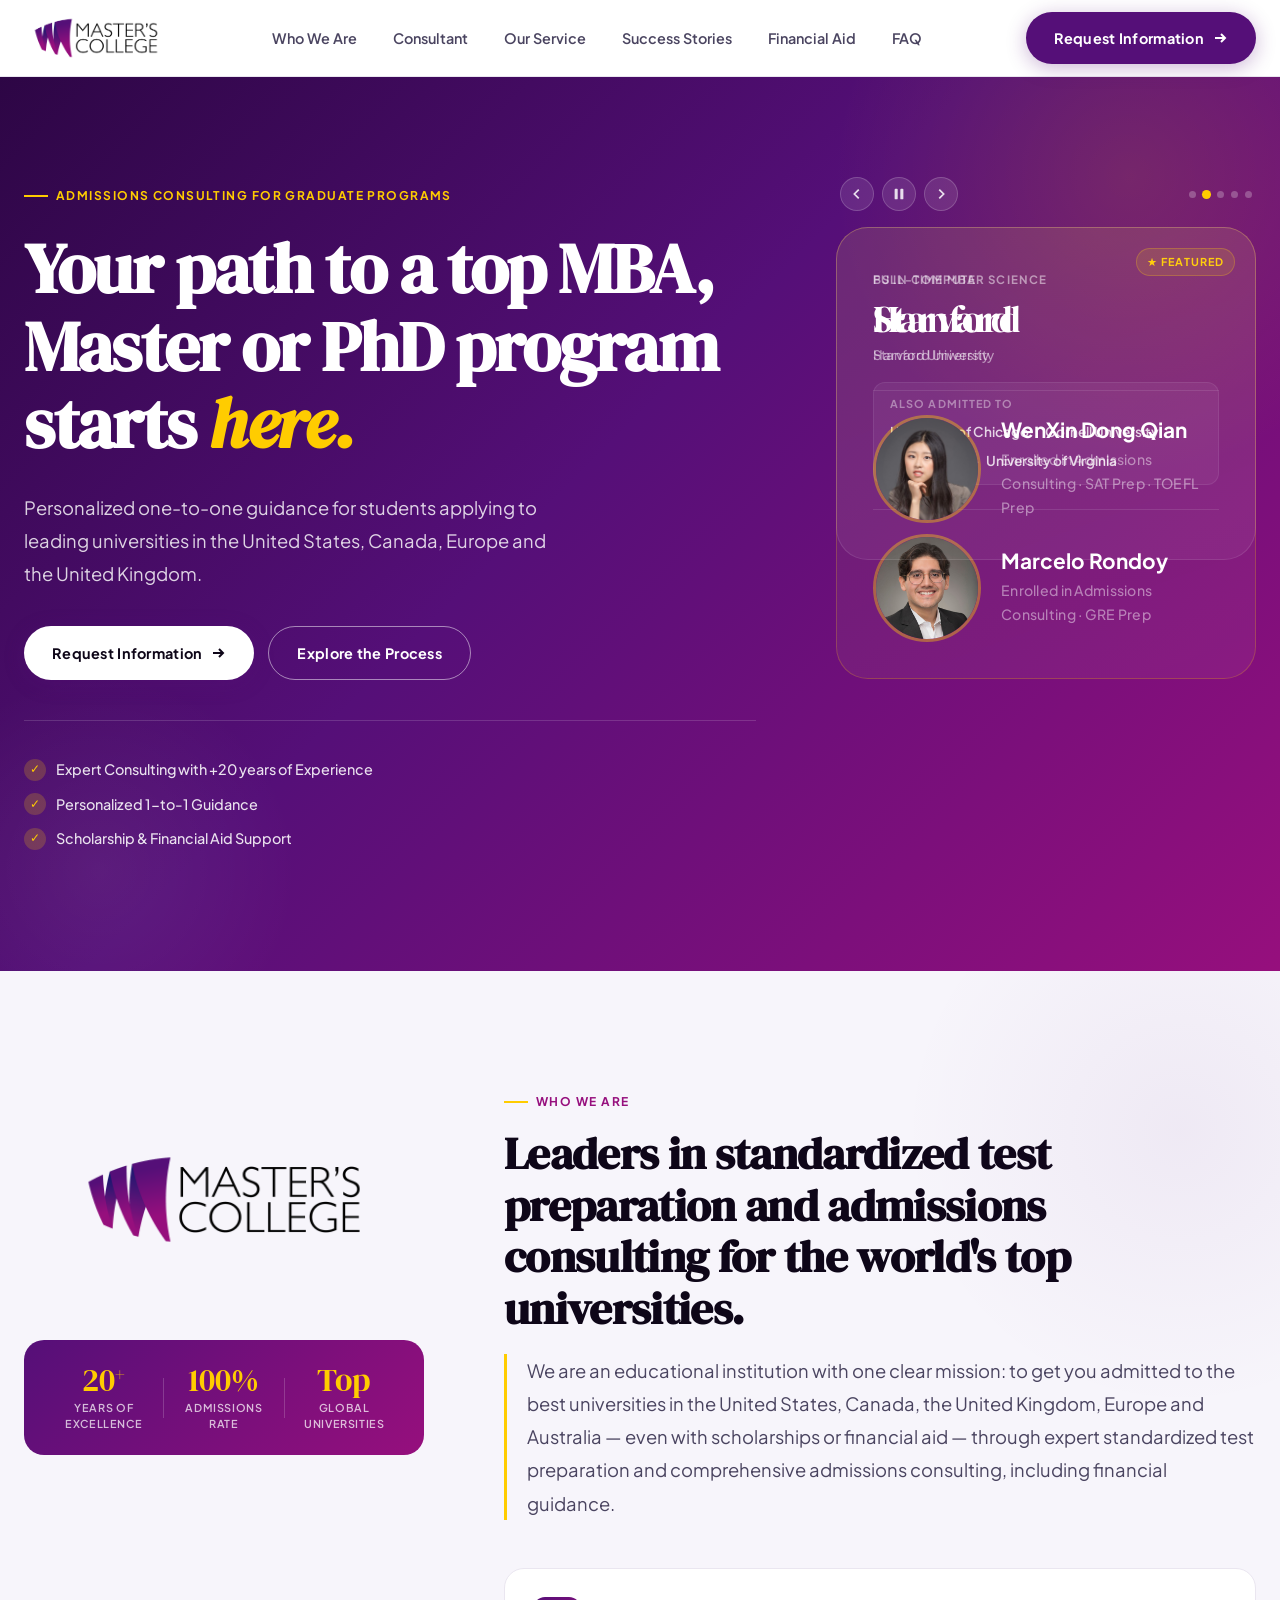
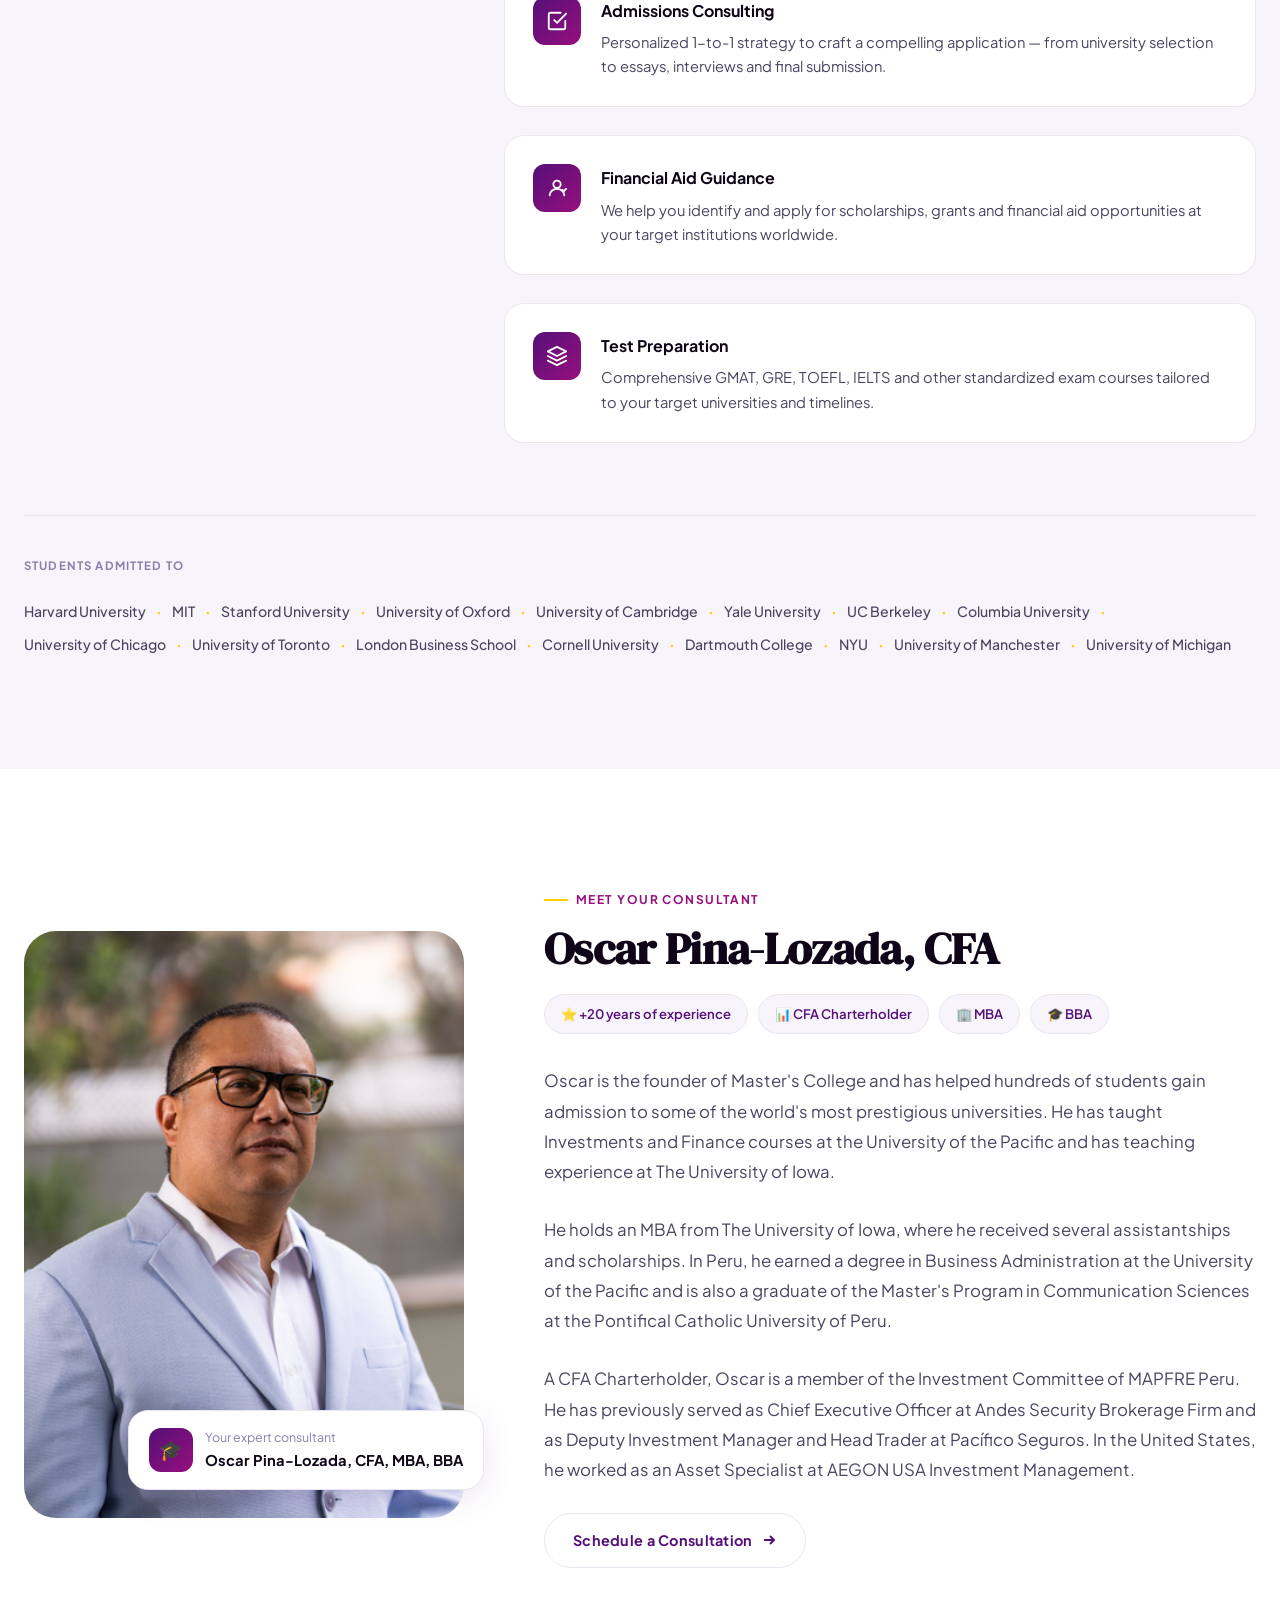
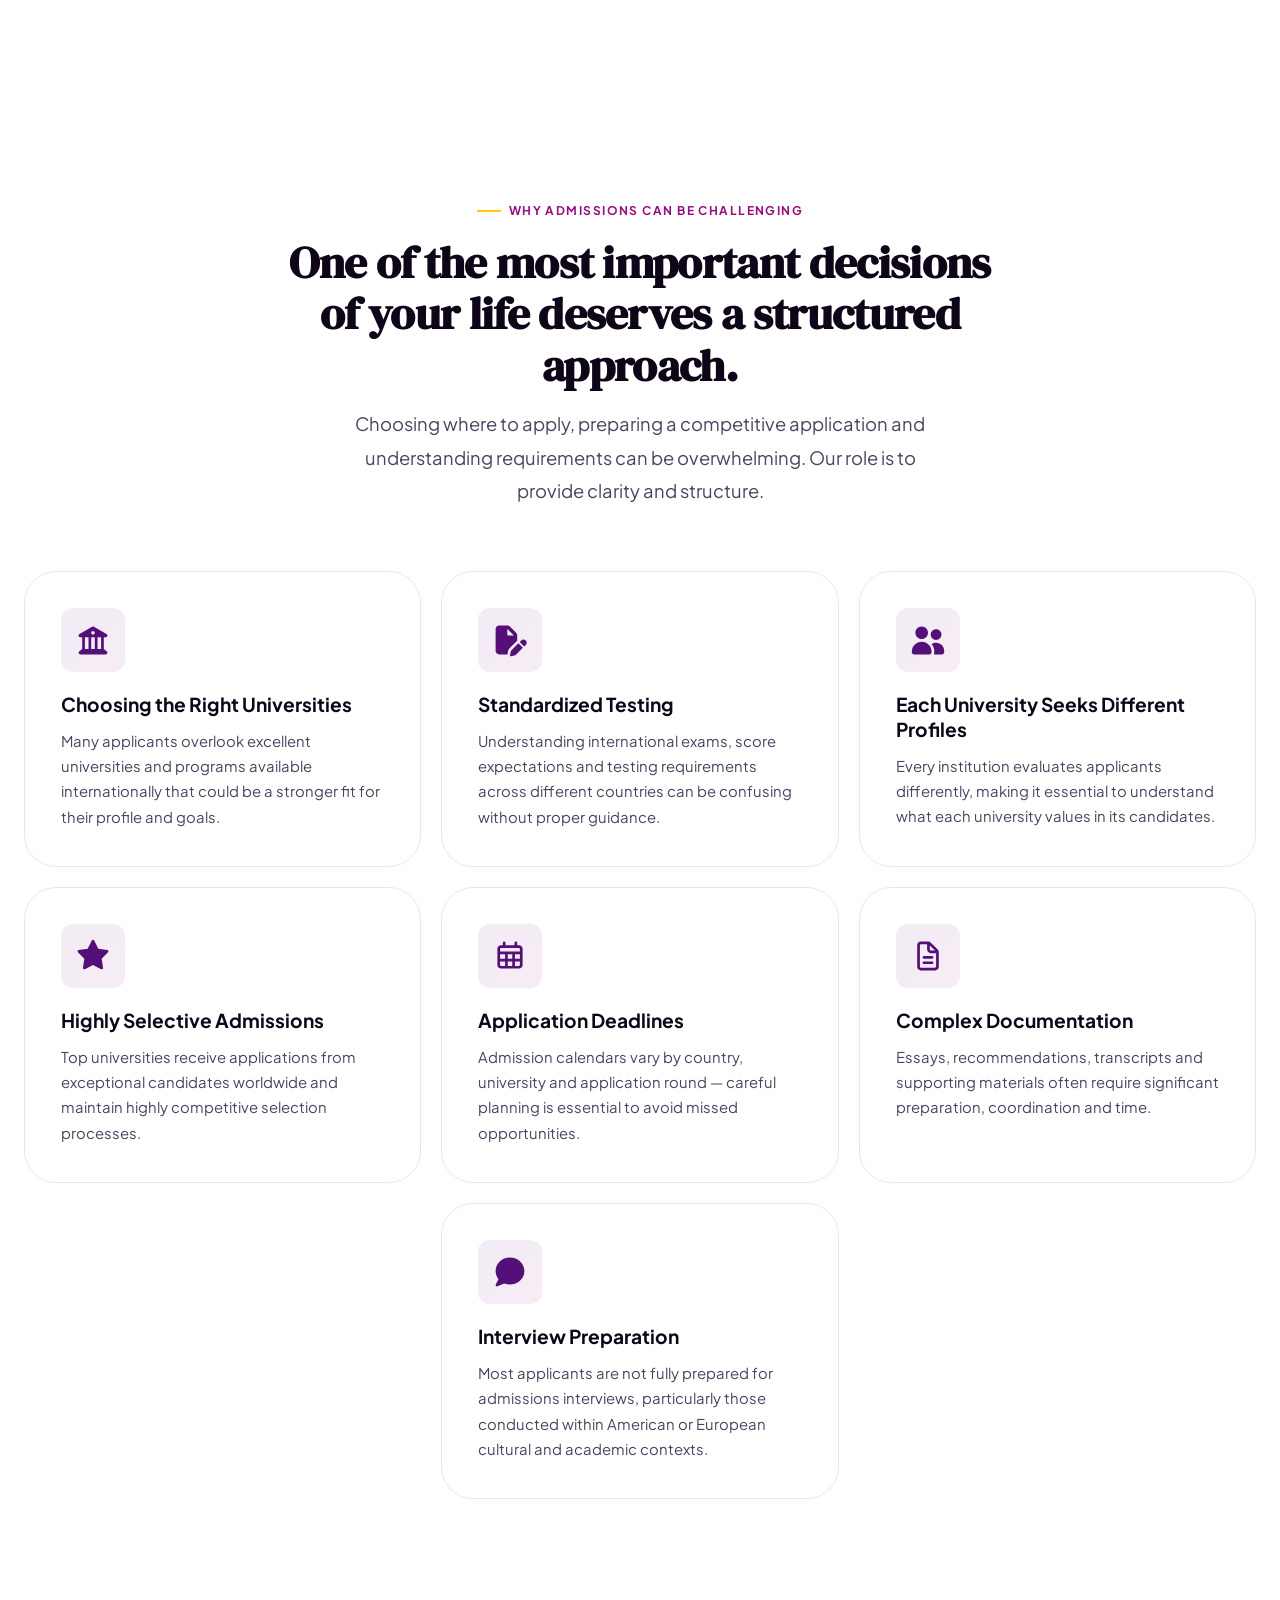
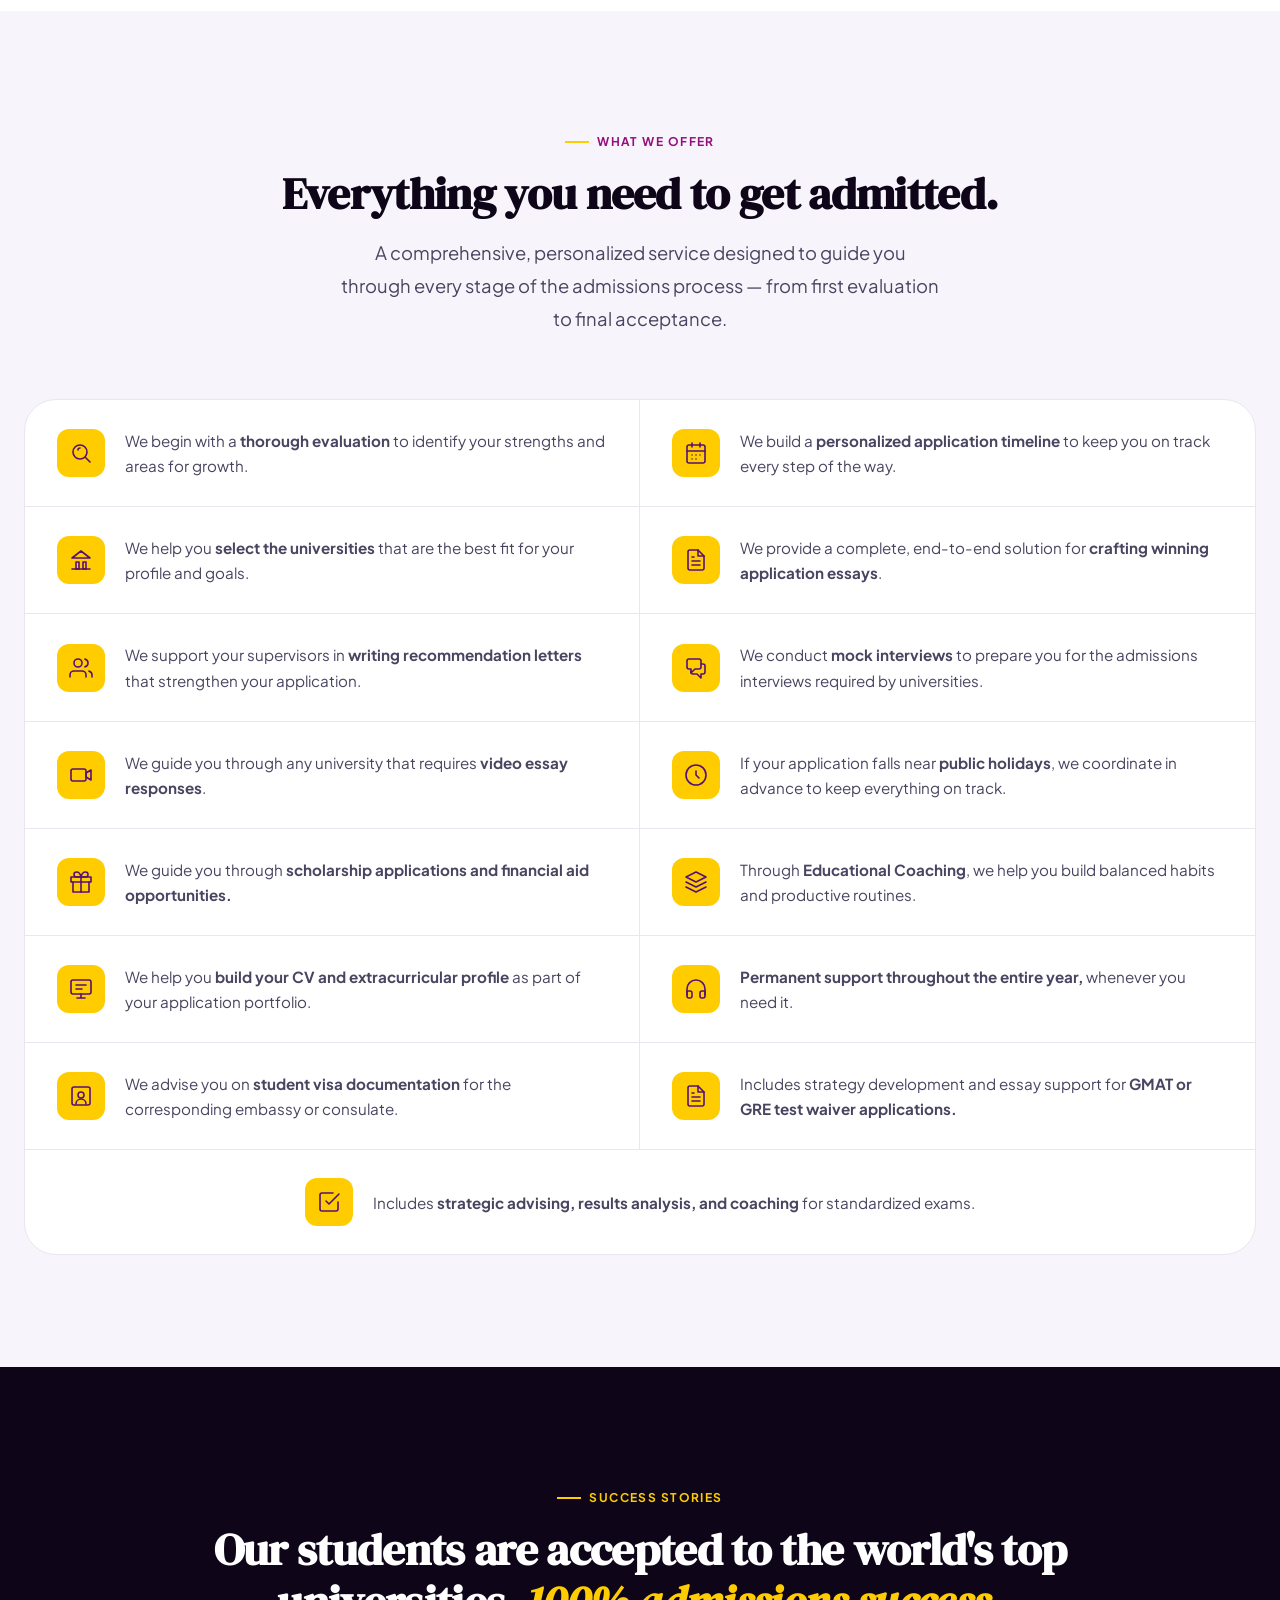
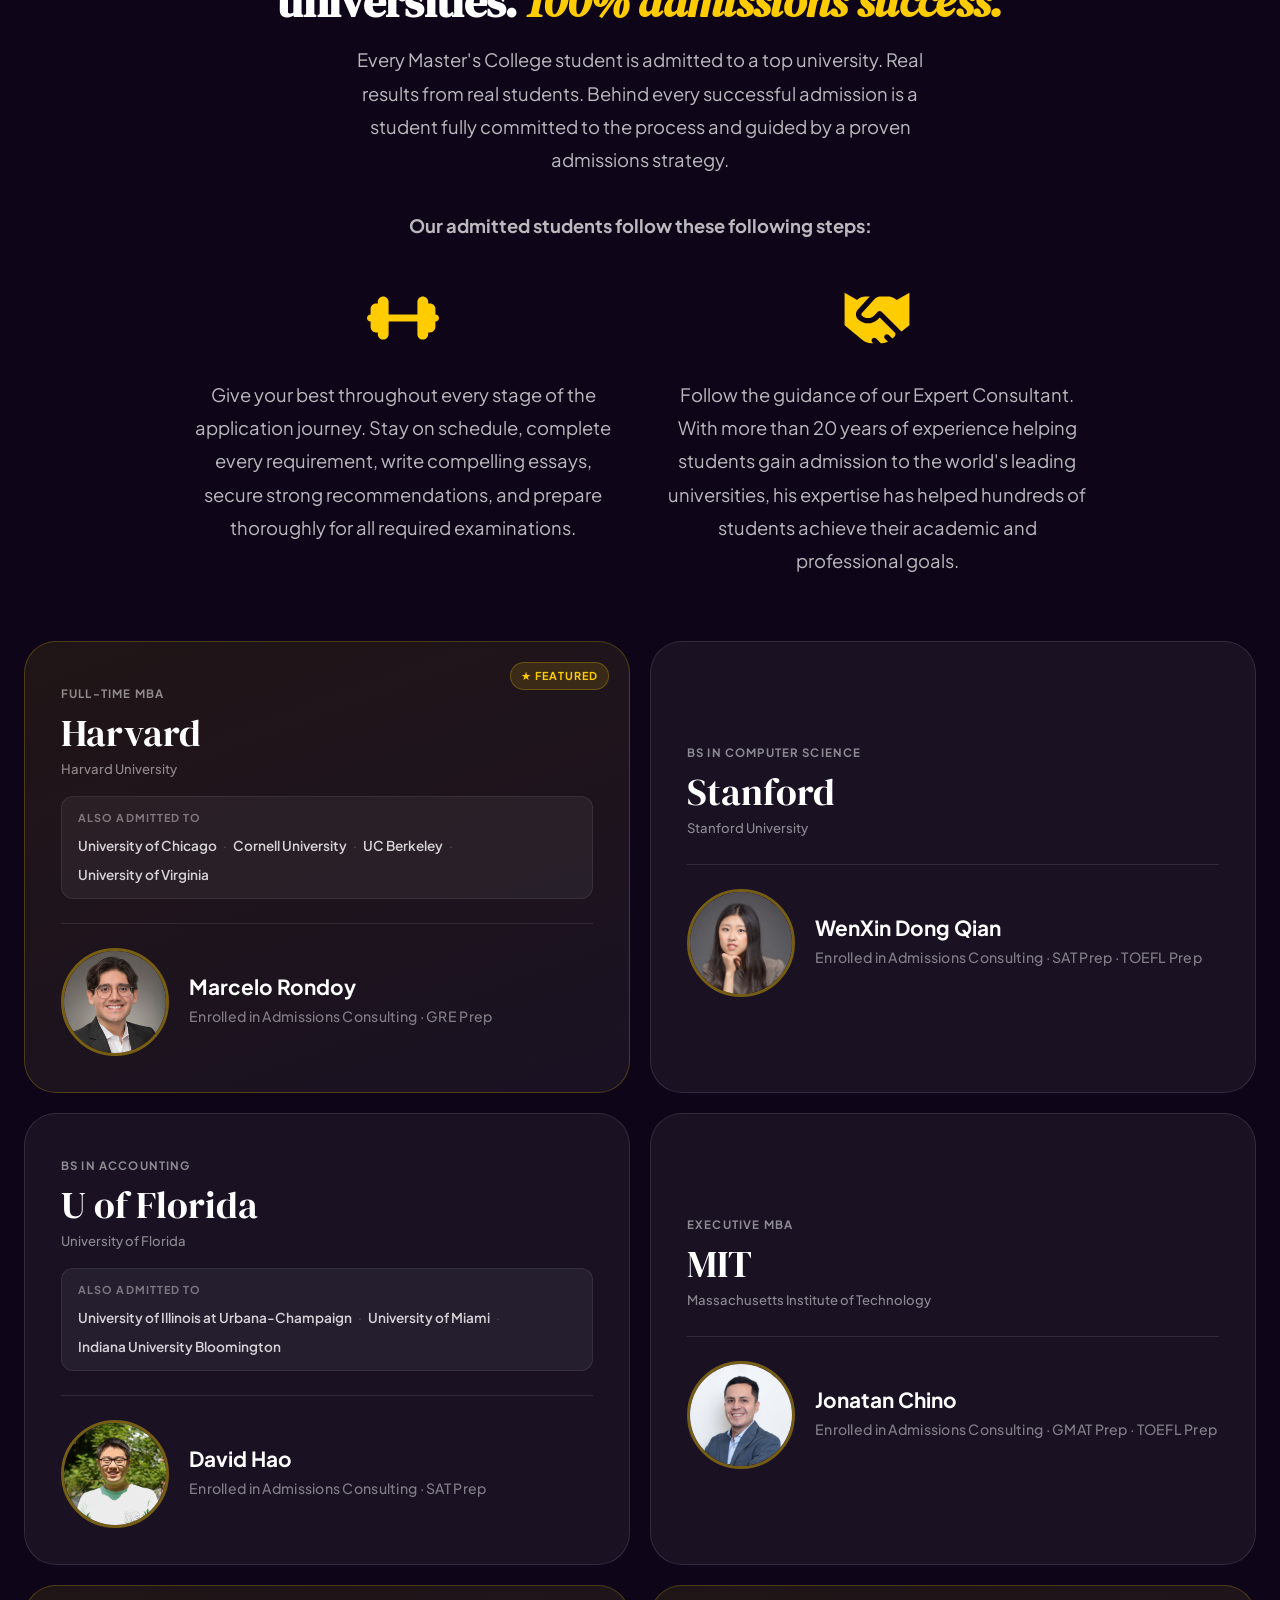
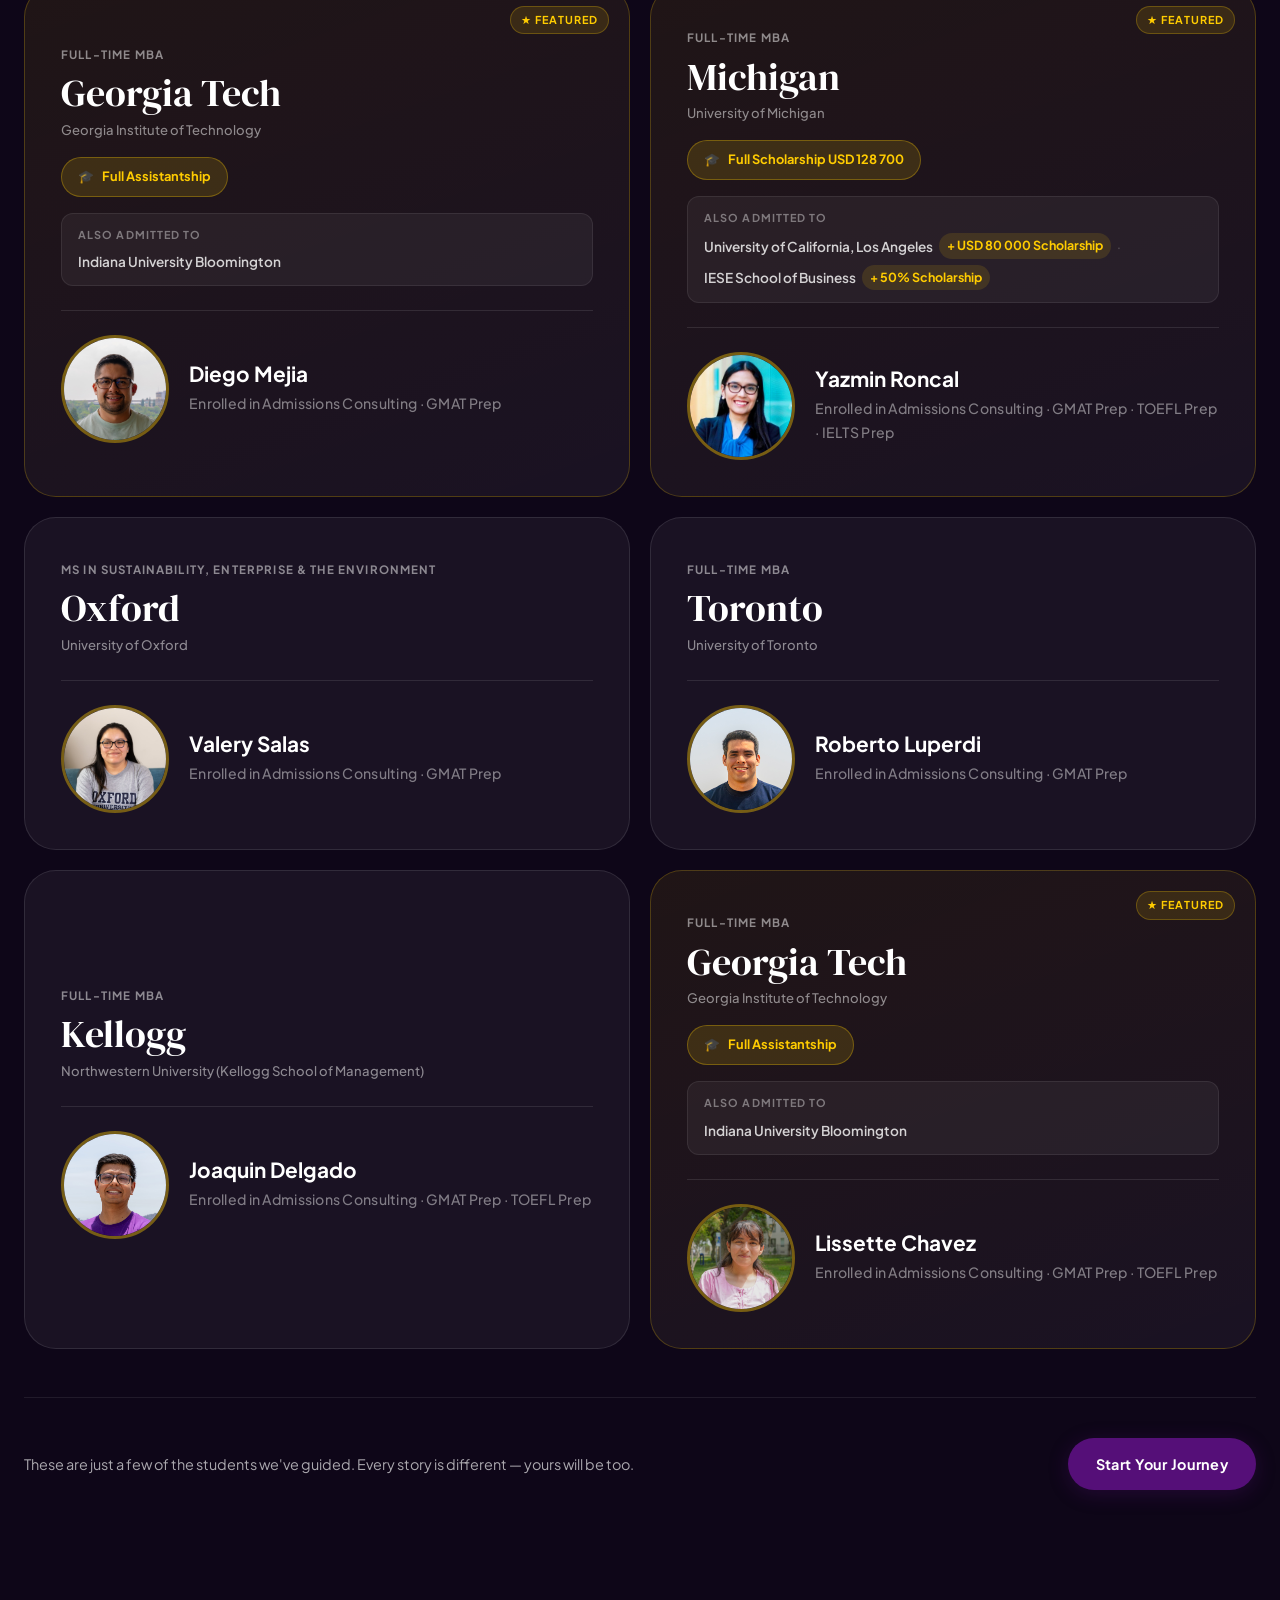
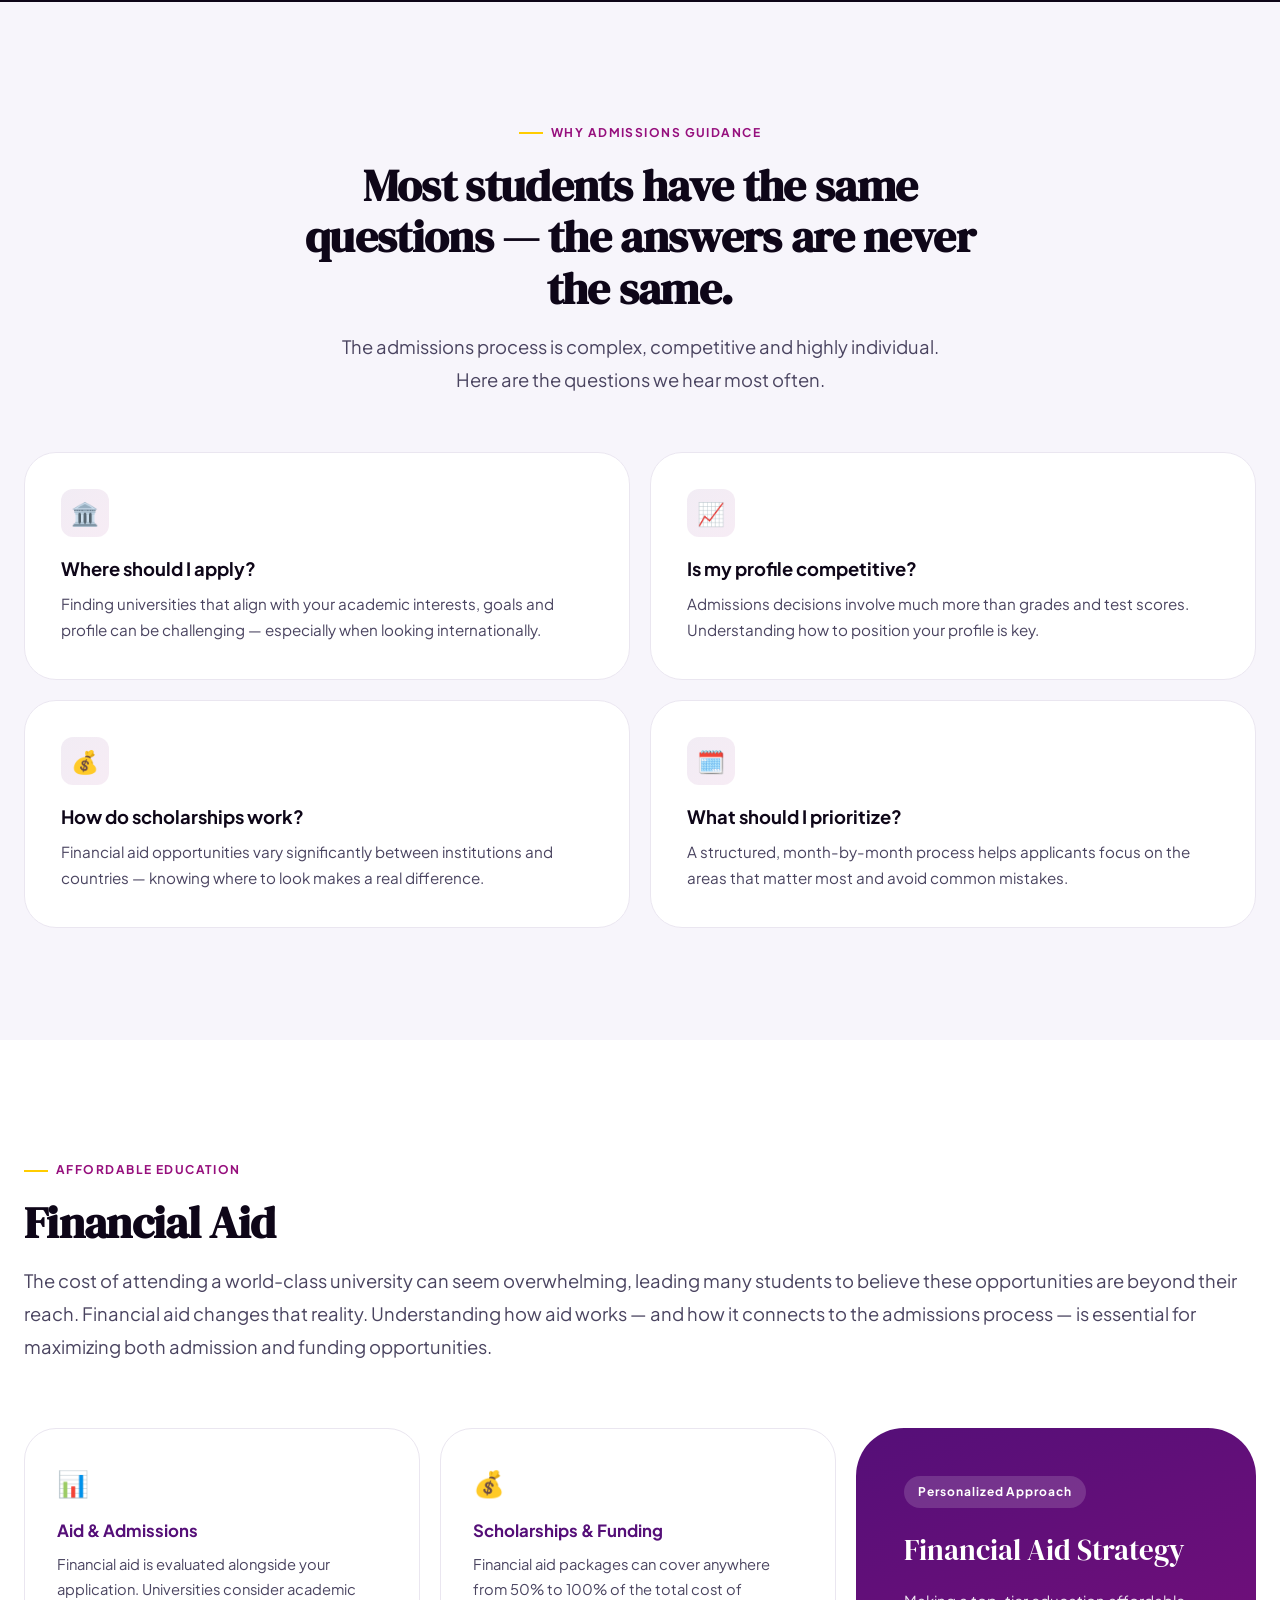
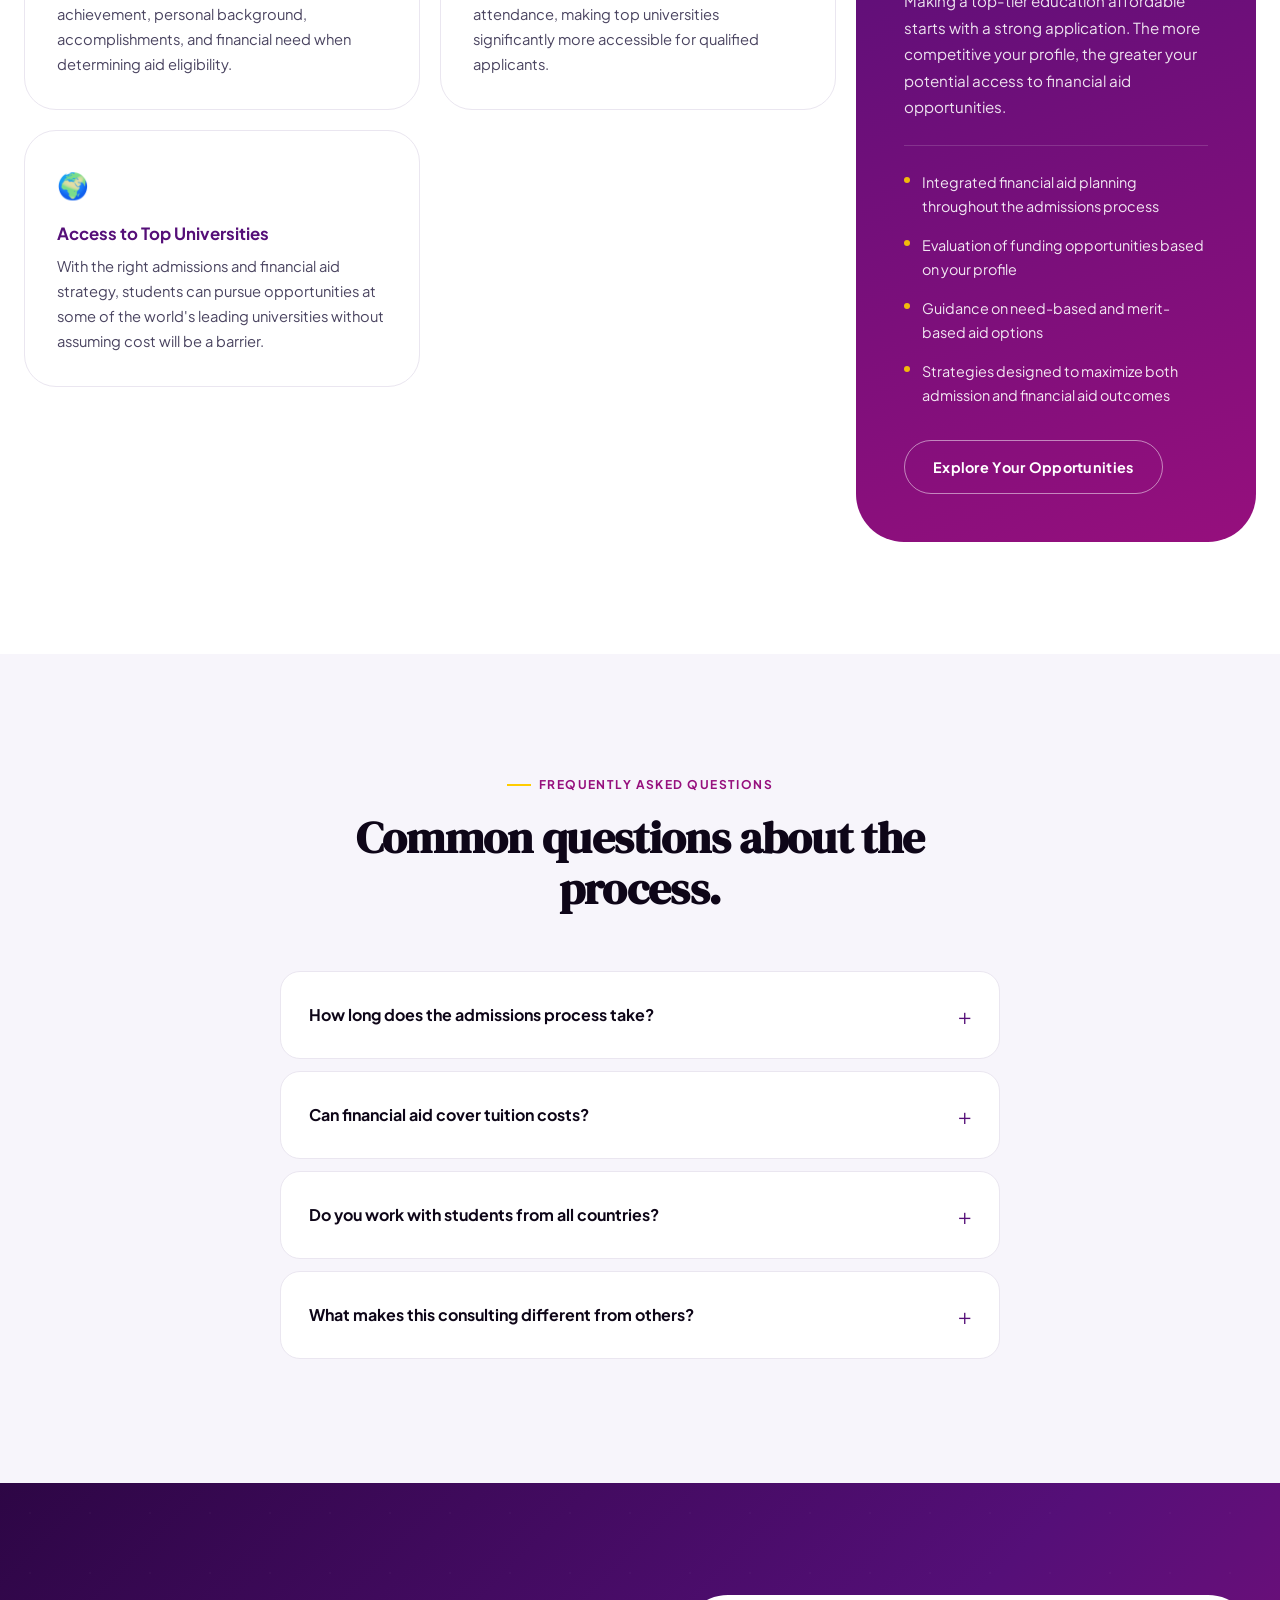
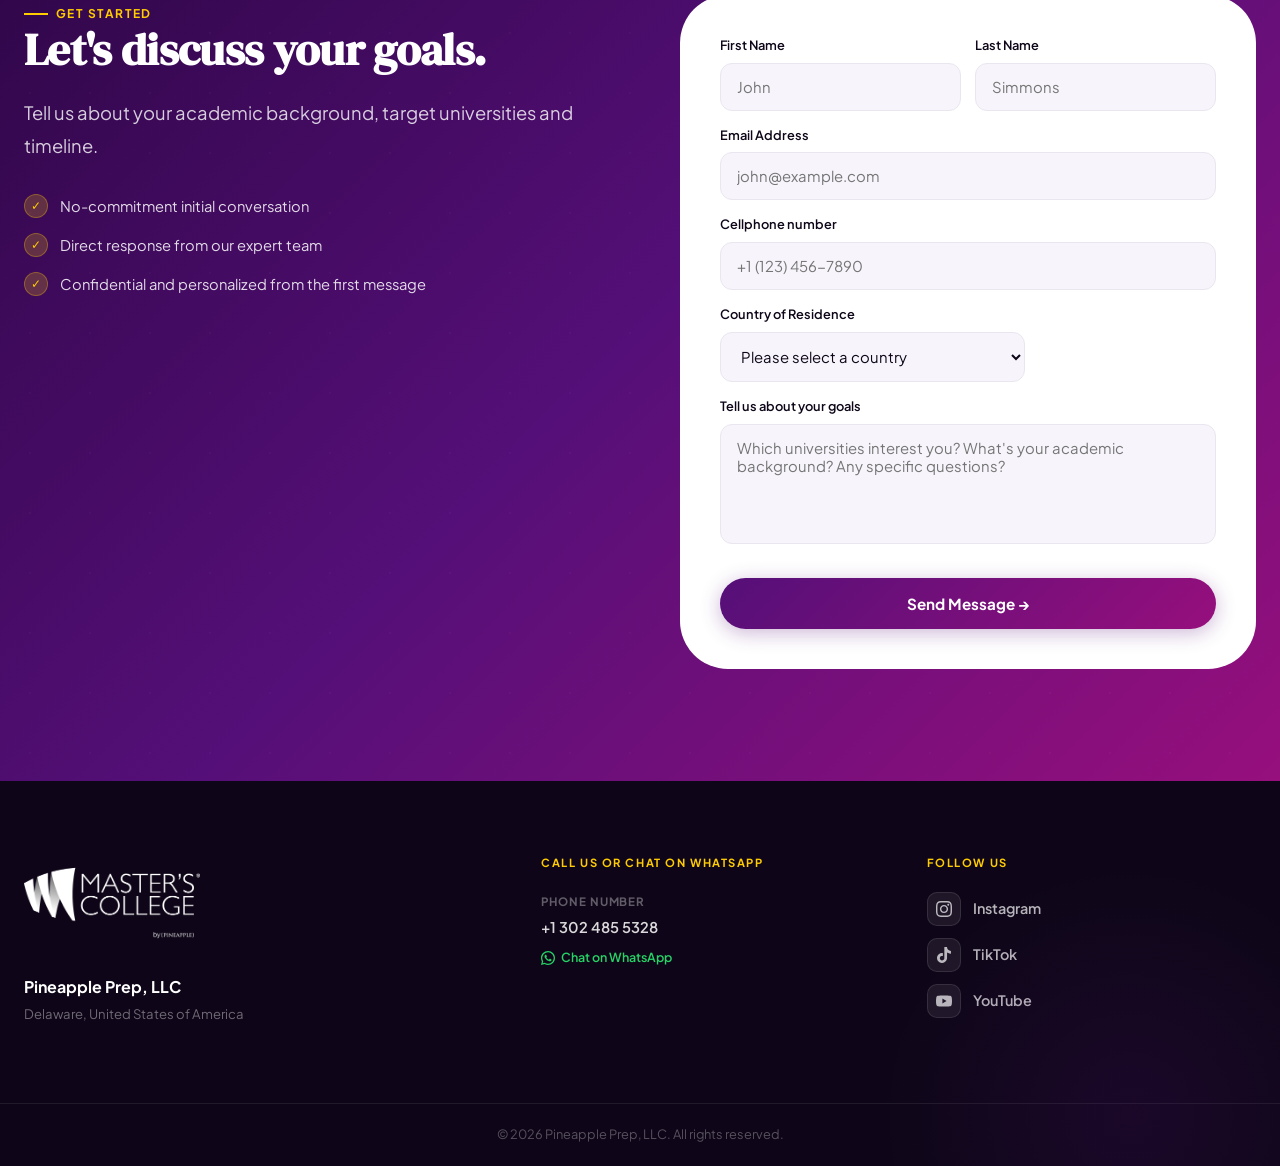
==== graduate.html @ a9aca7ad "solo numero usa, tt, yt, ig en footer" ====
<!DOCTYPE html>
<html lang="en">

<head>
  <meta charset="UTF-8">
  <meta name="viewport" content="width=device-width, initial-scale=1.0">
  <title>Admissions Consulting for Graduate Programs | Master's College</title>
  <meta name="description"
    content="Personalized undergraduate admissions consulting for students applying to leading universities in the United States, Canada, Europe and the United Kingdom.">
  <link rel="preconnect" href="https://fonts.googleapis.com">
  <link rel="preconnect" href="https://fonts.gstatic.com" crossorigin>
  <link
    href="https://fonts.googleapis.com/css2?family=Plus+Jakarta+Sans:ital,wght@0,300;0,400;0,500;0,600;0,700;0,800;1,400&family=DM+Serif+Display:ital@0;1&display=swap"
    rel="stylesheet">
  <link rel="stylesheet" href="styles.css">
  <style>
    /* ─── Hero Carousel ─────────────────────────────────── */
    .hero-carousel {
      position: relative;
      width: 100%;
      max-width: 420px;
    }

    /* Track clips to one card at a time */
    .hero-carousel-track {
      position: relative;
      width: 100%;
    }

    /* Every slide is stacked; only .is-active is visible */
    .hero-carousel-track .story-card {
      position: absolute;
      top: 0;
      left: 0;
      right: 0;
      opacity: 0;
      transform: translateY(12px);
      transition: opacity .45s cubic-bezier(.25, .46, .45, .94),
        transform .45s cubic-bezier(.25, .46, .45, .94);
      pointer-events: none;
    }

    /* The active card is the height reference too */
    .hero-carousel-track .story-card.is-active {
      position: relative;
      opacity: 1;
      transform: translateY(0);
      pointer-events: auto;
    }

    /* Controls row */
    .carousel-controls {
      display: flex;
      align-items: center;
      justify-content: space-between;
      margin-bottom: 16px;
      padding: 0 4px;
    }

    .carousel-arrows {
      display: flex;
      align-items: center;
      gap: 8px;
    }

    .carousel-btn {
      display: flex;
      align-items: center;
      justify-content: center;
      width: 34px;
      height: 34px;
      border-radius: 50%;
      background: rgba(255, 255, 255, .10);
      border: 1px solid rgba(255, 255, 255, .18);
      color: rgba(255, 255, 255, .85);
      cursor: pointer;
      transition: background .2s, border-color .2s, transform .15s;
      flex-shrink: 0;
    }

    .carousel-btn:hover {
      background: rgba(255, 255, 255, .18);
      border-color: rgba(255, 255, 255, .35);
      transform: scale(1.08);
    }

    .carousel-btn.is-paused {
      color: var(--accent);
      border-color: rgba(255, 204, 0, .35);
    }

    .carousel-btn svg {
      display: block;
    }

    /* Dots */
    .carousel-dots {
      display: flex;
      align-items: center;
      gap: 7px;
    }

    .carousel-dot {
      width: 7px;
      height: 7px;
      border-radius: 50%;
      background: rgba(255, 255, 255, .25);
      border: none;
      cursor: pointer;
      padding: 0;
      transition: background .25s, transform .25s;
    }

    .carousel-dot.is-active {
      background: var(--accent);
      transform: scale(1.3);
    }

    @media (max-width: 900px) {
      .hero-carousel {
        max-width: 100%;
      }

      /* override the old .hero-card { display:none } rule */
      .hero-carousel {
        display: block !important;
      }
    }
  </style>
</head>

<body>

  <!-- ═══ HEADER ═══════════════════════════════════════════ -->
  <header class="header">
    <div class="container">
      <a href="#" class="logo" aria-label="Master's College">
        <img src="img/logo.png" alt="Master's College">
      </a>
      <nav class="nav" aria-label="Main navigation">
        <a href="#who-we-are">Who We Are</a>
        <a href="#consultant">Consultant</a>
        <a href="#journey">Our Service</a>
        <a href="#success-stories">Success Stories</a>
        <a href="#financial-aid">Financial Aid</a>
        <a href="#faq">FAQ</a>
      </nav>
      <a href="#contact" class="btn btn-primary">
        Request Information
        <svg viewBox="0 0 16 16" fill="none" stroke="currentColor" stroke-width="2">
          <path d="M3 8h10M9 4l4 4-4 4" />
        </svg>
      </a>
    </div>
  </header>

  <main>

    <!-- ═══ HERO ═════════════════════════════════════════════ -->
    <section class="hero" aria-labelledby="hero-heading">
      <div class="container hero-grid">

        <div>
          <div class="hero-eyebrow">
            <p class="eyebrow">Admissions Consulting for Graduate Programs</p>
          </div>

          <h1 id="hero-heading">
            Your path to a top MBA, Master or PhD program starts <em>here.</em>
          </h1>

          <p class="lead">
            Personalized one-to-one guidance for students applying to leading universities in the United States, Canada,
            Europe and the United Kingdom.
          </p>

          <div class="hero-actions">
            <a href="#contact" class="btn btn-secondary">
              Request Information
              <svg viewBox="0 0 16 16" fill="none" stroke="currentColor" stroke-width="2">
                <path d="M3 8h10M9 4l4 4-4 4" />
              </svg>
            </a>
            <a href="#journey" class="btn btn-outline">Explore the Process</a>
          </div>

          <div class="hero-trust">
            <div class="trust-item">
              <span class="trust-item-icon">✓</span>
              Expert Consulting with +20 years of Experience
            </div>
            <div class="trust-item">
              <span class="trust-item-icon">✓</span>
              Personalized 1-to-1 Guidance
            </div>
            <div class="trust-item">
              <span class="trust-item-icon">✓</span>
              Scholarship &amp; Financial Aid Support
            </div>
          </div>
        </div>

        <!-- ── Hero Story Carousel ── -->
        <div class="hero-carousel" aria-label="Student success stories">

          <!-- Controls -->
          <div class="carousel-controls">
            <div class="carousel-arrows">
              <button class="carousel-btn" id="carousel-prev" aria-label="Previous story" tabindex="0">
                <svg viewBox="0 0 16 16" fill="none" stroke="currentColor" stroke-width="2" width="14" height="14">
                  <path d="M10 3L5 8l5 5" />
                </svg>
              </button>
              <button class="carousel-btn" id="carousel-pause" aria-label="Pause carousel" tabindex="0">
                <!-- icon injected by JS -->
              </button>
              <button class="carousel-btn" id="carousel-next" aria-label="Next story" tabindex="0">
                <svg viewBox="0 0 16 16" fill="none" stroke="currentColor" stroke-width="2" width="14" height="14">
                  <path d="M6 3l5 5-5 5" />
                </svg>
              </button>
            </div>
            <div class="carousel-dots" role="tablist" aria-label="Go to slide">
              <button class="carousel-dot" role="tab" aria-label="Slide 1"></button>
              <button class="carousel-dot" role="tab" aria-label="Slide 2"></button>
              <button class="carousel-dot" role="tab" aria-label="Slide 3"></button>
              <button class="carousel-dot" role="tab" aria-label="Slide 4"></button>
              <button class="carousel-dot" role="tab" aria-label="Slide 5"></button>
            </div>
          </div>

          <div class="hero-carousel-track" id="hero-carousel-track">

            <!-- Slide 1 — Marcelo Rondoy -->
            <article class="story-card story-card--featured">
              <div class="story-university">
                <span class="story-program">Full-Time MBA</span>
                <div class="story-uni-name">Harvard</div>
                <div class="story-uni-sub">Harvard University</div>
              </div>
              <div class="story-also">
                <span class="story-also-label">Also admitted to</span>
                <div class="story-also-list">
                  <span class="story-also-item">University of Chicago</span>
                  <span class="story-also-sep">·</span>
                  <span class="story-also-item">Cornell University</span>
                  <span class="story-also-sep">·</span>
                  <span class="story-also-item">UC Berkeley</span>
                  <span class="story-also-sep">·</span>
                  <span class="story-also-item">University of Virginia</span>
                </div>
              </div>
              <div class="story-divider"></div>
              <div class="story-student">
                <img src="img/marcelo.jpg" alt="Marcelo Rondoy" class="story-photo">
                <div class="story-info">
                  <div class="story-name">Marcelo Rondoy</div>
                  <div class="story-services">Enrolled in Admissions Consulting · GRE Prep</div>
                </div>
              </div>
            </article>

            <!-- Slide 2 — WenXin Dong Qian -->
            <article class="story-card">
              <div class="story-university">
                <span class="story-program">BS in Computer Science</span>
                <div class="story-uni-name">Stanford</div>
                <div class="story-uni-sub">Stanford University</div>
              </div>
              <div class="story-bottom">
                <div class="story-divider"></div>
                <div class="story-student">
                  <img src="img/wenxin.jpg" alt="WenXin Dong Qian" class="story-photo">
                  <div class="story-info">
                    <div class="story-name">WenXin Dong Qian</div>
                    <div class="story-services">Enrolled in Admissions Consulting · SAT Prep · TOEFL Prep</div>
                  </div>
                </div>
              </div>
            </article>

            <!-- Slide 3 — David Hao -->
            <article class="story-card">
              <div class="story-university">
                <span class="story-program">BS in Accounting</span>
                <div class="story-uni-name">U of Florida</div>
                <div class="story-uni-sub">University of Florida</div>
              </div>
              <div class="story-also">
                <span class="story-also-label">Also admitted to</span>
                <div class="story-also-list">
                  <span class="story-also-item">University of Illinois at Urbana-Champaign</span>
                  <span class="story-also-sep">·</span>
                  <span class="story-also-item">University of Miami</span>
                  <span class="story-also-sep">·</span>
                  <span class="story-also-item">Indiana University Bloomington</span>
                </div>
              </div>
              <div class="story-bottom">
                <div class="story-divider"></div>
                <div class="story-student">
                  <img src="img/david.jpg" alt="David Hao" class="story-photo">
                  <div class="story-info">
                    <div class="story-name">David Hao</div>
                    <div class="story-services">Enrolled in Admissions Consulting · SAT Prep</div>
                  </div>
                </div>
              </div>
            </article>

            <!-- Slide 4 — Valery Salas -->
            <article class="story-card">
              <div class="story-university">
                <span class="story-program">Master of Science in Sustainability Enterprise and Environment</span>
                <div class="story-uni-name">Oxford</div>
                <div class="story-uni-sub">University of Oxford</div>
              </div>
              <div class="story-divider"></div>
              <div class="story-student">
                <img src="img/valery.jpg" alt="Valery Salas" class="story-photo">
                <div class="story-info">
                  <div class="story-name">Valery Salas</div>
                  <div class="story-services">Enrolled in Admissions Consulting · GMAT Prep · IELTS Prep</div>
                </div>
              </div>
            </article>

            <!-- Slide 5 — Diego Mejia -->
            <article class="story-card story-card--featured">
              <div class="story-university">
                <span class="story-program">Full-Time MBA</span>
                <div class="story-uni-name">Georgia Tech</div>
                <div class="story-uni-sub">Georgia Institute of Technology</div>
                <div class="story-scholarship">
                  <span>🎓</span>
                  Full Assistantship
                </div>
              </div>
              <div class="story-divider"></div>
              <div class="story-student">
                <img src="img/diego.jpg" alt="Diego Mejia" class="story-photo">
                <div class="story-info">
                  <div class="story-name">Diego Mejia</div>
                  <div class="story-services">Enrolled in Admissions Consulting · GMAT Prep</div>
                </div>
              </div>
            </article>

          </div><!-- /track -->



        </div><!-- /hero-carousel -->

      </div>
    </section>

    <!-- ═══ WHO WE ARE ══════════════════════════════════════ -->
    <section id="who-we-are" class="section section--light who-we-are-section">
      <div class="container">

        <div class="wwa-grid">

          <!-- Left: Logo + Identity block -->
          <div class="wwa-identity">
            <div class="wwa-logo-wrap">
              <img src="img/logo.png" alt="Master's College" class="wwa-logo">
            </div>
            <div class="wwa-badge-strip">
              <div class="wwa-badge">
                <span class="wwa-badge-number">20<span class="wwa-badge-plus">+</span></span>
                <span class="wwa-badge-label">Years of<br>Excellence</span>
              </div>
              <div class="wwa-badge-divider"></div>
              <div class="wwa-badge">
                <span class="wwa-badge-number">100%</span>
                <span class="wwa-badge-label">Admissions<br>Rate</span>
              </div>
              <div class="wwa-badge-divider"></div>
              <div class="wwa-badge">
                <span class="wwa-badge-number">Top</span>
                <span class="wwa-badge-label">Global<br>Universities</span>
              </div>
            </div>
          </div>

          <!-- Right: Content -->
          <div class="wwa-content">
            <p class="eyebrow">Who We Are</p>
            <h2>Leaders in standardized test preparation and admissions consulting for the world's top universities.
            </h2>
            <p class="lead">
              We are an educational institution with one clear mission: to get you admitted to the best universities in
              the
              United States, Canada, the United Kingdom, Europe and Australia — even with scholarships or financial aid
              —
              through expert standardized test preparation and comprehensive admissions consulting, including financial
              guidance.
            </p>

            <div class="wwa-pillars">
              <div class="wwa-pillar">
                <div class="wwa-pillar-icon">
                  <svg viewBox="0 0 24 24" fill="none" xmlns="http://www.w3.org/2000/svg">
                    <path d="M9 11l3 3L22 4" stroke="currentColor" stroke-width="2" stroke-linecap="round"
                      stroke-linejoin="round" />
                    <path d="M21 12v7a2 2 0 01-2 2H5a2 2 0 01-2-2V5a2 2 0 012-2h11" stroke="currentColor"
                      stroke-width="2" stroke-linecap="round" stroke-linejoin="round" />
                  </svg>
                </div>
                <div>
                  <h4>Admissions Consulting</h4>
                  <p>Personalized 1-to-1 strategy to craft a compelling application — from university selection to
                    essays, interviews and final submission.</p>
                </div>
              </div>
              <div class="wwa-pillar">
                <div class="wwa-pillar-icon">
                  <svg viewBox="0 0 24 24" fill="none" xmlns="http://www.w3.org/2000/svg">
                    <circle cx="12" cy="8" r="4" stroke="currentColor" stroke-width="2" />
                    <path d="M4 20c0-4 3.6-7 8-7s8 3 8 7" stroke="currentColor" stroke-width="2"
                      stroke-linecap="round" />
                    <path d="M18 14l1.5 1.5L22 13" stroke="currentColor" stroke-width="2" stroke-linecap="round"
                      stroke-linejoin="round" />
                  </svg>
                </div>
                <div>
                  <h4>Financial Aid Guidance</h4>
                  <p>We help you identify and apply for scholarships, grants and financial aid opportunities at your
                    target institutions worldwide.</p>
                </div>
              </div>
              <div class="wwa-pillar">
                <div class="wwa-pillar-icon">
                  <svg viewBox="0 0 24 24" fill="none" xmlns="http://www.w3.org/2000/svg">
                    <path d="M12 2L2 7l10 5 10-5-10-5zM2 17l10 5 10-5M2 12l10 5 10-5" stroke="currentColor"
                      stroke-width="2" stroke-linecap="round" stroke-linejoin="round" />
                  </svg>
                </div>
                <div>
                  <h4>Test Preparation</h4>
                  <p>Comprehensive GMAT, GRE, TOEFL, IELTS and other standardized exam courses tailored to your target
                    universities and timelines.</p>
                </div>
              </div>
            </div>
          </div>

        </div>

        <!-- University logos ticker -->
        <div class="wwa-unis">
          <p class="wwa-unis-label">Students admitted to</p>
          <div class="wwa-unis-list">
            <span>Harvard University</span>
            <span class="wwa-dot">·</span>
            <span>MIT</span>
            <span class="wwa-dot">·</span>
            <span>Stanford University</span>
            <span class="wwa-dot">·</span>
            <span>University of Oxford</span>
            <span class="wwa-dot">·</span>
            <span>University of Cambridge</span>
            <span class="wwa-dot">·</span>
            <span>Yale University</span>
            <span class="wwa-dot">·</span>
            <span>UC Berkeley</span>
            <span class="wwa-dot">·</span>
            <span>Columbia University</span>
            <span class="wwa-dot">·</span>
            <span>University of Chicago</span>
            <span class="wwa-dot">·</span>
            <span>University of Toronto</span>
            <span class="wwa-dot">·</span>
            <span>London Business School</span>
            <span class="wwa-dot">·</span>
            <span>Cornell University</span>
            <span class="wwa-dot">·</span>
            <span>Dartmouth College</span>
            <span class="wwa-dot">·</span>
            <span>NYU</span>
            <span class="wwa-dot">·</span>
            <span>University of Manchester</span>
            <span class="wwa-dot">·</span>
            <span>University of Michigan</span>
          </div>
        </div>

      </div>
    </section>

    <!-- ═══ CONSULTANT ═══════════════════════════════════════ -->
    <section id="consultant" class="section">
      <div class="container">
        <div class="consultant-grid">

          <div class="consultant-image-wrap">
            <img src="img/oscar.png" alt="Oscar Pina-Lozada, CFA — Admissions Consultant">
            <div class="consultant-badge">
              <div class="badge-icon">🎓</div>
              <div>
                <div class="badge-label">Your expert consultant</div>
                <div class="badge-value">Oscar Pina-Lozada, CFA, MBA, BBA</div>
              </div>
            </div>
          </div>

          <div class="consultant-content">
            <p class="eyebrow">Meet Your Consultant</p>
            <h2>Oscar Pina-Lozada, CFA</h2>

            <div class="credential-tags">
              <span class="credential-tag">⭐ +20 years of experience</span>
              <span class="credential-tag">📊 CFA Charterholder</span>
              <span class="credential-tag">🏢 MBA</span>
              <span class="credential-tag">🎓 BBA</span>
            </div>

            <p class="consultant-bio">
              Oscar is the founder of Master's College and has helped hundreds of students gain admission to some of the
              world's most prestigious universities. He has taught Investments and Finance courses at the University of
              the Pacific and has teaching experience at The University of Iowa.
            </p>
            <p class="consultant-bio">
              He holds an MBA from The University of Iowa, where he received several assistantships and scholarships. In
              Peru, he earned a degree in Business Administration at the University of the Pacific and is also a
              graduate of the Master's Program in Communication Sciences at the Pontifical Catholic University of Peru.
            </p>
            <p class="consultant-bio">
              A CFA Charterholder, Oscar is a member of the Investment Committee of MAPFRE Peru. He has previously
              served as Chief Executive Officer at Andes Security Brokerage Firm and as Deputy Investment Manager and
              Head Trader at Pacífico Seguros. In the United States, he worked as an Asset Specialist at AEGON USA
              Investment Management.
            </p>

            <a href="#contact" class="btn btn-ghost">
              Schedule a Consultation
              <svg viewBox="0 0 16 16" fill="none" stroke="currentColor" stroke-width="2">
                <path d="M3 8h10M9 4l4 4-4 4" />
              </svg>
            </a>
          </div>

        </div>
      </div>
    </section>

    <!-- ═══ CHALLENGES ════════════════════════════════════════ -->
    <section class="section challenges-section">
      <div class="container">
        <div class="section-header center">
          <p class="eyebrow">Why Admissions Can Be Challenging</p>
          <h2>One of the most important decisions of your life deserves a structured approach.</h2>
          <p class="lead">Choosing where to apply, preparing a competitive application and understanding requirements
            can be overwhelming. Our role is to provide clarity and structure.</p>
        </div>

        <div class="challenge-grid">

          <!-- 01 · Choosing the Right Universities -->
          <article class="challenge-card fade-up">
            <div class="challenge-icon">
              <svg xmlns="http://www.w3.org/2000/svg" viewBox="0 0 640 640" fill="currentColor">
                <path
                  d="M335.9 84.2C326.1 78.6 314 78.6 304.1 84.2L80.1 212.2C67.5 219.4 61.3 234.2 65 248.2C68.7 262.2 81.5 272 96 272L128 272L128 480L128 480L76.8 518.4C68.7 524.4 64 533.9 64 544C64 561.7 78.3 576 96 576L544 576C561.7 576 576 561.7 576 544C576 533.9 571.3 524.4 563.2 518.4L512 480L512 272L544 272C558.5 272 571.2 262.2 574.9 248.2C578.6 234.2 572.4 219.4 559.8 212.2L335.8 84.2zM464 272L464 480L400 480L400 272L464 272zM352 272L352 480L288 480L288 272L352 272zM240 272L240 480L176 480L176 272L240 272zM320 160C337.7 160 352 174.3 352 192C352 209.7 337.7 224 320 224C302.3 224 288 209.7 288 192C288 174.3 302.3 160 320 160z" />
              </svg>
            </div>
            <h3>Choosing the Right Universities</h3>
            <p>Many applicants overlook excellent universities and programs available internationally that could be a
              stronger fit for their profile and goals.</p>
          </article>

          <!-- 02 · Standardized Testing -->
          <article class="challenge-card fade-up">
            <div class="challenge-icon">
              <svg xmlns="http://www.w3.org/2000/svg" viewBox="0 0 640 640" fill="currentColor">
                <path
                  d="M128.1 64C92.8 64 64.1 92.7 64.1 128L64.1 512C64.1 547.3 92.8 576 128.1 576L274.3 576L285.2 521.5C289.5 499.8 300.2 479.9 315.8 464.3L448 332.1L448 234.6C448 217.6 441.3 201.3 429.3 189.3L322.8 82.7C310.8 70.7 294.5 64 277.6 64L128.1 64zM389.6 240L296.1 240C282.8 240 272.1 229.3 272.1 216L272.1 122.5L389.6 240zM332.3 530.9L320.4 590.5C320.2 591.4 320.1 592.4 320.1 593.4C320.1 601.4 326.6 608 334.7 608C335.7 608 336.6 607.9 337.6 607.7L397.2 595.8C409.6 593.3 421 587.2 429.9 578.3L548.8 459.4L468.8 379.4L349.9 498.3C341 507.2 334.9 518.6 332.4 531zM600.1 407.9C622.2 385.8 622.2 350 600.1 327.9C578 305.8 542.2 305.8 520.1 327.9L491.3 356.7L571.3 436.7L600.1 407.9z" />
              </svg>
            </div>
            <h3>Standardized Testing</h3>
            <p>Understanding international exams, score expectations and testing requirements across different countries
              can be confusing without proper guidance.</p>
          </article>

          <!-- 03 · Each University Seeks Different Profiles -->
          <article class="challenge-card fade-up">
            <div class="challenge-icon">
              <svg xmlns="http://www.w3.org/2000/svg" viewBox="0 0 640 640" fill="currentColor">
                <path
                  d="M96 192C96 130.1 146.1 80 208 80C269.9 80 320 130.1 320 192C320 253.9 269.9 304 208 304C146.1 304 96 253.9 96 192zM32 528C32 430.8 110.8 352 208 352C305.2 352 384 430.8 384 528L384 534C384 557.2 365.2 576 342 576L74 576C50.8 576 32 557.2 32 534L32 528zM464 128C517 128 560 171 560 224C560 277 517 320 464 320C411 320 368 277 368 224C368 171 411 128 464 128zM464 368C543.5 368 608 432.5 608 512L608 534.4C608 557.4 589.4 576 566.4 576L421.6 576C428.2 563.5 432 549.2 432 534L432 528C432 476.5 414.6 429.1 385.5 391.3C408.1 376.6 435.1 368 464 368z" />
              </svg>
            </div>
            <h3>Each University Seeks Different Profiles</h3>
            <p>Every institution evaluates applicants differently, making it essential to understand what each
              university values in its candidates.</p>
          </article>

          <!-- 04 · Highly Selective Admissions -->
          <article class="challenge-card fade-up">
            <div class="challenge-icon">
              <svg xmlns="http://www.w3.org/2000/svg" viewBox="0 0 640 640" fill="currentColor">
                <path
                  d="M341.5 45.1C337.4 37.1 329.1 32 320.1 32C311.1 32 302.8 37.1 298.7 45.1L225.1 189.3L65.2 214.7C56.3 216.1 48.9 222.4 46.1 231C43.3 239.6 45.6 249 51.9 255.4L166.3 369.9L141.1 529.8C139.7 538.7 143.4 547.7 150.7 553C158 558.3 167.6 559.1 175.7 555L320.1 481.6L464.4 555C472.4 559.1 482.1 558.3 489.4 553C496.7 547.7 500.4 538.8 499 529.8L473.7 369.9L588.1 255.4C594.5 249 596.7 239.6 593.9 231C591.1 222.4 583.8 216.1 574.8 214.7L415 189.3L341.5 45.1z" />
              </svg>
            </div>
            <h3>Highly Selective Admissions</h3>
            <p>Top universities receive applications from exceptional candidates worldwide and maintain highly
              competitive selection processes.</p>
          </article>

          <!-- 05 · Application Deadlines -->
          <article class="challenge-card fade-up">
            <div class="challenge-icon">
              <svg xmlns="http://www.w3.org/2000/svg" viewBox="0 0 640 640" fill="currentColor">
                <path
                  d="M216 64C229.3 64 240 74.7 240 88L240 128L400 128L400 88C400 74.7 410.7 64 424 64C437.3 64 448 74.7 448 88L448 128L480 128C515.3 128 544 156.7 544 192L544 480C544 515.3 515.3 544 480 544L160 544C124.7 544 96 515.3 96 480L96 192C96 156.7 124.7 128 160 128L192 128L192 88C192 74.7 202.7 64 216 64zM480 496C488.8 496 496 488.8 496 480L496 416L408 416L408 496L480 496zM496 368L496 288L408 288L408 368L496 368zM360 368L360 288L280 288L280 368L360 368zM232 368L232 288L144 288L144 368L232 368zM144 416L144 480C144 488.8 151.2 496 160 496L232 496L232 416L144 416zM280 416L280 496L360 496L360 416L280 416zM216 176L160 176C151.2 176 144 183.2 144 192L144 240L496 240L496 192C496 183.2 488.8 176 480 176L216 176z" />
              </svg>
            </div>
            <h3>Application Deadlines</h3>
            <p>Admission calendars vary by country, university and application round — careful planning is essential to
              avoid missed opportunities.</p>
          </article>

          <!-- 06 · Complex Documentation -->
          <article class="challenge-card fade-up">
            <div class="challenge-icon">
              <svg xmlns="http://www.w3.org/2000/svg" viewBox="0 0 640 640" fill="currentColor">
                <path
                  d="M192 112L304 112L304 200C304 239.8 336.2 272 376 272L464 272L464 512C464 520.8 456.8 528 448 528L192 528C183.2 528 176 520.8 176 512L176 128C176 119.2 183.2 112 192 112zM352 131.9L444.1 224L376 224C362.7 224 352 213.3 352 200L352 131.9zM192 64C156.7 64 128 92.7 128 128L128 512C128 547.3 156.7 576 192 576L448 576C483.3 576 512 547.3 512 512L512 250.5C512 233.5 505.3 217.2 493.3 205.2L370.7 82.7C358.7 70.7 342.5 64 325.5 64L192 64zM248 320C234.7 320 224 330.7 224 344C224 357.3 234.7 368 248 368L392 368C405.3 368 416 357.3 416 344C416 330.7 405.3 320 392 320L248 320zM248 416C234.7 416 224 426.7 224 440C224 453.3 234.7 464 248 464L392 464C405.3 464 416 453.3 416 440C416 426.7 405.3 416 392 416L248 416z" />
              </svg>
            </div>
            <h3>Complex Documentation</h3>
            <p>Essays, recommendations, transcripts and supporting materials often require significant preparation,
              coordination and time.</p>
          </article>

          <article></article>

          <!-- 07 · Interview Preparation -->
          <article class="challenge-card fade-up">
            <div class="challenge-icon">
              <svg xmlns="http://www.w3.org/2000/svg" viewBox="0 0 640 640" fill="currentColor">
                <path
                  d="M576 304C576 436.5 461.4 544 320 544C282.9 544 247.7 536.6 215.9 523.3L97.5 574.1C88.1 578.1 77.3 575.8 70.4 568.3C63.5 560.8 62 549.8 66.8 540.8L115.6 448.6C83.2 408.3 64 358.3 64 304C64 171.5 178.6 64 320 64C461.4 64 576 171.5 576 304z" />
              </svg>
            </div>
            <h3>Interview Preparation</h3>
            <p>Most applicants are not fully prepared for admissions interviews, particularly those conducted within
              American or European cultural and academic contexts.</p>
          </article>

        </div>
      </div>
    </section>

    <!-- ═══ WHAT WE OFFER ══════════════════════════════════════ -->
    <section id="journey" class="section section--light">
      <div class="container">
        <div class="section-header center">
          <p class="eyebrow">What We Offer</p>
          <h2>Everything you need to get admitted.</h2>
          <p class="lead">A comprehensive, personalized service designed to guide you through every stage of the
            admissions process — from first evaluation to final acceptance.</p>
        </div>

        <div class="offer-grid">

          <div class="offer-item">
            <div class="offer-icon" aria-hidden="true">
              <!-- REPLACE SVG: search / evaluation icon -->
              <svg viewBox="0 0 24 24" fill="none" stroke="currentColor" stroke-width="1.6" stroke-linecap="round"
                stroke-linejoin="round">
                <circle cx="11" cy="11" r="7" />
                <path d="M16.5 16.5L21 21" />
                <path d="M9 9a2 2 0 0 1 2-2" />
              </svg>
            </div>
            <p>We begin with a <b>thorough evaluation</b> to identify your strengths and areas for growth.</p>
          </div>

          <div class="offer-item">
            <div class="offer-icon" aria-hidden="true">
              <!-- REPLACE SVG: calendar / timeline icon -->
              <svg viewBox="0 0 24 24" fill="none" stroke="currentColor" stroke-width="1.6" stroke-linecap="round"
                stroke-linejoin="round">
                <rect x="3" y="4" width="18" height="18" rx="2" />
                <path d="M16 2v4M8 2v4M3 10h18" />
                <path d="M8 14h.01M12 14h.01M16 14h.01M8 18h.01M12 18h.01" />
              </svg>
            </div>
            <p>We build a <b>personalized application timeline</b> to keep you on track every step of the way.</p>
          </div>

          <div class="offer-item">
            <div class="offer-icon" aria-hidden="true">
              <!-- REPLACE SVG: university building icon -->
              <svg viewBox="0 0 24 24" fill="none" stroke="currentColor" stroke-width="1.6" stroke-linecap="round"
                stroke-linejoin="round">
                <path d="M3 21h18M3 10h18M12 3L3 10h18L12 3z" />
                <rect x="7" y="14" width="3" height="7" />
                <rect x="14" y="14" width="3" height="7" />
              </svg>
            </div>
            <p>We help you <b>select the universities</b> that are the best fit for your profile and goals.</p>
          </div>

          <div class="offer-item">
            <div class="offer-icon" aria-hidden="true">
              <!-- REPLACE SVG: essay / document writing icon -->
              <svg viewBox="0 0 24 24" fill="none" stroke="currentColor" stroke-width="1.6" stroke-linecap="round"
                stroke-linejoin="round">
                <path d="M14 2H6a2 2 0 0 0-2 2v16a2 2 0 0 0 2 2h12a2 2 0 0 0 2-2V8z" />
                <path d="M14 2v6h6M16 13H8M16 17H8M10 9H8" />
              </svg>
            </div>
            <p>We provide a complete, end-to-end solution for <b>crafting winning application essays</b>.</p>
          </div>

          <div class="offer-item">
            <div class="offer-icon" aria-hidden="true">
              <!-- REPLACE SVG: recommendation / people icon -->
              <svg viewBox="0 0 24 24" fill="none" stroke="currentColor" stroke-width="1.6" stroke-linecap="round"
                stroke-linejoin="round">
                <path d="M17 21v-2a4 4 0 0 0-4-4H5a4 4 0 0 0-4 4v2" />
                <circle cx="9" cy="7" r="4" />
                <path d="M23 21v-2a4 4 0 0 0-3-3.87M16 3.13a4 4 0 0 1 0 7.75" />
              </svg>
            </div>
            <p>We support your supervisors in <b>writing recommendation letters</b> that strengthen your application.
            </p>
          </div>

          <div class="offer-item">
            <div class="offer-icon" aria-hidden="true">
              <!-- REPLACE SVG: interview / conversation icon -->
              <svg viewBox="0 0 24 24" fill="none" stroke="currentColor" stroke-width="1.6" stroke-linecap="round"
                stroke-linejoin="round">
                <path d="M17 8h2a2 2 0 0 1 2 2v6a2 2 0 0 1-2 2h-2v4l-4-4H9a2 2 0 0 1-2-2v-1" />
                <path d="M15 3H5a2 2 0 0 0-2 2v6a2 2 0 0 0 2 2h2v4l4-4h4a2 2 0 0 0 2-2V5a2 2 0 0 0-2-2z" />
              </svg>
            </div>
            <p>We conduct <b>mock interviews</b> to prepare you for the admissions interviews required by universities.
            </p>
          </div>

          <div class="offer-item">
            <div class="offer-icon" aria-hidden="true">
              <!-- REPLACE SVG: video essay icon -->
              <svg viewBox="0 0 24 24" fill="none" stroke="currentColor" stroke-width="1.6" stroke-linecap="round"
                stroke-linejoin="round">
                <rect x="2" y="6" width="15" height="12" rx="2" />
                <path d="M17 10l5-3v10l-5-3V10z" />
              </svg>
            </div>
            <p>We guide you through any university that requires <b>video essay responses</b>.</p>
          </div>

          <div class="offer-item">
            <div class="offer-icon" aria-hidden="true">
              <!-- REPLACE SVG: clock / holiday coordination icon -->
              <svg viewBox="0 0 24 24" fill="none" stroke="currentColor" stroke-width="1.6" stroke-linecap="round"
                stroke-linejoin="round">
                <circle cx="12" cy="12" r="10" />
                <path d="M12 8v4l3 3" />
              </svg>
            </div>
            <p>If your application falls near <b>public holidays</b>, we coordinate in advance to keep everything on
              track.</p>
          </div>

          <div class="offer-item">
            <div class="offer-icon" aria-hidden="true">
              <!-- REPLACE SVG: scholarship / gift / financial aid icon -->
              <svg viewBox="0 0 24 24" fill="none" stroke="currentColor" stroke-width="1.6" stroke-linecap="round"
                stroke-linejoin="round">
                <path d="M20 12V22H4V12" />
                <path d="M22 7H2v5h20V7z" />
                <path d="M12 22V7" />
                <path d="M12 7H7.5a2.5 2.5 0 0 1 0-5C11 2 12 7 12 7z" />
                <path d="M12 7h4.5a2.5 2.5 0 0 0 0-5C13 2 12 7 12 7z" />
              </svg>
            </div>
            <p>We guide you through <b>scholarship applications and financial aid opportunities.</b></p>
          </div>

          <div class="offer-item">
            <div class="offer-icon" aria-hidden="true">
              <!-- REPLACE SVG: coaching / layers icon -->
              <svg viewBox="0 0 24 24" fill="none" stroke="currentColor" stroke-width="1.6" stroke-linecap="round"
                stroke-linejoin="round">
                <path d="M12 2L2 7l10 5 10-5-10-5z" />
                <path d="M2 17l10 5 10-5" />
                <path d="M2 12l10 5 10-5" />
              </svg>
            </div>
            <p>Through <b>Educational Coaching</b>, we help you build balanced habits and productive routines.</p>
          </div>

          <div class="offer-item">
            <div class="offer-icon" aria-hidden="true">
              <!-- REPLACE SVG: CV / monitor icon -->
              <svg viewBox="0 0 24 24" fill="none" stroke="currentColor" stroke-width="1.6" stroke-linecap="round"
                stroke-linejoin="round">
                <rect x="2" y="3" width="20" height="14" rx="2" />
                <path d="M8 21h8M12 17v4" />
                <path d="M7 8h10M7 12h6" />
              </svg>
            </div>
            <p>We help you <b>build your CV and extracurricular profile</b> as part of your application portfolio.</p>
          </div>

          <div class="offer-item">
            <div class="offer-icon" aria-hidden="true">
              <!-- REPLACE SVG: headset / support icon -->
              <svg viewBox="0 0 24 24" fill="none" stroke="currentColor" stroke-width="1.6" stroke-linecap="round"
                stroke-linejoin="round">
                <path d="M3 18v-6a9 9 0 0 1 18 0v6" />
                <path d="M21 19a2 2 0 0 1-2 2h-1a2 2 0 0 1-2-2v-3a2 2 0 0 1 2-2h3v5z" />
                <path d="M3 19a2 2 0 0 0 2 2h1a2 2 0 0 0 2-2v-3a2 2 0 0 0-2-2H3v5z" />
              </svg>
            </div>
            <p><b>Permanent support throughout the entire year,</b> whenever you need it.</p>
          </div>

          <div class="offer-item">
            <div class="offer-icon" aria-hidden="true">
              <!-- REPLACE SVG: passport / visa icon -->
              <svg viewBox="0 0 24 24" fill="none" stroke="currentColor" stroke-width="1.6" stroke-linecap="round"
                stroke-linejoin="round">
                <path d="M3 5a2 2 0 0 1 2-2h14a2 2 0 0 1 2 2v14a2 2 0 0 1-2 2H5a2 2 0 0 1-2-2V5z" />
                <circle cx="12" cy="11" r="3" />
                <path d="M7 20c0-2.8 2.2-5 5-5s5 2.2 5 5" />
              </svg>
            </div>
            <p>We advise you on <b>student visa documentation</b> for the corresponding embassy or consulate.</p>
          </div>

          <div class="offer-item">
            <div class="offer-icon" aria-hidden="true">
              <!-- REPLACE SVG: essay / document writing icon -->
              <svg viewBox="0 0 24 24" fill="none" stroke="currentColor" stroke-width="1.6" stroke-linecap="round"
                stroke-linejoin="round">
                <path d="M14 2H6a2 2 0 0 0-2 2v16a2 2 0 0 0 2 2h12a2 2 0 0 0 2-2V8z" />
                <path d="M14 2v6h6M16 13H8M16 17H8M10 9H8" />
              </svg>
            </div>
            <p>Includes strategy development and essay support for <b>GMAT or GRE test waiver applications.</b></p>
          </div>

          <div class="offer-item">
            <div class="offer-icon" aria-hidden="true">
              <!-- REPLACE SVG: checklist / strategy icon -->
              <svg viewBox="0 0 24 24" fill="none" stroke="currentColor" stroke-width="1.6" stroke-linecap="round"
                stroke-linejoin="round">
                <path d="M9 11l3 3L22 4" />
                <path d="M21 12v7a2 2 0 0 1-2 2H5a2 2 0 0 1-2-2V5a2 2 0 0 1 2-2h11" />
              </svg>
            </div>
            <p>Includes <b>strategic advising, results analysis, and coaching</b> for standardized exams.</p>
          </div>

        </div>
      </div>
    </section>

    <!-- ═══ SUCCESS STORIES ══════════════════════════════════ -->
    <section id="success-stories" class="section section--dark">
      <div class="container">

        <div class="section-header center" style="color:var(--white); max-width: 900px;">
          <p class="eyebrow" style="color:var(--accent);">Success Stories</p>
          <h2 style="color:var(--white);">Our students are accepted to the world's top universities. <em
              style="color: var(--accent);">100% admissions success.</em>
          </h2>
          <p class="lead" style="color:rgba(255,255,255,.72);">Every Master's
            College student is admitted to a top university. Real results from real students.
            Behind every successful admission is a student fully committed to the process and guided
            by a proven admissions strategy. </p>
          <p class="lead" style="color:rgba(255,255,255,.72);"><br>
            <b>Our admitted students follow these following steps:</b>
          </p>
          <div class="success-principles">

            <div class="success-principle">
              <div class="success-principle-icon">
                <svg xmlns="http://www.w3.org/2000/svg" viewBox="0 0 640 640" fill="currentColor">
                  <path
                    d="M96 176C96 149.5 117.5 128 144 128C170.5 128 192 149.5 192 176L192 288L448 288L448 176C448 149.5 469.5 128 496 128C522.5 128 544 149.5 544 176L544 192L560 192C586.5 192 608 213.5 608 240L608 288C625.7 288 640 302.3 640 320C640 337.7 625.7 352 608 352L608 400C608 426.5 586.5 448 560 448L544 448L544 464C544 490.5 522.5 512 496 512C469.5 512 448 490.5 448 464L448 352L192 352L192 464C192 490.5 170.5 512 144 512C117.5 512 96 490.5 96 464L96 448L80 448C53.5 448 32 426.5 32 400L32 352C14.3 352 0 337.7 0 320C0 302.3 14.3 288 32 288L32 240C32 213.5 53.5 192 80 192L96 192L96 176z" />
                </svg>
              </div>

              <p class="lead">
                Give your best throughout every stage of the application journey.
                Stay on schedule, complete every requirement, write compelling essays,
                secure strong recommendations, and prepare thoroughly for all required
                examinations.
              </p>
            </div>

            <div class="success-principle">
              <div class="success-principle-icon">
                <svg xmlns="http://www.w3.org/2000/svg" viewBox="0 0 640 640" fill="currentColor">
                  <path
                    d="M300.9 149.2L184.3 278.8C179.7 283.9 179.9 291.8 184.8 296.7C215.3 327.2 264.8 327.2 295.3 296.7L327.1 264.9C331.3 260.7 336.6 258.4 342 258C348.8 257.4 355.8 259.7 361 264.9L537.6 440L608 384L608 96L496 160L472.2 144.1C456.4 133.6 437.9 128 418.9 128L348.5 128C347.4 128 346.2 128 345.1 128.1C328.2 129 312.3 136.6 300.9 149.2zM148.6 246.7L255.4 128L215.8 128C190.3 128 165.9 138.1 147.9 156.1L144 160L32 96L32 384L188.4 514.3C211.4 533.5 240.4 544 270.3 544L286 544L279 537C269.6 527.6 269.6 512.4 279 503.1C288.4 493.8 303.6 493.7 312.9 503.1L353.9 544.1L362.9 544.1C382 544.1 400.7 539.8 417.7 531.8L391 505C381.6 495.6 381.6 480.4 391 471.1C400.4 461.8 415.6 461.7 424.9 471.1L456.9 503.1L474.4 485.6C483.3 476.7 485.9 463.8 482 452.5L344.1 315.7L329.2 330.6C279.9 379.9 200.1 379.9 150.8 330.6C127.8 307.6 126.9 270.7 148.6 246.6z" />
                </svg>
              </div>

              <p class="lead">
                Follow the guidance of our Expert Consultant. With more than 20 years of
                experience helping students gain admission to the world's leading
                universities, his expertise has helped hundreds of students achieve
                their academic and professional goals.
              </p>
            </div>

          </div>
        </div>

        <div class="stories-grid">

          <!-- Marcelo Rondoy -->
          <article class="story-card story-card--featured">
            <div class="story-university">
              <span class="story-program">Full-Time MBA</span>
              <div class="story-uni-name">Harvard</div>
              <div class="story-uni-sub">Harvard University</div>
            </div>
            <div class="story-also">
              <span class="story-also-label">Also admitted to</span>
              <div class="story-also-list">
                <span class="story-also-item">University of Chicago</span>
                <span class="story-also-sep">·</span>
                <span class="story-also-item">Cornell University</span>
                <span class="story-also-sep">·</span>
                <span class="story-also-item">UC Berkeley</span>
                <span class="story-also-sep">·</span>
                <span class="story-also-item">University of Virginia</span>
              </div>
            </div>
            <div class="story-bottom">
              <div class="story-divider"></div>
              <div class="story-student">
                <img src="img/marcelo.jpg" alt="Marcelo Rondoy" class="story-photo">
                <div class="story-info">
                  <div class="story-name">Marcelo Rondoy</div>
                  <div class="story-services">Enrolled in Admissions Consulting · GRE Prep</div>
                </div>
              </div>
            </div>
          </article>

          <!-- WenXin Dong Qian — Stanford -->
          <article class="story-card">
            <div class="story-university">
              <span class="story-program">BS in Computer Science</span>
              <div class="story-uni-name">Stanford</div>
              <div class="story-uni-sub">Stanford University</div>
            </div>
            <div class="story-bottom">
              <div class="story-divider"></div>
              <div class="story-student">
                <img src="img/wenxin.jpg" alt="WenXin Dong Qian" class="story-photo">
                <div class="story-info">
                  <div class="story-name">WenXin Dong Qian</div>
                  <div class="story-services">Enrolled in Admissions Consulting · SAT Prep · TOEFL Prep</div>
                </div>
              </div>
            </div>
          </article>

          <!-- David Hao -->
          <article class="story-card">
            <div class="story-university">
              <span class="story-program">BS in Accounting</span>
              <div class="story-uni-name">U of Florida</div>
              <div class="story-uni-sub">University of Florida</div>
            </div>
            <div class="story-also">
              <span class="story-also-label">Also admitted to</span>
              <div class="story-also-list">
                <span class="story-also-item">University of Illinois at Urbana-Champaign</span>
                <span class="story-also-sep">·</span>
                <span class="story-also-item">University of Miami</span>
                <span class="story-also-sep">·</span>
                <span class="story-also-item">Indiana University Bloomington</span>
              </div>
            </div>
            <div class="story-bottom">
              <div class="story-divider"></div>
              <div class="story-student">
                <img src="img/david.jpg" alt="David Hao" class="story-photo">
                <div class="story-info">
                  <div class="story-name">David Hao</div>
                  <div class="story-services">Enrolled in Admissions Consulting · SAT Prep</div>
                </div>
              </div>
            </div>
          </article>

          <!-- Jonatan Chino — Stanford -->
          <article class="story-card">
            <div class="story-university">
              <span class="story-program">Executive MBA</span>
              <div class="story-uni-name">MIT</div>
              <div class="story-uni-sub">Massachusetts Institute of Technology</div>
            </div>
            <div class="story-bottom">
              <div class="story-divider"></div>
              <div class="story-student">
                <img src="img/jonatan.jpg" alt="Jonatan Chino" class="story-photo">
                <div class="story-info">
                  <div class="story-name">Jonatan Chino</div>
                  <div class="story-services">Enrolled in Admissions Consulting · GMAT Prep · TOEFL Prep</div>
                </div>
              </div>
            </div>
          </article>

          <!-- Diego Mejia -->
          <article class="story-card story-card--featured">
            <div class="story-university">
              <span class="story-program">Full-Time MBA</span>
              <div class="story-uni-name">Georgia Tech</div>
              <div class="story-uni-sub">Georgia Institute of Technology</div>
              <div class="story-scholarship">
                <span class="scholarship-icon">🎓</span>
                Full Assistantship
              </div>
            </div>
            <div class="story-also">
              <span class="story-also-label">Also admitted to</span>
              <div class="story-also-list">
                <span class="story-also-item">Indiana University Bloomington</span>
              </div>
            </div>
            <div class="story-bottom">
              <div class="story-divider"></div>
              <div class="story-student">
                <img src="img/diego.jpg" alt="Diego Mejia" class="story-photo">
                <div class="story-info">
                  <div class="story-name">Diego Mejia</div>
                  <div class="story-services">Enrolled in Admissions Consulting · GMAT Prep</div>
                </div>
              </div>
            </div>
          </article>

          <!-- Yazmin Roncal -->
          <article class="story-card story-card--featured">
            <div class="story-university">
              <span class="story-program">Full-Time MBA</span>
              <div class="story-uni-name">Michigan</div>
              <div class="story-uni-sub">University of Michigan</div>
              <div class="story-scholarship">
                <span class="scholarship-icon">🎓</span>
                Full Scholarship USD 128 700
              </div>
            </div>
            <div class="story-also">
              <span class="story-also-label">Also admitted to</span>
              <div class="story-also-list">
                <span class="story-also-item">University of California, Los Angeles</span>
                <span class="story-also-scholarship">+ USD 80 000 Scholarship</span>
                <span class="story-also-sep">·</span>
                <span class="story-also-item">IESE School of Business</span>
                <span class="story-also-scholarship">+ 50% Scholarship</span>
              </div>
            </div>
            <div class="story-bottom">
              <div class="story-divider"></div>
              <div class="story-student">
                <img src="img/yazmin.jpg" alt="Yazmin Roncal" class="story-photo">
                <div class="story-info">
                  <div class="story-name">Yazmin Roncal</div>
                  <div class="story-services">Enrolled in Admissions Consulting · GMAT Prep · TOEFL Prep · IELTS Prep
                  </div>
                </div>
              </div>
            </div>
          </article>

          <!-- Valery Salas — Oxford -->
          <article class="story-card">
            <div class="story-university">
              <span class="story-program">MS in Sustainability, Enterprise &amp; the Environment</span>
              <div class="story-uni-name">Oxford</div>
              <div class="story-uni-sub">University of Oxford</div>
            </div>
            <div class="story-bottom">
              <div class="story-divider"></div>
              <div class="story-student">
                <img src="img/valery.jpg" alt="Valery Salas" class="story-photo">
                <div class="story-info">
                  <div class="story-name">Valery Salas</div>
                  <div class="story-services">Enrolled in Admissions Consulting · GMAT Prep</div>
                </div>
              </div>
            </div>
          </article>

          <!-- Roberto Luperdi -->
          <article class="story-card">
            <div class="story-university">
              <span class="story-program">Full-Time MBA</span>
              <div class="story-uni-name">Toronto</div>
              <div class="story-uni-sub">University of Toronto</div>
            </div>
            <div class="story-bottom">
              <div class="story-divider"></div>
              <div class="story-student">
                <img src="img/roberto.jpg" alt="Roberto Luperdi" class="story-photo">
                <div class="story-info">
                  <div class="story-name">Roberto Luperdi</div>
                  <div class="story-services">Enrolled in Admissions Consulting · GMAT Prep</div>
                </div>
              </div>
            </div>
          </article>

          <!-- Joaquin Delgado -->
          <article class="story-card">
            <div class="story-university">
              <span class="story-program">Full-Time MBA</span>
              <div class="story-uni-name">Kellogg</div>
              <div class="story-uni-sub">Northwestern University (Kellogg School of Management)</div>
            </div>
            <div class="story-bottom">
              <div class="story-divider"></div>
              <div class="story-student">
                <img src="img/joaquin.jpg" alt="Joaquin Delgado" class="story-photo">
                <div class="story-info">
                  <div class="story-name">Joaquin Delgado</div>
                  <div class="story-services">Enrolled in Admissions Consulting · GMAT Prep · TOEFL Prep</div>
                </div>
              </div>
            </div>
          </article>

          <!-- Lissette Chavez -->
          <article class="story-card story-card--featured">
            <div class="story-university">
              <span class="story-program">Full-Time MBA</span>
              <div class="story-uni-name">Georgia Tech</div>
              <div class="story-uni-sub">Georgia Institute of Technology</div>
              <div class="story-scholarship">
                <span class="scholarship-icon">🎓</span>
                Full Assistantship
              </div>
            </div>
            <div class="story-also">
              <span class="story-also-label">Also admitted to</span>
              <div class="story-also-list">
                <span class="story-also-item">Indiana University Bloomington</span>
              </div>
            </div>
            <div class="story-bottom">
              <div class="story-divider"></div>
              <div class="story-student">
                <img src="img/lissette.jpg" alt="Lissette Chavez" class="story-photo">
                <div class="story-info">
                  <div class="story-name">Lissette Chavez</div>
                  <div class="story-services">Enrolled in Admissions Consulting · GMAT Prep · TOEFL Prep</div>
                </div>
              </div>
            </div>
          </article>

        </div>

        <div class="stories-cta">
          <p style="color:rgba(255,255,255,.65); font-size:.9rem;">These are just a few of the students we've guided.
            Every story is different — yours will be too.</p>
          <a href="#contact" class="btn btn-primary">Start Your Journey</a>
        </div>

      </div>
    </section>

    <!-- ═══ WHY GUIDANCE ══════════════════════════════════════ -->
    <section class="section section--light">
      <div class="container">
        <div class="section-header center">
          <p class="eyebrow">Why Admissions Guidance</p>
          <h2>Most students have the same questions — the answers are never the same.</h2>
          <p class="lead">The admissions process is complex, competitive and highly individual. Here are the questions
            we hear most often.</p>
        </div>

        <div class="questions-grid">
          <div class="question-card fade-up">
            <div class="question-icon">🏛️</div>
            <h3>Where should I apply?</h3>
            <p>Finding universities that align with your academic interests, goals and profile can be challenging —
              especially when looking internationally.</p>
          </div>
          <div class="question-card fade-up">
            <div class="question-icon">📈</div>
            <h3>Is my profile competitive?</h3>
            <p>Admissions decisions involve much more than grades and test scores. Understanding how to position your
              profile is key.</p>
          </div>
          <div class="question-card fade-up">
            <div class="question-icon">💰</div>
            <h3>How do scholarships work?</h3>
            <p>Financial aid opportunities vary significantly between institutions and countries — knowing where to look
              makes a real difference.</p>
          </div>
          <div class="question-card fade-up">
            <div class="question-icon">🗓️</div>
            <h3>What should I prioritize?</h3>
            <p>A structured, month-by-month process helps applicants focus on the areas that matter most and avoid
              common mistakes.</p>
          </div>
        </div>
      </div>
    </section>

    <!-- ═══ PERSONALIZED STRATEGY ═════════════════════════════ -->
    <section id="financial-aid" class="section">
      <div class="container">
        <div class="section-header">
          <p class="eyebrow">Affordable education</p>
          <h2>Financial Aid</h2>
          <p class="lead">The cost of attending a world-class university can seem overwhelming, leading many students
            to believe these opportunities are beyond their reach. Financial aid changes that reality. Understanding how
            aid works — and how it connects to the admissions process — is essential for maximizing both admission and
            funding opportunities.</p>
        </div>

        <div class="personalized-layout">

          <div class="strategy-grid">
            <div class="strategy-card">
              <div class="strategy-card-icon">📊</div>
              <h3>Aid & Admissions</h3>
              <p>Financial aid is evaluated alongside your application. Universities consider academic achievement,
                personal
                background, accomplishments, and financial need when determining aid eligibility.</p>
            </div>
            <div class="strategy-card">
              <div class="strategy-card-icon">💰</div>
              <h3>Scholarships &amp; Funding</h3>
              <p>Financial aid packages can cover anywhere from 50% to 100% of the total cost of attendance, making top
                universities significantly more accessible for qualified applicants.</p>
            </div>
            <div class="strategy-card">
              <div class="strategy-card-icon">🌍</div>
              <h3>Access to Top Universities</h3>
              <p>With the right admissions and financial aid strategy, students can pursue opportunities at some of the
                world's leading universities without assuming cost will be a barrier.</p>
            </div>
          </div>

          <div class="tailored-card">
            <span class="tailored-badge">Personalized Approach</span>
            <h3>Financial Aid Strategy</h3>
            <p>Making a top-tier education affordable starts with a strong application. The more competitive your
              profile,
              the greater your potential access to financial aid opportunities.</p>
            <div class="tailored-divider"></div>
            <div class="tailored-feature">
              <div class="tailored-feature-dot"></div>
              Integrated financial aid planning throughout the admissions process
            </div>
            <div class="tailored-feature">
              <div class="tailored-feature-dot"></div>
              Evaluation of funding opportunities based on your profile
            </div>
            <div class="tailored-feature">
              <div class="tailored-feature-dot"></div>
              Guidance on need-based and merit-based aid options
            </div>
            <div class="tailored-feature">
              <div class="tailored-feature-dot"></div>
              Strategies designed to maximize both admission and financial aid outcomes
            </div>
            <div style="margin-top:32px;">
              <a href="#contact" class="btn btn-outline">Explore Your Opportunities</a>
            </div>
          </div>

        </div>
      </div>
    </section>

    <!-- ═══ FAQ ═══════════════════════════════════════════════ -->
    <section id="faq" class="section section--light">
      <div class="container">
        <div class="section-header center">
          <p class="eyebrow">Frequently Asked Questions</p>
          <h2>Common questions about the process.</h2>
        </div>

        <div class="faq-list" style="max-width:720px; margin-inline:auto; margin-top:56px;">
          <details>
            <summary>How long does the admissions process take?</summary>
            <p>Most students work with us for approximately 10–12 months. We recommend beginning the process at least
              one year before intended enrollment to allow time for university selection, essay development, test
              preparation and financial aid applications.</p>
          </details>
          <details>
            <summary>Can financial aid cover tuition costs?</summary>
            <p>In some cases, financial aid and scholarships can cover a significant portion — or even all — of
              educational expenses. Availability varies widely by institution and country. We identify and integrate
              scholarship opportunities from the beginning of the strategy process.</p>
          </details>
          <details>
            <summary>Do you work with students from all countries?</summary>
            <p>Yes. We work with students internationally, supporting applications to
              universities in the United States, United Kingdom, Canada and Europe.</p>
          </details>
          <details>
            <summary>What makes this consulting different from others?</summary>
            <p>Every engagement is led directly by our expert consultant Oscar Pina-Lozada, CFA — an admissions
              consultant expert with over 20 years of experience in the field. There are no junior consultants or
              outsourced
              components. The strategy is built around your individual profile, and financial aid planning is
              incorporated from the start rather than treated as an afterthought.</p>
          </details>
        </div>
      </div>
    </section>

    <!-- ═══ CONTACT / CTA ══════════════════════════════════════ -->
    <section id="contact" class="cta-section">
      <div class="container">
        <div class="cta-grid">

          <div class="cta-left">
            <p class="eyebrow" style="color:var(--accent);">Get Started</p>
            <h2>Let's discuss your goals.</h2>
            <p class="lead">Tell us about your academic background, target universities and timeline.</p>

            <div class="cta-perks">
              <div class="cta-perk">
                <div class="cta-perk-check">✓</div>
                No-commitment initial conversation
              </div>
              <div class="cta-perk">
                <div class="cta-perk-check">✓</div>
                Direct response from our expert team
              </div>
              <div class="cta-perk">
                <div class="cta-perk-check">✓</div>
                Confidential and personalized from the first message
              </div>
            </div>
          </div>

          <div class="contact-form">
            <div class="form-row">
              <div class="form-field">
                <label for="first-name">First Name</label>
                <input type="text" id="first-name" name="first_name" placeholder="John" autocomplete="given-name">
              </div>
              <div class="form-field">
                <label for="last-name">Last Name</label>
                <input type="text" id="last-name" name="last_name" placeholder="Simmons" autocomplete="family-name">
              </div>
            </div>
            <div class="form-full form-field">
              <label for="email">Email Address</label>
              <input type="email" id="email" name="email" placeholder="john@example.com" autocomplete="email">
            </div>
            <div class="form-full form-field">
              <label for="phone">Cellphone number</label>
              <input type="tel" id="phone" name="phone" placeholder="+1 (123) 456-7890" autocomplete="tel">
            </div>
            <div class="form-row">
              <div class="form-field">
                <label for="country">Country of Residence</label>
                <select name="country" id="country">
                  <option value="">Please select a country</option>
                  <option value="Afghanistan">Afghanistan</option>
                  <option value="Albania">Albania</option>
                  <option value="Algeria">Algeria</option>
                  <option value="Andorra">Andorra</option>
                  <option value="Angola">Angola</option>
                  <option value="Antigua and Barbuda">Antigua and Barbuda</option>
                  <option value="Argentina">Argentina</option>
                  <option value="Armenia">Armenia</option>
                  <option value="Australia">Australia</option>
                  <option value="Austria">Austria</option>
                  <option value="Azerbaijan">Azerbaijan</option>
                  <option value="Bahamas">Bahamas</option>
                  <option value="Bahrain">Bahrain</option>
                  <option value="Bangladesh">Bangladesh</option>
                  <option value="Barbados">Barbados</option>
                  <option value="Belarus">Belarus</option>
                  <option value="Belgium">Belgium</option>
                  <option value="Belize">Belize</option>
                  <option value="Benin">Benin</option>
                  <option value="Bhutan">Bhutan</option>
                  <option value="Bolivia">Bolivia</option>
                  <option value="Bosnia and Herzegovina">Bosnia and Herzegovina</option>
                  <option value="Botswana">Botswana</option>
                  <option value="Brazil">Brazil</option>
                  <option value="Brunei">Brunei</option>
                  <option value="Bulgaria">Bulgaria</option>
                  <option value="Burkina Faso">Burkina Faso</option>
                  <option value="Burundi">Burundi</option>
                  <option value="Cabo Verde">Cabo Verde</option>
                  <option value="Cambodia">Cambodia</option>
                  <option value="Cameroon">Cameroon</option>
                  <option value="Canada">Canada</option>
                  <option value="Central African Republic">Central African Republic</option>
                  <option value="Chad">Chad</option>
                  <option value="Chile">Chile</option>
                  <option value="China">China</option>
                  <option value="Colombia">Colombia</option>
                  <option value="Comoros">Comoros</option>
                  <option value="Congo">Congo</option>
                  <option value="Costa Rica">Costa Rica</option>
                  <option value="Côte d'Ivoire">Côte d'Ivoire</option>
                  <option value="Croatia">Croatia</option>
                  <option value="Cuba">Cuba</option>
                  <option value="Cyprus">Cyprus</option>
                  <option value="Czech Republic">Czech Republic</option>
                  <option value="Democratic Republic of the Congo">Democratic Republic of the Congo</option>
                  <option value="Denmark">Denmark</option>
                  <option value="Djibouti">Djibouti</option>
                  <option value="Dominica">Dominica</option>
                  <option value="Dominican Republic">Dominican Republic</option>
                  <option value="Ecuador">Ecuador</option>
                  <option value="Egypt">Egypt</option>
                  <option value="El Salvador">El Salvador</option>
                  <option value="Equatorial Guinea">Equatorial Guinea</option>
                  <option value="Eritrea">Eritrea</option>
                  <option value="Estonia">Estonia</option>
                  <option value="Eswatini">Eswatini</option>
                  <option value="Ethiopia">Ethiopia</option>
                  <option value="Fiji">Fiji</option>
                  <option value="Finland">Finland</option>
                  <option value="France">France</option>
                  <option value="Gabon">Gabon</option>
                  <option value="Gambia">Gambia</option>
                  <option value="Georgia">Georgia</option>
                  <option value="Germany">Germany</option>
                  <option value="Ghana">Ghana</option>
                  <option value="Greece">Greece</option>
                  <option value="Grenada">Grenada</option>
                  <option value="Guatemala">Guatemala</option>
                  <option value="Guinea">Guinea</option>
                  <option value="Guinea-Bissau">Guinea-Bissau</option>
                  <option value="Guyana">Guyana</option>
                  <option value="Haiti">Haiti</option>
                  <option value="Honduras">Honduras</option>
                  <option value="Hungary">Hungary</option>
                  <option value="Iceland">Iceland</option>
                  <option value="India">India</option>
                  <option value="Indonesia">Indonesia</option>
                  <option value="Iran">Iran</option>
                  <option value="Iraq">Iraq</option>
                  <option value="Ireland">Ireland</option>
                  <option value="Israel">Israel</option>
                  <option value="Italy">Italy</option>
                  <option value="Jamaica">Jamaica</option>
                  <option value="Japan">Japan</option>
                  <option value="Jordan">Jordan</option>
                  <option value="Kazakhstan">Kazakhstan</option>
                  <option value="Kenya">Kenya</option>
                  <option value="Kiribati">Kiribati</option>
                  <option value="Kuwait">Kuwait</option>
                  <option value="Kyrgyzstan">Kyrgyzstan</option>
                  <option value="Laos">Laos</option>
                  <option value="Latvia">Latvia</option>
                  <option value="Lebanon">Lebanon</option>
                  <option value="Lesotho">Lesotho</option>
                  <option value="Liberia">Liberia</option>
                  <option value="Libya">Libya</option>
                  <option value="Liechtenstein">Liechtenstein</option>
                  <option value="Lithuania">Lithuania</option>
                  <option value="Luxembourg">Luxembourg</option>
                  <option value="Madagascar">Madagascar</option>
                  <option value="Malawi">Malawi</option>
                  <option value="Malaysia">Malaysia</option>
                  <option value="Maldives">Maldives</option>
                  <option value="Mali">Mali</option>
                  <option value="Malta">Malta</option>
                  <option value="Marshall Islands">Marshall Islands</option>
                  <option value="Mauritania">Mauritania</option>
                  <option value="Mauritius">Mauritius</option>
                  <option value="Mexico">Mexico</option>
                  <option value="Micronesia">Micronesia</option>
                  <option value="Moldova">Moldova</option>
                  <option value="Monaco">Monaco</option>
                  <option value="Mongolia">Mongolia</option>
                  <option value="Montenegro">Montenegro</option>
                  <option value="Morocco">Morocco</option>
                  <option value="Mozambique">Mozambique</option>
                  <option value="Myanmar">Myanmar</option>
                  <option value="Namibia">Namibia</option>
                  <option value="Nauru">Nauru</option>
                  <option value="Nepal">Nepal</option>
                  <option value="Netherlands">Netherlands</option>
                  <option value="New Zealand">New Zealand</option>
                  <option value="Nicaragua">Nicaragua</option>
                  <option value="Niger">Niger</option>
                  <option value="Nigeria">Nigeria</option>
                  <option value="North Korea">North Korea</option>
                  <option value="North Macedonia">North Macedonia</option>
                  <option value="Norway">Norway</option>
                  <option value="Oman">Oman</option>
                  <option value="Pakistan">Pakistan</option>
                  <option value="Palau">Palau</option>
                  <option value="Palestine">Palestine</option>
                  <option value="Panama">Panama</option>
                  <option value="Papua New Guinea">Papua New Guinea</option>
                  <option value="Paraguay">Paraguay</option>
                  <option value="Peru">Peru</option>
                  <option value="Philippines">Philippines</option>
                  <option value="Poland">Poland</option>
                  <option value="Portugal">Portugal</option>
                  <option value="Qatar">Qatar</option>
                  <option value="Romania">Romania</option>
                  <option value="Russia">Russia</option>
                  <option value="Rwanda">Rwanda</option>
                  <option value="Saint Kitts and Nevis">Saint Kitts and Nevis</option>
                  <option value="Saint Lucia">Saint Lucia</option>
                  <option value="Saint Vincent and the Grenadines">Saint Vincent and the Grenadines</option>
                  <option value="Samoa">Samoa</option>
                  <option value="San Marino">San Marino</option>
                  <option value="Sao Tome and Principe">Sao Tome and Principe</option>
                  <option value="Saudi Arabia">Saudi Arabia</option>
                  <option value="Senegal">Senegal</option>
                  <option value="Serbia">Serbia</option>
                  <option value="Seychelles">Seychelles</option>
                  <option value="Sierra Leone">Sierra Leone</option>
                  <option value="Singapore">Singapore</option>
                  <option value="Slovakia">Slovakia</option>
                  <option value="Slovenia">Slovenia</option>
                  <option value="Solomon Islands">Solomon Islands</option>
                  <option value="Somalia">Somalia</option>
                  <option value="South Africa">South Africa</option>
                  <option value="South Korea">South Korea</option>
                  <option value="South Sudan">South Sudan</option>
                  <option value="Spain">Spain</option>
                  <option value="Sri Lanka">Sri Lanka</option>
                  <option value="Sudan">Sudan</option>
                  <option value="Suriname">Suriname</option>
                  <option value="Sweden">Sweden</option>
                  <option value="Switzerland">Switzerland</option>
                  <option value="Syria">Syria</option>
                  <option value="Taiwan">Taiwan</option>
                  <option value="Tajikistan">Tajikistan</option>
                  <option value="Tanzania">Tanzania</option>
                  <option value="Thailand">Thailand</option>
                  <option value="Timor-Leste">Timor-Leste</option>
                  <option value="Togo">Togo</option>
                  <option value="Tonga">Tonga</option>
                  <option value="Trinidad and Tobago">Trinidad and Tobago</option>
                  <option value="Tunisia">Tunisia</option>
                  <option value="Turkey">Turkey</option>
                  <option value="Turkmenistan">Turkmenistan</option>
                  <option value="Tuvalu">Tuvalu</option>
                  <option value="Uganda">Uganda</option>
                  <option value="Ukraine">Ukraine</option>
                  <option value="United Arab Emirates">United Arab Emirates</option>
                  <option value="United Kingdom">United Kingdom</option>
                  <option value="United States">United States</option>
                  <option value="Uruguay">Uruguay</option>
                  <option value="Uzbekistan">Uzbekistan</option>
                  <option value="Vanuatu">Vanuatu</option>
                  <option value="Vatican City">Vatican City</option>
                  <option value="Venezuela">Venezuela</option>
                  <option value="Vietnam">Vietnam</option>
                  <option value="Yemen">Yemen</option>
                  <option value="Zambia">Zambia</option>
                  <option value="Zimbabwe">Zimbabwe</option>
                </select>
              </div>
            </div>
            <div class="form-full form-field">
              <label for="message">Tell us about your goals</label>
              <textarea id="message" name="message"
                placeholder="Which universities interest you? What's your academic background? Any specific questions?"></textarea>
            </div>
            <button type="button" class="form-submit">
              Send Message →
            </button>
          </div>

        </div>
      </div>
    </section>

  </main>

  <!-- ═══ FOOTER ════════════════════════════════════════════ -->
  <footer class="footer">
    <div class="container">
      <div class="footer-grid">

        <!-- Col 1: Brand -->
        <div class="footer-brand">
          <a href="" aria-label="Master's College">
            <img src="img/logo-inv.png" alt="Master's College" class="footer-logo-img"
              style="height:100px;width:auto;margin-bottom:20px;">
          </a>
          <div class="footer-company-name">Pineapple Prep, LLC</div>
          <div class="footer-company-loc">Delaware, United States of America</div>
          <!-- // AUTHORIZE // -->
          <!-- (c) 2005, 2022. Authorize.Net is a registered trademark of CyberSource Corporation -->
          <div class="AuthorizeNetSeal">
            <script type="text/javascript"
              language="javascript"> var ANS_customer_id = "8360b419-e5b8-4b08-ac0b-9130460dd1a5"; </script>
            <script type="text/javascript" language="javascript"
              src="//verify.authorize.net:443/anetseal/seal.js"></script>
          </div>
        </div>

        <!-- Col 2: Contact -->
        <div class="footer-contact">
          <div class="footer-col-title">Call us or chat on WhatsApp</div>
          <div class="footer-phones">

            <div class="footer-phone-item">
              <span class="footer-phone-country">Phone Number</span>
              <span class="footer-phone-number">+1 302 485 5328</span>
              <a href="https://wa.me/13024855328" target="_blank" rel="noopener" class="footer-wa-link">
                <svg viewBox="0 0 24 24" xmlns="http://www.w3.org/2000/svg">
                  <path
                    d="M17.472 14.382c-.297-.149-1.758-.867-2.03-.967-.273-.099-.471-.148-.67.15-.197.297-.767.966-.94 1.164-.173.199-.347.223-.644.075-.297-.15-1.255-.463-2.39-1.475-.883-.788-1.48-1.761-1.653-2.059-.173-.297-.018-.458.13-.606.134-.133.298-.347.446-.52.149-.174.198-.298.298-.497.099-.198.05-.371-.025-.52-.075-.149-.669-1.612-.916-2.207-.242-.579-.487-.5-.669-.51-.173-.008-.371-.01-.57-.01-.198 0-.52.074-.792.372-.272.297-1.04 1.016-1.04 2.479 0 1.462 1.065 2.875 1.213 3.074.149.198 2.096 3.2 5.077 4.487.709.306 1.262.489 1.694.625.712.227 1.36.195 1.871.118.571-.085 1.758-.719 2.006-1.413.248-.694.248-1.289.173-1.413-.074-.124-.272-.198-.57-.347z" />
                  <path
                    d="M12 0C5.373 0 0 5.373 0 12c0 2.124.554 4.118 1.526 5.845L0 24l6.335-1.502A11.94 11.94 0 0012 24c6.627 0 12-5.373 12-12S18.627 0 12 0zm0 21.818a9.818 9.818 0 01-5.007-1.374l-.36-.214-3.729.884.937-3.629-.235-.373A9.818 9.818 0 1112 21.818z" />
                </svg>
                Chat on WhatsApp
              </a>
            </div>

          </div>
        </div>

        <!-- Col 3: Social -->
        <div class="footer-social">
          <div class="footer-col-title">Follow us</div>
          <div class="footer-social-links">

            <a href="https://instagram.com/prepmc_edu" target="_blank" rel="noopener" class="footer-social-link">
              <span class="footer-social-icon">
                <svg viewBox="0 0 24 24" xmlns="http://www.w3.org/2000/svg">
                  <path
                    d="M12 2.163c3.204 0 3.584.012 4.85.07 3.252.148 4.771 1.691 4.919 4.919.058 1.265.069 1.645.069 4.849 0 3.205-.012 3.584-.069 4.849-.149 3.225-1.664 4.771-4.919 4.919-1.266.058-1.644.07-4.85.07-3.204 0-3.584-.012-4.849-.07-3.26-.149-4.771-1.699-4.919-4.92-.058-1.265-.07-1.644-.07-4.849 0-3.204.013-3.583.07-4.849.149-3.227 1.664-4.771 4.919-4.919 1.266-.057 1.645-.069 4.849-.069zm0-2.163c-3.259 0-3.667.014-4.947.072-4.358.2-6.78 2.618-6.98 6.98-.059 1.281-.073 1.689-.073 4.948 0 3.259.014 3.668.072 4.948.2 4.358 2.618 6.78 6.98 6.98 1.281.058 1.689.072 4.948.072 3.259 0 3.668-.014 4.948-.072 4.354-.2 6.782-2.618 6.979-6.98.059-1.28.073-1.689.073-4.948 0-3.259-.014-3.667-.072-4.947-.196-4.354-2.617-6.78-6.979-6.98-1.281-.059-1.69-.073-4.949-.073zm0 5.838c-3.403 0-6.162 2.759-6.162 6.162s2.759 6.163 6.162 6.163 6.162-2.759 6.162-6.163c0-3.403-2.759-6.162-6.162-6.162zm0 10.162c-2.209 0-4-1.79-4-4 0-2.209 1.791-4 4-4s4 1.791 4 4c0 2.21-1.791 4-4 4zm6.406-11.845c-.796 0-1.441.645-1.441 1.44s.645 1.44 1.441 1.44c.795 0 1.439-.645 1.439-1.44s-.644-1.44-1.439-1.44z" />
                </svg>
              </span>
              Instagram
            </a>

            <a href="https://tiktok.com/@prepmc" target="_blank" rel="noopener" class="footer-social-link">
              <span class="footer-social-icon">
                <svg viewBox="0 0 24 24" xmlns="http://www.w3.org/2000/svg">
                  <path
                    d="M12.525.02c1.31-.02 2.61-.01 3.91-.02.08 1.53.63 3.09 1.75 4.17 1.12 1.11 2.7 1.62 4.24 1.79v4.03c-1.44-.05-2.89-.35-4.2-.97-.57-.26-1.1-.59-1.62-.93-.01 2.92.01 5.84-.02 8.75-.08 1.4-.54 2.79-1.35 3.94-1.31 1.92-3.58 3.17-5.91 3.21-1.43.08-2.86-.31-4.08-1.03-2.02-1.19-3.44-3.37-3.65-5.71-.02-.5-.03-1-.01-1.49.18-1.9 1.12-3.72 2.58-4.96 1.66-1.44 3.98-2.13 6.15-1.72.02 1.48-.04 2.96-.04 4.44-.99-.32-2.15-.23-3.02.37-.63.41-1.11 1.04-1.36 1.75-.21.51-.15 1.07-.14 1.61.24 1.64 1.82 3.02 3.5 2.87 1.12-.01 2.19-.66 2.77-1.61.19-.33.4-.67.41-1.06.1-1.79.06-3.57.07-5.36.01-4.03-.01-8.05.02-12.07z" />
                </svg>
              </span>
              TikTok
            </a>

            <a href="https://youtube.com/c/prepmc" target="_blank" rel="noopener" class="footer-social-link">
              <span class="footer-social-icon">
                <svg viewBox="0 0 24 24" xmlns="http://www.w3.org/2000/svg">
                  <path
                    d="M23.495 6.205a3.007 3.007 0 00-2.088-2.088c-1.87-.501-9.396-.501-9.396-.501s-7.507-.01-9.396.501A3.007 3.007 0 00.527 6.205a31.247 31.247 0 00-.522 5.805 31.247 31.247 0 00.522 5.783 3.007 3.007 0 002.088 2.088c1.868.502 9.396.502 9.396.502s7.506 0 9.396-.502a3.007 3.007 0 002.088-2.088 31.247 31.247 0 00.5-5.783 31.247 31.247 0 00-.5-5.805zM9.609 15.601V8.408l6.264 3.602z" />
                </svg>
              </span>
              YouTube
            </a>

          </div>
        </div>

      </div><!-- /footer-grid -->
    </div>

    <!-- Bottom bar -->
    <div class="footer-bottom">
      <p class="footer-copy">© 2026 Pineapple Prep, LLC. All rights reserved.</p>
    </div>

  </footer>

  <script src="hero-carousel.js" defer></script>

</body>

</html>
---- styles.css ----
/* =========================================================
   Master's College — Redesign CSS
   Design tokens + utility classes
   ========================================================= */

@import url('https://fonts.googleapis.com/css2?family=Plus+Jakarta+Sans:ital,wght@0,300;0,400;0,500;0,600;0,700;0,800;1,400&family=DM+Serif+Display:ital@0;1&display=swap');

/* ─── Tokens ───────────────────────────────────────────── */
:root {
  --primary: #550F78;
  --secondary: #960F7D;
  --accent: #FFCC00;
  --accent-dim: #E6B800;

  --ink: #0E0618;
  --text: #4A4460;
  --muted: #8B7FA8;

  --border: #EAE6F0;
  --surface: #F7F5FB;
  --white: #FFFFFF;

  --container: 1240px;
  --r-sm: 12px;
  --r-md: 20px;
  --r-lg: 32px;
  --r-xl: 48px;

  --shadow-sm: 0 2px 8px rgba(85, 15, 120, .06);
  --shadow-md: 0 8px 32px rgba(85, 15, 120, .10);
  --shadow-lg: 0 24px 64px rgba(85, 15, 120, .14);

  --ease: cubic-bezier(.25, .46, .45, .94);
}

/* ─── Reset ─────────────────────────────────────────────── */
*,
*::before,
*::after {
  margin: 0;
  padding: 0;
  box-sizing: border-box;
}

html {
  scroll-behavior: smooth;
  -webkit-font-smoothing: antialiased;
}

body {
  font-family: 'Plus Jakarta Sans', sans-serif;
  color: var(--ink);
  background: var(--white);
  line-height: 1.7;
  font-size: 1rem;
}

img {
  max-width: 100%;
  display: block;
}

a {
  color: inherit;
  text-decoration: none;
}

/* ─── Layout helpers ────────────────────────────────────── */
.container {
  width: min(var(--container), calc(100% - 48px));
  margin-inline: auto;
}

.section {
  padding: 112px 0;
}

.section--light {
  background: var(--surface);
}

.section--dark {
  background: var(--ink);
  color: var(--white);
}

/* ─── Typography scale ──────────────────────────────────── */
.display {
  font-family: 'DM Serif Display', Georgia, serif;
  font-size: clamp(3rem, 6.5vw, 5.5rem);
  line-height: 1.05;
  letter-spacing: -.02em;
}

h1 {
  font-family: 'DM Serif Display', Georgia, serif;
  font-size: clamp(2.6rem, 5vw, 4.2rem);
  line-height: 1.1;
  letter-spacing: -.02em;
}

h2 {
  font-family: 'DM Serif Display', Georgia, serif;
  font-size: clamp(2rem, 3.5vw, 3rem);
  line-height: 1.15;
  letter-spacing: -.015em;
}

h3 {
  font-size: 1.2rem;
  font-weight: 700;
  line-height: 1.3;
}

.eyebrow {
  display: inline-flex;
  align-items: center;
  gap: 8px;
  font-size: .75rem;
  font-weight: 700;
  letter-spacing: .12em;
  text-transform: uppercase;
  color: var(--secondary);
}

.eyebrow::before {
  content: '';
  display: block;
  width: 24px;
  height: 2px;
  background: var(--accent);
  flex-shrink: 0;
}

.lead {
  font-size: 1.15rem;
  color: var(--text);
  line-height: 1.8;
}

#financial-aid .section-header {
  max-width: 100%;
}

#financial-aid .lead {
  max-width: 100%;
}

/* ─── Buttons ───────────────────────────────────────────── */
.btn {
  display: inline-flex;
  align-items: center;
  gap: 8px;
  padding: 14px 28px;
  border-radius: 999px;
  font-weight: 700;
  font-size: .9rem;
  letter-spacing: .02em;
  transition: all .25s var(--ease);
  cursor: pointer;
  border: none;
}

.btn-primary {
  background: var(--primary);
  color: var(--white);
  box-shadow: 0 4px 20px rgba(85, 15, 120, .3);
}

.btn-primary:hover {
  background: var(--secondary);
  transform: translateY(-2px);
  box-shadow: 0 8px 28px rgba(150, 15, 125, .35);
}

.btn-secondary {
  background: var(--white);
  color: var(--ink);
  box-shadow: 0 4px 20px rgba(85, 15, 120, .3);
}

.btn-secondary:hover {
  background: var(--white);
  transform: translateY(-2px);
  box-shadow: 0 8px 28px rgba(150, 15, 125, .35);
}

.btn-outline {
  background: transparent;
  color: var(--white);
  border: 1.5px solid rgba(255, 255, 255, .5);
}

.btn-outline:hover {
  background: rgba(255, 255, 255, .1);
  border-color: rgba(255, 255, 255, .8);
}

.btn-ghost {
  background: transparent;
  color: var(--primary);
  border: 1.5px solid var(--border);
}

.btn-ghost:hover {
  border-color: var(--primary);
  background: var(--surface);
}

.btn svg {
  width: 16px;
  height: 16px;
}

/* ─── Header ────────────────────────────────────────────── */
.header {
  position: sticky;
  top: 0;
  z-index: 200;
  background: rgba(255, 255, 255, .92);
  backdrop-filter: blur(16px);
  -webkit-backdrop-filter: blur(16px);
  border-bottom: 1px solid var(--border);
}

.header .container {
  display: flex;
  align-items: center;
  justify-content: space-between;
  height: 76px;
  gap: 24px;
}

.logo img {
  height: 60px;
  width: auto;
}

.nav {
  display: flex;
  align-items: center;
  gap: 36px;
}

.nav a {
  font-size: .9rem;
  font-weight: 600;
  color: var(--text);
  transition: color .2s;
  position: relative;
}

.nav a::after {
  content: '';
  position: absolute;
  bottom: -2px;
  left: 0;
  right: 0;
  height: 2px;
  background: var(--secondary);
  transform: scaleX(0);
  transition: transform .25s var(--ease);
}

.nav a:hover {
  color: var(--primary);
}

.nav a:hover::after {
  transform: scaleX(1);
}

/* ─── Hero ──────────────────────────────────────────────── */
.hero {
  background: linear-gradient(135deg, #2D0645 0%, #550F78 45%, #960F7D 100%);
  color: var(--white);
  padding: 100px 0 120px;
  position: relative;
  overflow: hidden;
}

/* decorative orbs */
.hero::before {
  content: '';
  position: absolute;
  width: 600px;
  height: 600px;
  border-radius: 50%;
  background: radial-gradient(circle, rgba(255, 204, 0, .12) 0%, transparent 70%);
  top: -200px;
  right: -150px;
  pointer-events: none;
}

.hero::after {
  content: '';
  position: absolute;
  width: 400px;
  height: 400px;
  border-radius: 50%;
  background: radial-gradient(circle, rgba(255, 255, 255, .06) 0%, transparent 70%);
  bottom: -100px;
  left: -100px;
  pointer-events: none;
}

.hero-grid {
  display: grid;
  grid-template-columns: 1fr 420px;
  gap: 80px;
  /*align-items: center;*/
  position: relative;
  z-index: 1;
}

.hero-eyebrow {
  margin-bottom: 24px;
}

.hero-eyebrow .eyebrow {
  color: var(--accent);
}

.hero-eyebrow .eyebrow::before {
  background: var(--accent);
}

.hero h1 {
  font-size: clamp(2.8rem, 5.5vw, 4.6rem);
  color: var(--white);
  margin-bottom: 28px;
}

.hero h1 em {
  font-style: italic;
  color: var(--accent);
}

.hero .lead {
  color: rgba(255, 255, 255, .82);
  max-width: 540px;
}

.hero-actions {
  display: flex;
  flex-wrap: wrap;
  gap: 14px;
  margin-top: 36px;
}

.hero-trust {
  display: flex;
  flex-direction: column;
  gap: 10px;
  margin-top: 40px;
  padding-top: 36px;
  border-top: 1px solid rgba(255, 255, 255, .15);
}

.trust-item {
  display: flex;
  align-items: center;
  gap: 10px;
  font-size: .9rem;
  font-weight: 500;
  color: rgba(255, 255, 255, .88);
}

.trust-item-icon {
  display: flex;
  align-items: center;
  justify-content: center;
  width: 22px;
  height: 22px;
  border-radius: 50%;
  background: rgba(255, 204, 0, .2);
  color: var(--accent);
  font-size: .75rem;
  flex-shrink: 0;
}

/* hero right card */
.hero-card {
  background: rgba(255, 255, 255, .07);
  border: 1px solid rgba(255, 255, 255, .14);
  border-radius: var(--r-lg);
  padding: 40px;
  backdrop-filter: blur(8px);
}

.hero-card-stat {
  margin-bottom: 28px;
  padding-bottom: 28px;
  border-bottom: 1px solid rgba(255, 255, 255, .12);
}

.hero-card-stat:last-child {
  margin-bottom: 0;
  padding-bottom: 0;
  border-bottom: none;
}

.hero-stat-number {
  font-family: 'DM Serif Display', serif;
  font-size: 2.8rem;
  color: var(--accent);
  line-height: 1;
}

.hero-stat-label {
  font-size: .85rem;
  color: rgba(255, 255, 255, .7);
  margin-top: 4px;
}

/* ─── Stats strip ───────────────────────────────────────── */
.stats-strip {
  background: var(--ink);
  padding: 36px 0;
}

.stats-strip h2,
.stats-strip .lead {
  color: var(--white);
}

.stats-strip .eyebrow {
  color: var(--accent);
}

.stats-strip .section-header {
  padding-bottom: 32px;
}

.stats-strip .stats-icon svg {
  width: 36px;
  height: 36px;
  color: var(--accent);
}

.stats-grid {
  display: grid;
  grid-template-columns: repeat(4, 1fr);
  gap: 1px;
  background: rgba(255, 255, 255, .08);
  border: 1px solid rgba(255, 255, 255, .08);
  border-radius: var(--r-md);
  overflow: hidden;
}

.stat-cell {
  padding: 28px 32px;
  background: rgba(255, 255, 255, .03);
  text-align: center;
  display: grid;
  align-items: center;
}

.stat-cell-number {
  font-family: 'DM Serif Display', serif;
  font-size: 2rem;
  color: var(--accent);
  display: block;
}

.stat-cell-label {
  font-size: .82rem;
  color: rgba(255, 255, 255, .6);
  font-weight: 500;
  margin-top: 4px;
}

/* ─── Section header ────────────────────────────────────── */
.section-header {
  max-width: 720px;
}

.section-header.center {
  text-align: center;
  margin-inline: auto;
}

.section-header .eyebrow {
  margin-bottom: 16px;
}

.section-header h2 {
  margin-bottom: 16px;
}

.section-header .lead {
  max-width: 600px;
}

.section-header.center .lead {
  margin-inline: auto;
}

/* ─── Consultant ────────────────────────────────────────── */
.consultant-grid {
  display: grid;
  grid-template-columns: 440px 1fr;
  gap: 80px;
  align-items: center;
}

.consultant-image-wrap {
  position: relative;
}

.consultant-image-wrap img {
  width: 100%;
  aspect-ratio: 3/4;
  object-fit: cover;
  border-radius: var(--r-lg);
  display: block;
}

.consultant-badge {
  position: absolute;
  bottom: 28px;
  right: -20px;
  background: var(--white);
  border: 1px solid var(--border);
  border-radius: var(--r-md);
  padding: 16px 20px;
  display: flex;
  align-items: center;
  gap: 12px;
  box-shadow: var(--shadow-md);
}

.badge-icon {
  width: 44px;
  height: 44px;
  border-radius: 12px;
  background: linear-gradient(135deg, var(--primary), var(--secondary));
  display: flex;
  align-items: center;
  justify-content: center;
  color: white;
  font-size: 1.2rem;
  flex-shrink: 0;
}

.badge-label {
  font-size: .78rem;
  color: var(--muted);
}

.badge-value {
  font-size: .92rem;
  font-weight: 700;
  color: var(--ink);
}

.consultant-content h2 {
  margin: 12px 0 20px;
}

.consultant-bio {
  font-size: 1.05rem;
  color: var(--text);
  line-height: 1.8;
  margin-bottom: 28px;
}

.credential-tags {
  display: flex;
  flex-wrap: wrap;
  gap: 10px;
  margin-bottom: 32px;
}

.credential-tag {
  display: inline-flex;
  align-items: center;
  gap: 6px;
  padding: 8px 16px;
  background: var(--surface);
  border: 1px solid var(--border);
  border-radius: 999px;
  font-size: .82rem;
  font-weight: 600;
  color: var(--primary);
}

/* ─── Why guidance ──────────────────────────────────────── */
.questions-grid {
  display: grid;
  grid-template-columns: repeat(2, 1fr);
  gap: 20px;
  margin-top: 56px;
}

.question-card {
  padding: 36px;
  background: var(--white);
  border: 1px solid var(--border);
  border-radius: var(--r-lg);
  transition: transform .3s var(--ease), box-shadow .3s var(--ease), border-color .3s;
}

.question-card:hover {
  transform: translateY(-6px);
  box-shadow: var(--shadow-md);
  border-color: rgba(85, 15, 120, .2);
}

.question-icon {
  width: 48px;
  height: 48px;
  border-radius: var(--r-sm);
  background: linear-gradient(135deg, rgba(85, 15, 120, .08), rgba(150, 15, 125, .08));
  display: flex;
  align-items: center;
  justify-content: center;
  margin-bottom: 20px;
  font-size: 1.4rem;
}

.question-card h3 {
  font-size: 1.15rem;
  margin-bottom: 10px;
  color: var(--ink);
}

.question-card p {
  color: var(--text);
  font-size: .95rem;
}

/* ─── Challenges ────────────────────────────────────────── */
.challenge-grid {
  display: grid;
  grid-template-columns: repeat(3, 1fr);
  gap: 20px;
  margin-top: 64px;
}

.challenge-card {
  padding: 36px;
  background: var(--white);
  border: 1px solid var(--border);
  border-radius: var(--r-lg);
  position: relative;
  overflow: hidden;
  transition: transform .3s var(--ease), box-shadow .3s var(--ease), border-color .3s;
}

.challenge-card:hover {
  transform: translateY(-6px);
  box-shadow: var(--shadow-md);
  border-color: rgba(85, 15, 120, .2);
}

/*.challenge-card::before {
  content: attr(data-num);
  position: absolute;
  top: 20px; right: 28px;
  font-family: 'DM Serif Display', serif;
  font-size: 4.5rem;
  line-height: 1;
  background: linear-gradient(135deg, var(--primary), var(--secondary));
  -webkit-background-clip: text;
  -webkit-text-fill-color: transparent;
  background-clip: text;
  opacity: .12;
}*/

/* ─── Challenge icon ─────────────────────────────────── */
.challenge-icon {
  width: 64px;
  height: 64px;
  border-radius: 12px;
  background: linear-gradient(135deg, rgba(85, 15, 120, .08), rgba(150, 15, 125, .08));
  display: flex;
  align-items: center;
  justify-content: center;
  margin-bottom: 20px;
  flex-shrink: 0;
  transition: background .3s;
}

.challenge-icon svg {
  width: 36px;
  height: 36px;
  color: var(--primary);
  /* hereda el stroke de currentColor */
  transition: color .3s;
}

.challenge-card:hover .challenge-icon {
  background: linear-gradient(135deg, rgba(85, 15, 120, .15), rgba(150, 15, 125, .15));
}

.challenge-card:hover .challenge-icon svg {
  color: var(--secondary);
}

.challenge-card h3 {
  margin-bottom: 12px;
}

.challenge-card p {
  color: var(--text);
  font-size: .93rem;
}

/* ─── Challenges section — background image ─────────── */
.challenges-section {
  position: relative;
  overflow: hidden;
}

.challenges-section::before {
  content: '';
  position: absolute;
  inset: 0;
  background-image: url('img/mit.webp');
  /* ← tu imagen aquí */
  background-size: cover;
  background-position: center center;
  background-attachment: fixed;
  /* parallax sutil — quita si prefieres estática */
  opacity: 0.2;
  /* ← ajusta: 0.03 casi invisible · 0.07 más presente */
  pointer-events: none;
  z-index: 0;
}

/* El contenido por encima de la imagen */
.challenges-section>.container {
  position: relative;
  z-index: 1;
}

/* ─── Process timeline ──────────────────────────────────── */
/* ─── Process Timeline ──────────────────────────────────── */

/*
  Layout logic (desktop):
  Each .timeline-item is a 3-column grid:
    [left half] [node column] [right half]
  The node sits in the middle column, centered on the track.
  .left items place the card in column 1, empty in column 3.
  .right items place the card in column 3, empty in column 1.
*/

.timeline-wrap {
  position: relative;
  margin-top: 80px;
  max-width: 960px;
  margin-inline: auto;
}

/* The vertical track sits behind everything */
.timeline-track {
  position: absolute;
  left: 50%;
  top: 0;
  bottom: 0;
  width: 2px;
  background: linear-gradient(to bottom, var(--primary), var(--secondary));
  transform: translateX(-50%);
  z-index: 0;
}

.timeline-item {
  display: grid;
  grid-template-columns: 1fr 48px 1fr;
  column-gap: 40px;
  align-items: center;
  margin-bottom: 48px;
  position: relative;
}

.timeline-item:last-child {
  margin-bottom: 0;
}

/* Card placement */
.timeline-item.left .timeline-content {
  grid-column: 1;
  grid-row: 1;
}

.timeline-item.left .timeline-node {
  grid-column: 2;
  grid-row: 1;
}

.timeline-item.left .timeline-spacer {
  grid-column: 3;
  grid-row: 1;
}

.timeline-item.right .timeline-spacer {
  grid-column: 1;
  grid-row: 1;
}

.timeline-item.right .timeline-node {
  grid-column: 2;
  grid-row: 1;
}

.timeline-item.right .timeline-content {
  grid-column: 3;
  grid-row: 1;
}

/* The node sits centered on the track line */
.timeline-node {
  width: 48px;
  height: 48px;
  border-radius: 50%;
  background: linear-gradient(135deg, var(--primary), var(--secondary));
  display: flex;
  align-items: center;
  justify-content: center;
  color: white;
  font-weight: 800;
  font-size: .85rem;
  z-index: 2;
  position: relative;
  /* ring effect */
  box-shadow: 0 0 0 5px var(--surface), 0 0 0 7px rgba(85, 15, 120, .25);
  /* keep it vertically centered with the card */
  justify-self: center;
  align-self: center;
}

/* Empty column — holds space on the opposite side of the card */
.timeline-spacer {
  /* no styles needed; grid places it */
}

.timeline-content {
  padding: 28px 32px;
  background: var(--white);
  border: 1px solid var(--border);
  border-radius: var(--r-lg);
  box-shadow: var(--shadow-sm);
  transition: transform .3s var(--ease), box-shadow .3s;
}

.timeline-content:hover {
  transform: translateY(-4px);
  box-shadow: var(--shadow-md);
}

.timeline-step-tag {
  font-size: .72rem;
  font-weight: 700;
  letter-spacing: .1em;
  text-transform: uppercase;
  color: var(--secondary);
  margin-bottom: 8px;
}

.timeline-content h3 {
  margin-bottom: 8px;
}

.timeline-content p {
  font-size: .93rem;
  color: var(--text);
}

/* ─── Personalized / Strategy ───────────────────────────── */
.personalized-layout {
  display: grid;
  grid-template-columns: 1fr 400px;
  gap: 20px;
  align-items: start;
  margin-top: 64px;
}

.strategy-grid {
  display: grid;
  grid-template-columns: 1fr 1fr;
  gap: 20px;
}

.strategy-card {
  padding: 32px;
  background: var(--white);
  border: 1px solid var(--border);
  border-radius: var(--r-lg);
  transition: transform .3s var(--ease), box-shadow .3s;
}

.strategy-card:hover {
  transform: translateY(-5px);
  box-shadow: var(--shadow-md);
}

.strategy-card-icon {
  font-size: 1.6rem;
  margin-bottom: 16px;
}

.strategy-card h3 {
  color: var(--primary);
  margin-bottom: 10px;
  font-size: 1.05rem;
}

.strategy-card p {
  color: var(--text);
  font-size: .92rem;
}

/* sticky card */
.tailored-card {
  position: sticky;
  top: 100px;
  background: linear-gradient(160deg, var(--primary) 0%, var(--secondary) 100%);
  color: var(--white);
  border-radius: var(--r-xl);
  padding: 48px;
}

.tailored-badge {
  display: inline-block;
  padding: 6px 14px;
  background: rgba(255, 255, 255, .15);
  border-radius: 999px;
  font-size: .75rem;
  font-weight: 700;
  letter-spacing: .08em;
  margin-bottom: 24px;
}

.tailored-card h3 {
  font-family: 'DM Serif Display', serif;
  font-size: 1.8rem;
  line-height: 1.25;
  margin-bottom: 20px;
  font-weight: 400;
}

.tailored-card p {
  font-size: .95rem;
  line-height: 1.75;
  opacity: .88;
  margin-bottom: 16px;
}

.tailored-divider {
  height: 1px;
  background: rgba(255, 255, 255, .15);
  margin: 24px 0;
}

.tailored-feature {
  display: flex;
  align-items: flex-start;
  gap: 12px;
  margin-bottom: 14px;
  font-size: .9rem;
  opacity: .9;
}

.tailored-feature-dot {
  width: 6px;
  height: 6px;
  border-radius: 50%;
  background: var(--accent);
  flex-shrink: 0;
  margin-top: 7px;
}

/* ─── FAQ ───────────────────────────────────────────────── */
.faq-list {
  margin-top: 56px;
}

details {
  background: var(--white);
  border: 1px solid var(--border);
  border-radius: var(--r-md);
  margin-bottom: 12px;
  transition: box-shadow .2s;
}

details[open] {
  box-shadow: var(--shadow-sm);
  border-color: rgba(85, 15, 120, .2);
}

summary {
  padding: 24px 28px;
  cursor: pointer;
  font-weight: 700;
  font-size: 1rem;
  display: flex;
  justify-content: space-between;
  align-items: center;
  list-style: none;
  color: var(--ink);
}

summary::-webkit-details-marker {
  display: none;
}

summary::after {
  content: '+';
  font-size: 1.4rem;
  font-weight: 300;
  color: var(--primary);
  transition: transform .2s;
  flex-shrink: 0;
}

details[open] summary::after {
  transform: rotate(45deg);
}

details p {
  padding: 0 28px 24px;
  color: var(--text);
  font-size: .95rem;
}

/* ─── CTA / Contact ─────────────────────────────────────── */
.cta-section {
  background: linear-gradient(135deg, #2D0645 0%, #550F78 50%, #960F7D 100%);
  color: var(--white);
  padding: 112px 0;
  position: relative;
  overflow: hidden;
}

.cta-section::before {
  content: '';
  position: absolute;
  inset: 0;
  background: url("data:image/svg+xml,%3Csvg width='60' height='60' viewBox='0 0 60 60' xmlns='http://www.w3.org/2000/svg'%3E%3Cg fill='none' fill-rule='evenodd'%3E%3Cg fill='%23ffffff' fill-opacity='0.03'%3E%3Ccircle cx='30' cy='30' r='1'/%3E%3C/g%3E%3C/g%3E%3C/svg%3E");
  pointer-events: none;
}

.cta-grid {
  display: grid;
  grid-template-columns: 1fr 1fr;
  gap: 80px;
  align-items: start;
  position: relative;
  z-index: 1;
}

.cta-left h2 {
  color: var(--white);
  margin-bottom: 20px;
}

.cta-left .lead {
  color: rgba(255, 255, 255, .8);
  margin-bottom: 32px;
}

.cta-perks {
  display: flex;
  flex-direction: column;
  gap: 14px;
}

.cta-perk {
  display: flex;
  align-items: center;
  gap: 12px;
  font-size: .92rem;
  color: rgba(255, 255, 255, .85);
}

.cta-perk-check {
  width: 24px;
  height: 24px;
  border-radius: 50%;
  background: rgba(255, 204, 0, .2);
  border: 1px solid rgba(255, 204, 0, .3);
  display: flex;
  align-items: center;
  justify-content: center;
  flex-shrink: 0;
  color: var(--accent);
  font-size: .75rem;
}

/* form */
.contact-form {
  background: var(--white);
  border-radius: var(--r-xl);
  padding: 40px;
}

.form-row {
  display: grid;
  grid-template-columns: 1fr 1fr;
  gap: 14px;
  margin-bottom: 14px;
}

.form-field {
  display: flex;
  flex-direction: column;
  gap: 6px;
}

.form-field label {
  font-size: .8rem;
  font-weight: 600;
  color: var(--ink);
}

.form-field input,
.form-field textarea,
.form-field select {
  padding: 14px 16px;
  background: var(--surface);
  border: 1.5px solid var(--border);
  border-radius: var(--r-sm);
  font-family: inherit;
  font-size: .93rem;
  color: var(--ink);
  transition: border-color .2s;
  outline: none;
}

.form-field input:focus,
.form-field textarea:focus,
.form-field select:focus {
  border-color: var(--primary);
  background: var(--white);
}

.form-field textarea {
  height: 120px;
  resize: none;
}

.form-full {
  margin-bottom: 14px;
}

.form-submit {
  margin-top: 20px;
  width: 100%;
  padding: 16px;
  background: linear-gradient(135deg, var(--primary), var(--secondary));
  color: white;
  border: none;
  border-radius: 999px;
  font-family: inherit;
  font-weight: 700;
  font-size: .95rem;
  cursor: pointer;
  transition: all .25s var(--ease);
  box-shadow: 0 4px 20px rgba(85, 15, 120, .3);
}

.form-submit:hover {
  transform: translateY(-2px);
  box-shadow: 0 8px 32px rgba(85, 15, 120, .4);
}

/* ─── Footer ────────────────────────────────────────────── */
/* ─── Footer ────────────────────────────────────────────── */
.footer {
  background: var(--ink);
  color: var(--white);
  padding: 72px 0 0;
  position: relative;
  overflow: hidden;
}

/* Subtle decorative orb */
.footer::before {
  content: '';
  position: absolute;
  width: 500px;
  height: 500px;
  border-radius: 50%;
  background: radial-gradient(circle, rgba(85, 15, 120, .18) 0%, transparent 70%);
  bottom: -200px;
  right: -100px;
  pointer-events: none;
}

.footer-grid {
  display: grid;
  grid-template-columns: 1.4fr 1fr 1fr;
  gap: 56px;
  padding-bottom: 56px;
}

/* ── Col 1: Brand ───────────────────────────────────────── */
.footer-brand {}

.footer-logo img {
  height: 60px;
  width: auto;
  margin-bottom: 20px;
}

.footer-company-name {
  font-size: 1rem;
  font-weight: 700;
  color: var(--white);
  margin-bottom: 4px;
}

.footer-company-loc {
  font-size: .82rem;
  color: rgba(255, 255, 255, .4);
  margin-bottom: 24px;
  line-height: 1.5;
}

.footer-small-image {
  width: 90px;
  height: 90px;
  border-radius: 50%;
  object-fit: cover;
  opacity: .85;
  border: 1px solid rgba(255, 255, 255, .1);
}

/* ── Col 2: Contact ─────────────────────────────────────── */
.footer-col-title {
  font-size: .7rem;
  font-weight: 700;
  letter-spacing: .14em;
  text-transform: uppercase;
  color: var(--accent);
  margin-bottom: 20px;
}

.footer-phones {
  display: flex;
  flex-direction: column;
  gap: 14px;
}

.footer-phone-item {
  display: flex;
  flex-direction: column;
  gap: 4px;
}

.footer-phone-country {
  font-size: .72rem;
  font-weight: 700;
  letter-spacing: .08em;
  text-transform: uppercase;
  color: rgba(255, 255, 255, .35);
}

.footer-phone-number {
  font-size: .92rem;
  font-weight: 600;
  color: rgba(255, 255, 255, .85);
}

.footer-wa-link {
  display: inline-flex;
  align-items: center;
  gap: 6px;
  font-size: .78rem;
  font-weight: 600;
  color: #25D366;
  margin-top: 3px;
  transition: opacity .2s;
}

.footer-wa-link:hover {
  opacity: .75;
}

.footer-wa-link svg {
  width: 14px;
  height: 14px;
  fill: #25D366;
  flex-shrink: 0;
}

/* ── Col 3: Social ──────────────────────────────────────── */
.footer-social-links {
  display: flex;
  flex-direction: column;
  gap: 12px;
}

.footer-social-link {
  display: inline-flex;
  align-items: center;
  gap: 12px;
  font-size: .9rem;
  font-weight: 600;
  color: rgba(255, 255, 255, .7);
  transition: color .2s, transform .2s;
}

.footer-social-link:hover {
  color: var(--white);
  transform: translateX(4px);
}

.footer-social-icon {
  width: 34px;
  height: 34px;
  border-radius: 10px;
  background: rgba(255, 255, 255, .07);
  border: 1px solid rgba(255, 255, 255, .1);
  display: flex;
  align-items: center;
  justify-content: center;
  flex-shrink: 0;
  transition: background .2s, border-color .2s;
}

.footer-social-link:hover .footer-social-icon {
  background: rgba(255, 255, 255, .12);
  border-color: rgba(255, 255, 255, .2);
}

.footer-social-icon svg {
  width: 16px;
  height: 16px;
  fill: currentColor;
}

/* ── Bottom bar ─────────────────────────────────────────── */
.footer-bottom {
  border-top: 1px solid rgba(255, 255, 255, .08);
  padding: 20px 0;
  display: flex;
  align-items: center;
  justify-content: center;
}

.footer-copy {
  font-size: .8rem;
  color: rgba(255, 255, 255, .3);
  text-align: center;
}

/* ── Responsive ─────────────────────────────────────────── */
@media (max-width: 900px) {
  .footer-grid {
    grid-template-columns: 1fr 1fr;
    gap: 40px;
  }

  .footer-brand {
    grid-column: 1 / -1;
  }
}

@media (max-width: 600px) {
  .footer-grid {
    grid-template-columns: 1fr;
    gap: 36px;
  }

  .footer-brand {
    grid-column: auto;
  }
}

/* ─── Scroll animations ─────────────────────────────────── */
@keyframes fadeUp {
  from {
    opacity: 0;
    transform: translateY(28px);
  }

  to {
    opacity: 1;
    transform: translateY(0);
  }
}

.fade-up {
  opacity: 0;
  animation: fadeUp .7s var(--ease) forwards;
}

.fade-up:nth-child(1) {
  animation-delay: .05s;
}

.fade-up:nth-child(2) {
  animation-delay: .12s;
}

.fade-up:nth-child(3) {
  animation-delay: .19s;
}

.fade-up:nth-child(4) {
  animation-delay: .26s;
}

.fade-up:nth-child(5) {
  animation-delay: .33s;
}

.fade-up:nth-child(6) {
  animation-delay: .40s;
}

/* ─── Responsive ────────────────────────────────────────── */
@media (max-width: 1024px) {
  .consultant-grid {
    grid-template-columns: 1fr;
    gap: 48px;
  }

  .consultant-image-wrap {
    max-width: 400px;
  }

  .consultant-badge {
    /*right: 0;*/
  }

  .personalized-layout {
    grid-template-columns: 1fr;
  }

  .tailored-card {
    position: relative;
    top: auto;
  }
}

@media (max-width: 900px) {
  .hero-grid {
    grid-template-columns: 1fr;
    gap: 56px;
  }

  .hero-card {
    display: none;
  }

  .stats-grid {
    grid-template-columns: repeat(2, 1fr);
  }

  .challenge-grid {
    grid-template-columns: 1fr;
  }

  .cta-grid {
    grid-template-columns: 1fr;
    gap: 48px;
  }

  .questions-grid {
    grid-template-columns: 1fr;
  }

  .strategy-grid {
    grid-template-columns: 1fr;
  }

  .nav {
    display: none;
  }

}

@media (max-width: 700px) {
  .section {
    padding: 72px 0;
  }

  .stats-grid {
    grid-template-columns: repeat(1, 1fr);
  }

  /* Mobile timeline: vertical line on the left, cards stacked */
  .timeline-wrap {
    padding-left: 28px;
  }

  .timeline-track {
    left: 32px;
    transform: none;
  }

  /* Override grid: single column, node on far left */
  .timeline-item,
  .timeline-item.left,
  .timeline-item.right {
    display: flex;
    flex-direction: row;
    align-items: flex-start;
    gap: 20px;
    grid-template-columns: none;
    column-gap: 0;
  }

  /* Always: node first, then card, spacer hidden */
  .timeline-item .timeline-node,
  .timeline-item.left .timeline-node,
  .timeline-item.right .timeline-node {
    grid-column: auto;
    grid-row: auto;
    order: -1;
    flex-shrink: 0;
    /* align node with track */
    position: relative;
    left: -20px;
    margin-right: -32px;
    box-shadow: 0 0 0 5px var(--surface), 0 0 0 7px rgba(85, 15, 120, .25);
  }

  .timeline-item .timeline-content,
  .timeline-item.left .timeline-content,
  .timeline-item.right .timeline-content {
    grid-column: auto;
    grid-row: auto;
    flex: 1;
    margin-left: 32px;
  }

  .timeline-item .timeline-spacer {
    flex: 0;
  }

  .timeline-spacer {
    display: none;
  }

  .form-row {
    grid-template-columns: 1fr;
  }

  .footer-inner {
    justify-content: center;
    text-align: center;
  }

  /* .footer-links handled by new footer grid */
}

@media (prefers-reduced-motion: reduce) {

  *,
  *::before,
  *::after {
    animation-duration: .01ms !important;
    transition-duration: .01ms !important;
  }
}


/* ═══════════════════════════════════════════════════════════
   SUCCESS STORIES
   ═══════════════════════════════════════════════════════════ */

.stories-grid {
  display: grid;
  grid-template-columns: repeat(2, 1fr);
  gap: 20px;
  margin-top: 64px;
}

/* ── Base card ──────────────────────────────────────────── */
.story-card {
  background: rgba(255, 255, 255, .05);
  border: 1px solid rgba(255, 255, 255, .10);
  border-radius: var(--r-lg);
  padding: 36px;
  display: flex;
  flex-direction: column;
  justify-content: center;
  gap: 0;
  transition: background .3s, border-color .3s, transform .3s var(--ease);
  position: relative;
  overflow: hidden;
  min-height: 0;
}

.story-card::before {
  content: '';
  position: absolute;
  inset: 0;
  background: linear-gradient(135deg, rgba(255, 204, 0, .04) 0%, transparent 60%);
  pointer-events: none;
  opacity: 0;
  transition: opacity .3s;
}

.story-card:hover {
  background: rgba(255, 255, 255, .08);
  border-color: rgba(255, 204, 0, .25);
  transform: translateY(-4px);
}

.story-card:hover::before {
  opacity: 1;
}

/* ── Featured card (with scholarship) ──────────────────── */
.story-card--featured {
  background: linear-gradient(160deg, rgba(255, 204, 0, .08) 0%, rgba(255, 255, 255, .05) 100%);
  border-color: rgba(255, 204, 0, .22);
}

.story-card--featured::after {
  content: '★ Featured';
  position: absolute;
  top: 20px;
  right: 20px;
  font-size: .68rem;
  font-weight: 700;
  letter-spacing: .1em;
  text-transform: uppercase;
  color: var(--accent);
  background: rgba(255, 204, 0, .12);
  padding: 4px 10px;
  border-radius: 999px;
  border: 1px solid rgba(255, 204, 0, .25);
}

/* ── University block ───────────────────────────────────── */
.story-university {
  /*flex: 0;*/
  padding-bottom: 0;
  /*display: flex;
  flex-direction: column;
  justify-content: flex-end;*/
}

/* ── Bottom block (divider + student) ───────────────────── */
.story-bottom {
  /*flex: 1;
  display: flex;
  flex-direction: column;
  justify-content: flex-start;*/
}

.story-program {
  display: inline-block;
  font-size: .72rem;
  font-weight: 700;
  letter-spacing: .1em;
  text-transform: uppercase;
  color: rgba(255, 255, 255, .5);
  margin-bottom: 10px;
  width: 75%;
}

.story-uni-name {
  font-family: 'DM Serif Display', serif;
  font-size: clamp(1.8rem, 3vw, 2.4rem);
  color: var(--white);
  line-height: 1;
  margin-bottom: 6px;
}

.story-uni-sub {
  font-size: .82rem;
  color: rgba(255, 255, 255, .5);
  font-weight: 500;
}

/* ── Scholarship badge ──────────────────────────────────── */
.story-scholarship {
  display: inline-flex;
  align-items: center;
  gap: 8px;
  margin-top: 16px;
  padding: 8px 16px;
  background: rgba(255, 204, 0, .14);
  border: 1px solid rgba(255, 204, 0, .3);
  border-radius: 999px;
  font-size: .8rem;
  font-weight: 700;
  color: var(--accent);
}

/* ── Also admitted block ────────────────────────────────── */
.story-also {
  margin-top: 16px;
  padding: 12px 16px;
  background: rgba(255, 255, 255, .05);
  border-radius: var(--r-sm);
  border: 1px solid rgba(255, 255, 255, .08);
}

.story-also-label {
  display: block;
  font-size: .68rem;
  font-weight: 700;
  letter-spacing: .1em;
  text-transform: uppercase;
  color: rgba(255, 255, 255, .4);
  margin-bottom: 6px;
}

.story-also-list {
  display: flex;
  align-items: center;
  flex-wrap: wrap;
  gap: 6px;
}

.story-also-item {
  font-size: .85rem;
  font-weight: 600;
  color: rgba(255, 255, 255, .8);
}

.story-also-sep {
  color: rgba(255, 255, 255, .25);
  font-size: .85rem;
}

.story-also-scholarship {
  font-size: .78rem;
  font-weight: 700;
  color: var(--accent);
  background: rgba(255, 204, 0, .12);
  padding: 2px 8px;
  border-radius: 999px;
}

/* ── Divider ────────────────────────────────────────────── */
.story-divider {
  height: 1px;
  background: rgba(255, 255, 255, .10);
  margin: 24px 0;
}

/* ── Student row ────────────────────────────────────────── */
.story-student {
  display: flex;
  align-items: center;
  gap: 20px;
}

.story-photo {
  width: 108px;
  height: 108px;
  border-radius: 50%;
  object-fit: cover;
  border: 3px solid rgba(255, 204, 0, .4);
  flex-shrink: 0;
}

.story-name {
  font-size: 1.3rem;
  font-weight: 700;
  color: var(--white);
  line-height: 1.2;
}

.story-services {
  font-size: .88rem;
  color: rgba(255, 255, 255, .45);
  font-weight: 500;
  margin-top: 5px;
  letter-spacing: .02em;
}

/* ── Bottom CTA row ─────────────────────────────────────── */
.stories-cta {
  display: flex;
  align-items: center;
  justify-content: space-between;
  flex-wrap: wrap;
  gap: 20px;
  margin-top: 48px;
  padding-top: 40px;
  border-top: 1px solid rgba(255, 255, 255, .08);
}

/* ── Responsive ─────────────────────────────────────────── */
@media (max-width: 760px) {
  .stories-cta {
    flex-direction: column;
    align-items: flex-start;
  }
}

@media (max-width: 900px) {
  .stories-grid {
    grid-template-columns: repeat(1, 1fr);
  }
}

/* ── Card background image layer ──────────────────────── */
.story-card {
  isolation: isolate;
}

/* añade esto al selector existente */

.card-bg {
  position: absolute;
  inset: 0;
  border-radius: inherit;
  background-image: var(--bg-img);
  background-size: cover;
  background-position: center 30%;
  opacity: 0.1;
  /* ← el único número que tocas */
  z-index: 0;
  pointer-events: none;
  /* Máscara: solo asoman las esquinas, centro invisible */
  mask-image: radial-gradient(ellipse 100% 100% at 0% 0%,
      transparent 0%,
      transparent 40%,
      rgba(0, 0, 0, 0.3) 60%,
      black 100%);
  -webkit-mask-image: radial-gradient(ellipse 100% 100% at 0% 0%,
      transparent 0%,
      transparent 40%,
      rgba(0, 0, 0, 0.3) 60%,
      black 100%);
}

/* Todo el contenido por encima */
.story-card>*:not(.card-bg) {
  position: relative;
  z-index: 1;
}

/* ─── Who We Are Section ──────────────────────────────────── */
.who-we-are-section {
  /*background: var(--white);*/
  overflow: hidden;
  position: relative;
}

.who-we-are-section::before {
  content: '';
  position: absolute;
  top: -120px;
  right: -180px;
  width: 560px;
  height: 560px;
  border-radius: 50%;
  background: radial-gradient(circle, rgba(85, 15, 120, .05) 0%, transparent 70%);
  pointer-events: none;
}

/* Grid layout */
.wwa-grid {
  display: grid;
  grid-template-columns: 400px 1fr;
  gap: 80px;
  align-items: start;
  margin-bottom: 72px;
}

/* ── Left column: identity ── */
.wwa-identity {
  position: sticky;
  top: 0px;
}

.wwa-logo-wrap {
  /*background: var(--surface);
  border-radius: var(--r-lg);*/
  padding: 50px 0px;
  display: flex;
  align-items: center;
  justify-content: center;
  /*border: 1px solid var(--border);*/
  margin-bottom: 24px;
  position: relative;
  overflow: hidden;
}

.wwa-logo-wrap::after {
  content: '';
  position: absolute;
  inset: 0;
  /*background: linear-gradient(135deg, rgba(85,15,120,.03) 0%, transparent 60%);*/
  pointer-events: none;
}

.wwa-logo {
  width: 100%;
  max-width: 320px;
  height: auto;
  object-fit: contain;
}

/* Stats row */
.wwa-badge-strip {
  display: flex;
  align-items: center;
  background: linear-gradient(135deg, var(--primary) 0%, var(--secondary) 100%);
  border-radius: var(--r-md);
  padding: 24px 20px;
  gap: 0;
}

.wwa-badge {
  flex: 1;
  display: flex;
  flex-direction: column;
  align-items: center;
  text-align: center;
  gap: 4px;
}

.wwa-badge-number {
  font-family: 'DM Serif Display', Georgia, serif;
  font-size: 2rem;
  line-height: 1;
  color: var(--accent);
  display: flex;
  align-items: flex-start;
}

.wwa-badge-plus {
  font-size: 1.1rem;
  margin-top: 2px;
}

.wwa-badge-label {
  font-size: .68rem;
  font-weight: 600;
  letter-spacing: .06em;
  text-transform: uppercase;
  color: rgba(255, 255, 255, .72);
  line-height: 1.4;
}

.wwa-badge-divider {
  width: 1px;
  height: 40px;
  background: rgba(255, 255, 255, .18);
  flex-shrink: 0;
}

/* ── Right column: content ── */
.wwa-content .eyebrow {
  margin-bottom: 16px;
}

.wwa-content h2 {
  margin-bottom: 20px;
}

.wwa-content .lead {
  margin-bottom: 48px;
  border-left: 3px solid var(--accent);
  padding-left: 20px;
}

/* Pillars */
.wwa-pillars {
  display: flex;
  flex-direction: column;
  gap: 28px;
}

.wwa-pillar {
  display: flex;
  align-items: flex-start;
  gap: 20px;
  padding: 28px;
  background: var(--white);
  border-radius: var(--r-md);
  border: 1px solid var(--border);
  transition: border-color .25s var(--ease), box-shadow .25s var(--ease), transform .25s var(--ease);
}

.wwa-pillar:hover {
  border-color: rgba(85, 15, 120, .25);
  box-shadow: var(--shadow-md);
  transform: translateX(4px);
}

.wwa-pillar-icon {
  flex-shrink: 0;
  width: 48px;
  height: 48px;
  border-radius: var(--r-sm);
  background: linear-gradient(135deg, var(--primary) 0%, var(--secondary) 100%);
  display: flex;
  align-items: center;
  justify-content: center;
  color: var(--white);
}

.wwa-pillar-icon svg {
  width: 22px;
  height: 22px;
}

.wwa-pillar h4 {
  font-size: 1rem;
  font-weight: 700;
  color: var(--ink);
  margin-bottom: 6px;
}

.wwa-pillar p {
  font-size: .92rem;
  color: var(--text);
  line-height: 1.65;
  margin: 0;
}

/* ── Universities strip ── */
.wwa-unis {
  border-top: 1px solid var(--border);
  padding-top: 40px;
  display: flex;
  align-items: baseline;
  gap: 24px;
  flex-wrap: wrap;
}

.wwa-unis-label {
  font-size: .72rem;
  font-weight: 700;
  letter-spacing: .1em;
  text-transform: uppercase;
  color: var(--muted);
  white-space: nowrap;
  flex-shrink: 0;
}

.wwa-unis-list {
  display: flex;
  flex-wrap: wrap;
  align-items: center;
  gap: 10px;
  font-size: .88rem;
  color: var(--text);
  font-weight: 500;
}

.wwa-dot {
  color: var(--accent);
  font-weight: 900;
}

/* ── Responsive ── */
@media (max-width: 1024px) {
  .wwa-grid {
    grid-template-columns: 340px 1fr;
    gap: 48px;
  }
}

@media (max-width: 860px) {
  .wwa-grid {
    grid-template-columns: 1fr;
    gap: 40px;
  }

  .wwa-identity {
    position: static;
  }

  .wwa-logo-wrap {
    padding: 32px 24px;
  }

  .wwa-logo {
    max-width: 420px;
  }

  .wwa-unis {
    flex-direction: column;
    align-items: flex-start;
    gap: 12px;
  }
}

@media (max-width: 520px) {
  .wwa-badge-strip {
    gap: 0;
    padding: 18px 12px;
  }

  .wwa-badge-number {
    font-size: 1.5rem;
  }
}

/* =========================
   Success Principles
========================= */

.success-principles {
  display: grid;
  grid-template-columns: repeat(2, minmax(0, 1fr));
  gap: 48px;
  margin-top: 40px;
}

.success-principle {
  display: flex;
  flex-direction: column;
  align-items: center;
}

.success-principle-icon {
  width: 72px;
  height: 72px;
  border-radius: 20px;

  display: flex;
  align-items: center;
  justify-content: center;

  margin-bottom: 24px;

  color: var(--accent);

  /*background:rgba(255,255,255,.08);
  border:1px solid rgba(255,255,255,.15);*/
}

/* Placeholder visual */
.success-principle-icon::before {
  /*content:"+";*/
  font-size: 2rem;
  color: rgba(255, 255, 255, .5);
  font-weight: 300;
}

.success-principle .lead {
  margin: 0;
  color: rgba(255, 255, 255, .72);
}

/* Mobile */
@media (max-width: 768px) {

  .success-principles {
    grid-template-columns: 1fr;
    gap: 36px;
  }

  .success-principle-icon {
    width: 64px;
    height: 64px;
    margin-bottom: 20px;
  }

}

.offer-grid {
  display: grid;
  grid-template-columns: repeat(2, 1fr);
  gap: 0;
  margin-top: 64px;
  border: 1px solid var(--border);
  border-radius: var(--r-lg);
  overflow: hidden;
  background: var(--white);
}

.offer-item {
  display: flex;
  align-items: center;
  gap: 20px;
  padding: 28px 32px;
  border-bottom: 1px solid var(--border);
  border-right: 1px solid var(--border);
  transition: background .2s var(--ease);
}

/*.offer-item:hover { background: var(--surface); }*/
.offer-item:nth-child(even) {
  border-right: none;
}

/* Remove bottom border only when last row has TWO items */
.offer-item:nth-last-child(-n+2):nth-child(odd),
.offer-item:nth-last-child(-n+2):nth-child(even) {
  border-bottom: none;
}

/* Last item alone (odd = left col): span full width, center content, round bottom corners */
.offer-item:last-child:nth-child(odd) {
  grid-column: 1 / -1;
  justify-content: center;
  border-right: none;
  border-bottom: none;
  border-bottom-left-radius: var(--r-lg);
  border-bottom-right-radius: var(--r-lg);
}

/* When last item is alone, restore border-bottom on the even item above it */
.offer-item:nth-last-child(2):nth-child(even) {
  border-bottom: 1px solid var(--border);
}

.offer-icon {
  flex-shrink: 0;
  width: 48px;
  height: 48px;
  border-radius: var(--r-sm);
  /*background: linear-gradient(135deg, rgba(85,15,120,.08), rgba(150,15,125,.08));*/
  background-color: var(--accent);
  display: flex;
  align-items: center;
  justify-content: center;
  transition: background .25s var(--ease);
}

.offer-item:hover .offer-icon {
  /*background: linear-gradient(135deg, rgba(85,15,120,.15), rgba(150,15,125,.15));*/
  background-color: var(--accent-dim);
}

.offer-icon svg {
  width: 24px;
  height: 24px;
  color: var(--primary);
  transition: color .25s var(--ease);
}

.offer-item:hover .offer-icon svg {
  color: var(--primary);
}

.offer-item p {
  font-size: .95rem;
  color: var(--text);
  line-height: 1.65;
  margin: 0;
  /*padding-top: 11px;*/
}

@media (max-width: 720px) {
  .offer-grid {
    grid-template-columns: 1fr;
  }

  .offer-item {
    border-right: none;
  }

  .offer-item:nth-last-child(-n+2) {
    border-bottom: 1px solid var(--border);
  }

  .offer-item:last-child {
    border-bottom: none;
  }
}
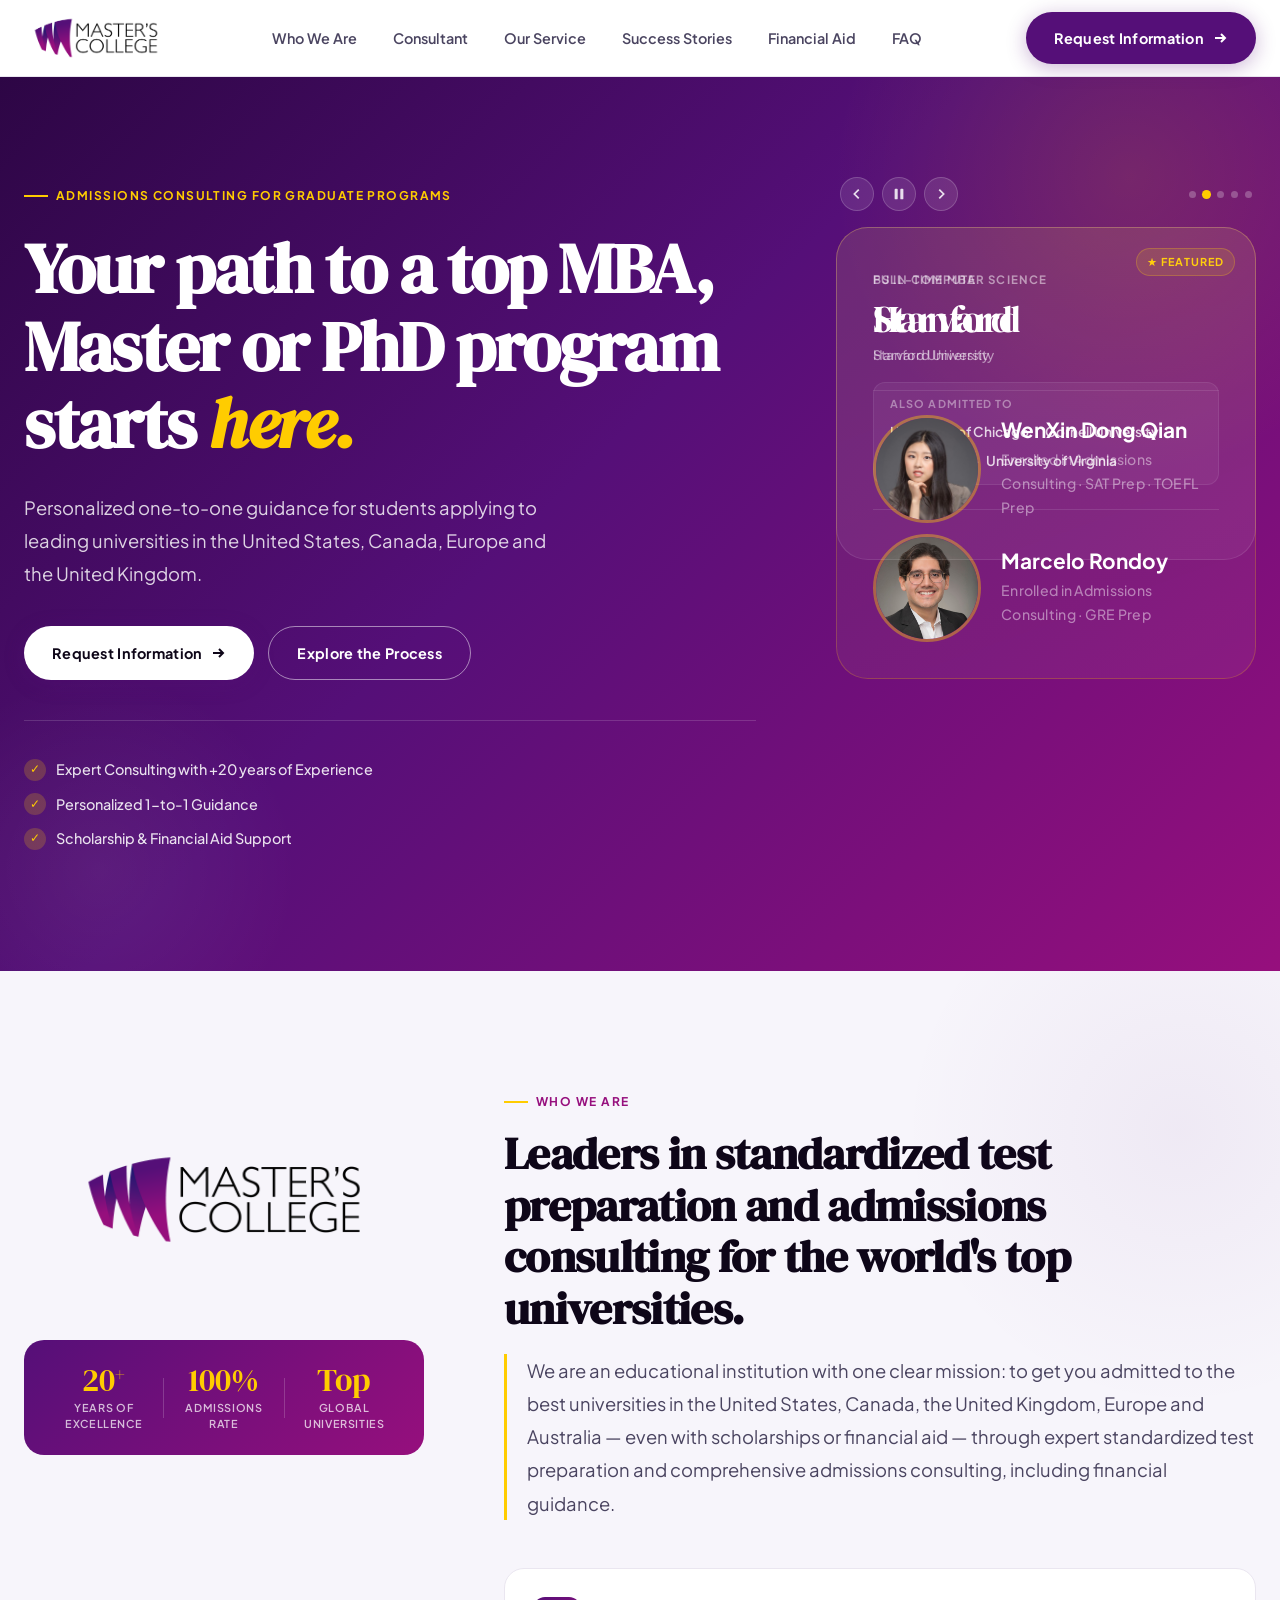
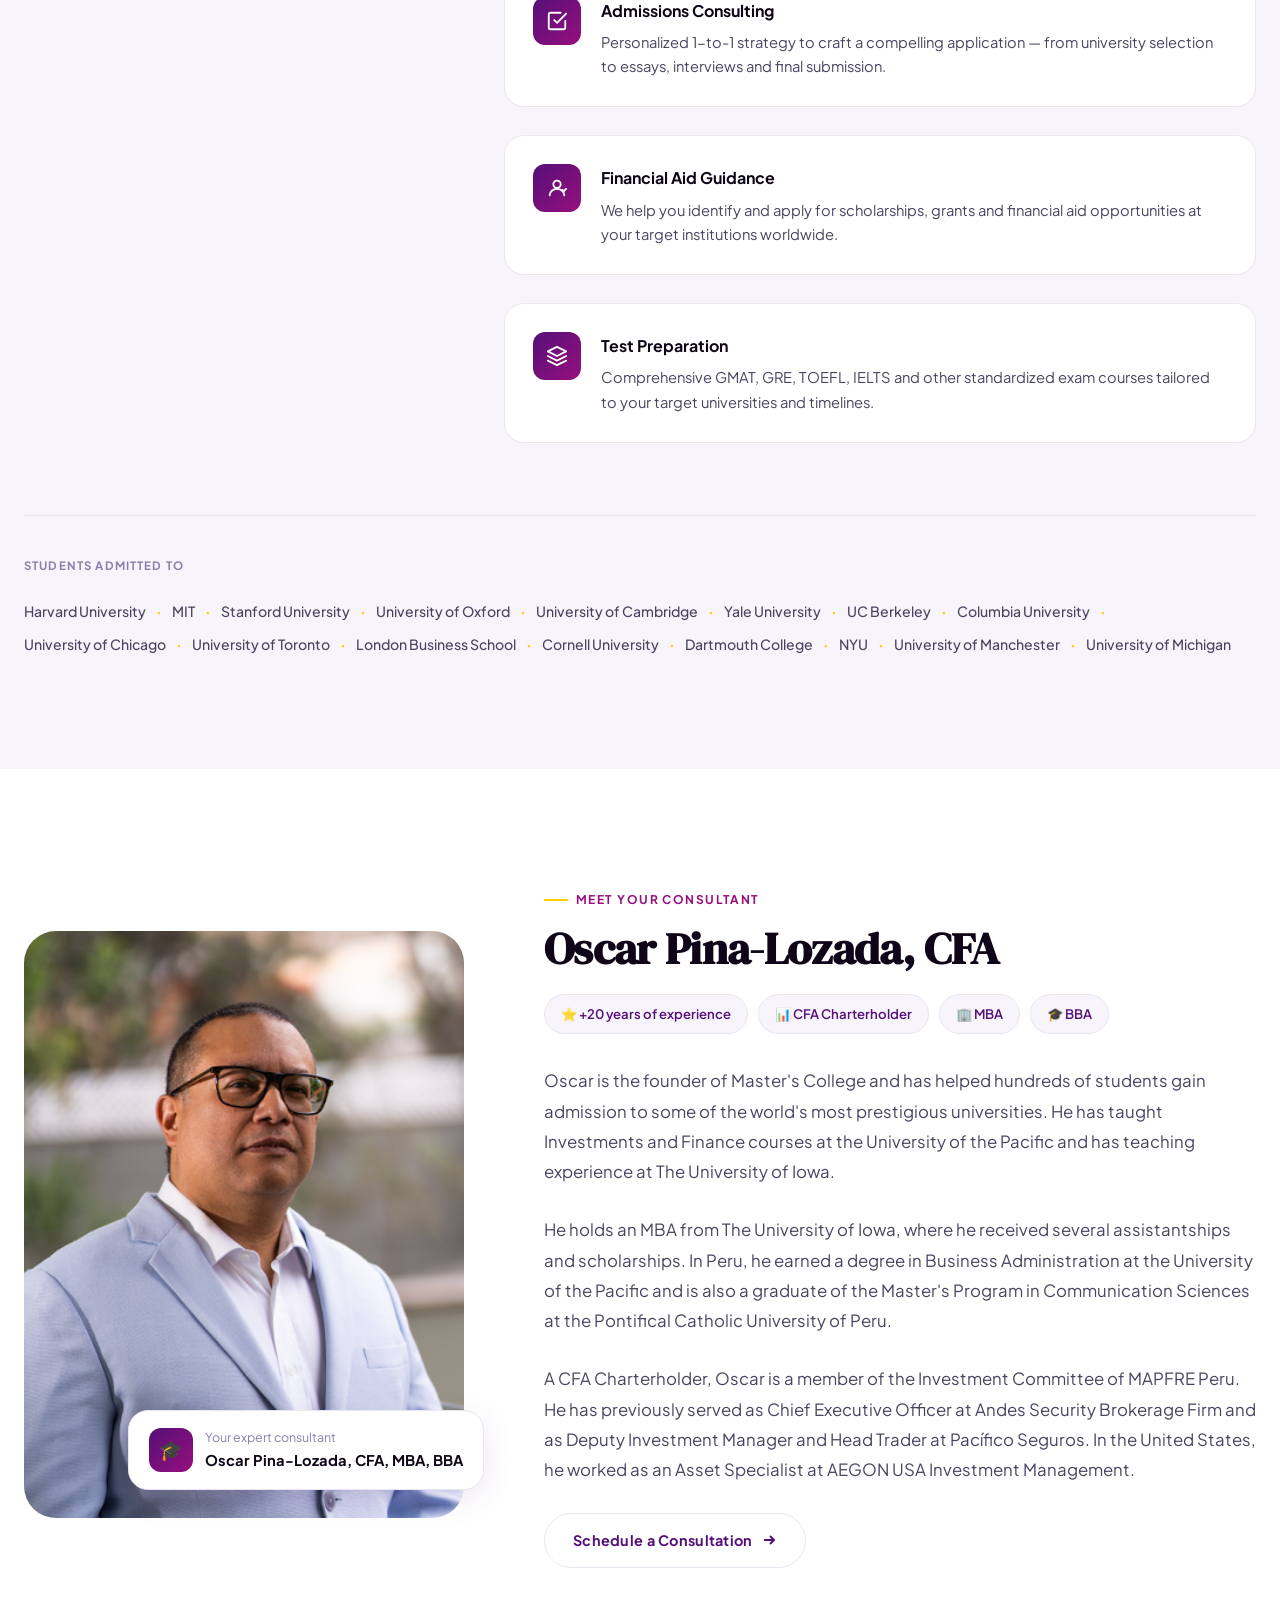
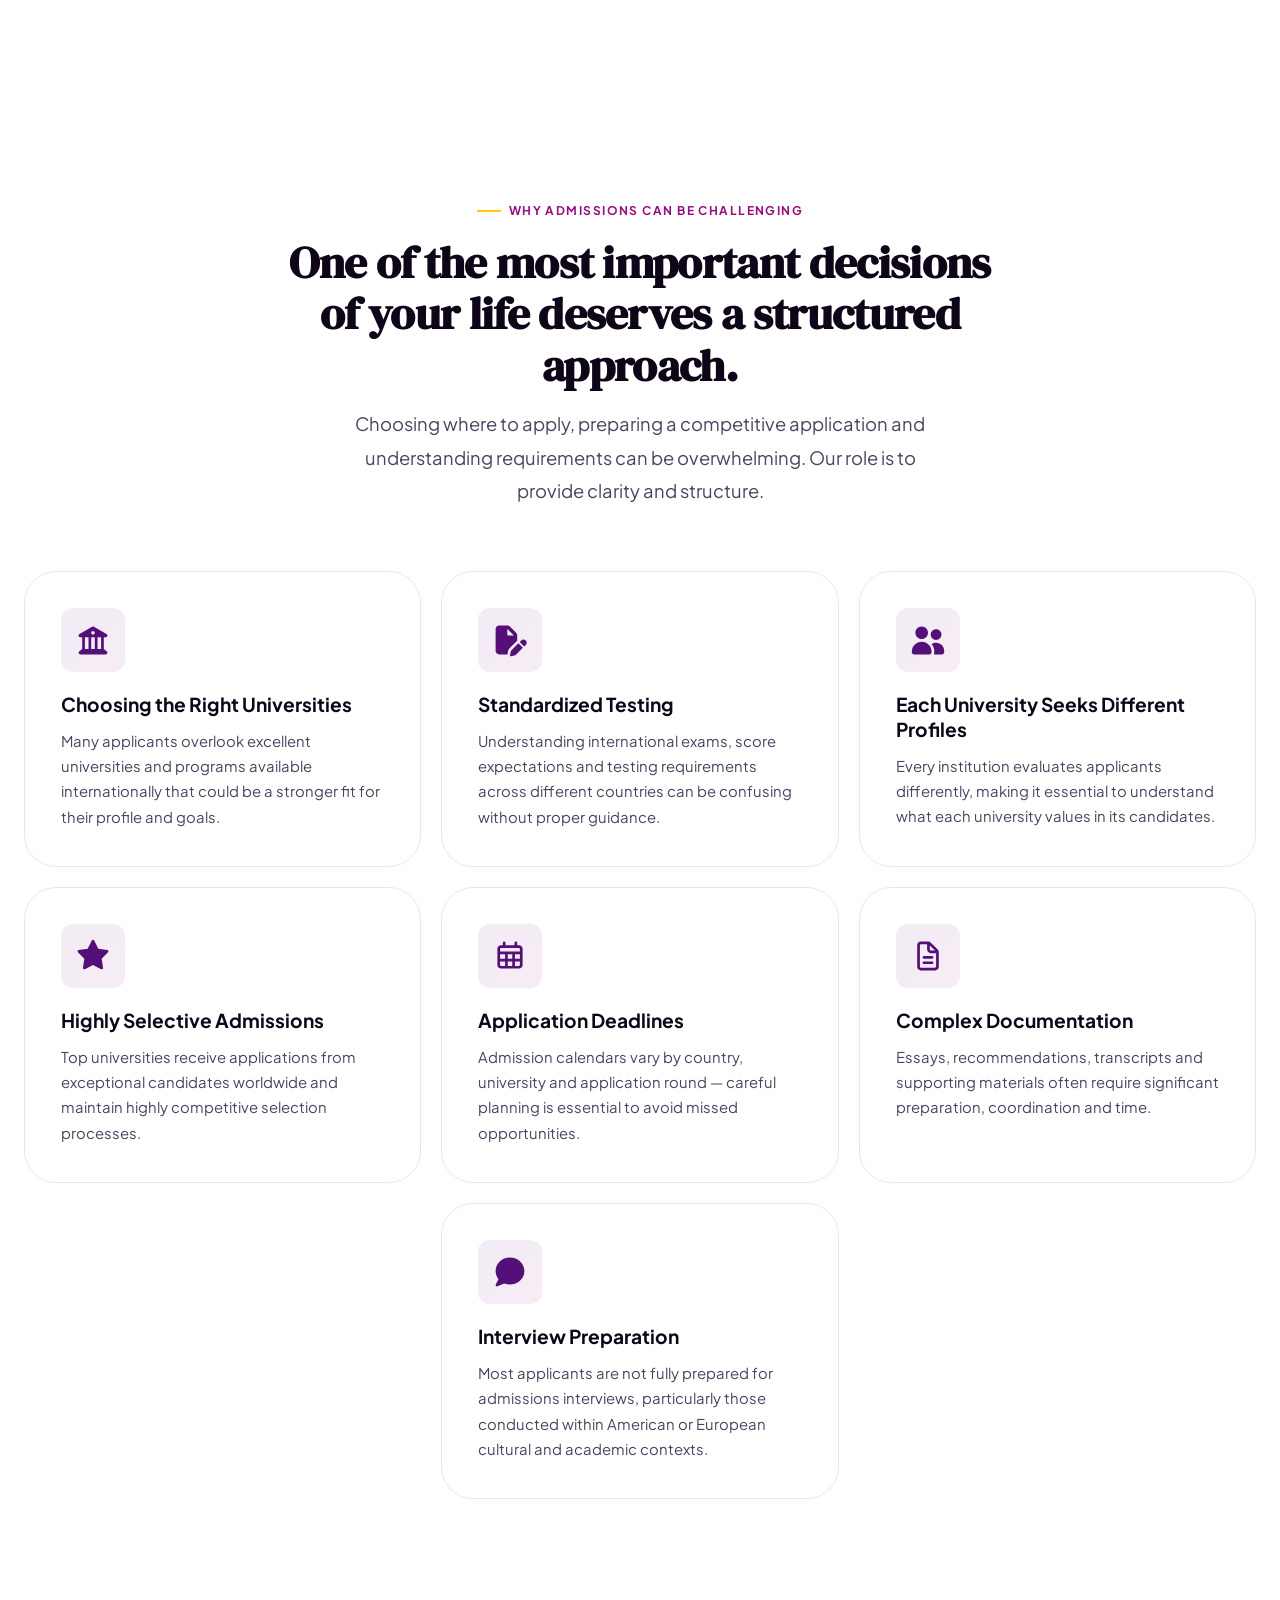
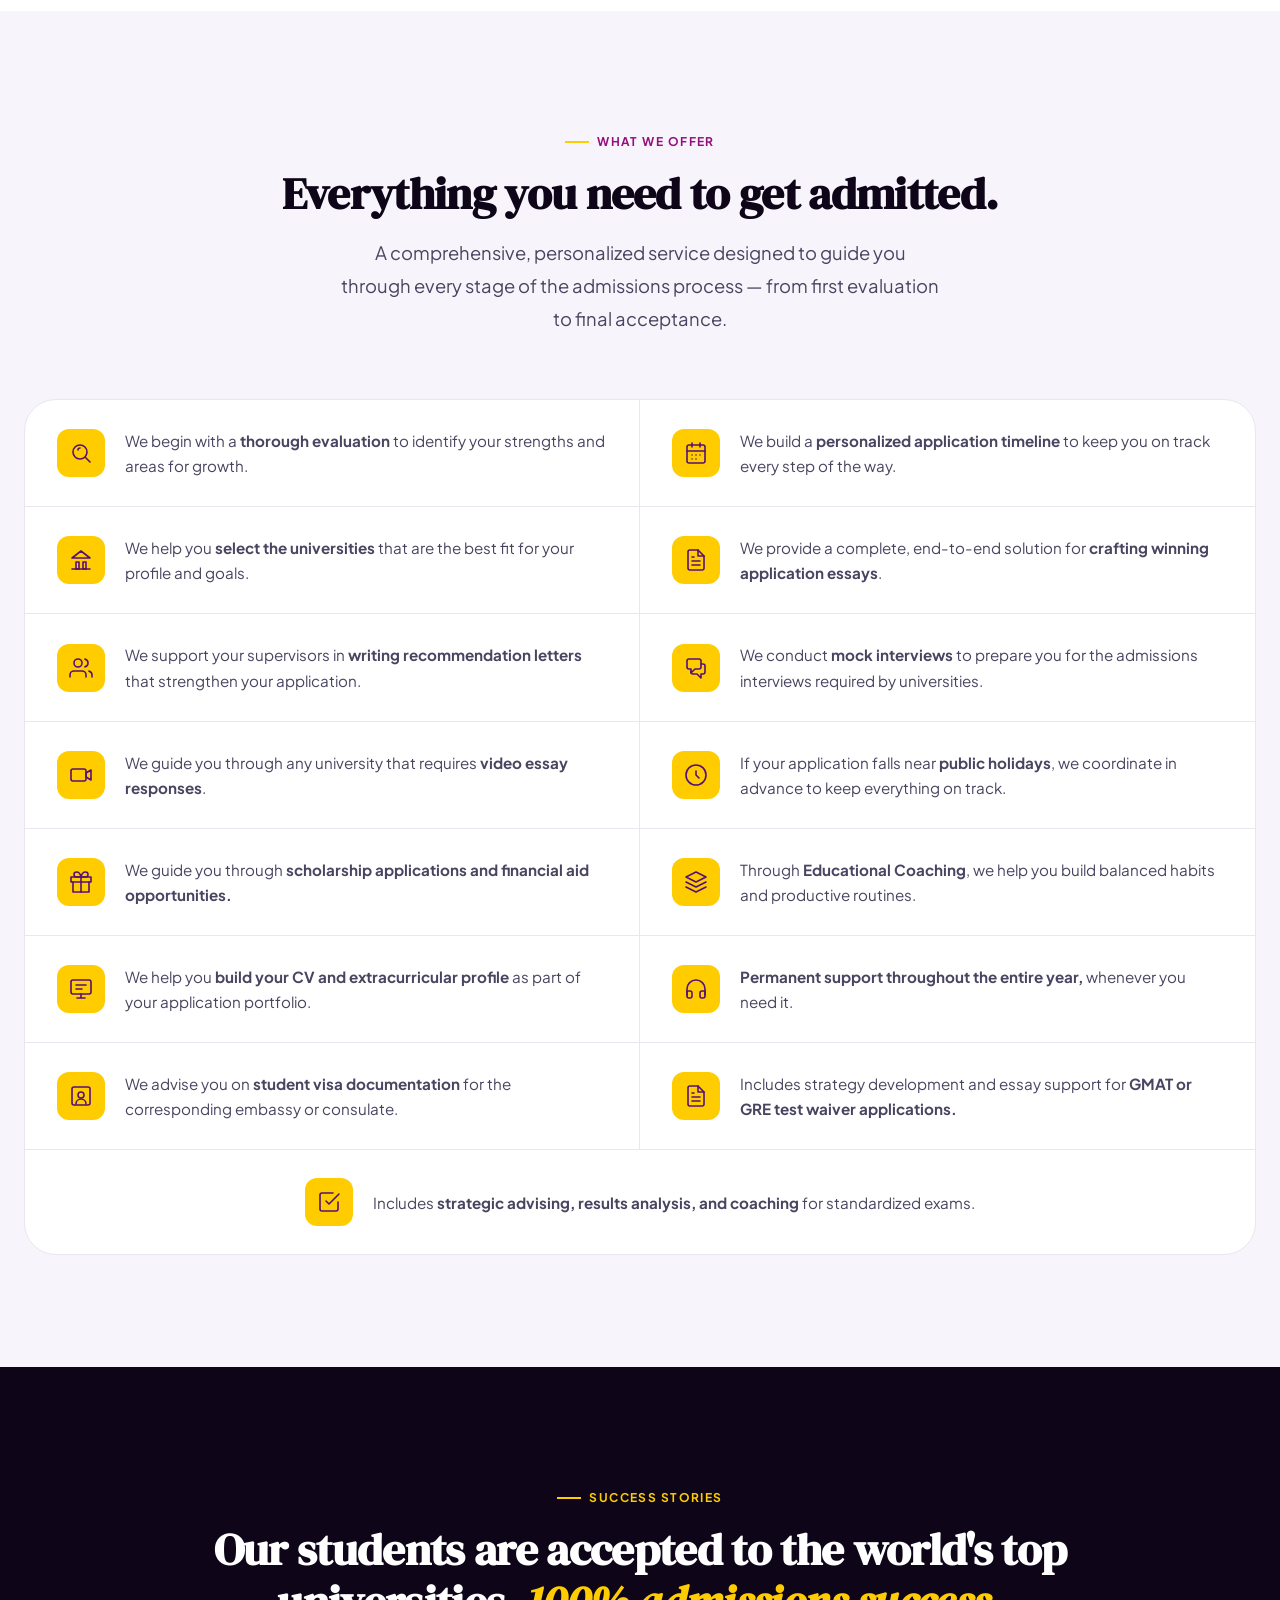
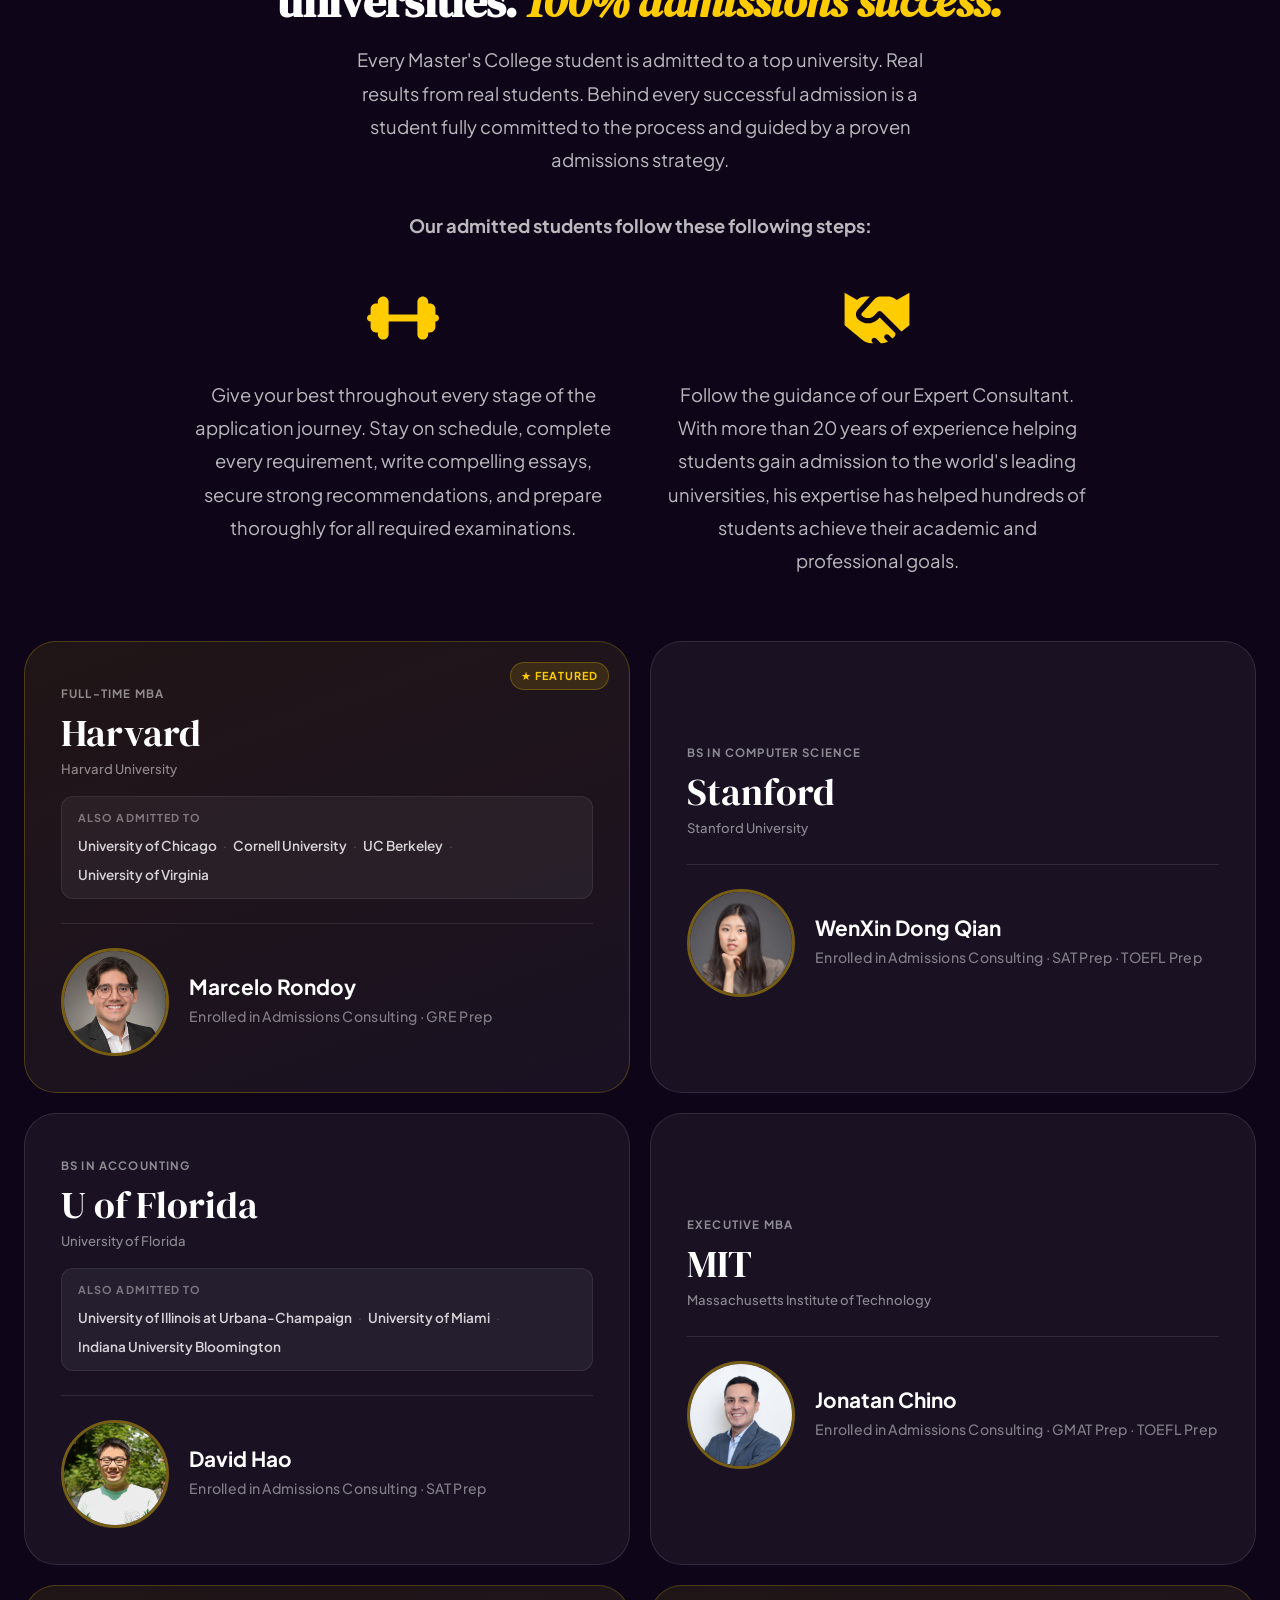
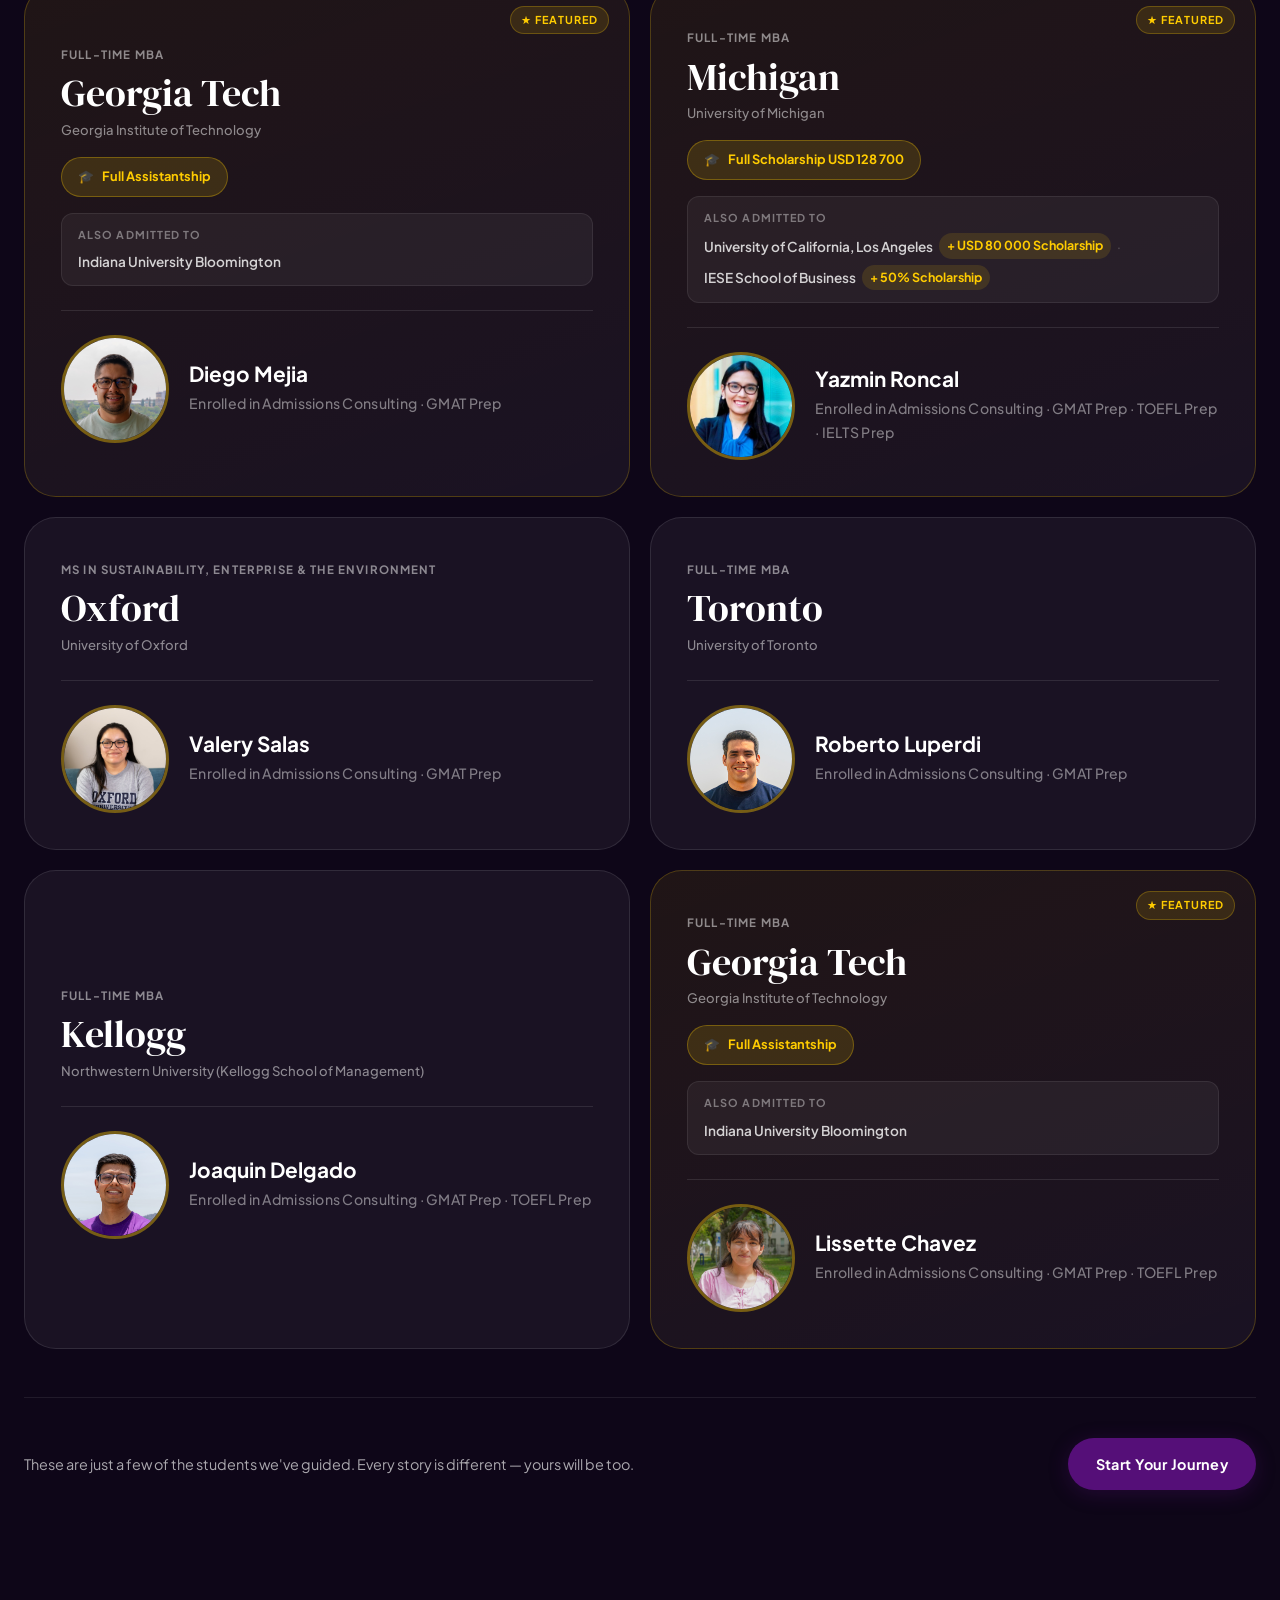
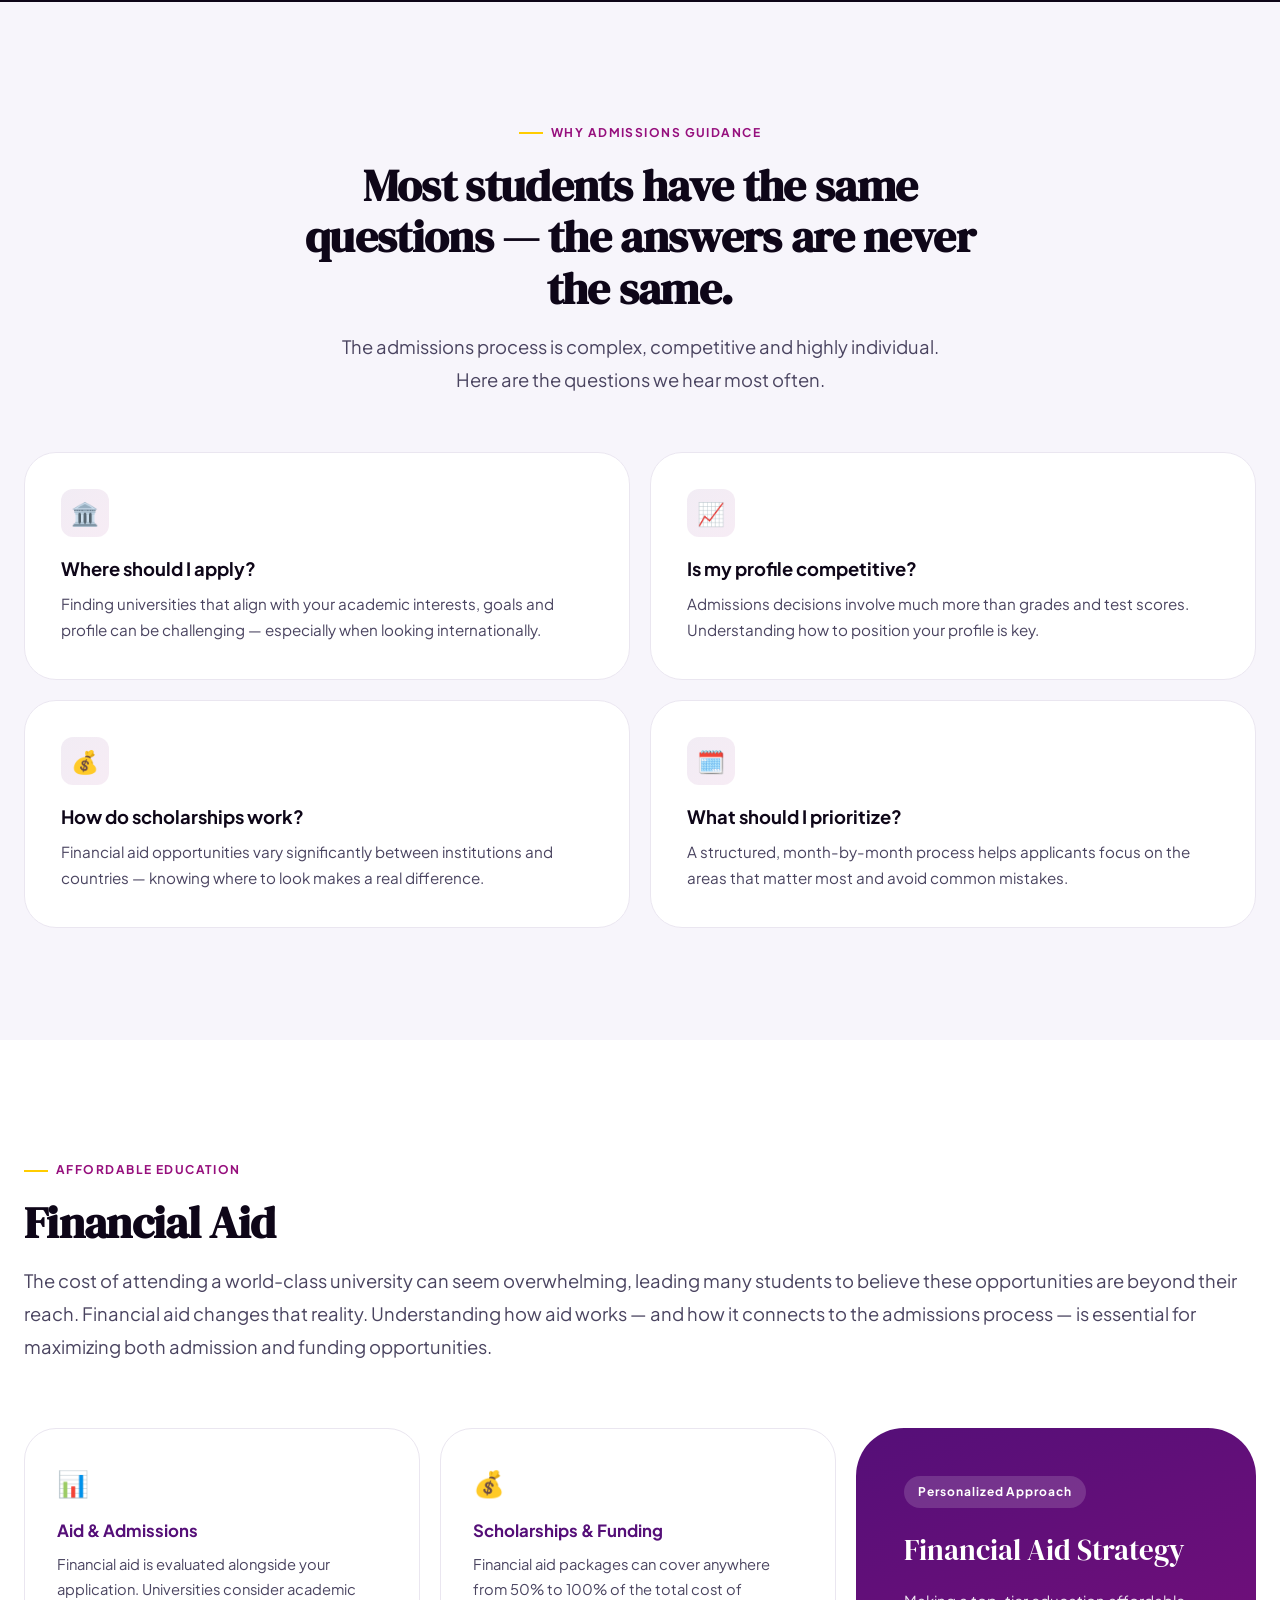
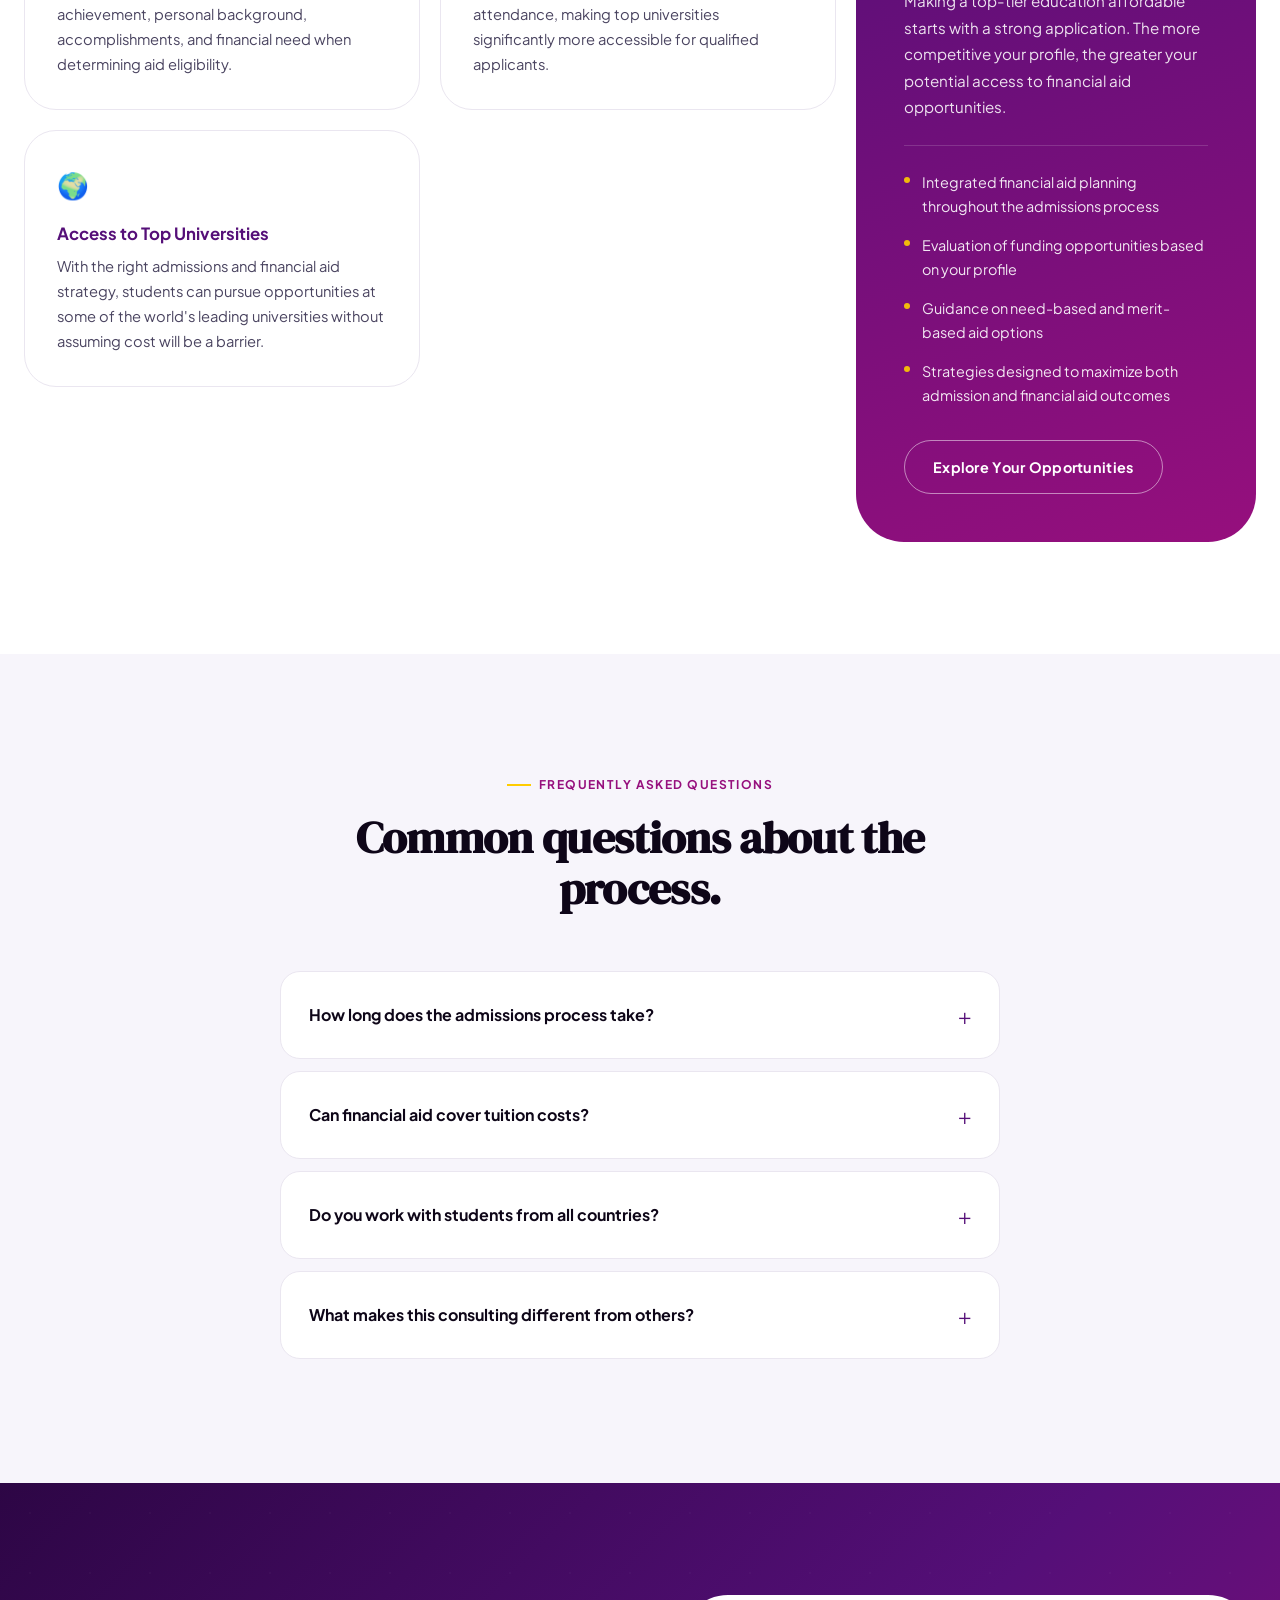
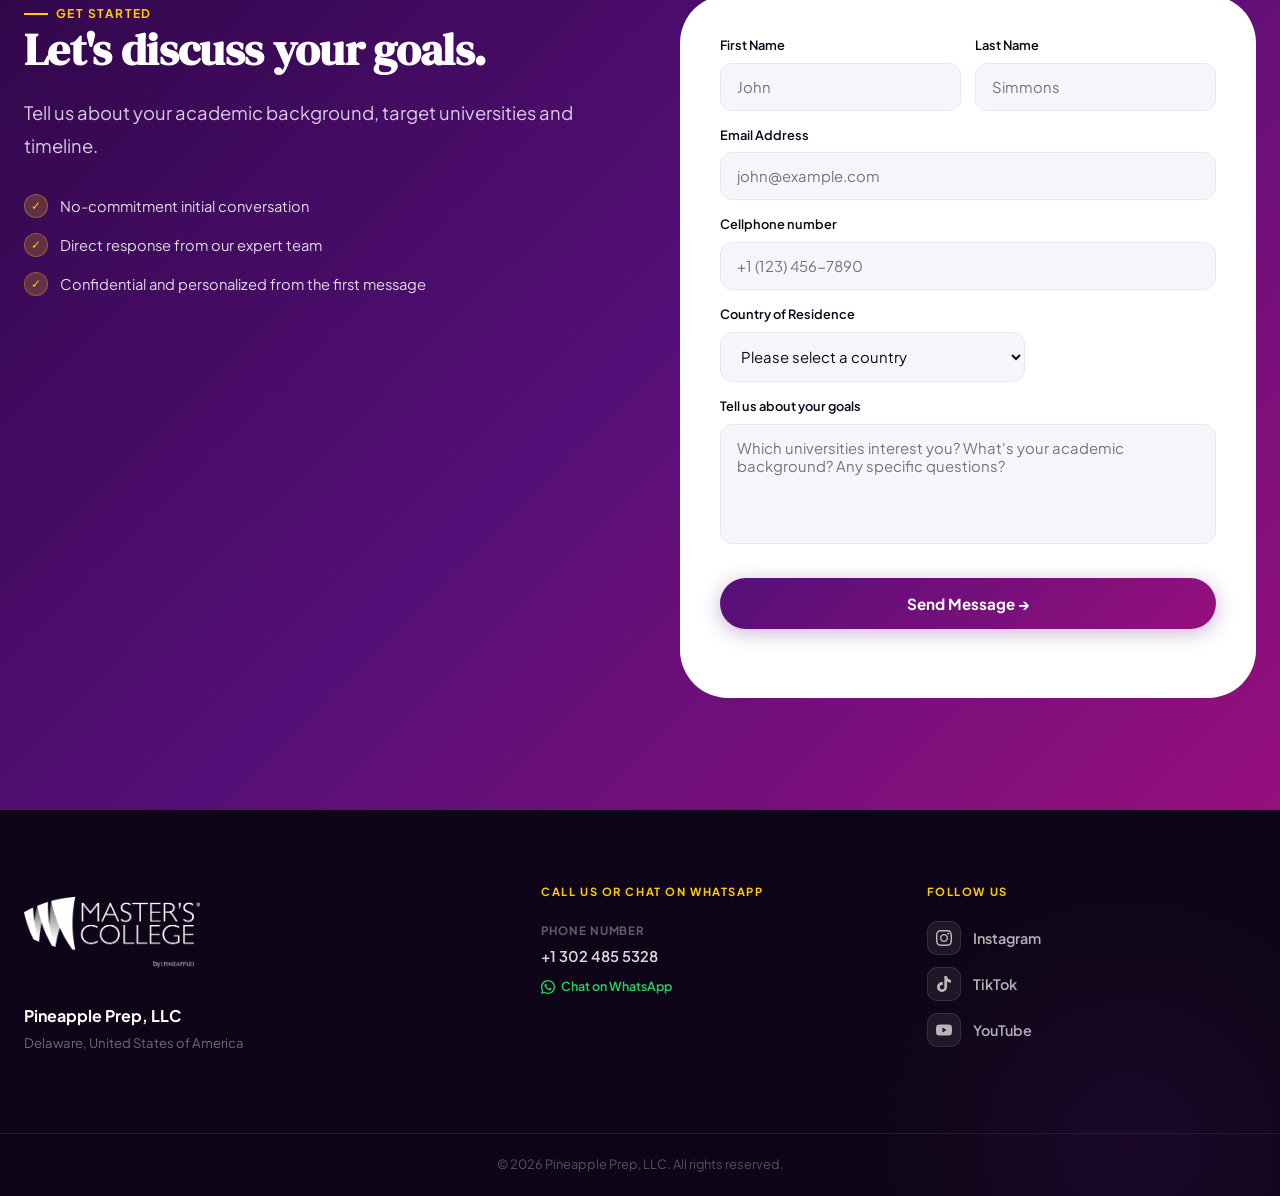
==== commit 5c57145f: "Formspree añadido" ====
--- a/graduate.html
+++ b/graduate.html
@@ -1348,20 +1348,22 @@
             </div>
           </div>
 
-          <div class="contact-form">
+          <form class="contact-form" id="contactForm" novalidate>
+            <input type="hidden" name="_subject" value="New Graduate Program Inquiry — Master's College">
+            <input type="hidden" name="program_type" value="Graduate">
             <div class="form-row">
               <div class="form-field">
                 <label for="first-name">First Name</label>
-                <input type="text" id="first-name" name="first_name" placeholder="John" autocomplete="given-name">
+                <input type="text" id="first-name" name="first_name" placeholder="John" autocomplete="given-name" required>
               </div>
               <div class="form-field">
                 <label for="last-name">Last Name</label>
-                <input type="text" id="last-name" name="last_name" placeholder="Simmons" autocomplete="family-name">
+                <input type="text" id="last-name" name="last_name" placeholder="Simmons" autocomplete="family-name" required>
               </div>
             </div>
             <div class="form-full form-field">
               <label for="email">Email Address</label>
-              <input type="email" id="email" name="email" placeholder="john@example.com" autocomplete="email">
+              <input type="email" id="email" name="email" placeholder="john@example.com" autocomplete="email" required>
             </div>
             <div class="form-full form-field">
               <label for="phone">Cellphone number</label>
@@ -1576,10 +1578,11 @@
               <textarea id="message" name="message"
                 placeholder="Which universities interest you? What's your academic background? Any specific questions?"></textarea>
             </div>
-            <button type="button" class="form-submit">
-              Send Message →
+            <button type="submit" class="form-submit" id="formSubmitBtn">
+              <span class="form-submit-text">Send Message →</span>
             </button>
-          </div>
+            <p class="form-status" id="formStatus" role="status" aria-live="polite"></p>
+          </form>
 
         </div>
       </div>
@@ -1600,14 +1603,6 @@
           </a>
           <div class="footer-company-name">Pineapple Prep, LLC</div>
           <div class="footer-company-loc">Delaware, United States of America</div>
-          <!-- // AUTHORIZE // -->
-          <!-- (c) 2005, 2022. Authorize.Net is a registered trademark of CyberSource Corporation -->
-          <div class="AuthorizeNetSeal">
-            <script type="text/javascript"
-              language="javascript"> var ANS_customer_id = "8360b419-e5b8-4b08-ac0b-9130460dd1a5"; </script>
-            <script type="text/javascript" language="javascript"
-              src="//verify.authorize.net:443/anetseal/seal.js"></script>
-          </div>
         </div>
 
         <!-- Col 2: Contact -->
@@ -1682,6 +1677,86 @@
 
   <script src="hero-carousel.js" defer></script>
 
+  <!-- ═══ CONTACT FORM EMAIL SUBMISSION (Formspree) ══════════ -->
+  <style>
+    .form-status {
+      margin-top: 12px;
+      font-size: .9rem;
+      min-height: 1.2em;
+    }
+
+    .form-status.is-success {
+      color: #1a7f37;
+    }
+
+    .form-status.is-error {
+      color: #d1242f;
+    }
+
+    .form-submit:disabled {
+      opacity: .6;
+      cursor: not-allowed;
+    }
+  </style>
+  <script>
+    (function () {
+      // TODO: replace YOUR_FORM_ID with the ID Formspree gives you after
+      // creating a form connected to info@prepmc.com (see setup instructions).
+      var FORMSPREE_ENDPOINT = "https://formspree.io/f/xkolqeln";
+
+      var form = document.getElementById("contactForm");
+      if (!form) return;
+
+      var submitBtn = document.getElementById("formSubmitBtn");
+      var statusEl = document.getElementById("formStatus");
+
+      form.addEventListener("submit", function (e) {
+        e.preventDefault();
+
+        // Basic required-field check
+        var required = form.querySelectorAll("[required]");
+        for (var i = 0; i < required.length; i++) {
+          if (!required[i].value.trim()) {
+            statusEl.textContent = "Please fill in all required fields.";
+            statusEl.className = "form-status is-error";
+            required[i].focus();
+            return;
+          }
+        }
+
+        submitBtn.disabled = true;
+        statusEl.className = "form-status";
+        statusEl.textContent = "Sending...";
+
+        var formData = new FormData(form);
+
+        fetch(FORMSPREE_ENDPOINT, {
+          method: "POST",
+          body: formData,
+          headers: { "Accept": "application/json" }
+        })
+          .then(function (response) {
+            if (response.ok) {
+              statusEl.textContent = "Thank you! Your message has been sent. We'll be in touch soon.";
+              statusEl.className = "form-status is-success";
+              form.reset();
+            } else {
+              return response.json().then(function (data) {
+                throw new Error((data && data.error) || "Submission failed");
+              });
+            }
+          })
+          .catch(function () {
+            statusEl.textContent = "Something went wrong. Please try again or email us directly at info@prepmc.com.";
+            statusEl.className = "form-status is-error";
+          })
+          .finally(function () {
+            submitBtn.disabled = false;
+          });
+      });
+    })();
+  </script>
+
 </body>
 
 </html>
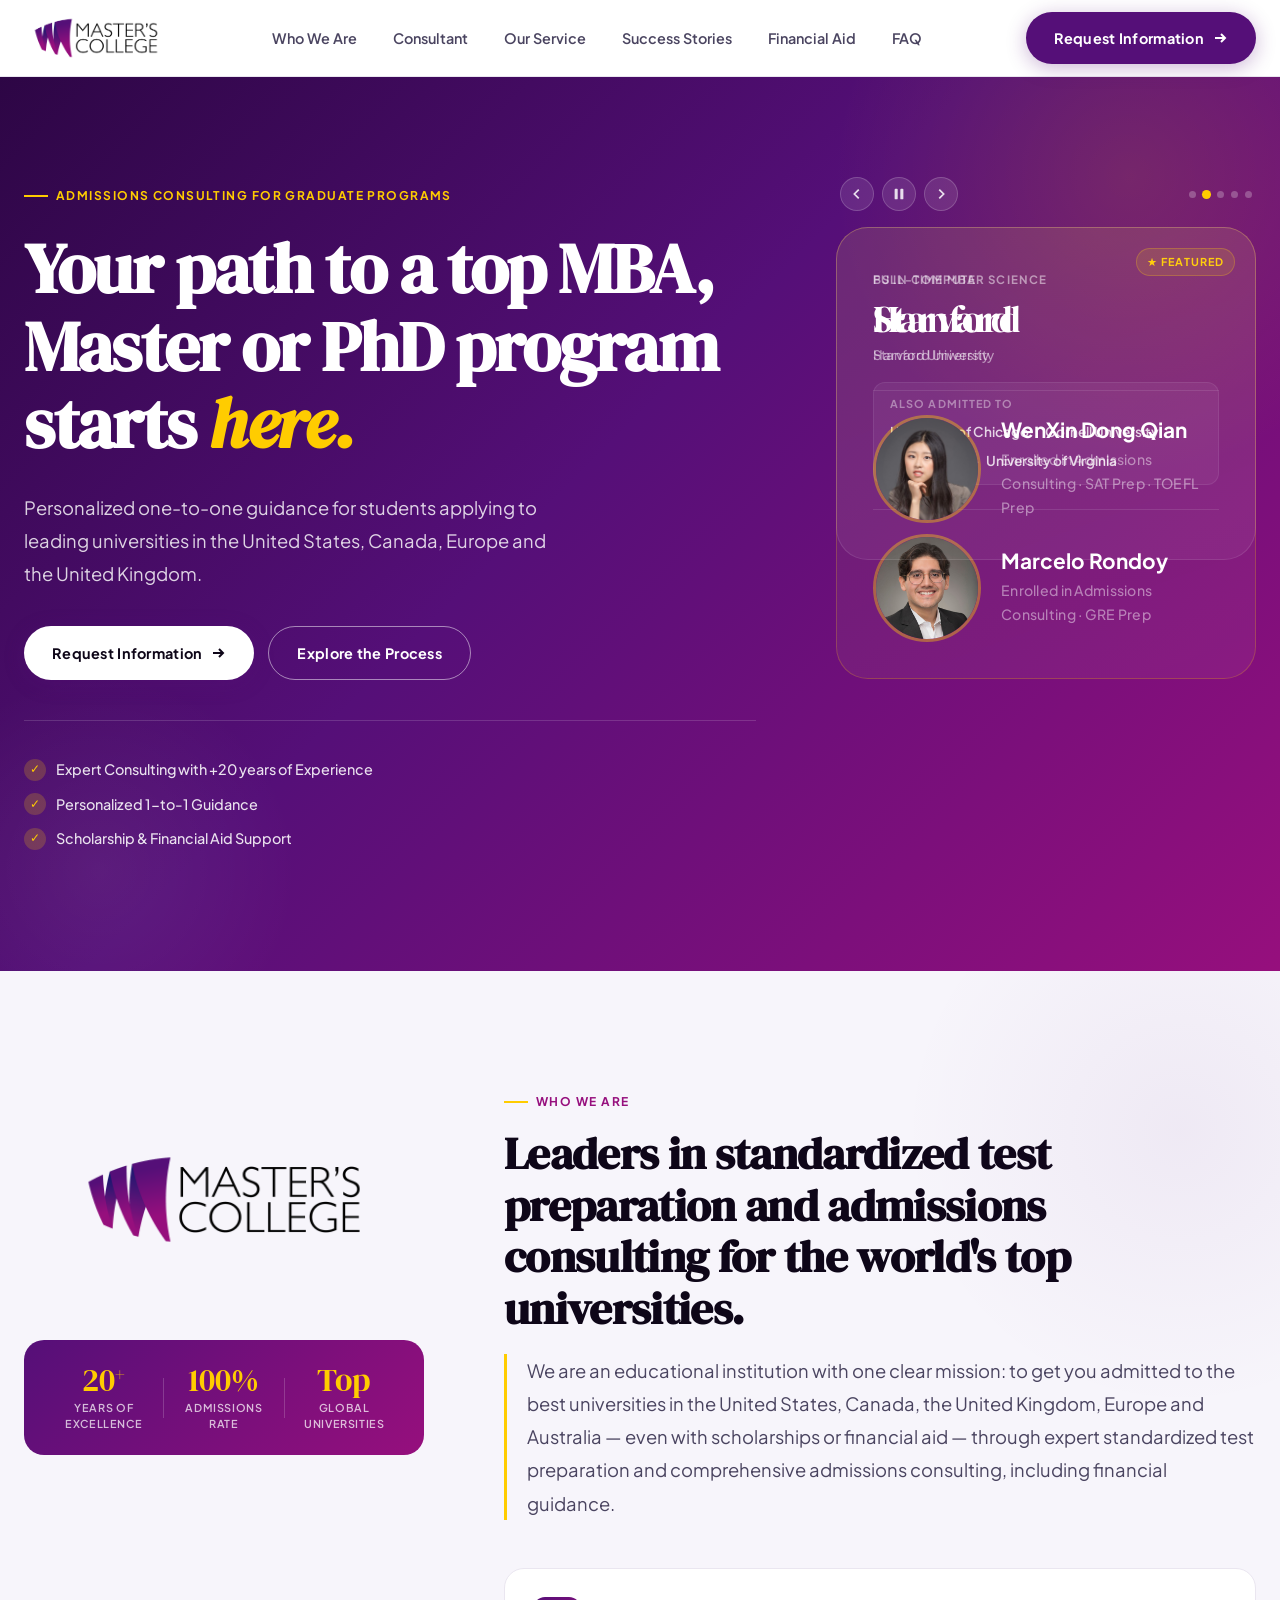
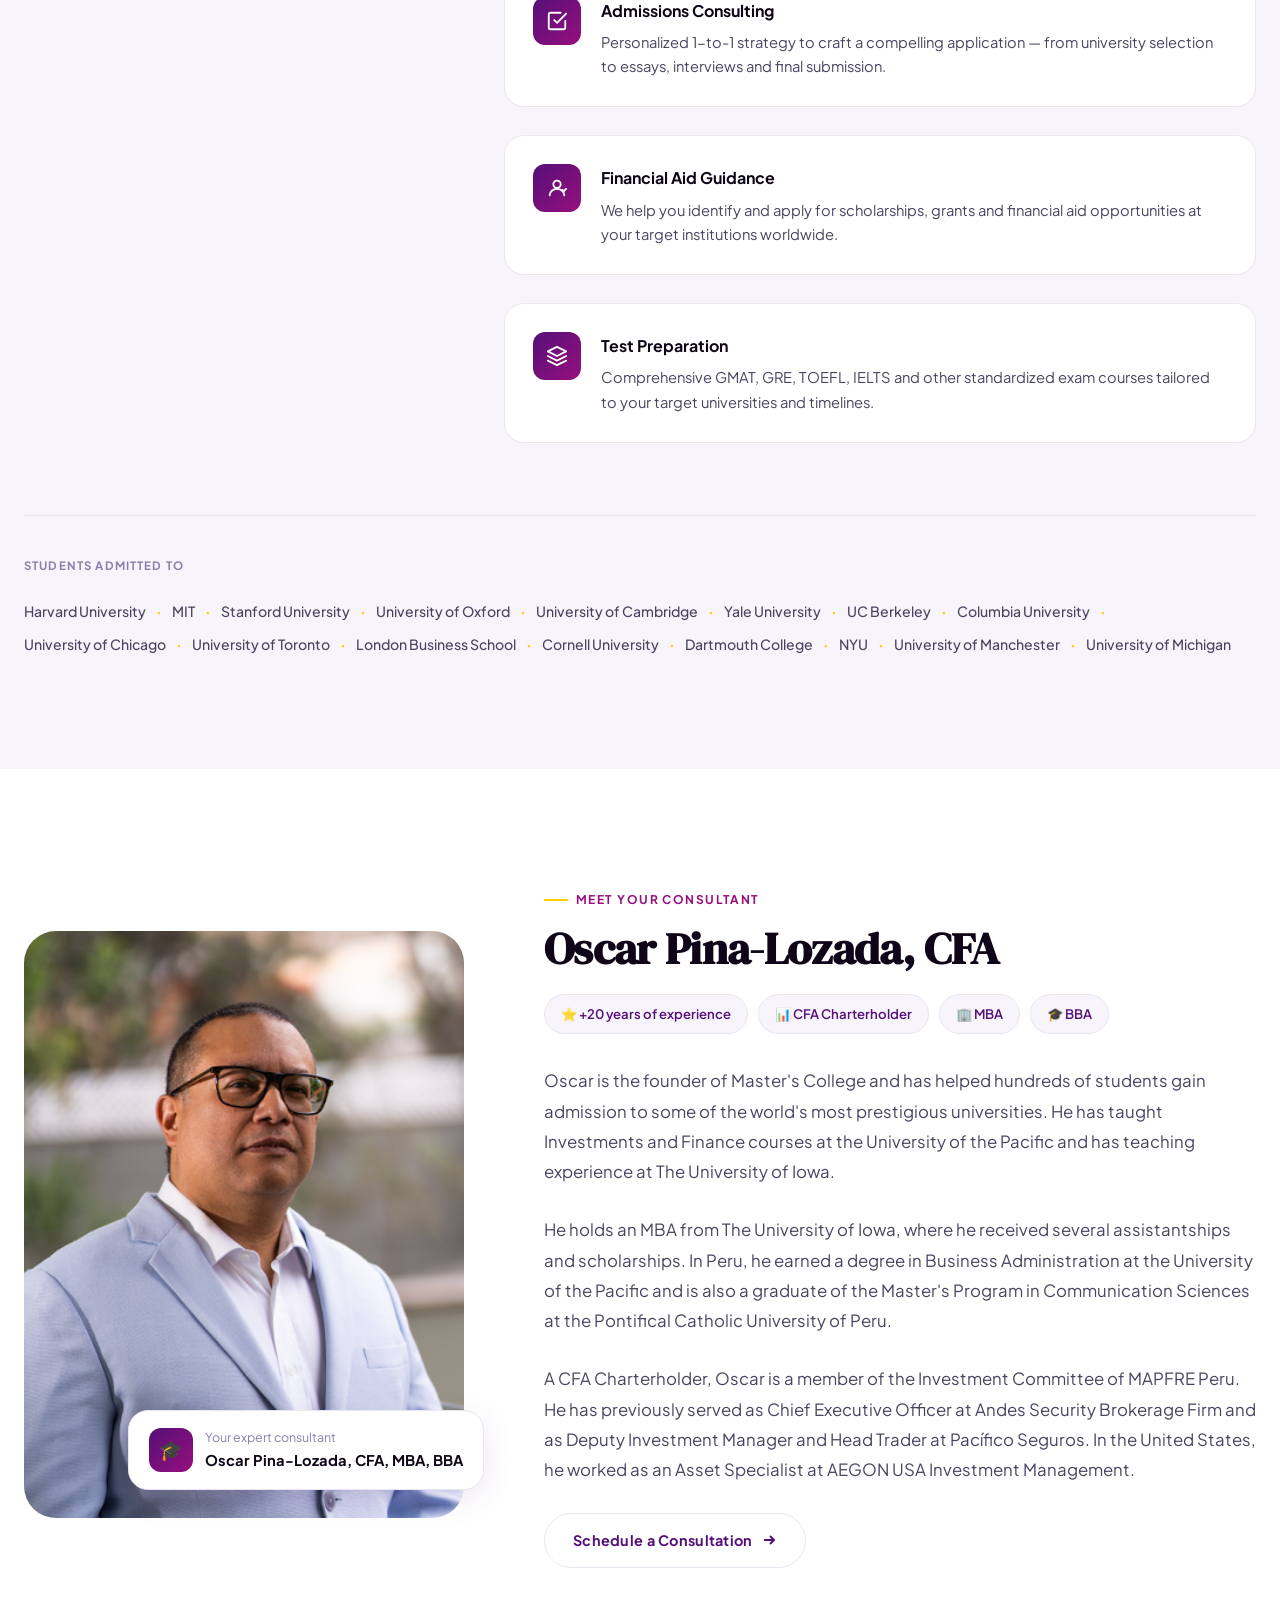
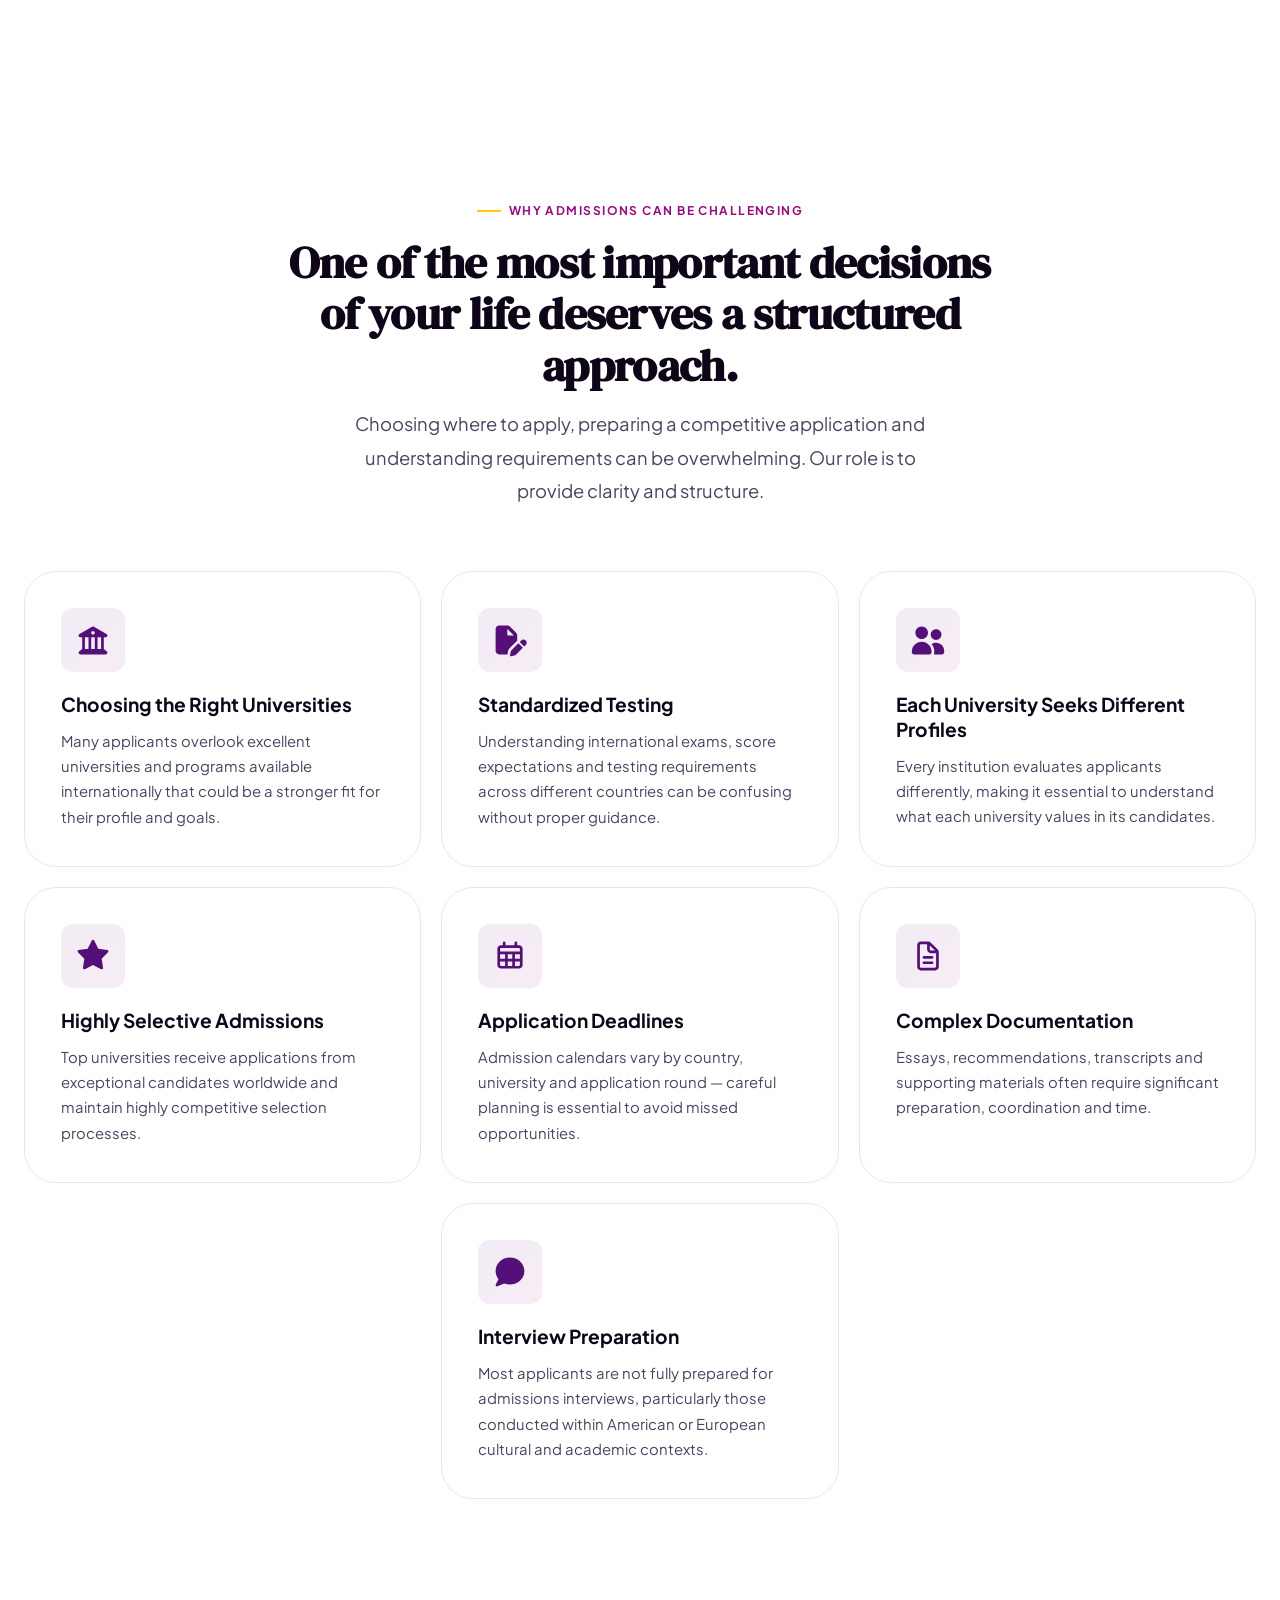
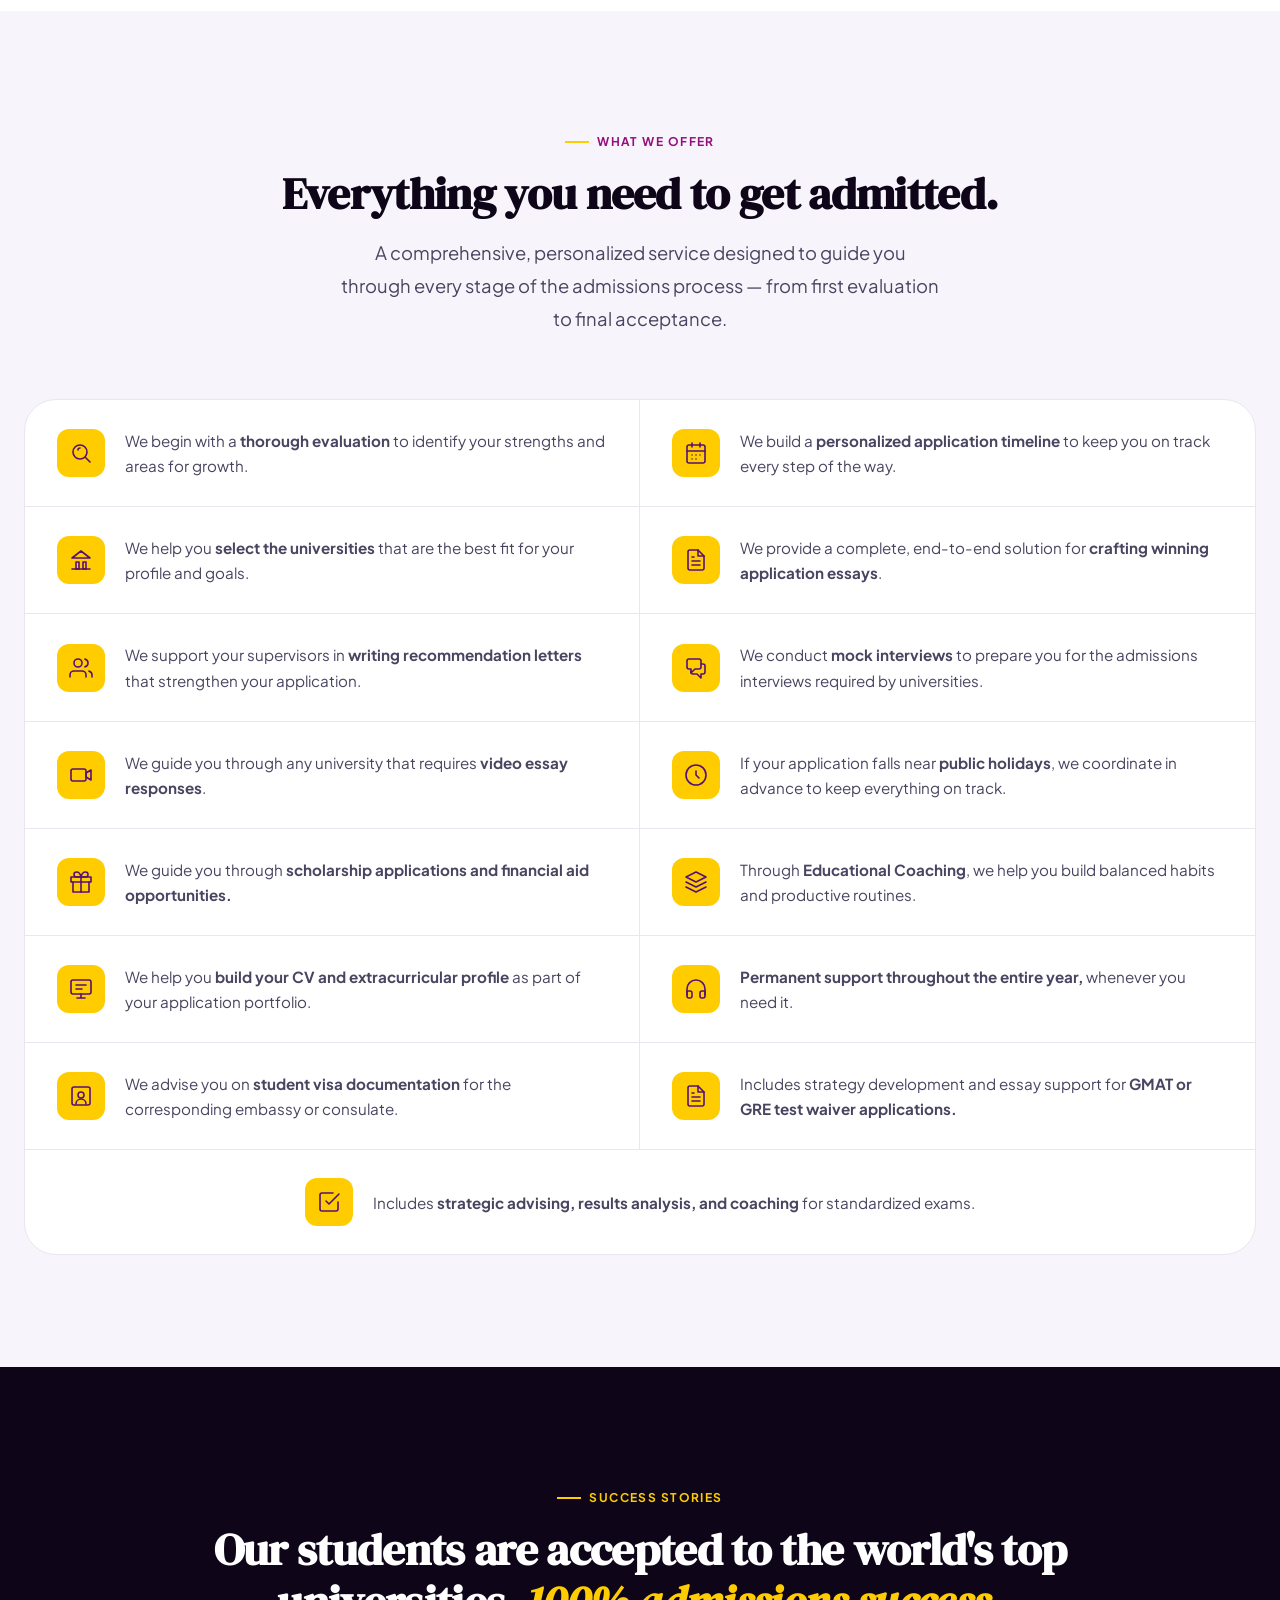
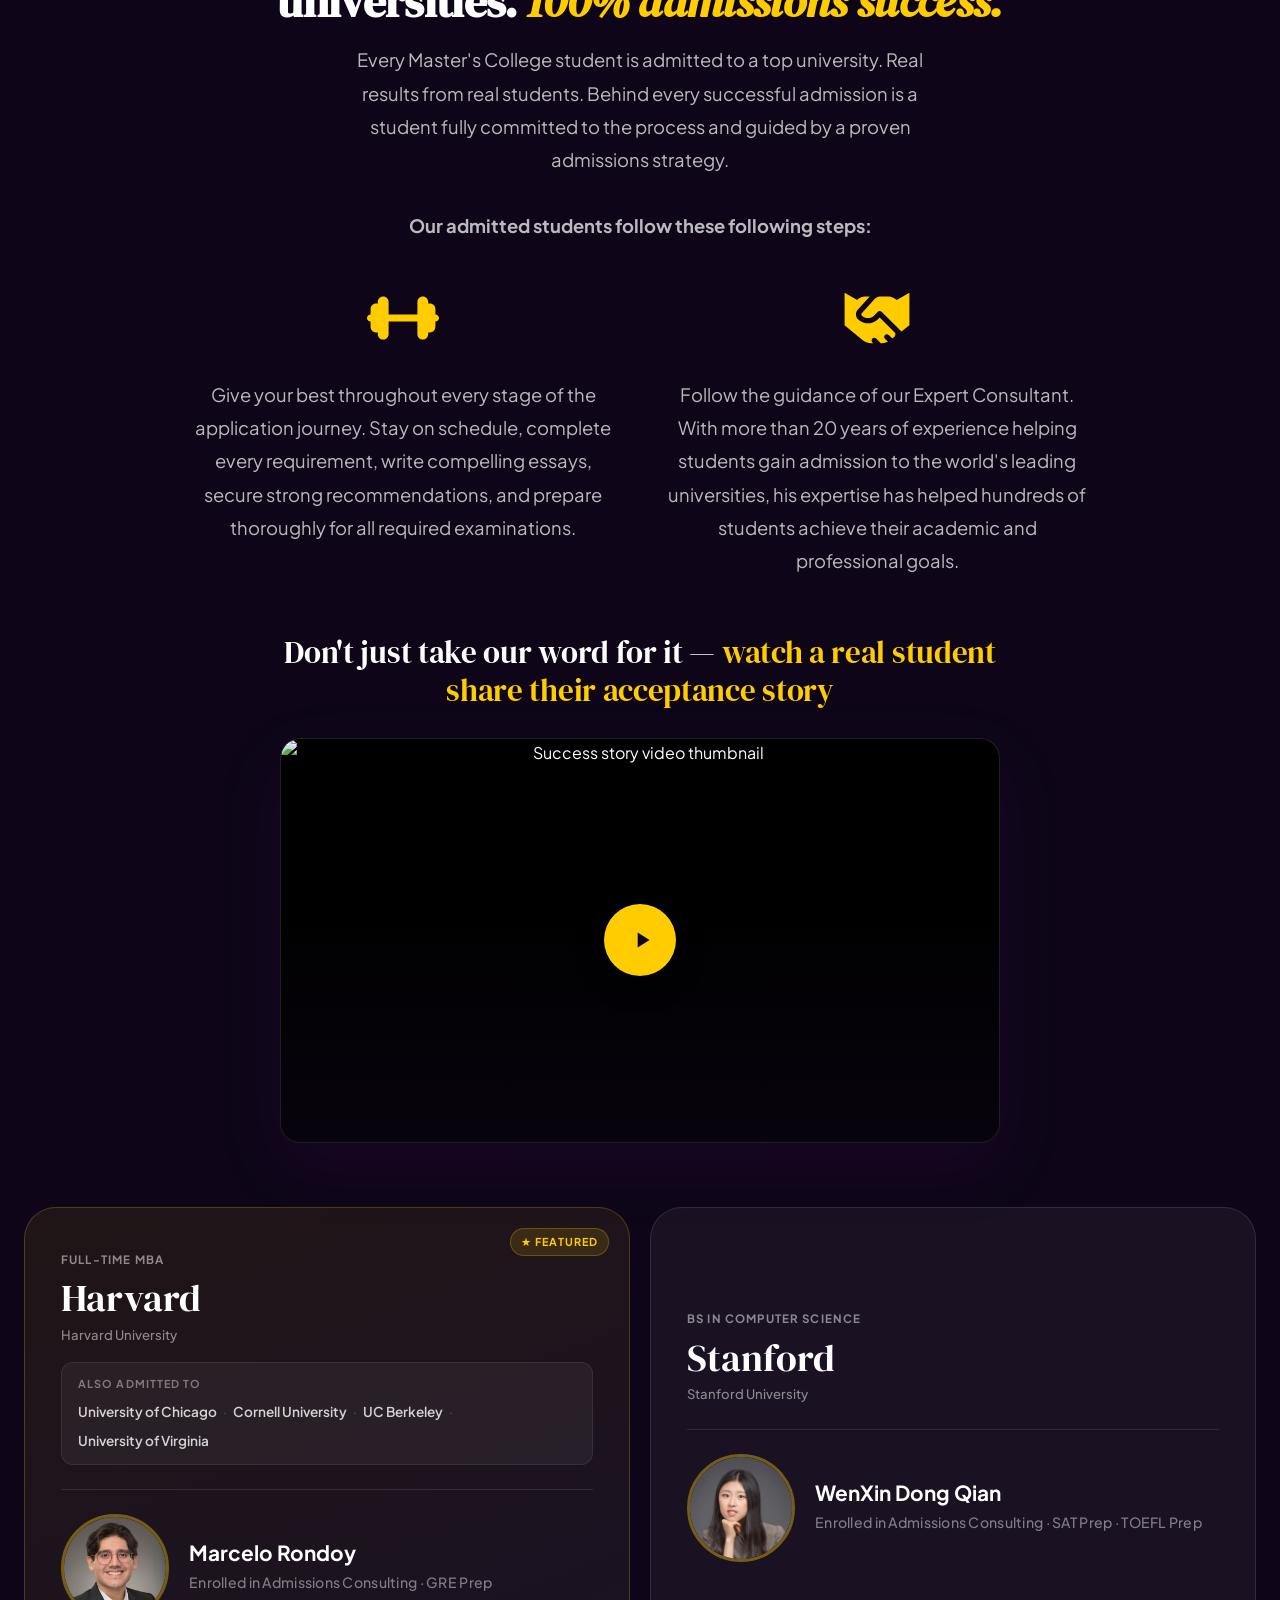
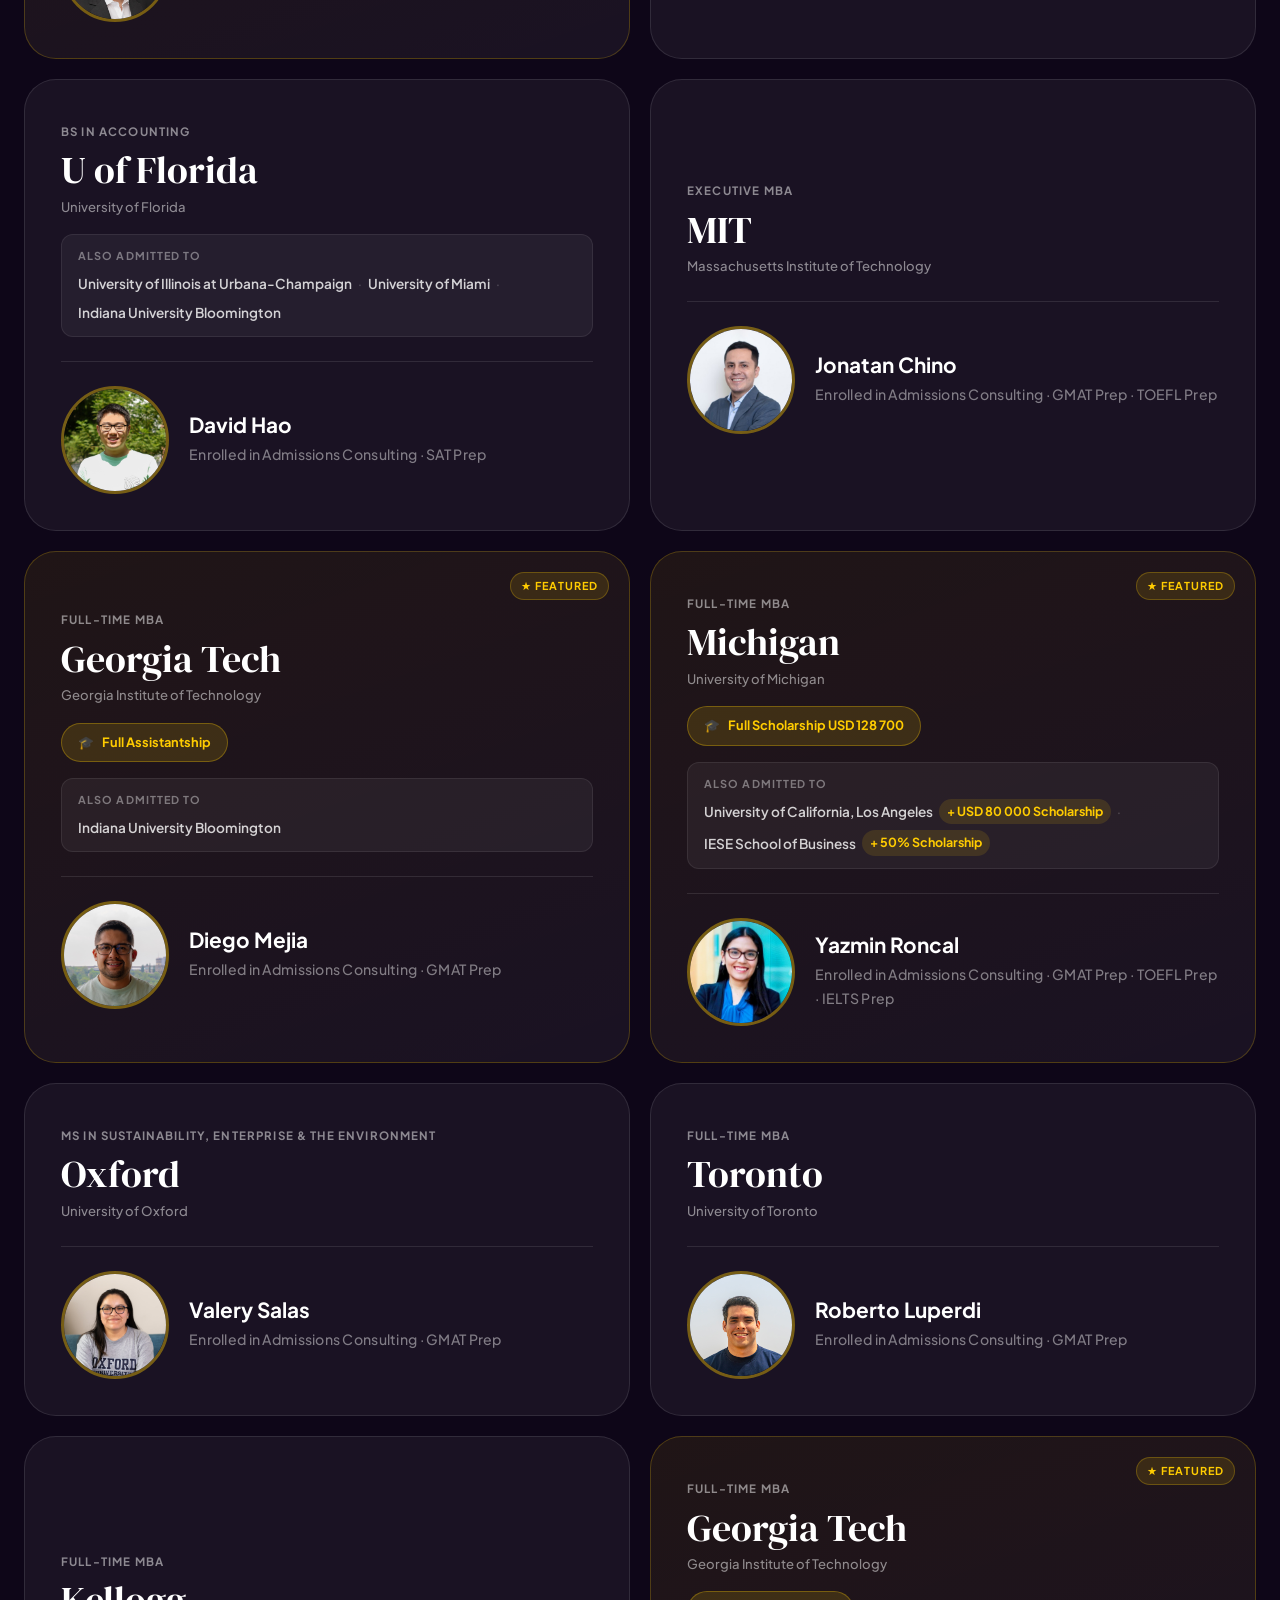
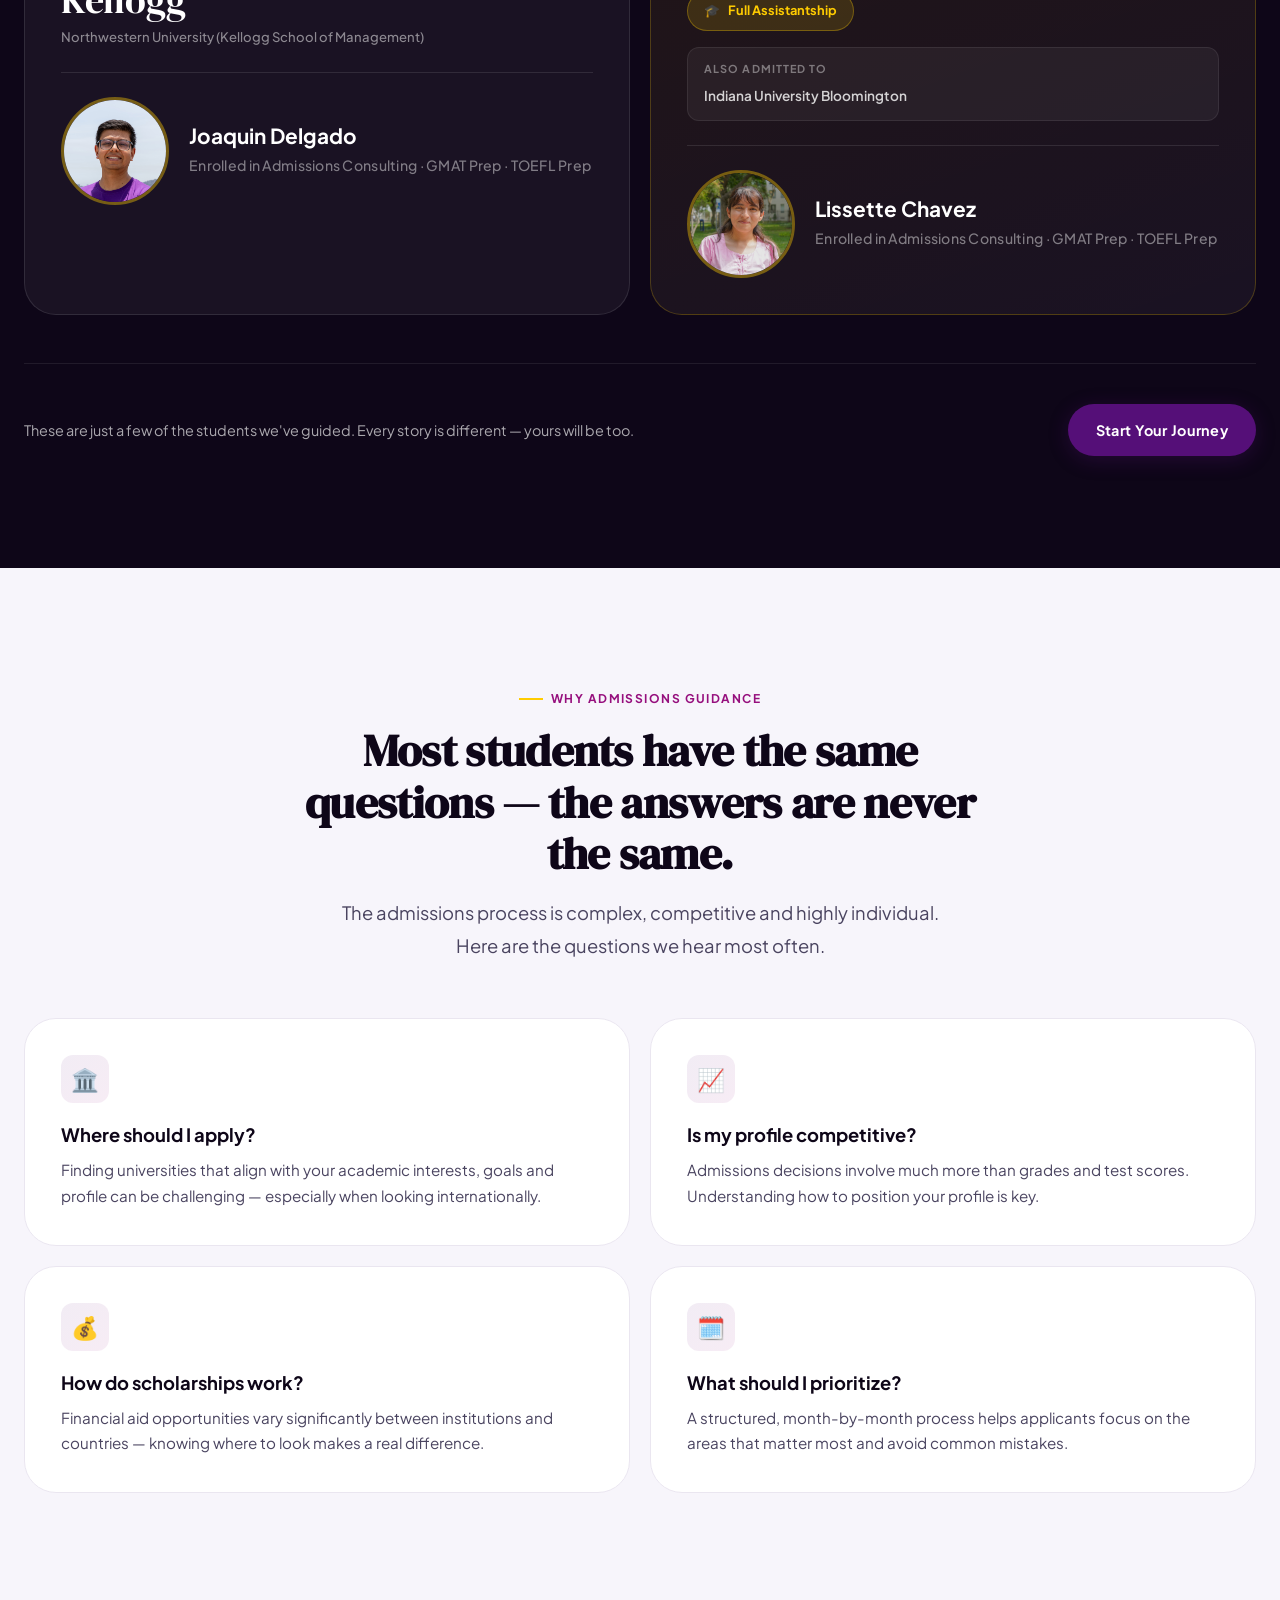
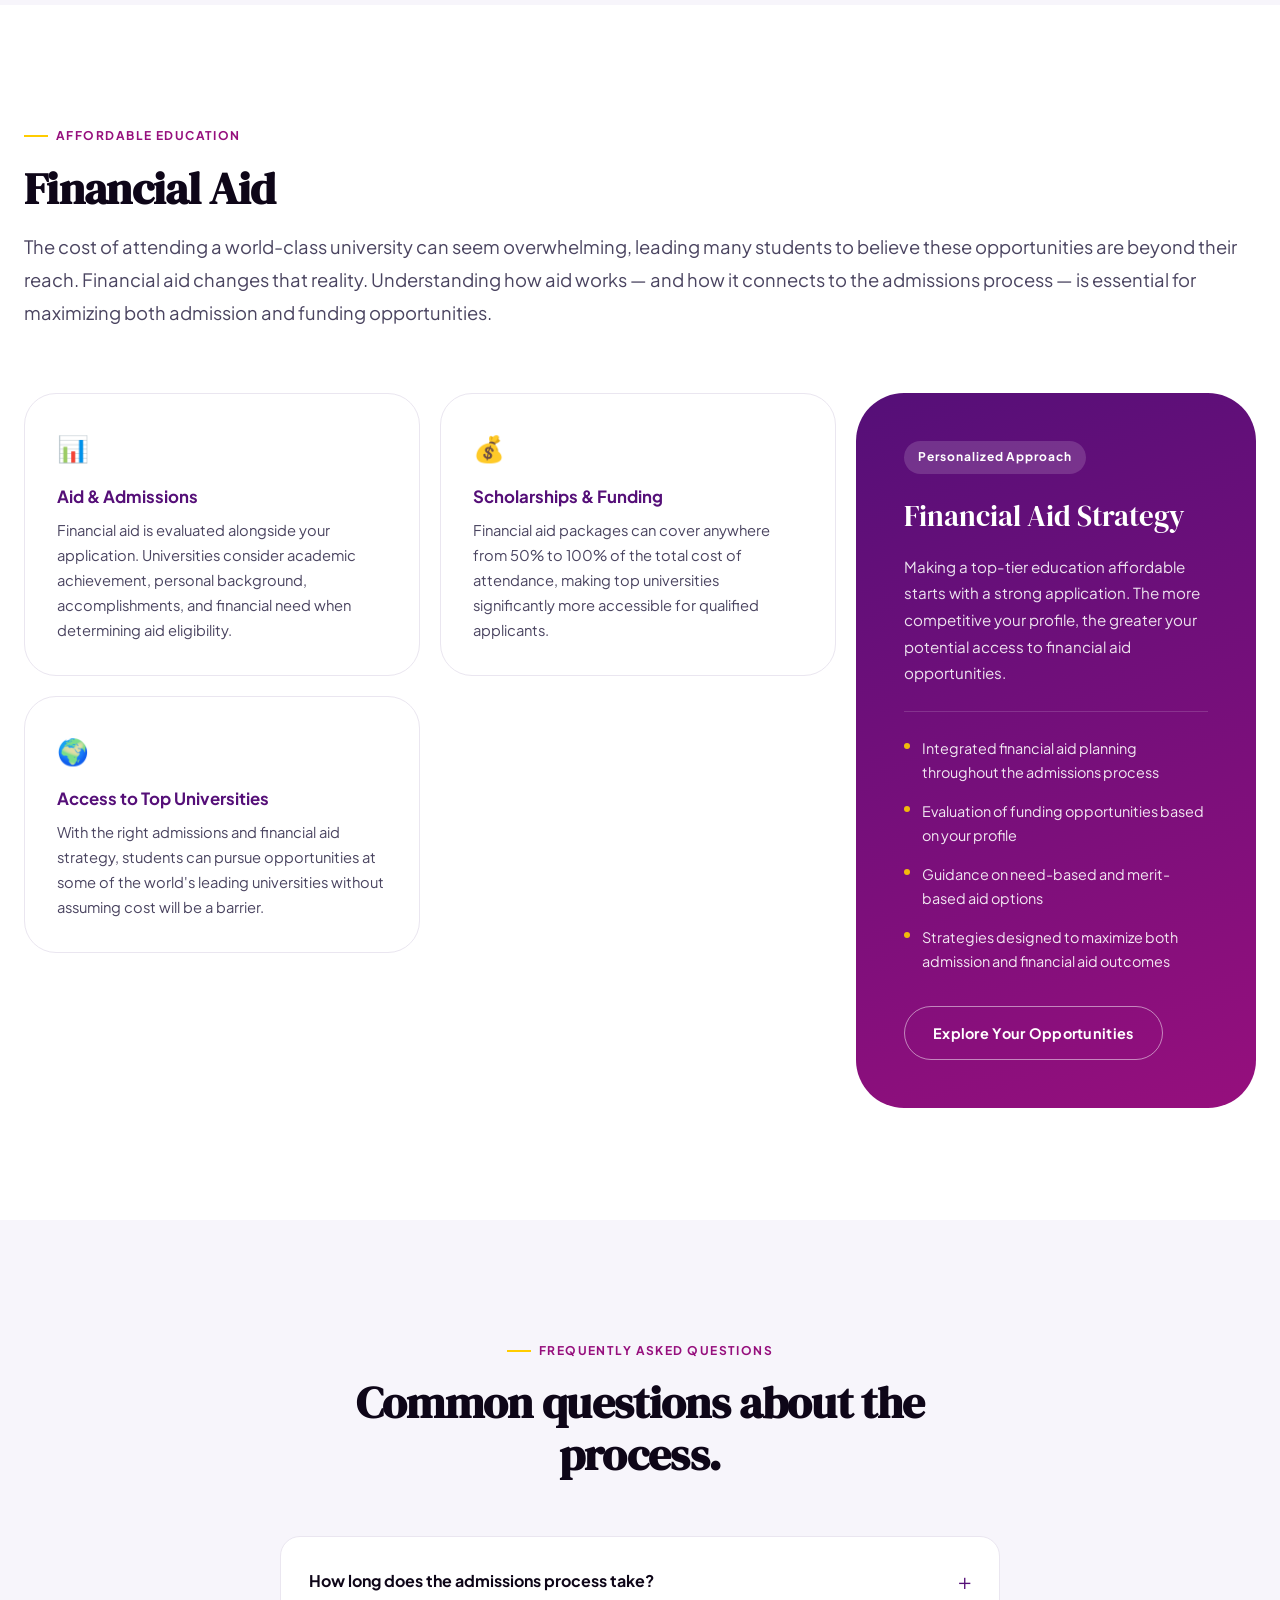
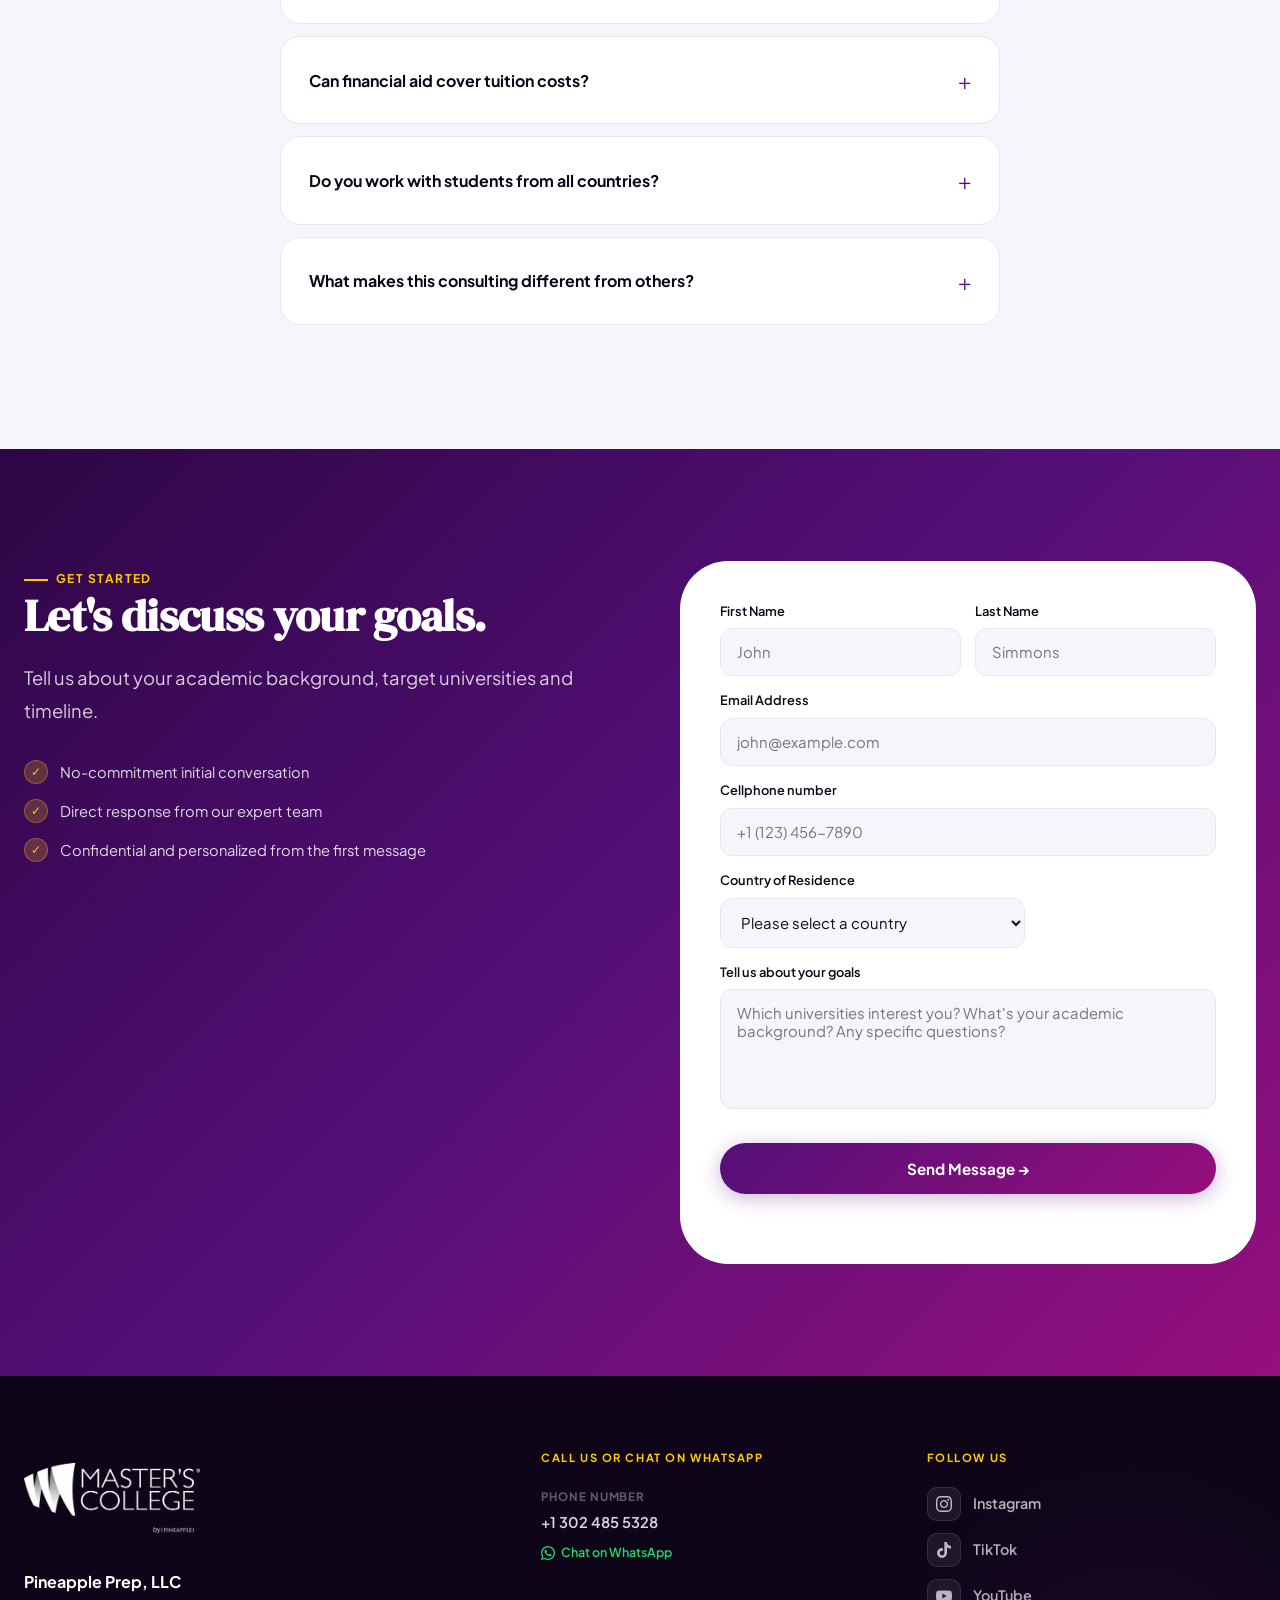
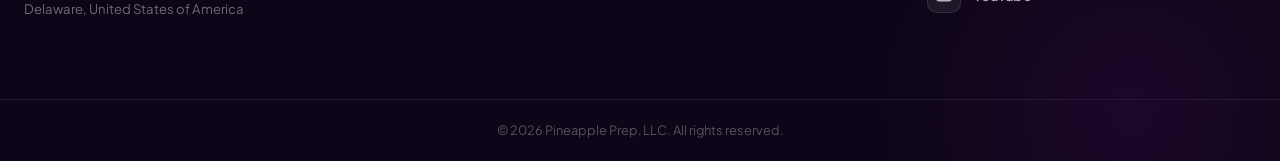
==== commit f0561277: "video añadido en graduate" ====
--- a/graduate.html
+++ b/graduate.html
@@ -914,6 +914,23 @@
               </p>
             </div>
 
+          </div>
+
+          <!-- Success story video (lazy-loaded facade: thumbnail swapped for the YouTube iframe on click, keeps initial page load light) -->
+          <div class="video-showcase">
+            <p class="video-showcase-title">Don't just take our word for it —
+              <em>watch a real student share their acceptance story</em>
+            </p>
+            <div class="video-embed" data-yt-id="8x2EFmdyz3w" role="button" tabindex="0"
+              aria-label="Play video: real student success story">
+              <img class="video-embed-thumb" src="https://i.ytimg.com/vi/8x2EFmdyz3w/hqdefault.jpg"
+                alt="Success story video thumbnail" loading="lazy" width="640" height="360">
+              <span class="video-embed-play" aria-hidden="true">
+                <svg viewBox="0 0 24 24">
+                  <path d="M8 5v14l11-7z" />
+                </svg>
+              </span>
+            </div>
           </div>
         </div>
 
@@ -1677,6 +1694,37 @@
 
   <script src="hero-carousel.js" defer></script>
 
+  <!-- ═══ SUCCESS STORY VIDEO — lazy-load YouTube on click ═══ -->
+  <script>
+    (function () {
+      document.querySelectorAll(".video-embed").forEach(function (wrap) {
+        function loadVideo() {
+          var id = wrap.getAttribute("data-yt-id");
+          if (!id || wrap.querySelector("iframe")) return;
+          var iframe = document.createElement("iframe");
+          var origin = window.location.protocol === "http:" || window.location.protocol === "https:"
+            ? "&origin=" + encodeURIComponent(window.location.origin)
+            : "";
+          iframe.src = "https://www.youtube-nocookie.com/embed/" + id + "?autoplay=1&rel=0" + origin;
+          iframe.referrerPolicy = "strict-origin-when-cross-origin";
+          iframe.title = "Success story video";
+          iframe.allow = "accelerometer; autoplay; clipboard-write; encrypted-media; gyroscope; picture-in-picture";
+          iframe.allowFullscreen = true;
+          iframe.loading = "lazy";
+          wrap.innerHTML = "";
+          wrap.appendChild(iframe);
+        }
+        wrap.addEventListener("click", loadVideo);
+        wrap.addEventListener("keydown", function (e) {
+          if (e.key === "Enter" || e.key === " ") {
+            e.preventDefault();
+            loadVideo();
+          }
+        });
+      });
+    })();
+  </script>
+
   <!-- ═══ CONTACT FORM EMAIL SUBMISSION (Formspree) ══════════ -->
   <style>
     .form-status {
--- a/styles.css
+++ b/styles.css
@@ -2156,6 +2156,127 @@
 
 }
 
+/* ─── Success video showcase ────────────────────────────── */
+.video-showcase {
+  margin: 56px auto 0;
+  max-width: 720px;
+  text-align: center;
+}
+
+.video-showcase-title {
+  font-family: 'DM Serif Display', Georgia, serif;
+  font-size: clamp(1.5rem, 2.4vw, 2rem);
+  line-height: 1.25;
+  letter-spacing: -.01em;
+  color: var(--white);
+  margin: 0 0 28px;
+}
+
+.video-showcase-title em {
+  font-style: normal;
+  color: var(--accent);
+}
+
+.video-embed {
+  position: relative;
+  width: 100%;
+  min-width: 280px;
+  margin: 0 auto;
+  aspect-ratio: 16 / 9;
+  border-radius: var(--r-md);
+  overflow: hidden;
+  cursor: pointer;
+  background: #000;
+  box-shadow: var(--shadow-lg);
+  border: 1px solid rgba(255, 255, 255, .12);
+}
+
+.video-embed-thumb {
+  position: absolute;
+  inset: 0;
+  width: 100%;
+  height: 100%;
+  object-fit: cover;
+  transition: transform .5s var(--ease), filter .5s var(--ease);
+}
+
+.video-embed:hover .video-embed-thumb {
+  transform: scale(1.04);
+  filter: brightness(.75);
+}
+
+.video-embed::after {
+  content: "";
+  position: absolute;
+  inset: 0;
+  background: linear-gradient(180deg, rgba(14, 6, 24, 0) 40%, rgba(14, 6, 24, .55) 100%);
+  pointer-events: none;
+}
+
+.video-embed-play {
+  position: absolute;
+  top: 50%;
+  left: 50%;
+  transform: translate(-50%, -50%);
+  width: 72px;
+  height: 72px;
+  border-radius: 50%;
+  background: var(--accent);
+  display: flex;
+  align-items: center;
+  justify-content: center;
+  box-shadow: 0 8px 28px rgba(0, 0, 0, .35);
+  transition: transform .3s var(--ease), background .3s var(--ease);
+  z-index: 1;
+}
+
+.video-embed-play svg {
+  width: 26px;
+  height: 26px;
+  fill: var(--ink);
+  margin-left: 3px;
+}
+
+.video-embed:hover .video-embed-play {
+  transform: translate(-50%, -50%) scale(1.08);
+  background: var(--accent-dim);
+}
+
+.video-embed:focus-visible {
+  outline: 2px solid var(--accent);
+  outline-offset: 4px;
+}
+
+.video-embed iframe {
+  position: absolute;
+  inset: 0;
+  width: 100%;
+  height: 100%;
+  border: 0;
+}
+
+@media (max-width: 900px) {
+  .video-embed {
+    width: 82%;
+  }
+}
+
+@media (max-width: 560px) {
+  .video-embed {
+    width: 100%;
+  }
+
+  .video-embed-play {
+    width: 60px;
+    height: 60px;
+  }
+
+  .video-embed-play svg {
+    width: 22px;
+    height: 22px;
+  }
+}
+
 .offer-grid {
   display: grid;
   grid-template-columns: repeat(2, 1fr);
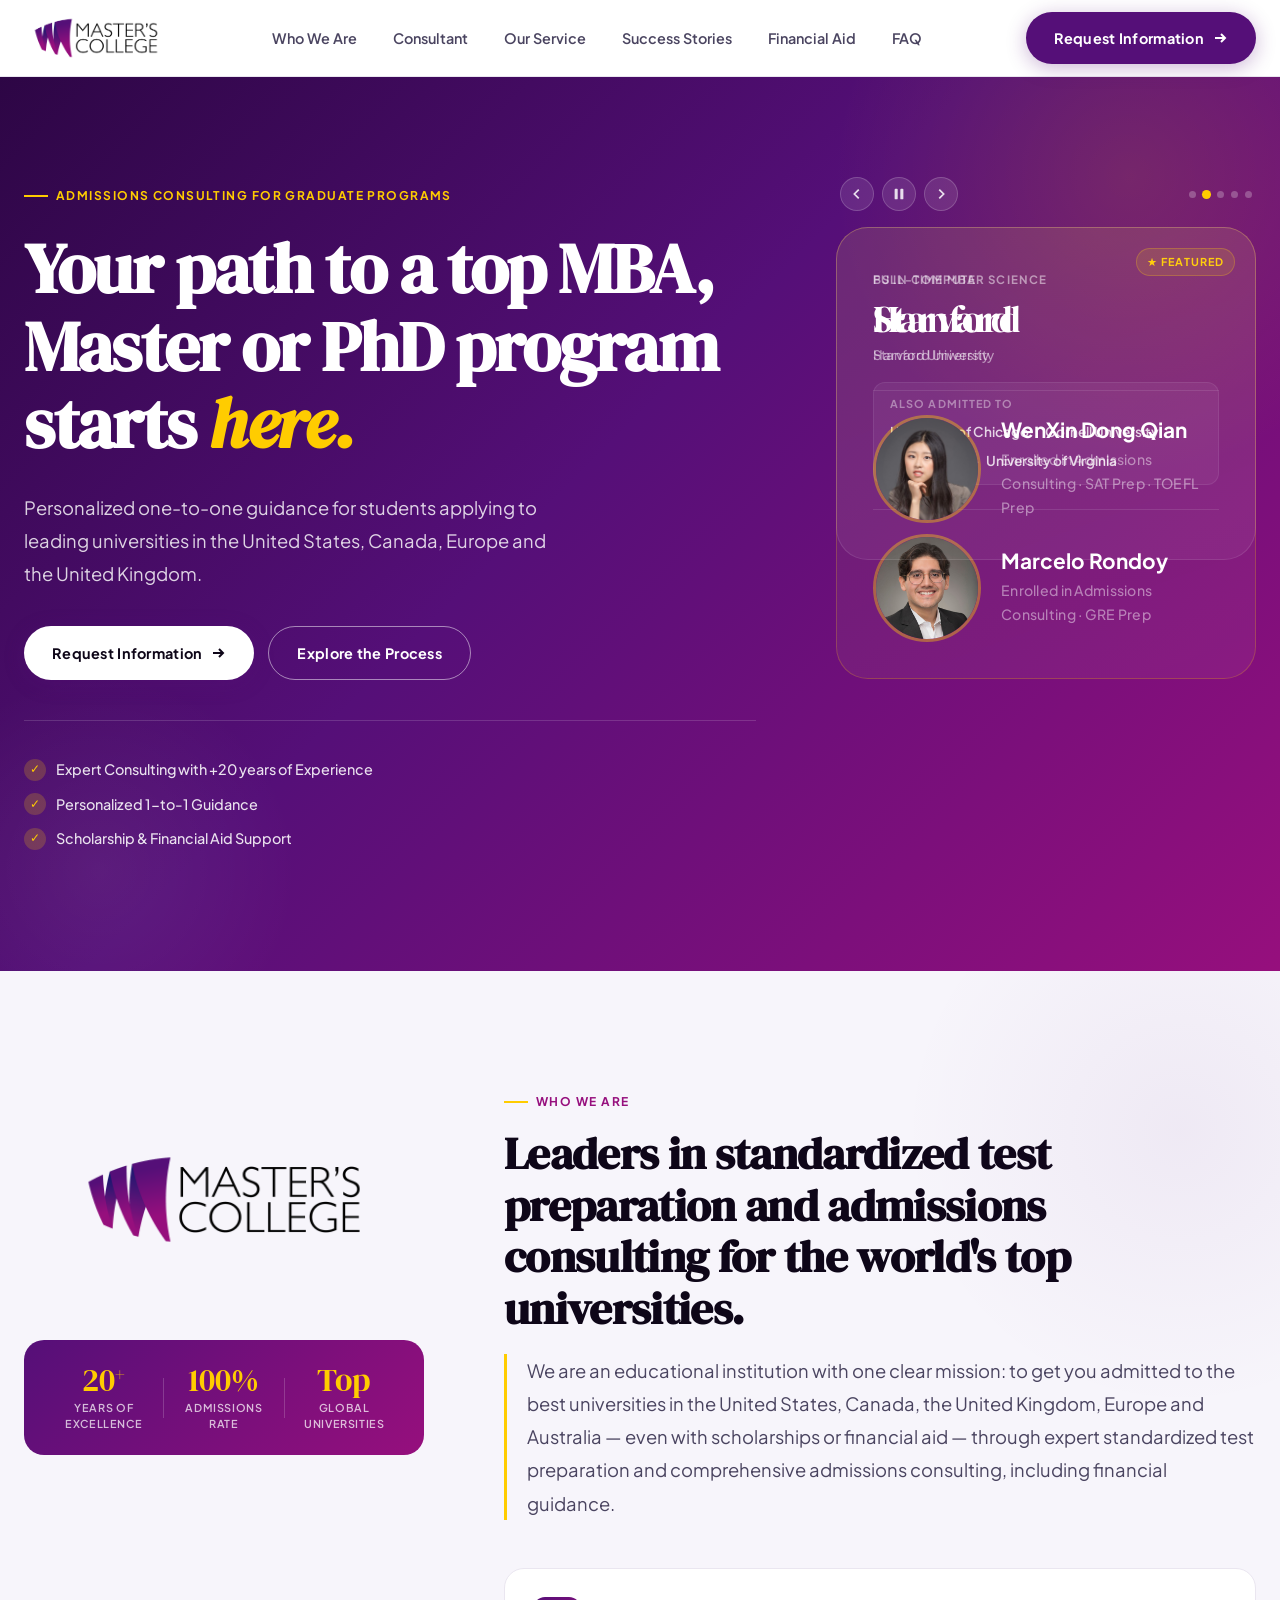
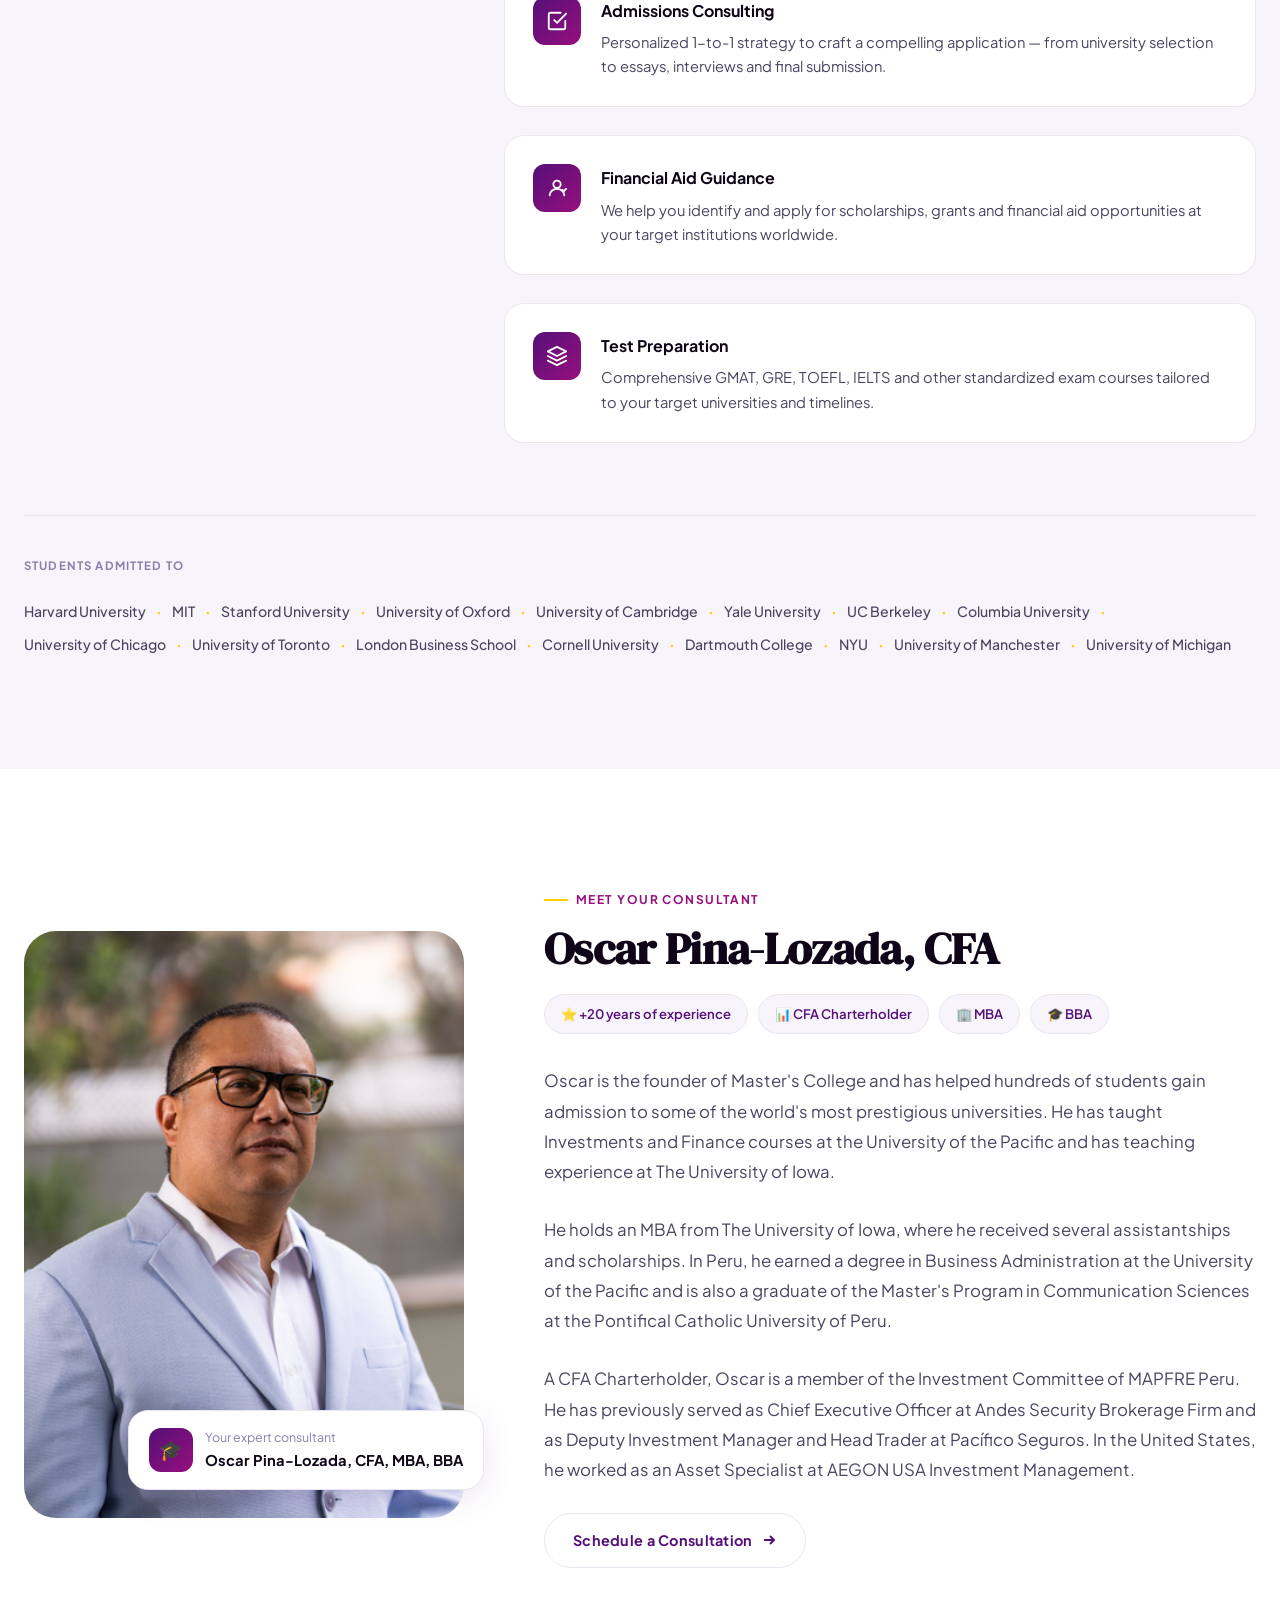
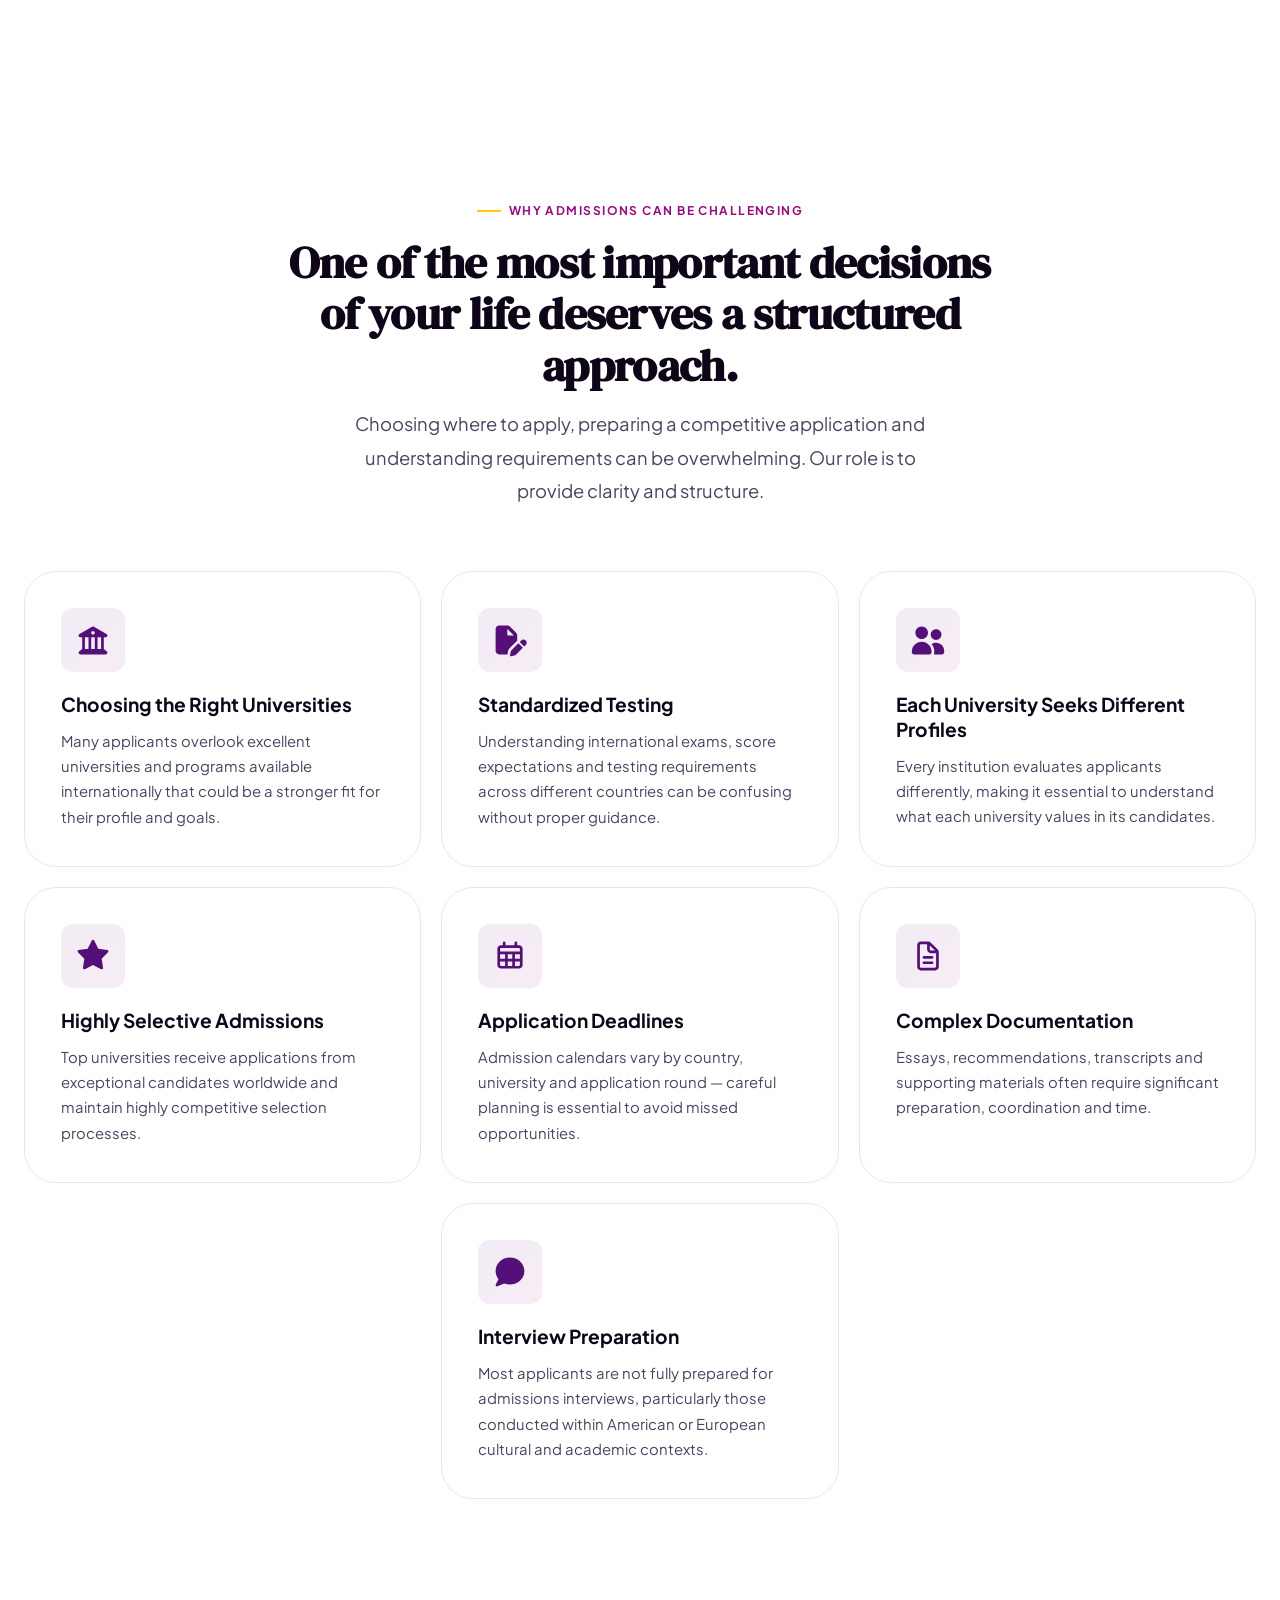
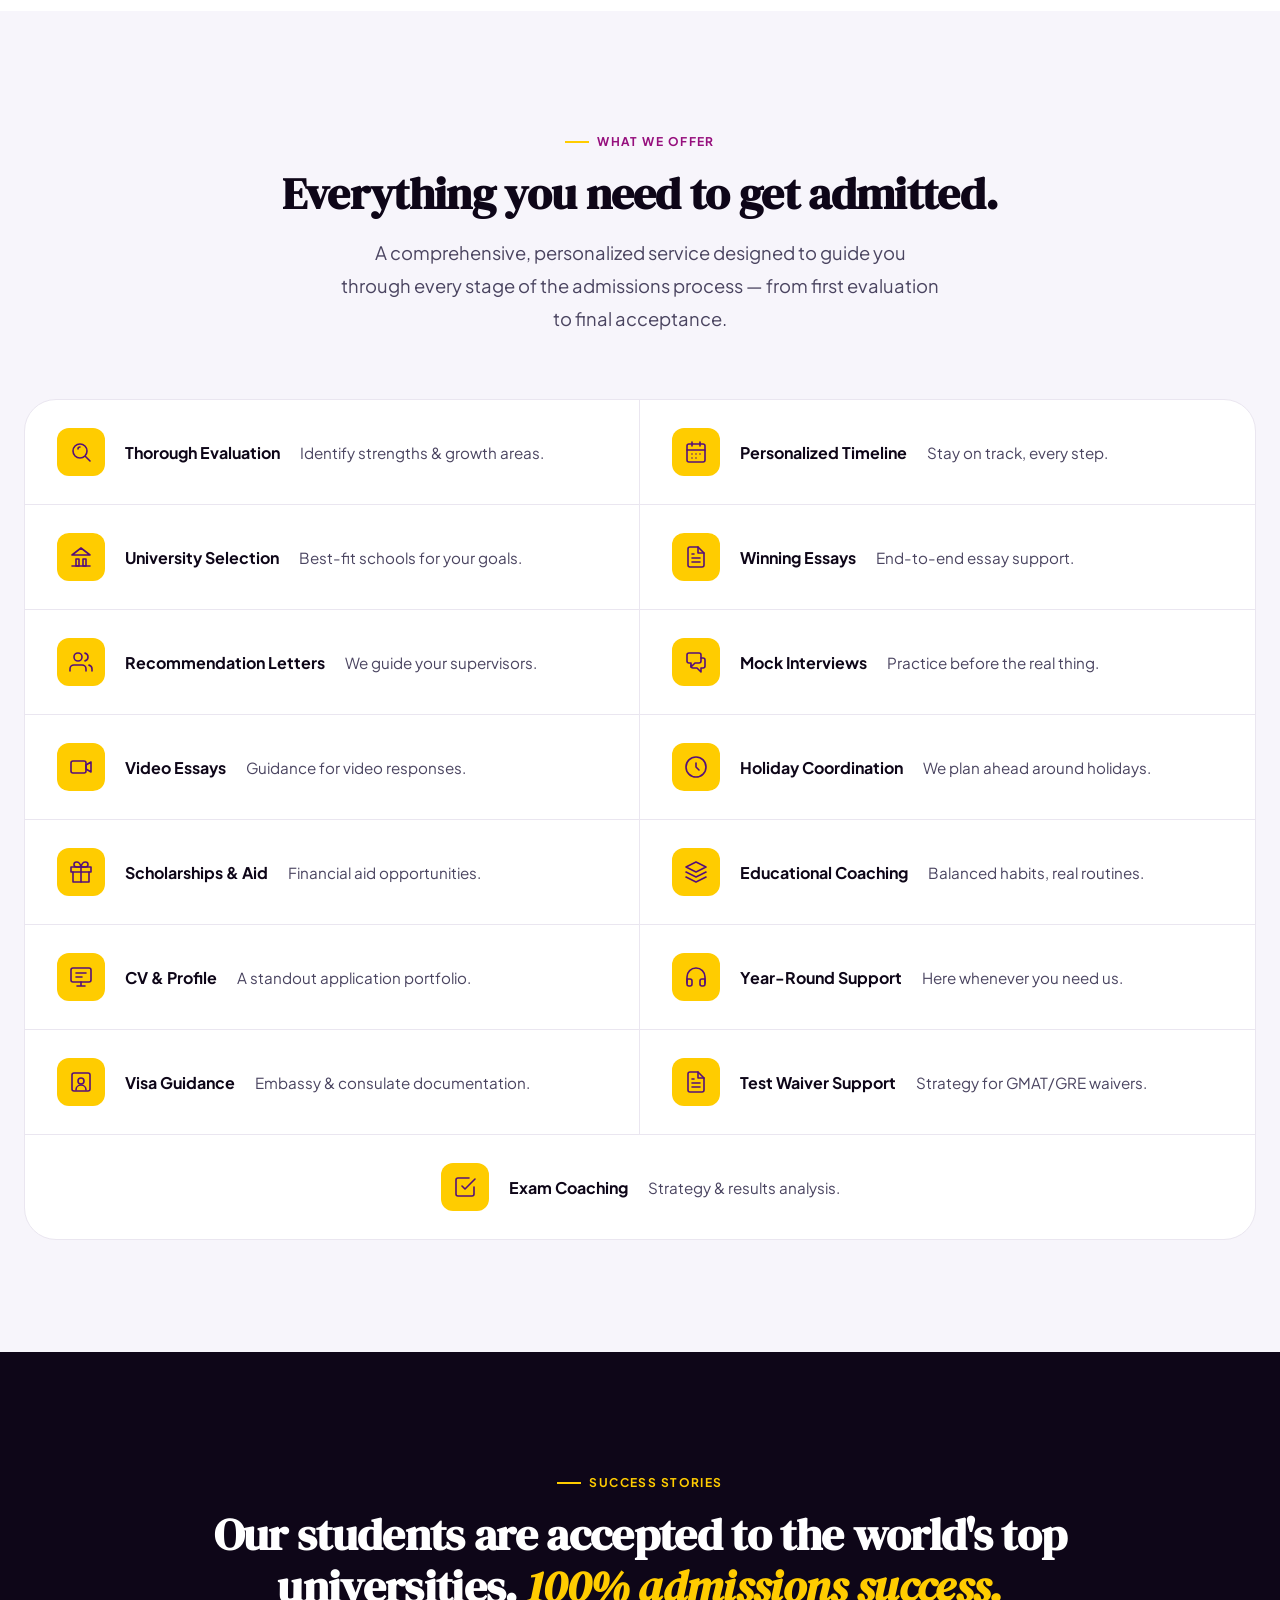
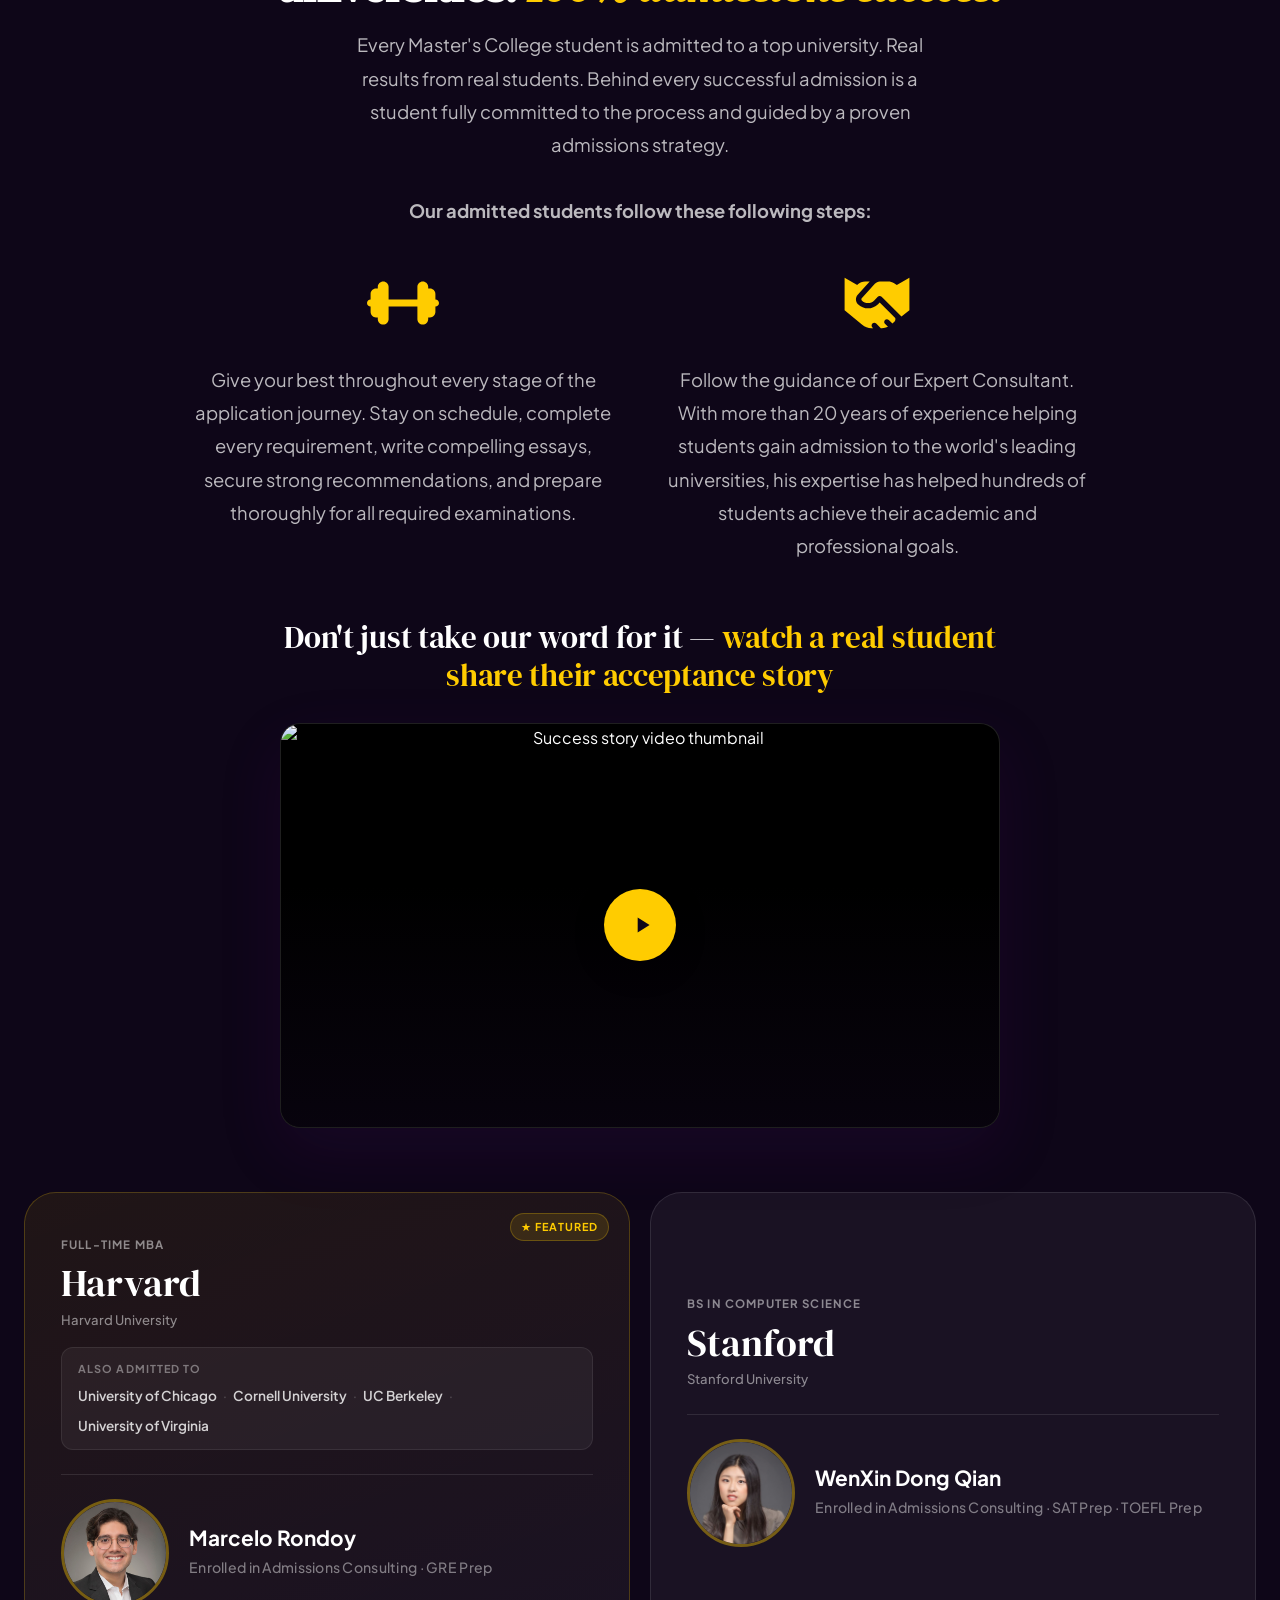
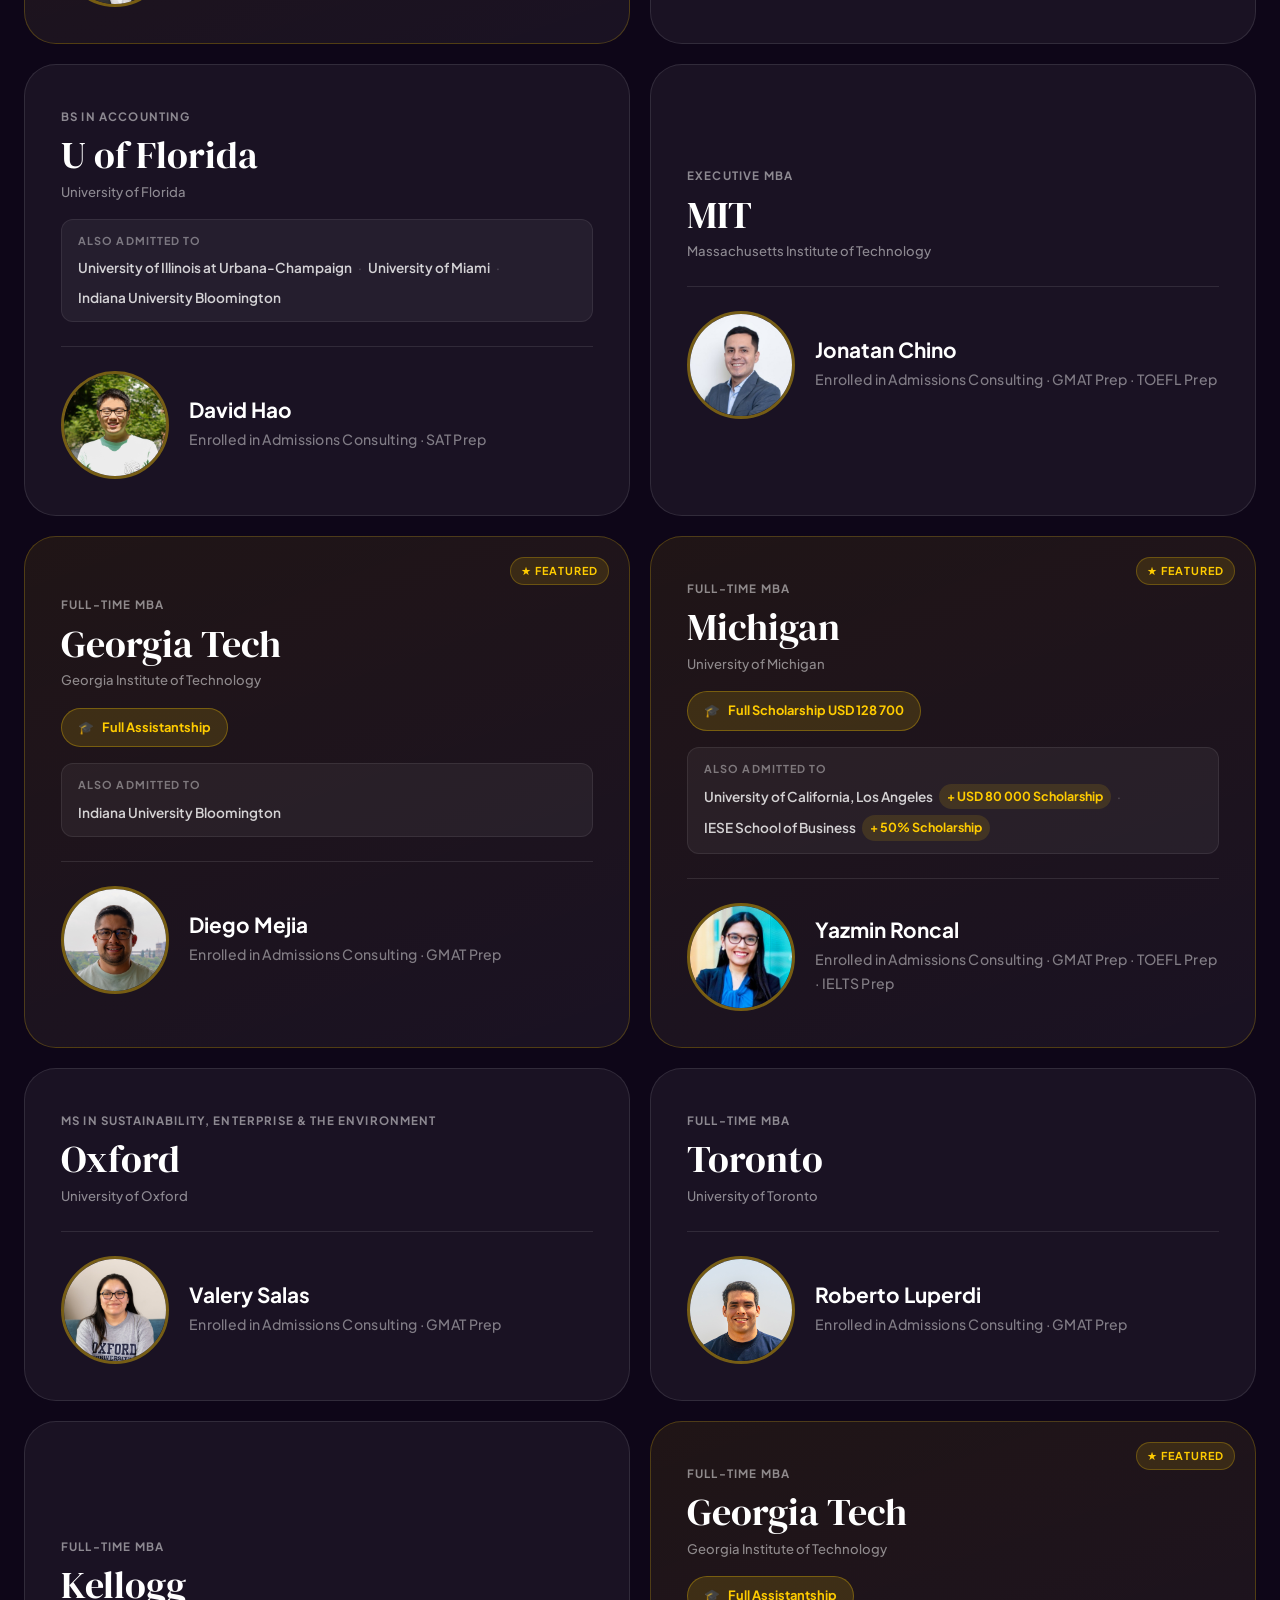
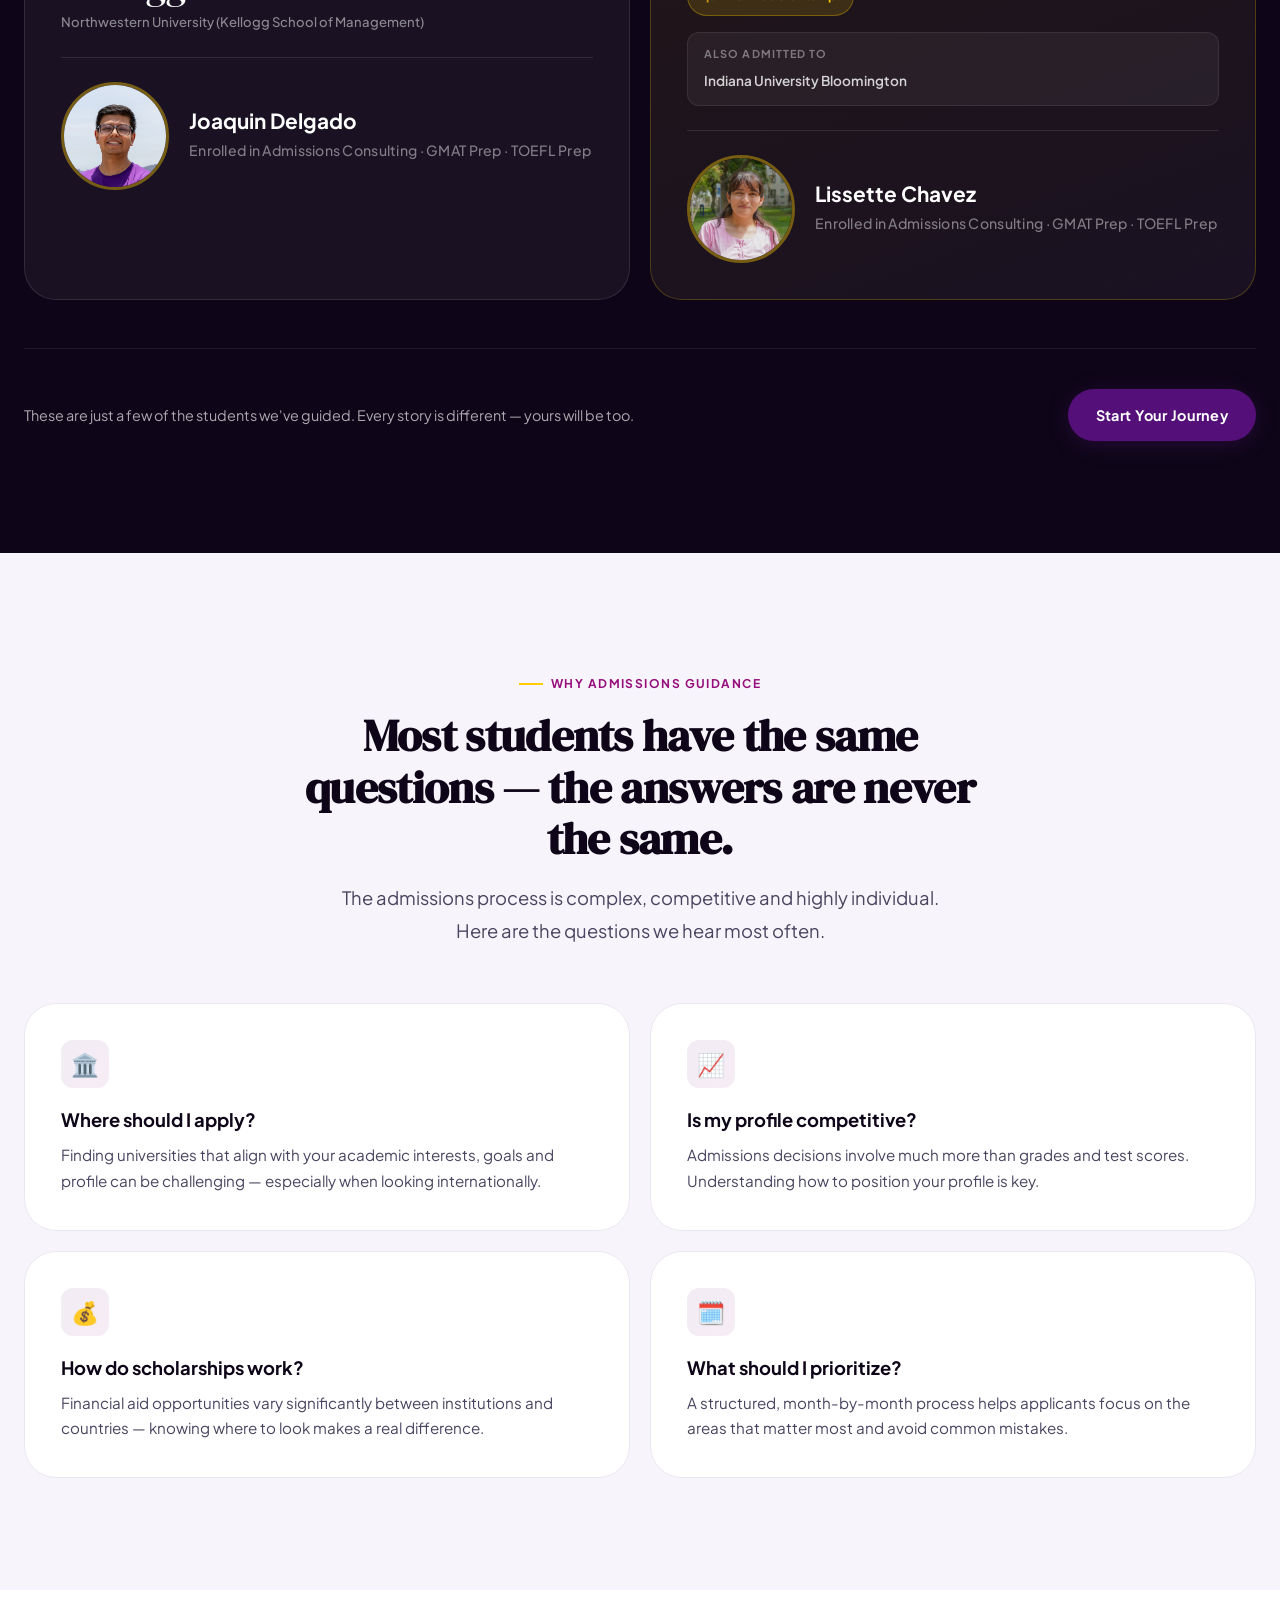
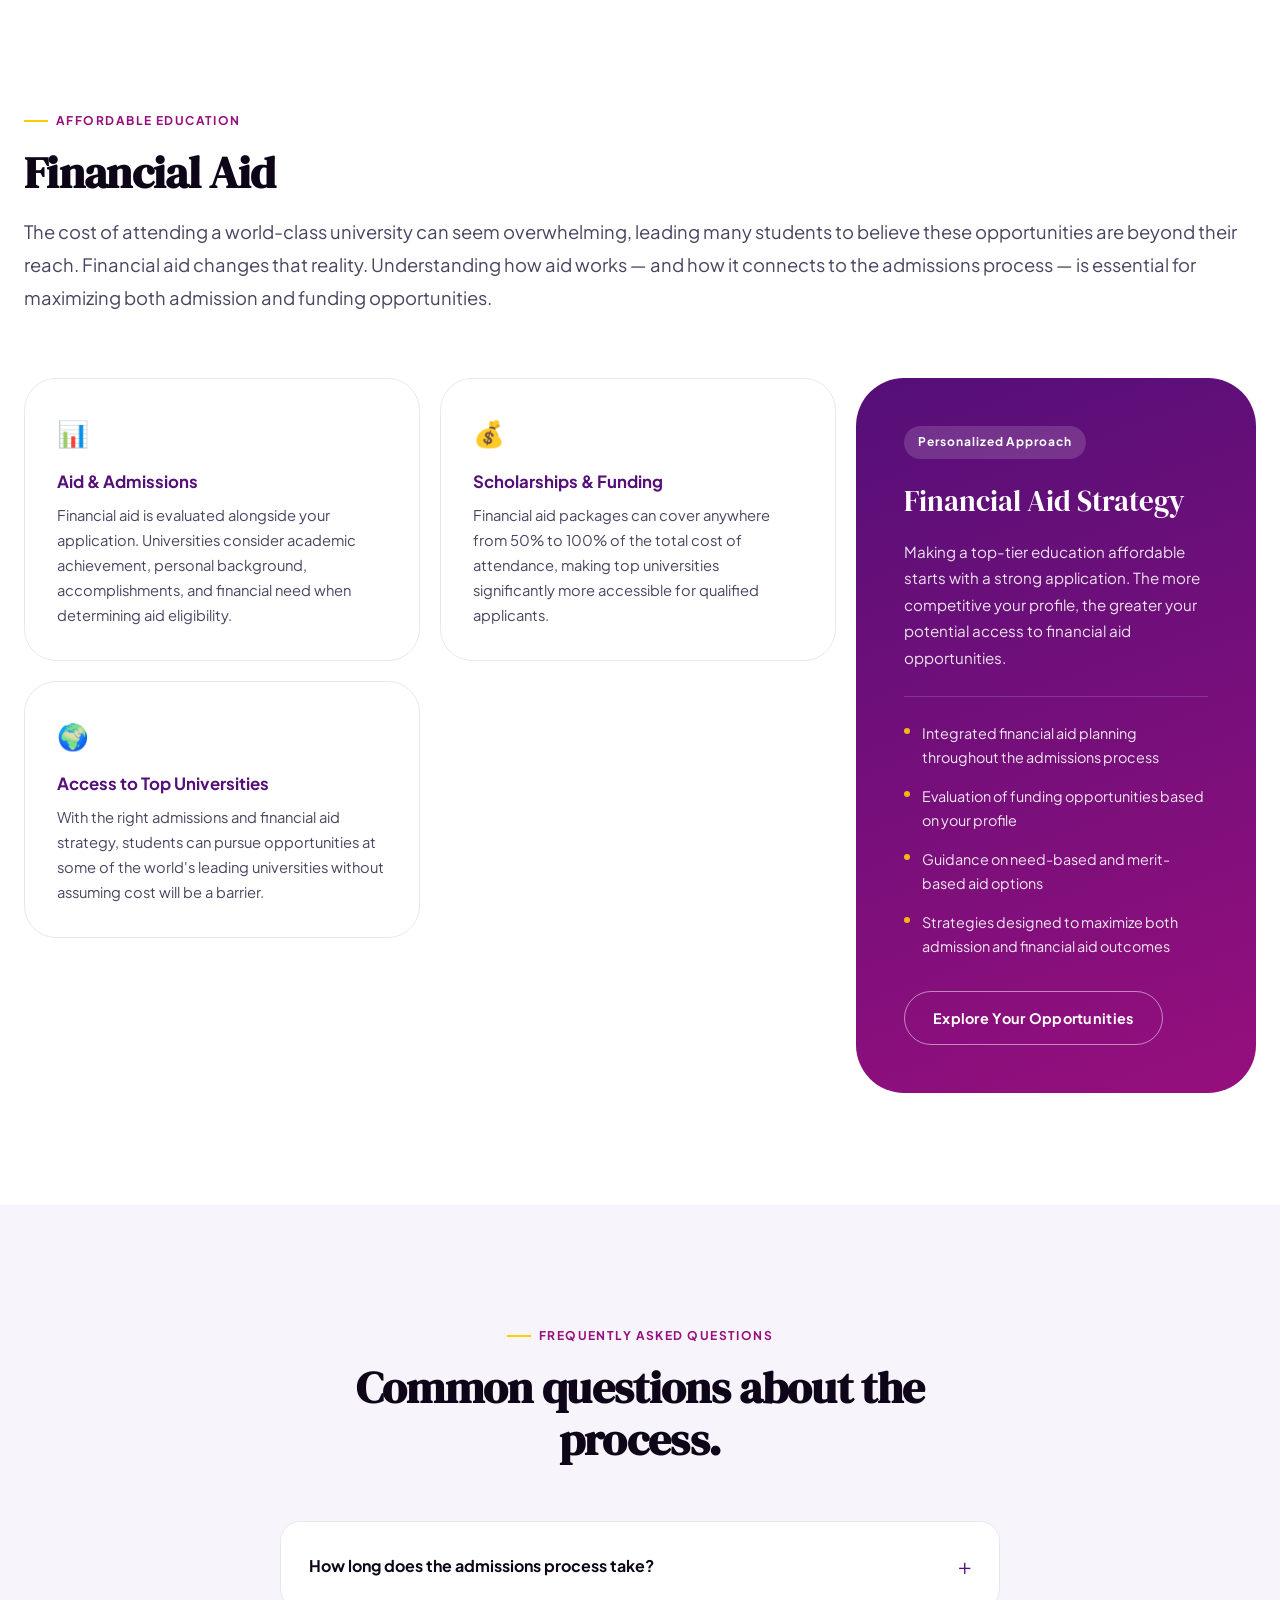
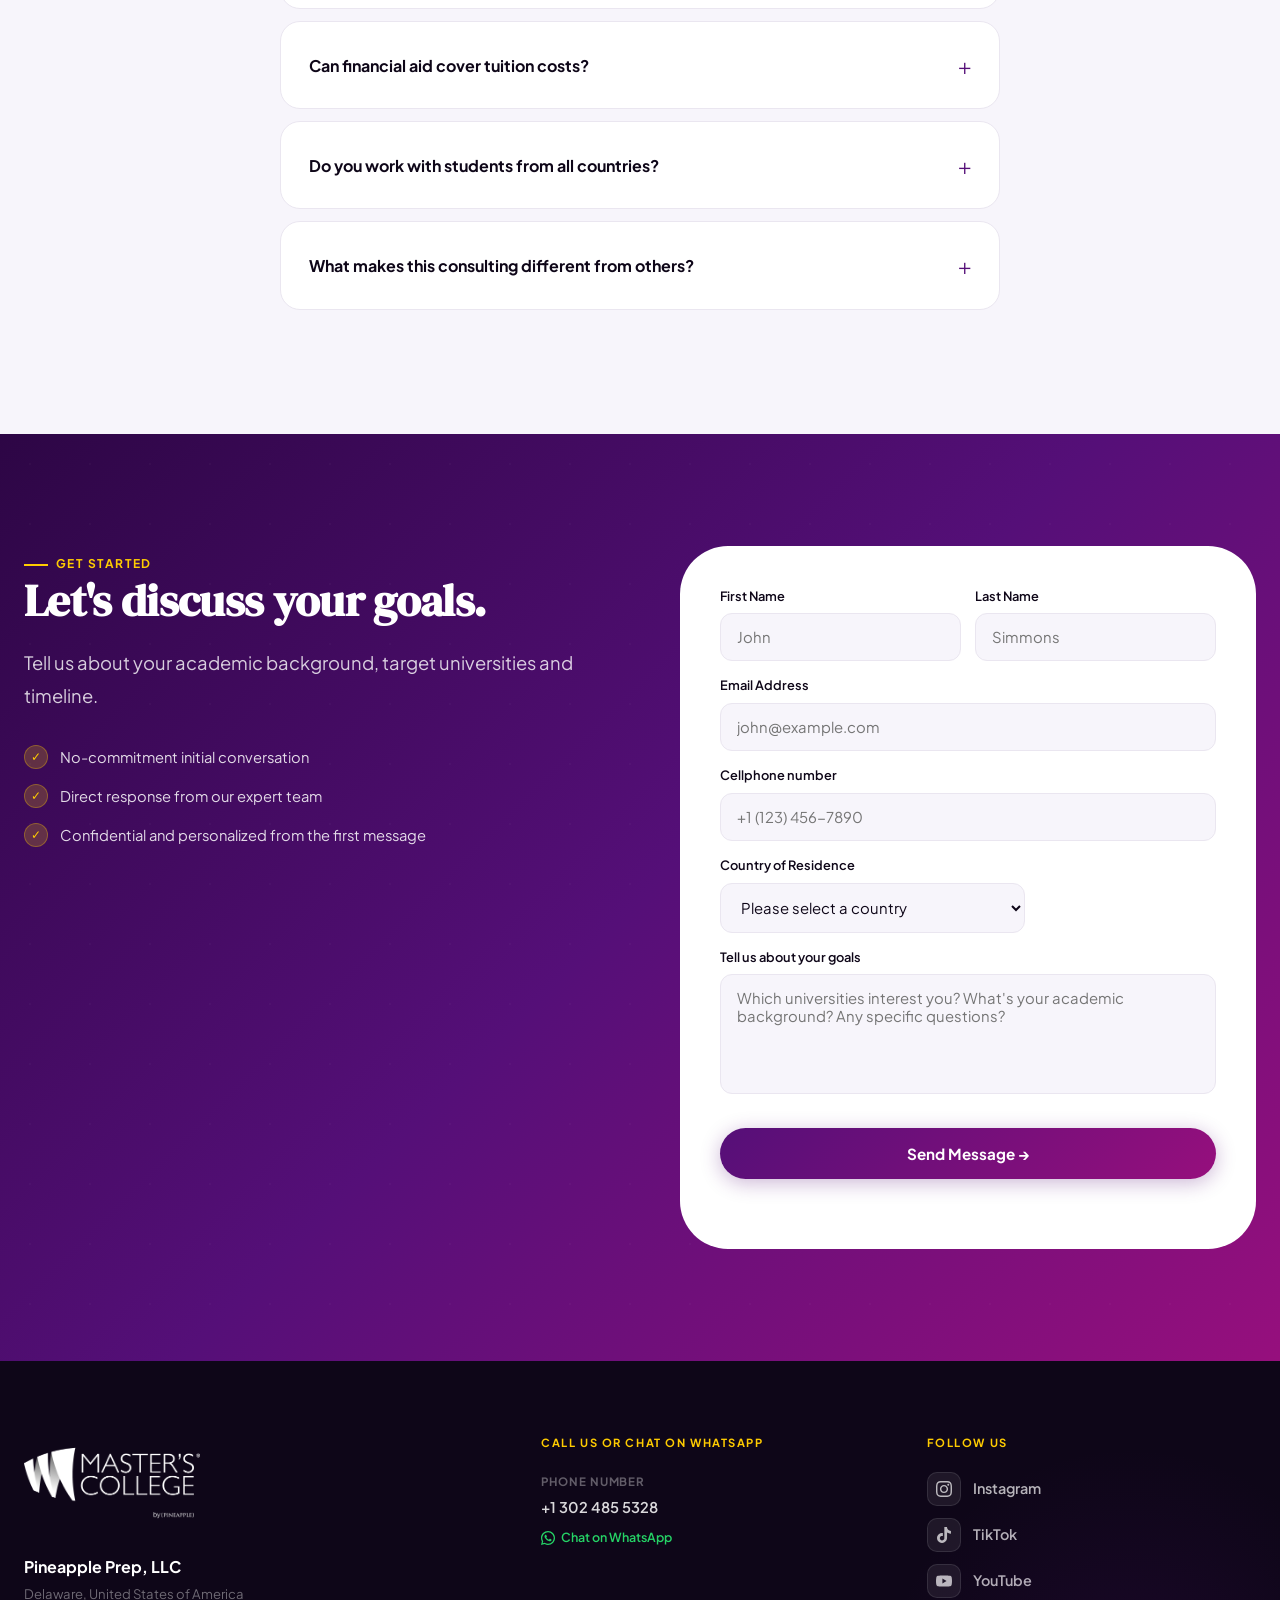
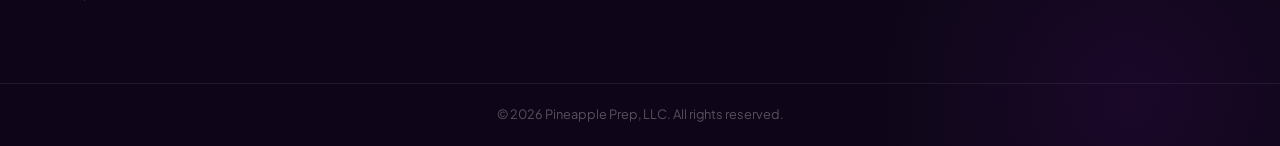
==== commit e7b767e3: "Google tag instalado en graduate" ====
--- a/graduate.html
+++ b/graduate.html
@@ -2,6 +2,15 @@
 <html lang="en">
 
 <head>
+  <!-- Google tag (gtag.js) -->
+  <script async src="https://www.googletagmanager.com/gtag/js?id=AW-11395910967"></script>
+  <script>
+    window.dataLayer = window.dataLayer || [];
+    function gtag() { dataLayer.push(arguments); } 
+    gtag('js', new Date());
+    gtag('config', 'AW-11395910967');
+  </script>
+  <!-- Event snippet for Submit lead form conversion page --> <script> gtag('event', 'conversion', {'send_to': 'AW-11395910967/_yHOCLj208kcELea_7kq'}); </script>
   <meta charset="UTF-8">
   <meta name="viewport" content="width=device-width, initial-scale=1.0">
   <title>Admissions Consulting for Graduate Programs | Master's College</title>
@@ -676,7 +685,8 @@
                 <path d="M9 9a2 2 0 0 1 2-2" />
               </svg>
             </div>
-            <p>We begin with a <b>thorough evaluation</b> to identify your strengths and areas for growth.</p>
+            <h4>Thorough Evaluation</h4>
+            <p>Identify strengths & growth areas.</p>
           </div>
 
           <div class="offer-item">
@@ -689,7 +699,8 @@
                 <path d="M8 14h.01M12 14h.01M16 14h.01M8 18h.01M12 18h.01" />
               </svg>
             </div>
-            <p>We build a <b>personalized application timeline</b> to keep you on track every step of the way.</p>
+            <h4>Personalized Timeline</h4>
+            <p>Stay on track, every step.</p>
           </div>
 
           <div class="offer-item">
@@ -702,7 +713,8 @@
                 <rect x="14" y="14" width="3" height="7" />
               </svg>
             </div>
-            <p>We help you <b>select the universities</b> that are the best fit for your profile and goals.</p>
+            <h4>University Selection</h4>
+            <p>Best-fit schools for your goals.</p>
           </div>
 
           <div class="offer-item">
@@ -714,7 +726,8 @@
                 <path d="M14 2v6h6M16 13H8M16 17H8M10 9H8" />
               </svg>
             </div>
-            <p>We provide a complete, end-to-end solution for <b>crafting winning application essays</b>.</p>
+            <h4>Winning Essays</h4>
+            <p>End-to-end essay support.</p>
           </div>
 
           <div class="offer-item">
@@ -727,8 +740,8 @@
                 <path d="M23 21v-2a4 4 0 0 0-3-3.87M16 3.13a4 4 0 0 1 0 7.75" />
               </svg>
             </div>
-            <p>We support your supervisors in <b>writing recommendation letters</b> that strengthen your application.
-            </p>
+            <h4>Recommendation Letters</h4>
+            <p>We guide your supervisors.</p>
           </div>
 
           <div class="offer-item">
@@ -740,8 +753,8 @@
                 <path d="M15 3H5a2 2 0 0 0-2 2v6a2 2 0 0 0 2 2h2v4l4-4h4a2 2 0 0 0 2-2V5a2 2 0 0 0-2-2z" />
               </svg>
             </div>
-            <p>We conduct <b>mock interviews</b> to prepare you for the admissions interviews required by universities.
-            </p>
+            <h4>Mock Interviews</h4>
+            <p>Practice before the real thing.</p>
           </div>
 
           <div class="offer-item">
@@ -753,7 +766,8 @@
                 <path d="M17 10l5-3v10l-5-3V10z" />
               </svg>
             </div>
-            <p>We guide you through any university that requires <b>video essay responses</b>.</p>
+            <h4>Video Essays</h4>
+            <p>Guidance for video responses.</p>
           </div>
 
           <div class="offer-item">
@@ -765,8 +779,8 @@
                 <path d="M12 8v4l3 3" />
               </svg>
             </div>
-            <p>If your application falls near <b>public holidays</b>, we coordinate in advance to keep everything on
-              track.</p>
+            <h4>Holiday Coordination</h4>
+            <p>We plan ahead around holidays.</p>
           </div>
 
           <div class="offer-item">
@@ -781,7 +795,8 @@
                 <path d="M12 7h4.5a2.5 2.5 0 0 0 0-5C13 2 12 7 12 7z" />
               </svg>
             </div>
-            <p>We guide you through <b>scholarship applications and financial aid opportunities.</b></p>
+            <h4>Scholarships & Aid</h4>
+            <p>Financial aid opportunities.</p>
           </div>
 
           <div class="offer-item">
@@ -794,7 +809,8 @@
                 <path d="M2 12l10 5 10-5" />
               </svg>
             </div>
-            <p>Through <b>Educational Coaching</b>, we help you build balanced habits and productive routines.</p>
+            <h4>Educational Coaching</h4>
+            <p>Balanced habits, real routines.</p>
           </div>
 
           <div class="offer-item">
@@ -807,7 +823,8 @@
                 <path d="M7 8h10M7 12h6" />
               </svg>
             </div>
-            <p>We help you <b>build your CV and extracurricular profile</b> as part of your application portfolio.</p>
+            <h4>CV & Profile</h4>
+            <p>A standout application portfolio.</p>
           </div>
 
           <div class="offer-item">
@@ -820,7 +837,8 @@
                 <path d="M3 19a2 2 0 0 0 2 2h1a2 2 0 0 0 2-2v-3a2 2 0 0 0-2-2H3v5z" />
               </svg>
             </div>
-            <p><b>Permanent support throughout the entire year,</b> whenever you need it.</p>
+            <h4>Year-Round Support</h4>
+            <p>Here whenever you need us.</p>
           </div>
 
           <div class="offer-item">
@@ -833,7 +851,8 @@
                 <path d="M7 20c0-2.8 2.2-5 5-5s5 2.2 5 5" />
               </svg>
             </div>
-            <p>We advise you on <b>student visa documentation</b> for the corresponding embassy or consulate.</p>
+            <h4>Visa Guidance</h4>
+            <p>Embassy & consulate documentation.</p>
           </div>
 
           <div class="offer-item">
@@ -845,7 +864,8 @@
                 <path d="M14 2v6h6M16 13H8M16 17H8M10 9H8" />
               </svg>
             </div>
-            <p>Includes strategy development and essay support for <b>GMAT or GRE test waiver applications.</b></p>
+            <h4>Test Waiver Support</h4>
+            <p>Strategy for GMAT/GRE waivers.</p>
           </div>
 
           <div class="offer-item">
@@ -857,7 +877,8 @@
                 <path d="M21 12v7a2 2 0 0 1-2 2H5a2 2 0 0 1-2-2V5a2 2 0 0 1 2-2h11" />
               </svg>
             </div>
-            <p>Includes <b>strategic advising, results analysis, and coaching</b> for standardized exams.</p>
+            <h4>Exam Coaching</h4>
+            <p>Strategy & results analysis.</p>
           </div>
 
         </div>
@@ -1371,11 +1392,13 @@
             <div class="form-row">
               <div class="form-field">
                 <label for="first-name">First Name</label>
-                <input type="text" id="first-name" name="first_name" placeholder="John" autocomplete="given-name" required>
+                <input type="text" id="first-name" name="first_name" placeholder="John" autocomplete="given-name"
+                  required>
               </div>
               <div class="form-field">
                 <label for="last-name">Last Name</label>
-                <input type="text" id="last-name" name="last_name" placeholder="Simmons" autocomplete="family-name" required>
+                <input type="text" id="last-name" name="last_name" placeholder="Simmons" autocomplete="family-name"
+                  required>
               </div>
             </div>
             <div class="form-full form-field">
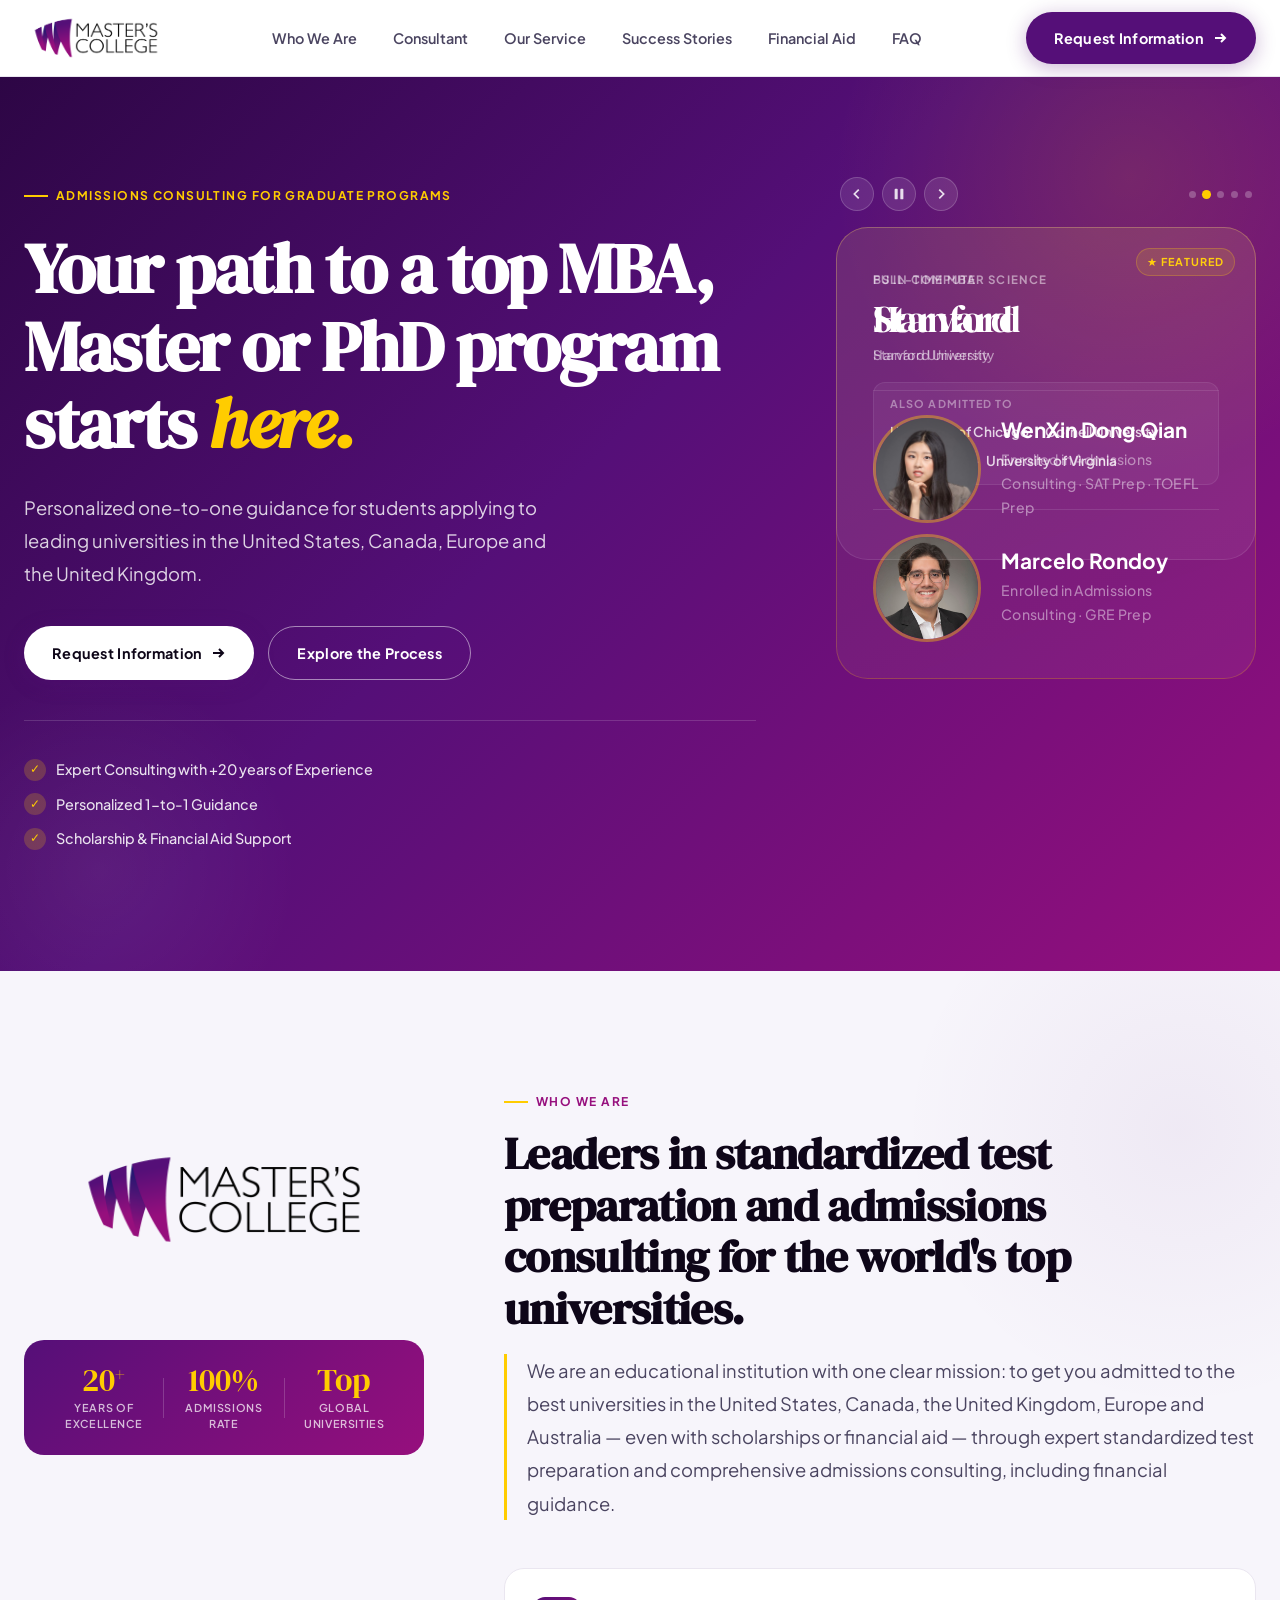
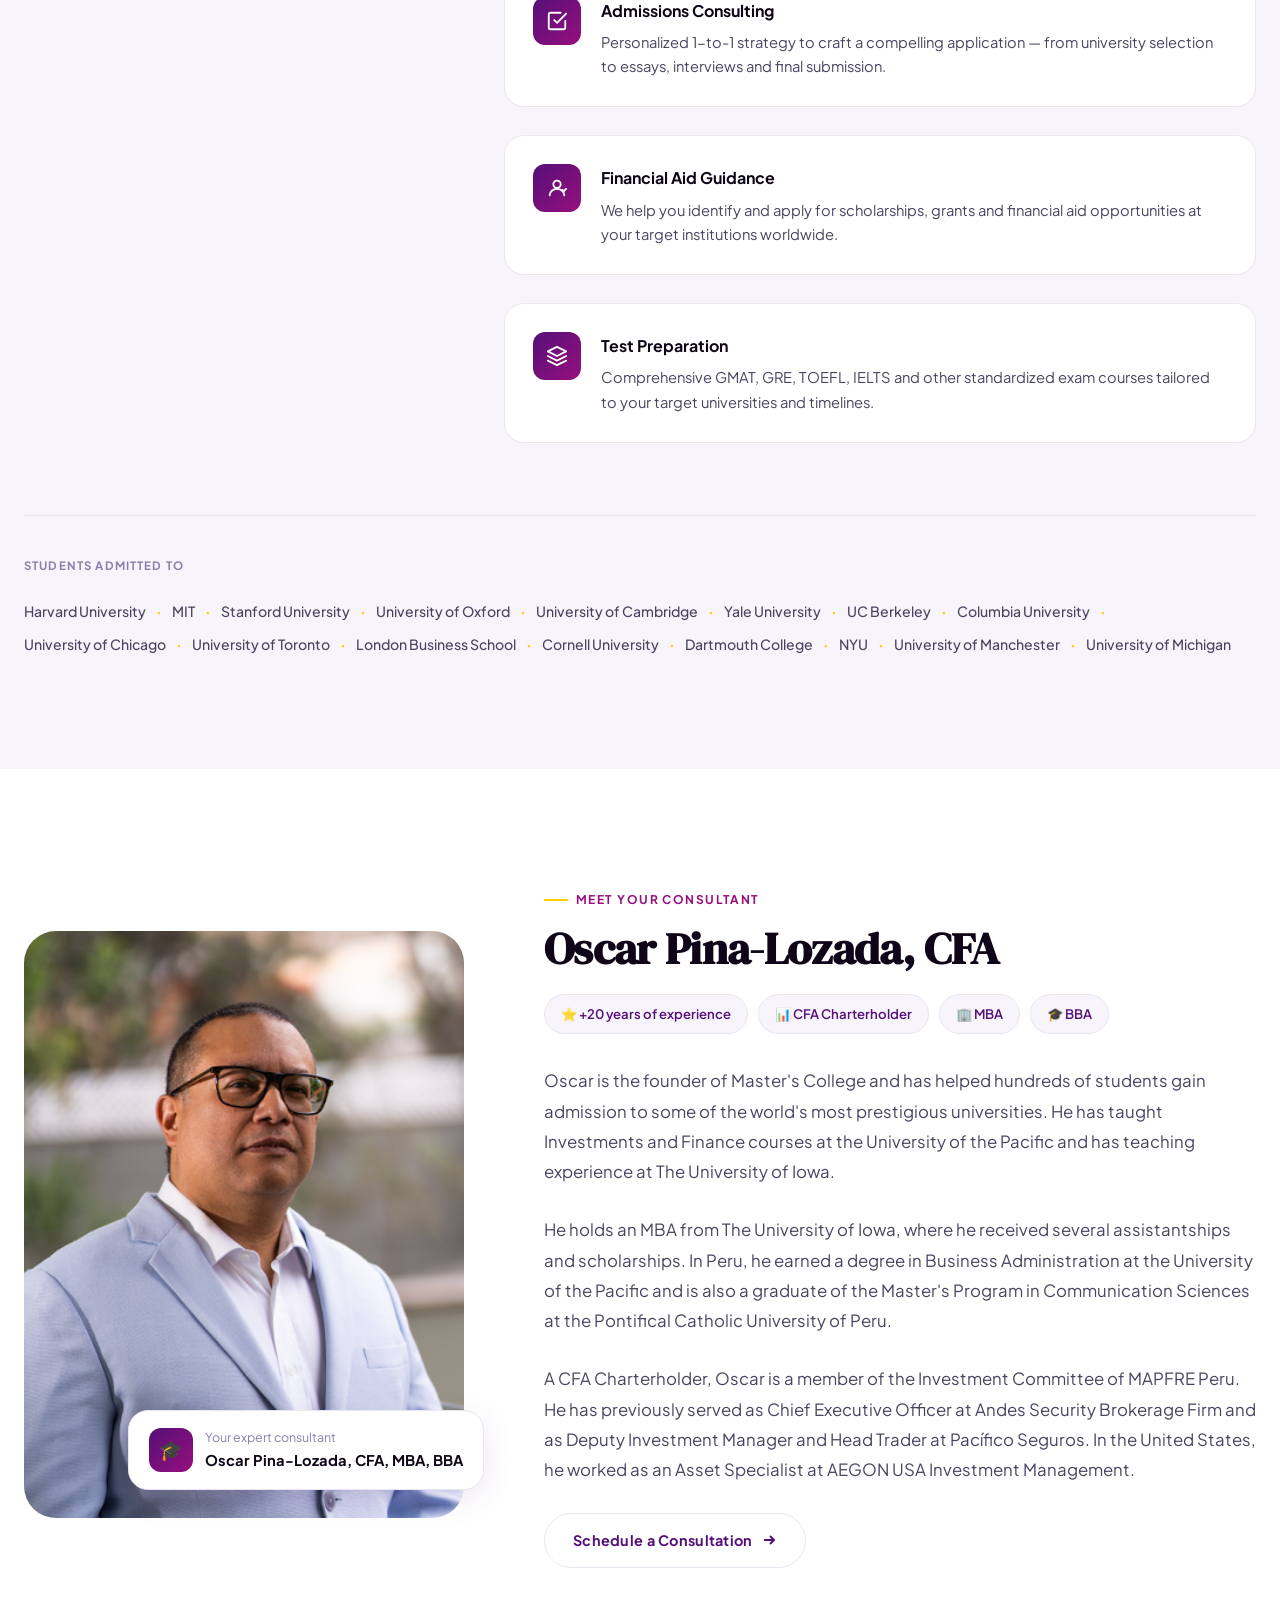
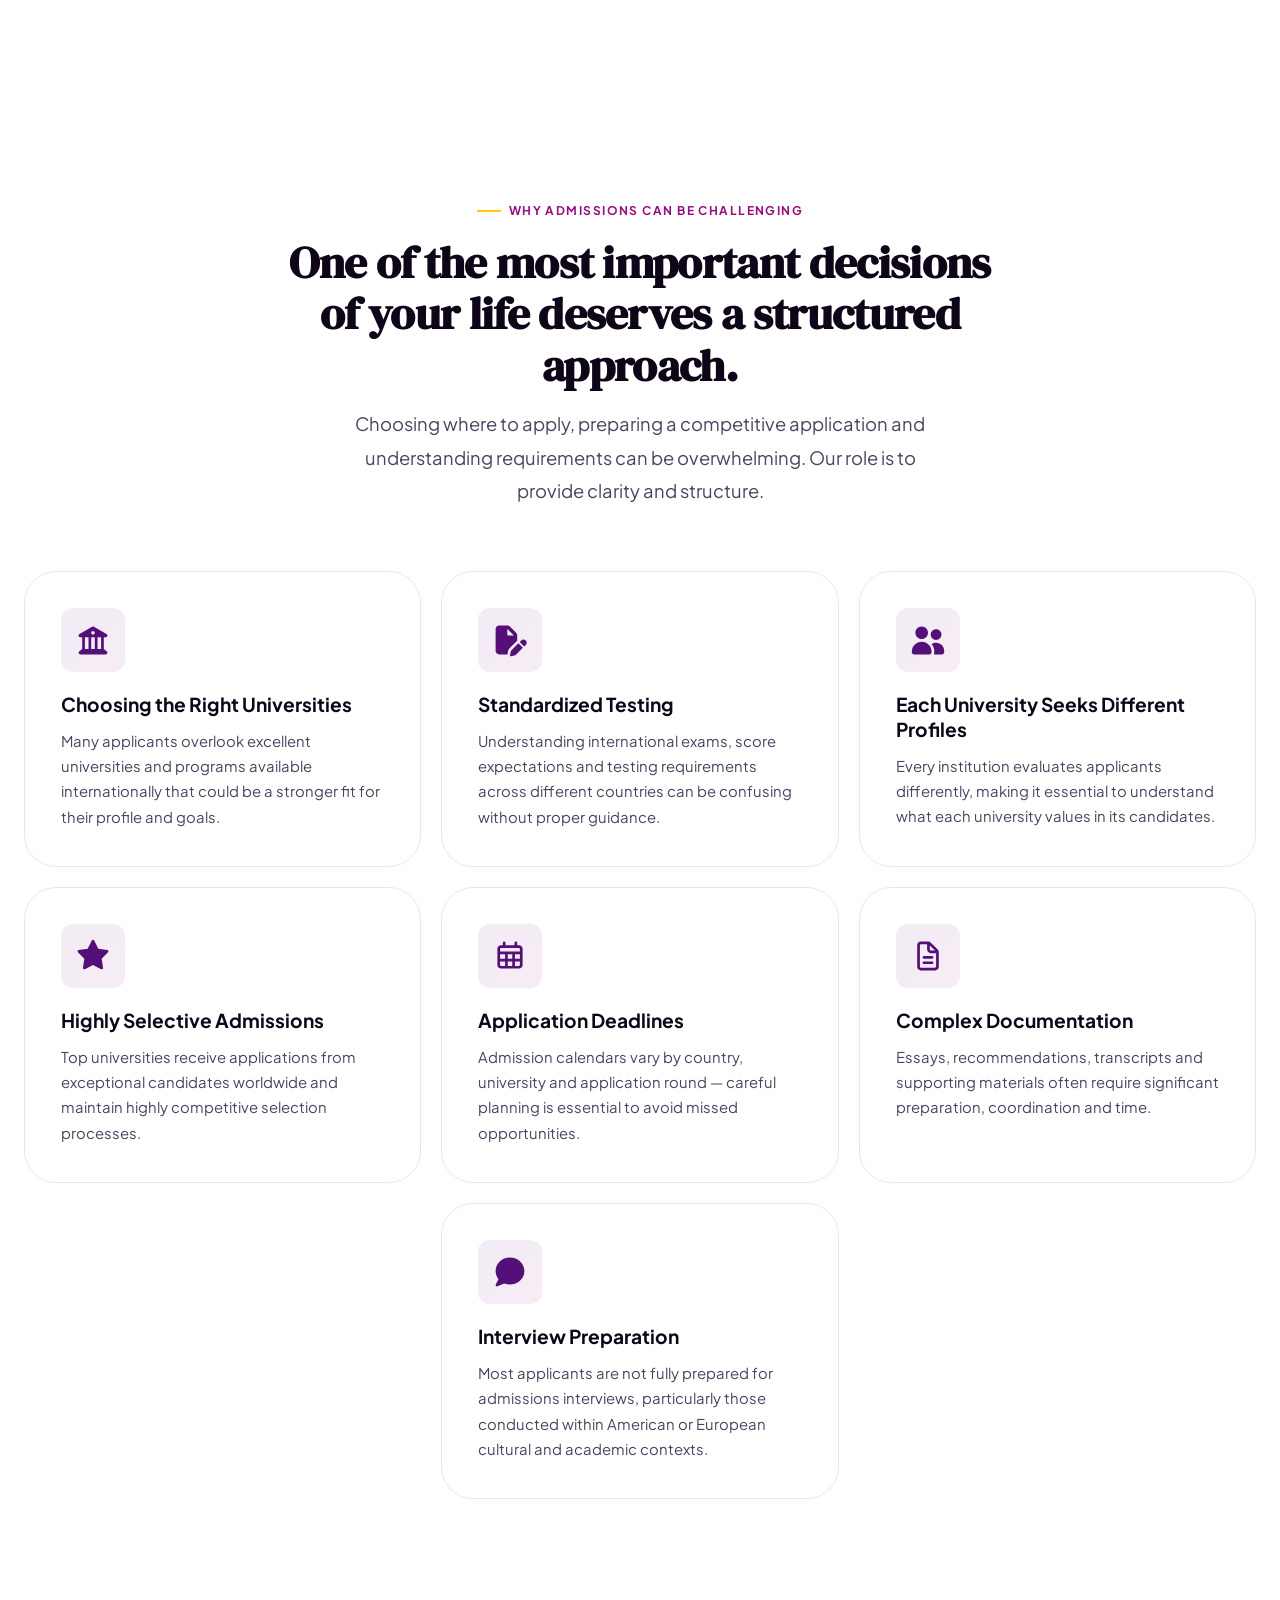
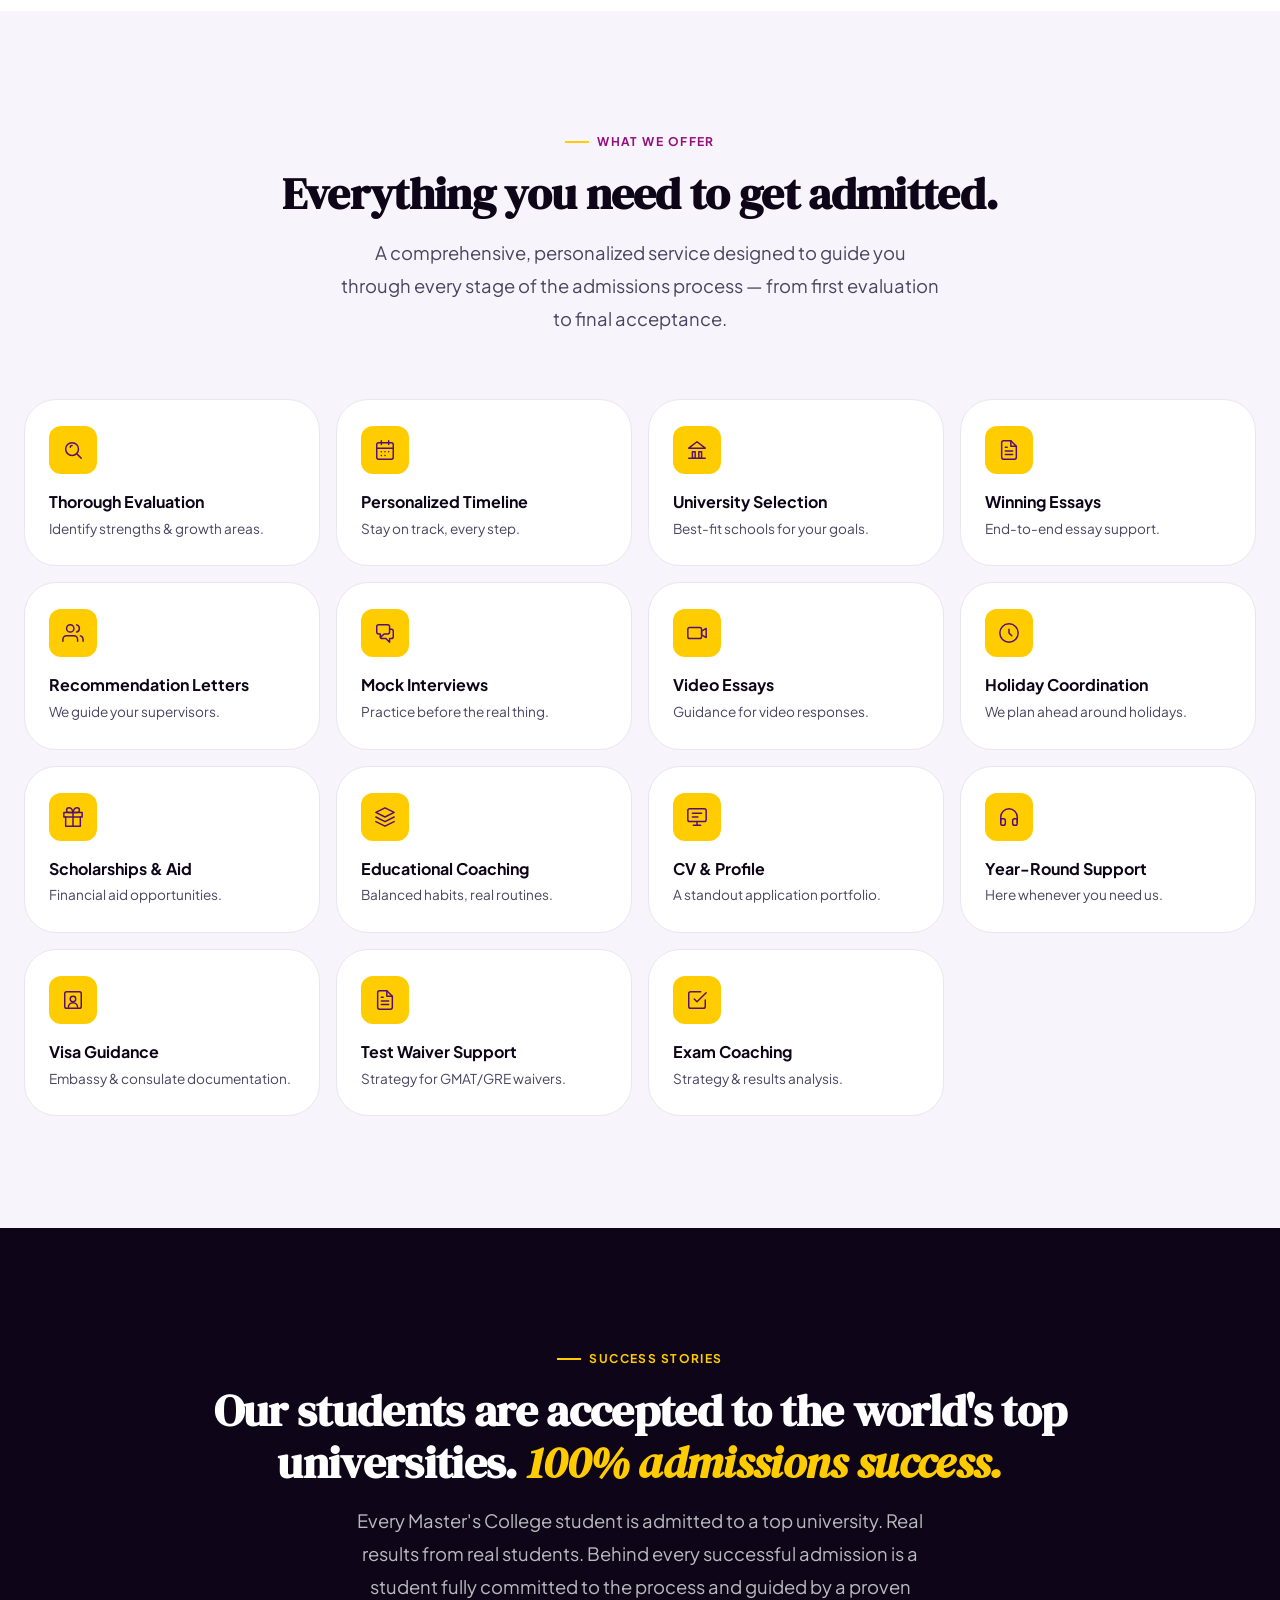
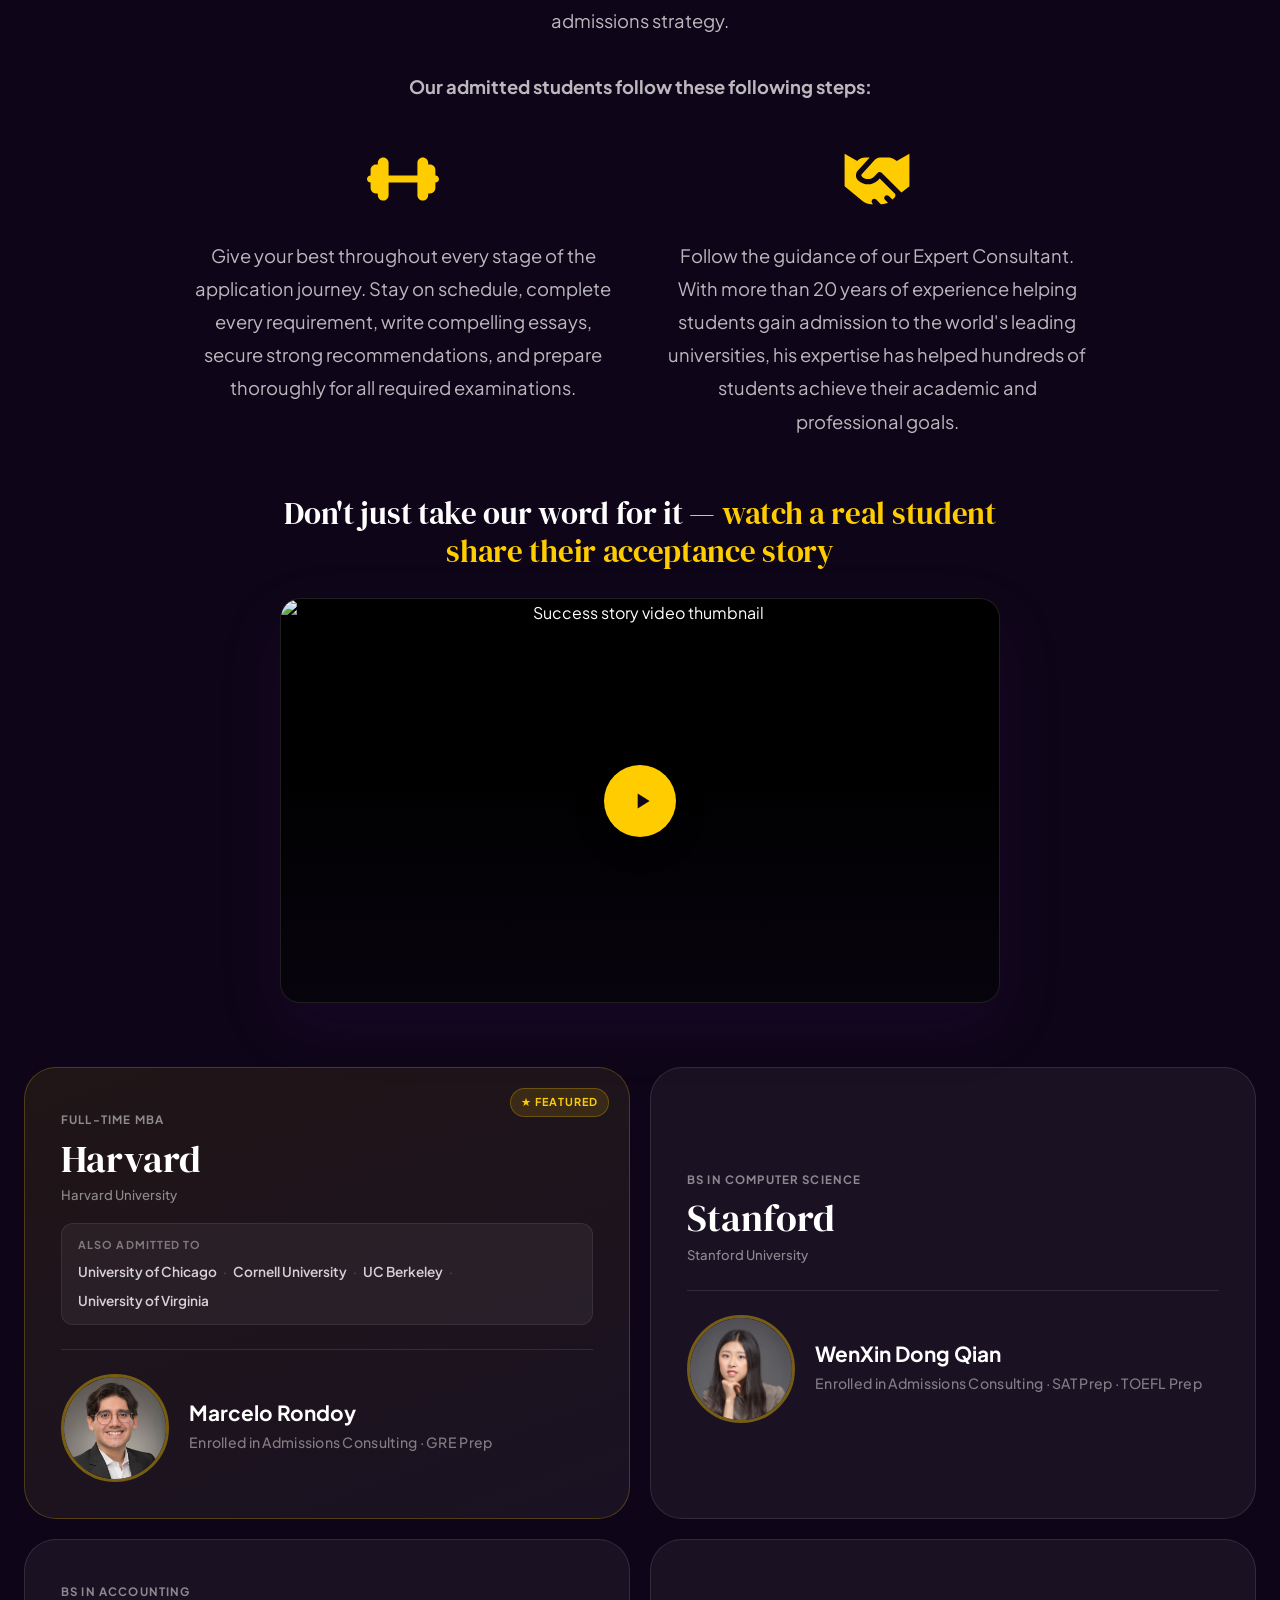
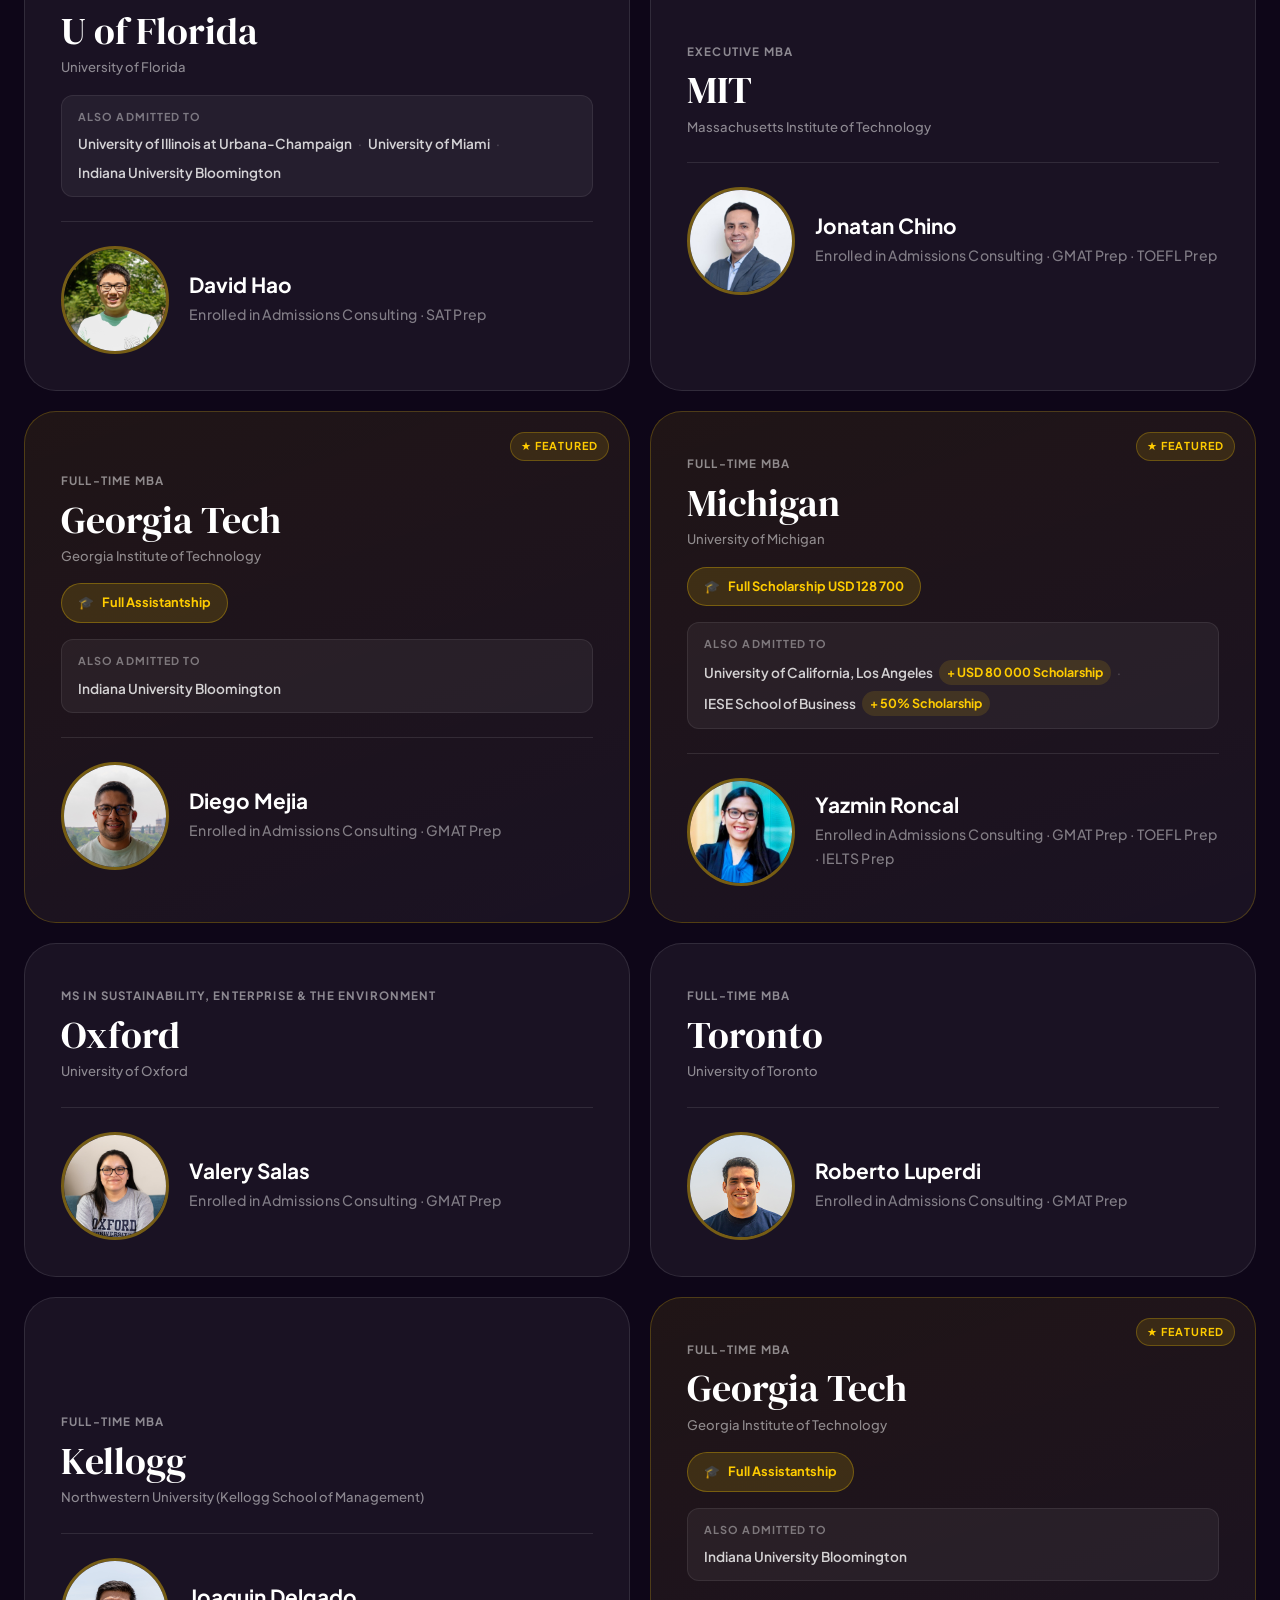
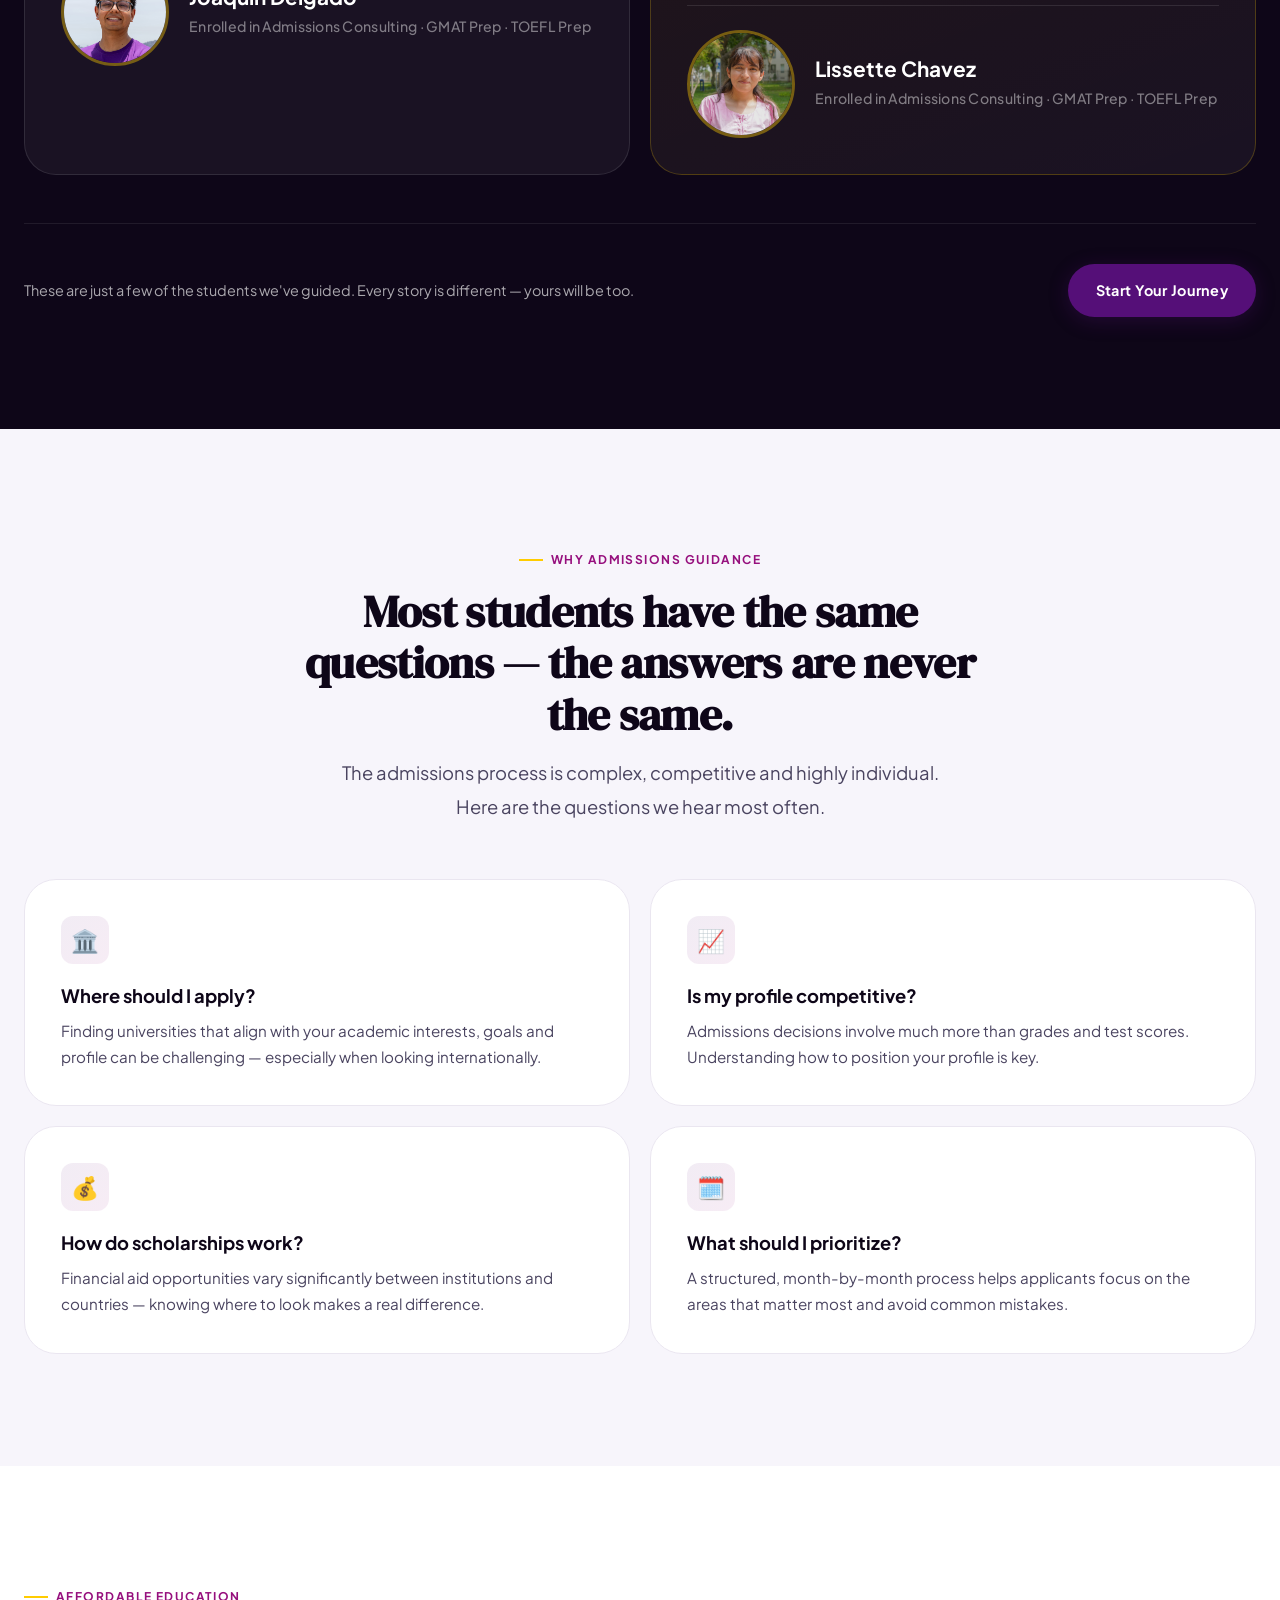
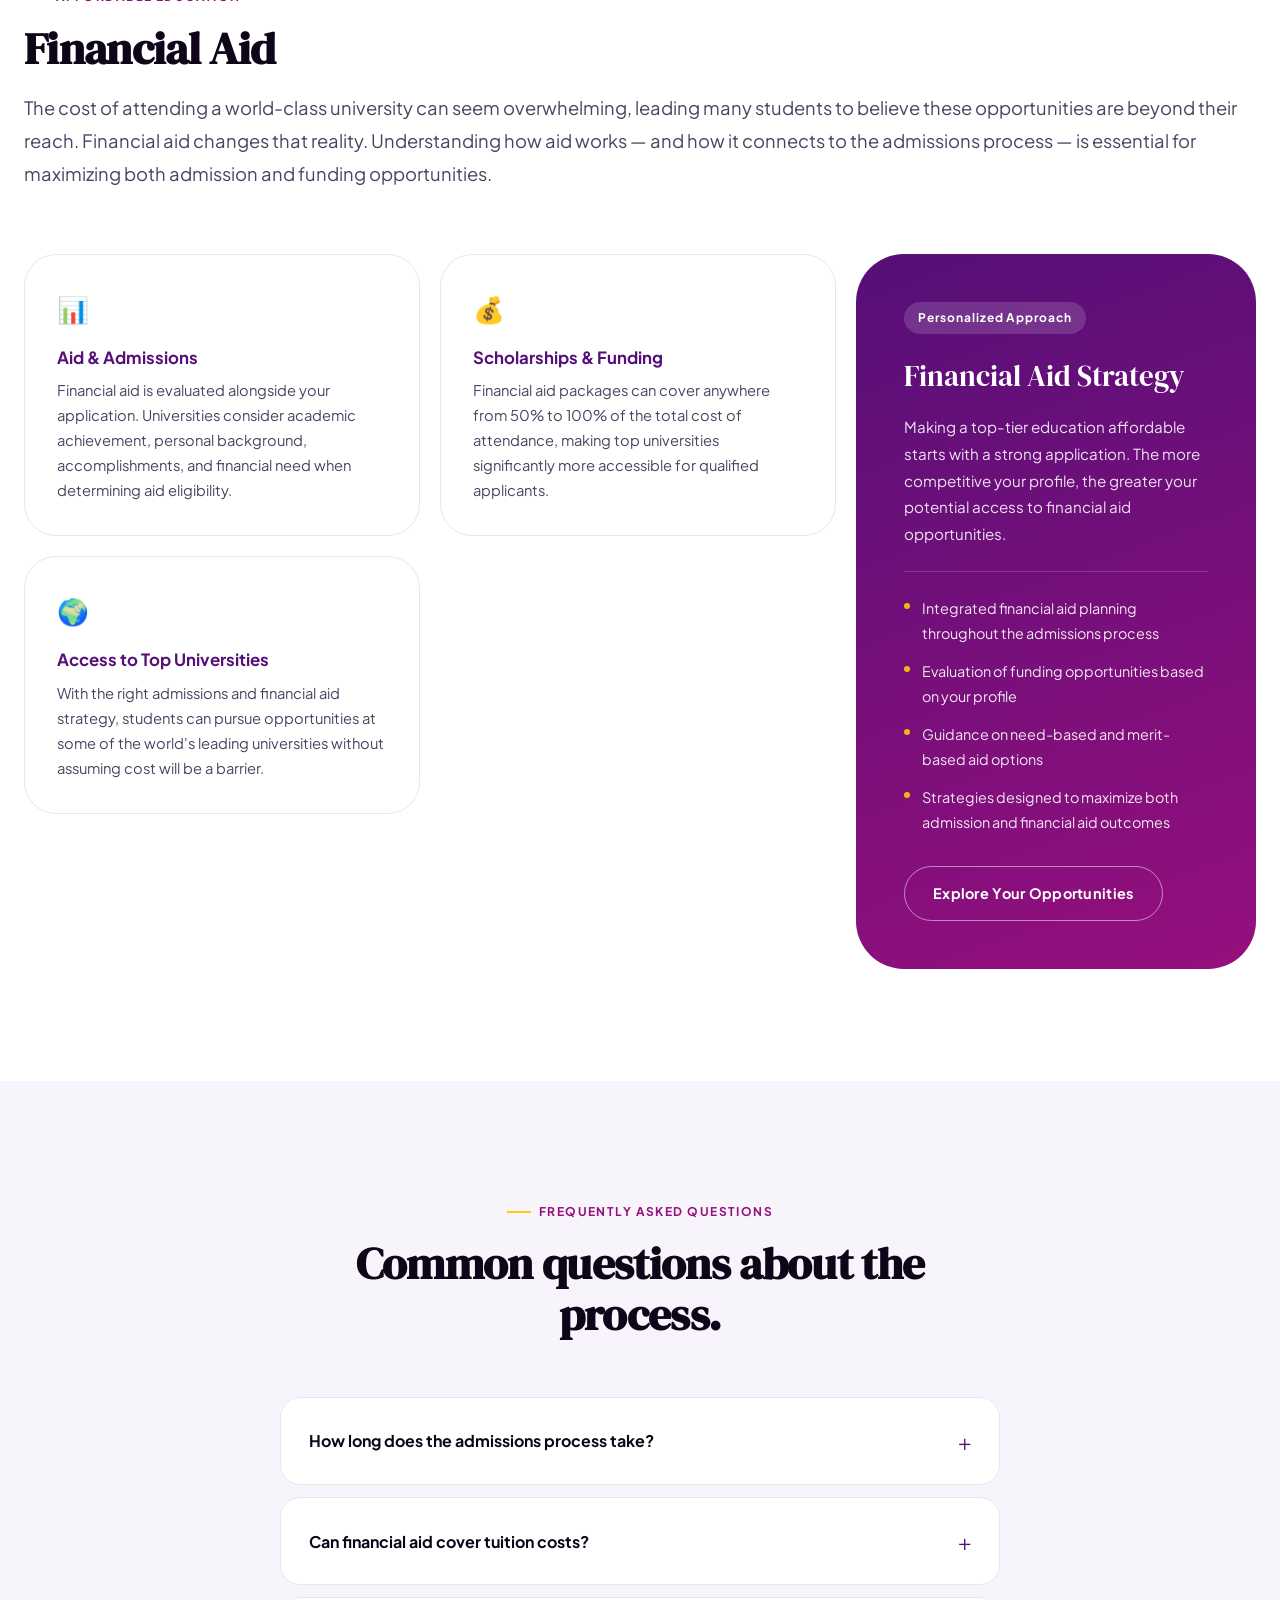
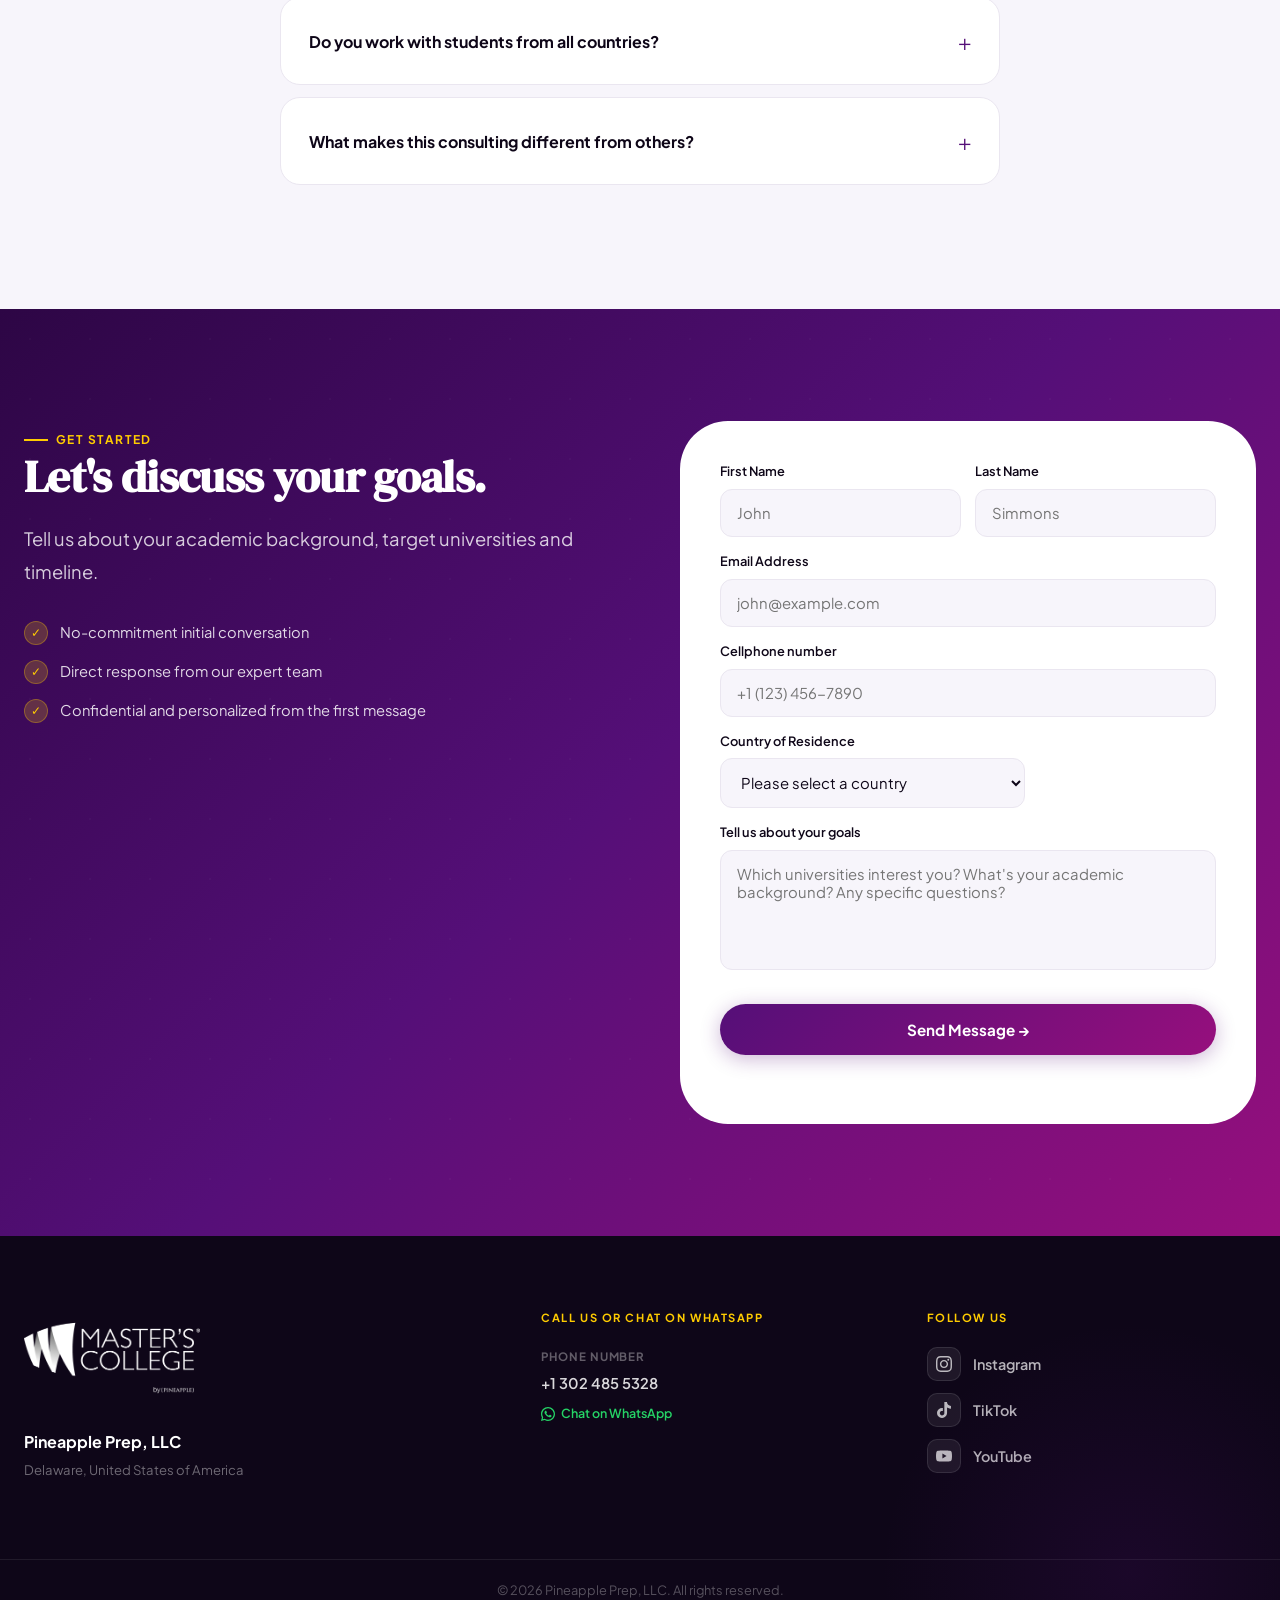
==== commit 1cde89c6: "nuevo estilo de "what we offer", disparo de gtag corregido" ====
--- a/graduate.html
+++ b/graduate.html
@@ -10,7 +10,6 @@
     gtag('js', new Date());
     gtag('config', 'AW-11395910967');
   </script>
-  <!-- Event snippet for Submit lead form conversion page --> <script> gtag('event', 'conversion', {'send_to': 'AW-11395910967/_yHOCLj208kcELea_7kq'}); </script>
   <meta charset="UTF-8">
   <meta name="viewport" content="width=device-width, initial-scale=1.0">
   <title>Admissions Consulting for Graduate Programs | Master's College</title>
@@ -1811,6 +1810,7 @@
               statusEl.textContent = "Thank you! Your message has been sent. We'll be in touch soon.";
               statusEl.className = "form-status is-success";
               form.reset();
+              gtag('event', 'conversion', {'send_to': 'AW-11395910967/Jdh7CPil2cscELea_7kq'});
             } else {
               return response.json().then(function (data) {
                 throw new Error((data && data.error) || "Submission failed");
--- a/styles.css
+++ b/styles.css
@@ -2279,49 +2279,27 @@
 
 .offer-grid {
   display: grid;
-  grid-template-columns: repeat(2, 1fr);
+  grid-template-columns: repeat(4, 1fr);
+  gap: 16px;
+  margin-top: 64px;
+}
+
+.offer-item {
+  display: flex;
+  flex-direction: column;
+  align-items: flex-start;
   gap: 0;
-  margin-top: 64px;
+  padding: 26px 24px;
+  background: var(--white);
   border: 1px solid var(--border);
   border-radius: var(--r-lg);
-  overflow: hidden;
-  background: var(--white);
-}
-
-.offer-item {
-  display: flex;
-  align-items: center;
-  gap: 20px;
-  padding: 28px 32px;
-  border-bottom: 1px solid var(--border);
-  border-right: 1px solid var(--border);
-  transition: background .2s var(--ease);
-}
-
-/*.offer-item:hover { background: var(--surface); }*/
-.offer-item:nth-child(even) {
-  border-right: none;
-}
-
-/* Remove bottom border only when last row has TWO items */
-.offer-item:nth-last-child(-n+2):nth-child(odd),
-.offer-item:nth-last-child(-n+2):nth-child(even) {
-  border-bottom: none;
-}
-
-/* Last item alone (odd = left col): span full width, center content, round bottom corners */
-.offer-item:last-child:nth-child(odd) {
-  grid-column: 1 / -1;
-  justify-content: center;
-  border-right: none;
-  border-bottom: none;
-  border-bottom-left-radius: var(--r-lg);
-  border-bottom-right-radius: var(--r-lg);
-}
-
-/* When last item is alone, restore border-bottom on the even item above it */
-.offer-item:nth-last-child(2):nth-child(even) {
-  border-bottom: 1px solid var(--border);
+  transition: transform .3s var(--ease), box-shadow .3s var(--ease), border-color .3s;
+}
+
+.offer-item:hover {
+  transform: translateY(-6px);
+  box-shadow: var(--shadow-md);
+  border-color: rgba(85, 15, 120, .2);
 }
 
 .offer-icon {
@@ -2329,22 +2307,21 @@
   width: 48px;
   height: 48px;
   border-radius: var(--r-sm);
-  /*background: linear-gradient(135deg, rgba(85,15,120,.08), rgba(150,15,125,.08));*/
   background-color: var(--accent);
   display: flex;
   align-items: center;
   justify-content: center;
+  margin-bottom: 18px;
   transition: background .25s var(--ease);
 }
 
 .offer-item:hover .offer-icon {
-  /*background: linear-gradient(135deg, rgba(85,15,120,.15), rgba(150,15,125,.15));*/
   background-color: var(--accent-dim);
 }
 
 .offer-icon svg {
-  width: 24px;
-  height: 24px;
+  width: 22px;
+  height: 22px;
   color: var(--primary);
   transition: color .25s var(--ease);
 }
@@ -2353,28 +2330,34 @@
   color: var(--primary);
 }
 
+.offer-item h4 {
+  font-size: 1rem;
+  color: var(--ink);
+  margin: 0 0 6px;
+  line-height: 1.3;
+}
+
 .offer-item p {
-  font-size: .95rem;
+  font-size: .85rem;
   color: var(--text);
-  line-height: 1.65;
+  line-height: 1.5;
   margin: 0;
-  /*padding-top: 11px;*/
+}
+
+@media (max-width: 1024px) {
+  .offer-grid {
+    grid-template-columns: repeat(3, 1fr);
+  }
 }
 
 @media (max-width: 720px) {
   .offer-grid {
+    grid-template-columns: repeat(2, 1fr);
+  }
+}
+
+@media (max-width: 480px) {
+  .offer-grid {
     grid-template-columns: 1fr;
   }
-
-  .offer-item {
-    border-right: none;
-  }
-
-  .offer-item:nth-last-child(-n+2) {
-    border-bottom: 1px solid var(--border);
-  }
-
-  .offer-item:last-child {
-    border-bottom: none;
-  }
 }
